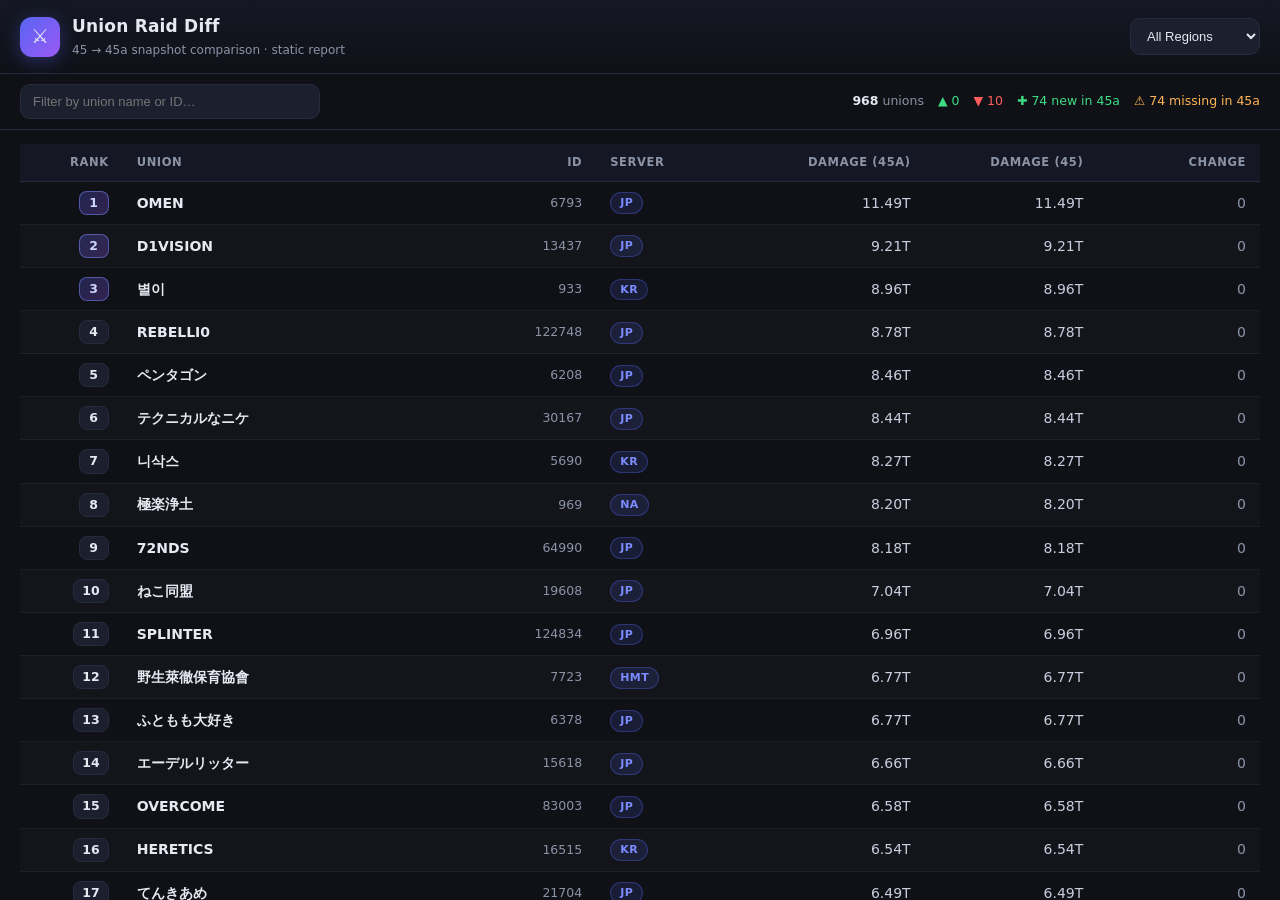
==== index.html @ 0aebbbdd "Add files via upload" ====
<!DOCTYPE html>
<html lang="en">
<head>
<meta charset="UTF-8" />
<title>Union Raid Diff — 45 → 45a</title>
<style>
:root {
  --bg: #0f1117;
  --bg-2: #151824;
  --bg-3: #1b1f2e;
  --border: #262b3d;
  --text: #e6e9f2;
  --muted: #8b93a7;
  --accent: #5865f2;
  --accent-2: #7c8cff;
  --green: #3ddc84;
  --red: #ff5d5d;
  --amber: #ffb454;
}

* { box-sizing: border-box; margin: 0; padding: 0; }

body {
  background: var(--bg);
  color: var(--text);
  font: 14px/1.45 "Segoe UI", system-ui, sans-serif;
  height: 100vh;
  display: flex;
  flex-direction: column;
  overflow: hidden;
}

/* ---------- top bar ---------- */
.topbar {
  display: flex;
  align-items: center;
  justify-content: space-between;
  gap: 16px;
  padding: 14px 20px;
  background: linear-gradient(180deg, var(--bg-2), var(--bg));
  border-bottom: 1px solid var(--border);
  flex-wrap: wrap;
}
.brand { display: flex; align-items: center; gap: 12px; }
.logo {
  width: 40px; height: 40px;
  display: grid; place-items: center;
  font-size: 20px;
  border-radius: 12px;
  background: linear-gradient(135deg, var(--accent), #9b59f6);
  box-shadow: 0 4px 18px rgba(88, 101, 242, 0.35);
}
.brand h1 { font-size: 17px; font-weight: 650; letter-spacing: 0.2px; }
.brand .sub { font-size: 12px; color: var(--muted); }

.controls { display: flex; align-items: center; gap: 10px; flex-wrap: wrap; }

select, input[type="search"] {
  background: var(--bg-3);
  border: 1px solid var(--border);
  color: var(--text);
  border-radius: 10px;
  padding: 9px 12px;
  font-size: 13px;
  outline: none;
  transition: border-color 0.15s, box-shadow 0.15s;
}
select:focus, input:focus {
  border-color: var(--accent);
  box-shadow: 0 0 0 3px rgba(88, 101, 242, 0.18);
}
select { min-width: 130px; cursor: pointer; }

/* ---------- toolbar ---------- */
.toolbar {
  display: flex;
  align-items: center;
  justify-content: space-between;
  gap: 16px;
  padding: 10px 20px;
  border-bottom: 1px solid var(--border);
  background: var(--bg);
}
#searchBox { width: 300px; }
.stats { color: var(--muted); font-size: 12.5px; display: flex; gap: 14px; }
.stats b { color: var(--text); font-weight: 600; }
.stats .up { color: var(--green); }
.stats .down { color: var(--red); }
.stats .miss { color: var(--amber); }
.stats .new { color: var(--green); }

/* ---------- table ---------- */
.table-wrap { flex: 1; overflow: auto; padding: 0 20px 20px; }

table {
  width: 100%;
  border-collapse: separate;
  border-spacing: 0;
  margin-top: 14px;
}
thead th {
  position: sticky;
  top: 0;
  z-index: 2;
  background: var(--bg-2);
  color: var(--muted);
  font-size: 11.5px;
  font-weight: 600;
  text-transform: uppercase;
  letter-spacing: 0.6px;
  text-align: left;
  padding: 10px 14px;
  border-bottom: 1px solid var(--border);
  cursor: pointer;
  user-select: none;
}
thead th.num { text-align: right; }
thead th:hover { color: var(--text); }
thead th.sorted-asc::after { content: " ▲"; color: var(--accent-2); }
thead th.sorted-desc::after { content: " ▼"; color: var(--accent-2); }

tbody td {
  padding: 9px 14px;
  border-bottom: 1px solid rgba(38, 43, 61, 0.55);
  font-variant-numeric: tabular-nums;
}
tbody td.num { text-align: right; }
tbody tr { transition: background 0.1s; }
tbody tr:hover { background: rgba(88, 101, 242, 0.07); }
tbody tr:nth-child(even) { background: rgba(255, 255, 255, 0.015); }
tbody tr:nth-child(even):hover { background: rgba(88, 101, 242, 0.07); }

.rank-cell {
  display: inline-grid;
  place-items: center;
  min-width: 30px;
  padding: 2px 8px;
  border-radius: 8px;
  background: var(--bg-3);
  border: 1px solid var(--border);
  font-weight: 600;
  font-size: 12.5px;
}
tr:nth-child(-n+3) .rank-cell {
  background: linear-gradient(135deg, rgba(88,101,242,0.25), rgba(155,89,246,0.25));
  border-color: rgba(124, 140, 255, 0.5);
  color: #cdd4ff;
}

.union-cell { font-weight: 600; }
.id-cell { color: var(--muted); font-size: 12.5px; }

.server-tag {
  display: inline-block;
  padding: 2px 9px;
  border-radius: 999px;
  font-size: 11px;
  font-weight: 700;
  letter-spacing: 0.5px;
  background: rgba(88, 101, 242, 0.14);
  border: 1px solid rgba(88, 101, 242, 0.35);
  color: var(--accent-2);
}

.dmg { color: #c8cede; }
.dmg-null { color: #4a5065; }

.change-up { color: var(--green); font-weight: 600; }
.change-down { color: var(--red); font-weight: 600; }
.change-zero { color: var(--muted); }
.change-null { color: #4a5065; }

tr.row-added td { background: rgba(255, 180, 84, 0.06); }
tr.row-added .union-cell::after {
  content: "MISSING IN 45a";
  margin-left: 8px;
  padding: 2px 7px;
  border-radius: 6px;
  font-size: 10px;
  font-weight: 700;
  letter-spacing: 0.5px;
  color: #1a1408;
  background: var(--amber);
  vertical-align: middle;
}

tr.row-new .union-cell::after {
  content: "NEW IN 45a";
  margin-left: 8px;
  padding: 2px 7px;
  border-radius: 6px;
  font-size: 10px;
  font-weight: 700;
  letter-spacing: 0.5px;
  color: #06180d;
  background: var(--green);
  vertical-align: middle;
}

.empty {
  text-align: center;
  color: var(--muted);
  padding: 60px 0;
}

/* scrollbars */
::-webkit-scrollbar { width: 10px; height: 10px; }
::-webkit-scrollbar-thumb { background: #2b3147; border-radius: 6px; }
::-webkit-scrollbar-thumb:hover { background: #39415e; }
::-webkit-scrollbar-track { background: transparent; }
</style>
</head>
<body>
  <header class="topbar">
    <div class="brand">
      <div class="logo">⚔</div>
      <div>
        <h1>Union Raid Diff</h1>
        <span class="sub">45 → 45a snapshot comparison · static report</span>
      </div>
    </div>
    <div class="controls">
      <select id="regionSelect" title="Server selector"></select>
    </div>
  </header>

  <div class="toolbar">
    <input id="searchBox" type="search" placeholder="Filter by union name or ID…" />
    <div class="stats" id="stats"></div>
  </div>

  <main class="table-wrap">
    <table id="dataTable">
      <thead>
        <tr>
          <th data-key="rank" class="num">Rank</th>
          <th data-key="name">Union</th>
          <th data-key="id" class="num">ID</th>
          <th data-key="server">Server</th>
          <th data-key="dn" class="num">Damage (45a)</th>
          <th data-key="dof" class="num">Damage (45)</th>
          <th data-key="change" class="num">Change</th>
        </tr>
      </thead>
      <tbody id="tbody"></tbody>
    </table>
    <div id="emptyState" class="empty" hidden>No rows to show.</div>
  </main>

<script>
const DATA = [{"name":"GRIEF","id":908,"server":"GLOBAL","dn":5573696763881,"dof":5573696763881,"change":0,"isNew":false,"added":false,"rank":1,"grank":31},{"name":"SOLACE","id":31043,"server":"GLOBAL","dn":4968132917256,"dof":4968132917256,"change":0,"isNew":false,"added":false,"rank":2,"grank":53},{"name":"NIKKUNNY","id":13395,"server":"GLOBAL","dn":4841473524419,"dof":4994113783720,"change":-152640259301,"isNew":false,"added":false,"rank":3,"grank":66},{"name":"CRESCENT","id":218,"server":"GLOBAL","dn":4569232216785,"dof":4569232216785,"change":0,"isNew":false,"added":false,"rank":4,"grank":81},{"name":"帝國華撃団","id":18742,"server":"GLOBAL","dn":4517292512490,"dof":4517292512490,"change":0,"isNew":false,"added":false,"rank":5,"grank":86},{"name":"ICEFALL","id":19496,"server":"GLOBAL","dn":4007288158206,"dof":4339099070125,"change":-331810911919,"isNew":false,"added":false,"rank":6,"grank":127},{"name":"SUMIRE","id":12181,"server":"GLOBAL","dn":3735397488758,"dof":3735397488758,"change":0,"isNew":false,"added":false,"rank":7,"grank":160},{"name":"SOFTIES","id":4737,"server":"GLOBAL","dn":3694923986247,"dof":3694923986247,"change":0,"isNew":false,"added":false,"rank":8,"grank":168},{"name":"孤独な巡礼","id":575,"server":"GLOBAL","dn":3576649935031,"dof":3576649935031,"change":0,"isNew":false,"added":false,"rank":9,"grank":185},{"name":"DEVOTEES","id":3562,"server":"GLOBAL","dn":3565355182790,"dof":3565355182790,"change":0,"isNew":false,"added":false,"rank":10,"grank":187},{"name":"RACCOON","id":5577,"server":"GLOBAL","dn":3532982869317,"dof":3532982869317,"change":0,"isNew":false,"added":false,"rank":11,"grank":189},{"name":"SHARAKU","id":15446,"server":"GLOBAL","dn":3503659948826,"dof":3503659948826,"change":0,"isNew":false,"added":false,"rank":12,"grank":193},{"name":"NEMO","id":11655,"server":"GLOBAL","dn":3478916877071,"dof":3478916877071,"change":0,"isNew":false,"added":false,"rank":13,"grank":196},{"name":"ぐれん","id":11521,"server":"GLOBAL","dn":3436165956548,"dof":3436165956548,"change":0,"isNew":false,"added":false,"rank":14,"grank":206},{"name":"BDRAGON","id":5775,"server":"GLOBAL","dn":3414582024550,"dof":3414582024550,"change":0,"isNew":false,"added":false,"rank":15,"grank":209},{"name":"FATE","id":155,"server":"GLOBAL","dn":3390935204220,"dof":3390935204220,"change":0,"isNew":false,"added":false,"rank":16,"grank":211},{"name":"FOXDEN","id":4971,"server":"GLOBAL","dn":3387231318688,"dof":3387231318688,"change":0,"isNew":false,"added":false,"rank":17,"grank":213},{"name":"胜利女神","id":228,"server":"GLOBAL","dn":3325715234972,"dof":3325715234972,"change":0,"isNew":false,"added":false,"rank":18,"grank":220},{"name":"OVERALMA","id":37937,"server":"GLOBAL","dn":3244574762768,"dof":3244574762768,"change":0,"isNew":false,"added":false,"rank":19,"grank":235},{"name":"ムETERNUS","id":127,"server":"GLOBAL","dn":3227066624677,"dof":3313462863495,"change":-86396238818,"isNew":false,"added":false,"rank":20,"grank":239},{"name":"AVARICE","id":3845,"server":"GLOBAL","dn":3210972433600,"dof":3210972433600,"change":0,"isNew":false,"added":false,"rank":21,"grank":242},{"name":"노아의방주","id":739,"server":"GLOBAL","dn":3099197595515,"dof":3099197595515,"change":0,"isNew":false,"added":false,"rank":22,"grank":265},{"name":"播種叔叔","id":5856,"server":"GLOBAL","dn":3080362156164,"dof":3080362156164,"change":0,"isNew":false,"added":false,"rank":23,"grank":270},{"name":"TRIUM","id":1879,"server":"GLOBAL","dn":3065815866190,"dof":3065815866190,"change":0,"isNew":false,"added":false,"rank":24,"grank":278},{"name":"指揮官好社","id":2800,"server":"GLOBAL","dn":3008235046003,"dof":3008235046003,"change":0,"isNew":false,"added":false,"rank":25,"grank":300},{"name":"CROSS7TH","id":9194,"server":"GLOBAL","dn":3001925952336,"dof":3001925952336,"change":0,"isNew":false,"added":false,"rank":26,"grank":305},{"name":"PANTSUUU","id":21859,"server":"GLOBAL","dn":3000027645595,"dof":3000027645595,"change":0,"isNew":false,"added":false,"rank":27,"grank":307},{"name":"水雷火叛军","id":42605,"server":"GLOBAL","dn":2971541670197,"dof":2971541670197,"change":0,"isNew":false,"added":false,"rank":28,"grank":315},{"name":"FTGUILD","id":17505,"server":"GLOBAL","dn":2963733610820,"dof":2963733610820,"change":0,"isNew":false,"added":false,"rank":29,"grank":317},{"name":"ARCALIVE","id":69,"server":"GLOBAL","dn":2950052088435,"dof":2950052088435,"change":0,"isNew":false,"added":false,"rank":30,"grank":319},{"name":"NIKG","id":4893,"server":"GLOBAL","dn":2904990674895,"dof":2904990674895,"change":0,"isNew":false,"added":false,"rank":31,"grank":334},{"name":"밀크티","id":6052,"server":"GLOBAL","dn":2900326282828,"dof":2900326282828,"change":0,"isNew":false,"added":false,"rank":32,"grank":335},{"name":"VOIDNESS","id":2871,"server":"GLOBAL","dn":2861645803880,"dof":2861645803880,"change":0,"isNew":false,"added":false,"rank":33,"grank":340},{"name":"菲比啾比","id":9089,"server":"GLOBAL","dn":2858129586404,"dof":3090233637319,"change":-232104050915,"isNew":false,"added":false,"rank":34,"grank":341},{"name":"SALVARC","id":1431,"server":"GLOBAL","dn":2820658957705,"dof":2820658957705,"change":0,"isNew":false,"added":false,"rank":35,"grank":354},{"name":"WAIFLAIF","id":9838,"server":"GLOBAL","dn":2790992811017,"dof":2790992811017,"change":0,"isNew":false,"added":false,"rank":36,"grank":362},{"name":"PINGED","id":49881,"server":"GLOBAL","dn":2784094274767,"dof":2784094274767,"change":0,"isNew":false,"added":false,"rank":37,"grank":366},{"name":"YUKIKAZE","id":13433,"server":"GLOBAL","dn":2781170255048,"dof":2781170255048,"change":0,"isNew":false,"added":false,"rank":38,"grank":368},{"name":"MALIWAN","id":17520,"server":"GLOBAL","dn":2776116671095,"dof":2776116671095,"change":0,"isNew":false,"added":false,"rank":39,"grank":371},{"name":"아카라이브","id":11903,"server":"GLOBAL","dn":2767804466734,"dof":2767804466734,"change":0,"isNew":false,"added":false,"rank":40,"grank":375},{"name":"KUNNYHUB","id":29940,"server":"GLOBAL","dn":2662467829578,"dof":2662467829578,"change":0,"isNew":false,"added":false,"rank":41,"grank":394},{"name":"BOOTYMEN","id":6509,"server":"GLOBAL","dn":2654826876449,"dof":2654826876449,"change":0,"isNew":false,"added":false,"rank":42,"grank":395},{"name":"B1NIKKE","id":5198,"server":"GLOBAL","dn":2592340899860,"dof":2592340899860,"change":0,"isNew":false,"added":false,"rank":43,"grank":403},{"name":"無名","id":8827,"server":"GLOBAL","dn":2544581599938,"dof":2544581599938,"change":0,"isNew":false,"added":false,"rank":44,"grank":408},{"name":"涩涩冲锋队","id":11019,"server":"GLOBAL","dn":2543977939312,"dof":2543977939312,"change":0,"isNew":false,"added":false,"rank":45,"grank":409},{"name":"SYUKACHU","id":29302,"server":"GLOBAL","dn":2513118718672,"dof":2513118718672,"change":0,"isNew":false,"added":false,"rank":46,"grank":413},{"name":"CULTISTS","id":6145,"server":"GLOBAL","dn":2501498258221,"dof":2501498258221,"change":0,"isNew":false,"added":false,"rank":47,"grank":415},{"name":"BERSERKV","id":21039,"server":"GLOBAL","dn":2468028135274,"dof":2468028135274,"change":0,"isNew":false,"added":false,"rank":48,"grank":419},{"name":"RIONA","id":7204,"server":"GLOBAL","dn":2467241797382,"dof":2467241797382,"change":0,"isNew":false,"added":false,"rank":49,"grank":420},{"name":"反击小队","id":32037,"server":"GLOBAL","dn":2452231457740,"dof":2452231457740,"change":0,"isNew":false,"added":false,"rank":50,"grank":425},{"name":"맘마통","id":27915,"server":"GLOBAL","dn":2450148120147,"dof":2450148120147,"change":0,"isNew":false,"added":false,"rank":51,"grank":426},{"name":"GENEVIS","id":15554,"server":"GLOBAL","dn":2447880391603,"dof":2447880391603,"change":0,"isNew":false,"added":false,"rank":52,"grank":427},{"name":"NYTCORE","id":39995,"server":"GLOBAL","dn":2436754216321,"dof":2436754216321,"change":0,"isNew":false,"added":false,"rank":53,"grank":428},{"name":"INAZUMA","id":2480,"server":"GLOBAL","dn":2436566079371,"dof":2436566079371,"change":0,"isNew":false,"added":false,"rank":54,"grank":429},{"name":"TEMPEST","id":1,"server":"GLOBAL","dn":2435432184931,"dof":2435432184931,"change":0,"isNew":false,"added":false,"rank":55,"grank":430},{"name":"继承者部队","id":26287,"server":"GLOBAL","dn":2434787511438,"dof":2434787511438,"change":0,"isNew":false,"added":false,"rank":56,"grank":431},{"name":"MYRTENAS","id":18438,"server":"GLOBAL","dn":2427116299595,"dof":2427116299595,"change":0,"isNew":false,"added":false,"rank":57,"grank":435},{"name":"冈板鸣泣之时","id":182,"server":"GLOBAL","dn":2416743817015,"dof":2416743817015,"change":0,"isNew":false,"added":false,"rank":58,"grank":436},{"name":"ATLA5","id":41970,"server":"GLOBAL","dn":2399399651767,"dof":2399399651767,"change":0,"isNew":false,"added":false,"rank":59,"grank":441},{"name":"CALIG","id":1271,"server":"GLOBAL","dn":2379280766842,"dof":2379280766842,"change":0,"isNew":false,"added":false,"rank":60,"grank":444},{"name":"DESIRED","id":4770,"server":"GLOBAL","dn":2376906270683,"dof":2376906270683,"change":0,"isNew":false,"added":false,"rank":61,"grank":445},{"name":"MOEGIRI","id":37746,"server":"GLOBAL","dn":2347778730986,"dof":2347778730986,"change":0,"isNew":false,"added":false,"rank":62,"grank":453},{"name":"D4YBREAK","id":56479,"server":"GLOBAL","dn":2321443665185,"dof":2321443665185,"change":0,"isNew":false,"added":false,"rank":63,"grank":454},{"name":"FENIXIUS","id":43455,"server":"GLOBAL","dn":2268108975679,"dof":2268108975679,"change":0,"isNew":false,"added":false,"rank":64,"grank":467},{"name":"SELENA","id":12640,"server":"GLOBAL","dn":2240444791807,"dof":2240444791807,"change":0,"isNew":false,"added":false,"rank":65,"grank":472},{"name":"HELL","id":535,"server":"GLOBAL","dn":2224183500765,"dof":2224183500765,"change":0,"isNew":false,"added":false,"rank":66,"grank":477},{"name":"轻风联盟","id":34576,"server":"GLOBAL","dn":2193012452404,"dof":2193012452404,"change":0,"isNew":false,"added":false,"rank":67,"grank":482},{"name":"休伯利安","id":958,"server":"GLOBAL","dn":2179092261816,"dof":2179092261816,"change":0,"isNew":false,"added":false,"rank":68,"grank":488},{"name":"BULLETS","id":9038,"server":"GLOBAL","dn":2178426674214,"dof":2178426674214,"change":0,"isNew":false,"added":false,"rank":69,"grank":489},{"name":"ARCHADIA","id":54227,"server":"GLOBAL","dn":2165786637238,"dof":2165786637238,"change":0,"isNew":false,"added":false,"rank":70,"grank":491},{"name":"불반도헬조선","id":1575,"server":"GLOBAL","dn":2137100228897,"dof":2137100228897,"change":0,"isNew":false,"added":false,"rank":71,"grank":500},{"name":"勾栏听曲","id":55243,"server":"GLOBAL","dn":2117090492375,"dof":2117090492375,"change":0,"isNew":false,"added":false,"rank":72,"grank":503},{"name":"SHIKICUM","id":11330,"server":"GLOBAL","dn":2111559131980,"dof":2111559131980,"change":0,"isNew":false,"added":false,"rank":73,"grank":505},{"name":"早上起不来","id":1068,"server":"GLOBAL","dn":2105141525790,"dof":2105141525790,"change":0,"isNew":false,"added":false,"rank":74,"grank":507},{"name":"RABBIT","id":11863,"server":"GLOBAL","dn":2088581945900,"dof":2088581945900,"change":0,"isNew":false,"added":false,"rank":75,"grank":508},{"name":"ACEABYSS","id":2926,"server":"GLOBAL","dn":2079893046411,"dof":2079893046411,"change":0,"isNew":false,"added":false,"rank":76,"grank":510},{"name":"极彩社","id":6193,"server":"GLOBAL","dn":2078673929468,"dof":2078673929468,"change":0,"isNew":false,"added":false,"rank":77,"grank":511},{"name":"艾泽拉斯国家地理","id":3764,"server":"GLOBAL","dn":2059017405455,"dof":2059017405455,"change":0,"isNew":false,"added":false,"rank":78,"grank":514},{"name":"PANTSUU","id":49,"server":"GLOBAL","dn":2054574158439,"dof":2054574158439,"change":0,"isNew":false,"added":false,"rank":79,"grank":515},{"name":"女神日記","id":3443,"server":"GLOBAL","dn":2035627226873,"dof":2035627226873,"change":0,"isNew":false,"added":false,"rank":80,"grank":520},{"name":"GO0NERS","id":55653,"server":"GLOBAL","dn":1977235154972,"dof":1977235154972,"change":0,"isNew":false,"added":false,"rank":81,"grank":529},{"name":"한국","id":345,"server":"GLOBAL","dn":1960391467694,"dof":1960391467694,"change":0,"isNew":false,"added":false,"rank":82,"grank":531},{"name":"TKO","id":12562,"server":"GLOBAL","dn":1957362462094,"dof":1957362462094,"change":0,"isNew":false,"added":false,"rank":83,"grank":532},{"name":"MASAMUNE","id":27107,"server":"GLOBAL","dn":1939175948944,"dof":1939175948944,"change":0,"isNew":false,"added":false,"rank":84,"grank":537},{"name":"SYNERGY","id":2421,"server":"GLOBAL","dn":1908419799410,"dof":1908419799410,"change":0,"isNew":false,"added":false,"rank":85,"grank":543},{"name":"FATEZERO","id":22683,"server":"GLOBAL","dn":1902742038162,"dof":1902742038162,"change":0,"isNew":false,"added":false,"rank":86,"grank":548},{"name":"ASSETMEN","id":17711,"server":"GLOBAL","dn":1890875795252,"dof":1890875795252,"change":0,"isNew":false,"added":false,"rank":87,"grank":551},{"name":"VNGUNNER","id":13941,"server":"GLOBAL","dn":1876789276979,"dof":1876789276979,"change":0,"isNew":false,"added":false,"rank":88,"grank":555},{"name":"妮姬护理学会","id":16157,"server":"GLOBAL","dn":1862752426070,"dof":1862752426070,"change":0,"isNew":false,"added":false,"rank":89,"grank":559},{"name":"KIHETAI","id":26782,"server":"GLOBAL","dn":1856571746835,"dof":1856571746835,"change":0,"isNew":false,"added":false,"rank":90,"grank":562},{"name":"OASIS","id":353,"server":"GLOBAL","dn":1856220084079,"dof":1856220084079,"change":0,"isNew":false,"added":false,"rank":91,"grank":563},{"name":"ERASED","id":2516,"server":"GLOBAL","dn":1846033442240,"dof":1846033442240,"change":0,"isNew":false,"added":false,"rank":92,"grank":565},{"name":"STARTEND","id":1106,"server":"GLOBAL","dn":1837095372815,"dof":1837095372815,"change":0,"isNew":false,"added":false,"rank":93,"grank":567},{"name":"승리의여신","id":8513,"server":"GLOBAL","dn":1806126870683,"dof":1806126870683,"change":0,"isNew":false,"added":false,"rank":94,"grank":578},{"name":"FOXHOLE","id":6636,"server":"GLOBAL","dn":1802669091401,"dof":1802669091401,"change":0,"isNew":false,"added":false,"rank":95,"grank":579},{"name":"BLENDER","id":1264,"server":"GLOBAL","dn":1789246007140,"dof":1789246007140,"change":0,"isNew":false,"added":false,"rank":96,"grank":583},{"name":"BIOLEEK","id":35010,"server":"GLOBAL","dn":1741673422211,"dof":1741673422211,"change":0,"isNew":false,"added":false,"rank":97,"grank":592},{"name":"한국지부","id":16675,"server":"GLOBAL","dn":1733831178367,"dof":1733831178367,"change":0,"isNew":false,"added":false,"rank":98,"grank":595},{"name":"ANIKKE","id":18073,"server":"GLOBAL","dn":1718430679063,"dof":1718430679063,"change":0,"isNew":false,"added":false,"rank":99,"grank":597},{"name":"粉红小鸟转转联盟","id":7472,"server":"GLOBAL","dn":1690572087247,"dof":1690572087247,"change":0,"isNew":false,"added":false,"rank":100,"grank":601},{"name":"OUTZONE","id":4898,"server":"GLOBAL","dn":1669805981242,"dof":1669805981242,"change":0,"isNew":false,"added":false,"rank":101,"grank":607},{"name":"AWC0RP","id":120,"server":"GLOBAL","dn":1645712107579,"dof":1645712107579,"change":0,"isNew":false,"added":false,"rank":102,"grank":608},{"name":"SERENITY","id":23,"server":"GLOBAL","dn":1613243359207,"dof":1613243359207,"change":0,"isNew":false,"added":false,"rank":103,"grank":619},{"name":"DORORATS","id":39711,"server":"GLOBAL","dn":1531765273092,"dof":1531765273092,"change":0,"isNew":false,"added":false,"rank":104,"grank":631},{"name":"TANUUKI","id":47554,"server":"GLOBAL","dn":1523297896164,"dof":1523297896164,"change":0,"isNew":false,"added":false,"rank":105,"grank":633},{"name":"INFYFRI","id":8587,"server":"GLOBAL","dn":1522649646365,"dof":1522649646365,"change":0,"isNew":false,"added":false,"rank":106,"grank":635},{"name":"アバンギャルド","id":7634,"server":"GLOBAL","dn":1486831289830,"dof":1486831289830,"change":0,"isNew":false,"added":false,"rank":107,"grank":643},{"name":"EXOTIC","id":6308,"server":"GLOBAL","dn":1472490369530,"dof":1472490369530,"change":0,"isNew":false,"added":false,"rank":108,"grank":648},{"name":"原神","id":213,"server":"GLOBAL","dn":1446241493860,"dof":1446241493860,"change":0,"isNew":false,"added":false,"rank":109,"grank":655},{"name":"CLUB777","id":34169,"server":"GLOBAL","dn":1435782477168,"dof":1435782477168,"change":0,"isNew":false,"added":false,"rank":110,"grank":657},{"name":"仲夏夜淫夢","id":3401,"server":"GLOBAL","dn":1428204731182,"dof":1428204731182,"change":0,"isNew":false,"added":false,"rank":111,"grank":659},{"name":"チャガーマ","id":14345,"server":"GLOBAL","dn":1427449025556,"dof":1427449025556,"change":0,"isNew":false,"added":false,"rank":112,"grank":660},{"name":"NOOBBR","id":35038,"server":"GLOBAL","dn":1426941455120,"dof":1426941455120,"change":0,"isNew":false,"added":false,"rank":113,"grank":661},{"name":"小米雷军","id":4416,"server":"GLOBAL","dn":1426240029956,"dof":1426240029956,"change":0,"isNew":false,"added":false,"rank":114,"grank":662},{"name":"대한","id":3157,"server":"GLOBAL","dn":1421627603138,"dof":1421627603138,"change":0,"isNew":false,"added":false,"rank":115,"grank":664},{"name":"不存在的战区86","id":1071,"server":"GLOBAL","dn":1416025532777,"dof":1416025532777,"change":0,"isNew":false,"added":false,"rank":116,"grank":667},{"name":"PREFECT","id":6554,"server":"GLOBAL","dn":1388333409802,"dof":1388333409802,"change":0,"isNew":false,"added":false,"rank":117,"grank":677},{"name":"天台上的貓月","id":1818,"server":"GLOBAL","dn":1387882841290,"dof":1387882841290,"change":0,"isNew":false,"added":false,"rank":118,"grank":678},{"name":"SOLARIS","id":1786,"server":"GLOBAL","dn":1387679717884,"dof":1387679717884,"change":0,"isNew":false,"added":false,"rank":119,"grank":679},{"name":"格里芬安全承包商","id":1614,"server":"GLOBAL","dn":1387250856312,"dof":1387250856312,"change":0,"isNew":false,"added":false,"rank":120,"grank":680},{"name":"DEVOTITS","id":43148,"server":"GLOBAL","dn":1382197666586,"dof":1382197666586,"change":0,"isNew":false,"added":false,"rank":121,"grank":681},{"name":"VGNIKKE3","id":9547,"server":"GLOBAL","dn":1380026200446,"dof":1380026200446,"change":0,"isNew":false,"added":false,"rank":122,"grank":682},{"name":"手作り親子丼","id":8444,"server":"GLOBAL","dn":1374240690545,"dof":1374240690545,"change":0,"isNew":false,"added":false,"rank":123,"grank":684},{"name":"秦楼楚馆","id":57216,"server":"GLOBAL","dn":1372322314336,"dof":1372322314336,"change":0,"isNew":false,"added":false,"rank":124,"grank":685},{"name":"DAHL","id":33221,"server":"GLOBAL","dn":1358602231846,"dof":1358602231846,"change":0,"isNew":false,"added":false,"rank":125,"grank":687},{"name":"OPPAIDES","id":7211,"server":"GLOBAL","dn":1357227092367,"dof":1357227092367,"change":0,"isNew":false,"added":false,"rank":126,"grank":688},{"name":"SYZYGY","id":53550,"server":"GLOBAL","dn":1354911051524,"dof":1354911051524,"change":0,"isNew":false,"added":false,"rank":127,"grank":689},{"name":"DEADLIFT","id":7583,"server":"GLOBAL","dn":1339486098646,"dof":1339486098646,"change":0,"isNew":false,"added":false,"rank":128,"grank":697},{"name":"ONE","id":638,"server":"GLOBAL","dn":1336736348024,"dof":1336736348024,"change":0,"isNew":false,"added":false,"rank":129,"grank":699},{"name":"灌注永雏塔菲喵","id":5342,"server":"GLOBAL","dn":1333373625483,"dof":null,"change":null,"isNew":true,"added":false,"rank":130,"grank":702},{"name":"伽蓝之洞","id":6647,"server":"GLOBAL","dn":1332175030849,"dof":null,"change":null,"isNew":true,"added":false,"rank":131,"grank":703},{"name":"RUIMPS","id":2483,"server":"GLOBAL","dn":1321764608526,"dof":null,"change":null,"isNew":true,"added":false,"rank":132,"grank":704},{"name":"ENTHRALL","id":10411,"server":"GLOBAL","dn":1311590996665,"dof":null,"change":null,"isNew":true,"added":false,"rank":133,"grank":707},{"name":"奶子联盟","id":4919,"server":"GLOBAL","dn":1302105033586,"dof":null,"change":null,"isNew":true,"added":false,"rank":134,"grank":711},{"name":"EROLIVE","id":13426,"server":"GLOBAL","dn":1298703514560,"dof":null,"change":null,"isNew":true,"added":false,"rank":135,"grank":712},{"name":"FMJAPAN","id":12304,"server":"GLOBAL","dn":1292028796239,"dof":null,"change":null,"isNew":true,"added":false,"rank":136,"grank":714},{"name":"樱花庄","id":6013,"server":"GLOBAL","dn":1289178655938,"dof":null,"change":null,"isNew":true,"added":false,"rank":137,"grank":716},{"name":"DORONS","id":2391,"server":"GLOBAL","dn":1258957097902,"dof":null,"change":null,"isNew":true,"added":false,"rank":138,"grank":722},{"name":"ONSIGHT","id":16273,"server":"GLOBAL","dn":1243106856461,"dof":null,"change":null,"isNew":true,"added":false,"rank":139,"grank":725},{"name":"AQUATIC","id":2414,"server":"GLOBAL","dn":1242718340134,"dof":null,"change":null,"isNew":true,"added":false,"rank":140,"grank":727},{"name":"KANCOLLE","id":4547,"server":"GLOBAL","dn":1238667596895,"dof":null,"change":null,"isNew":true,"added":false,"rank":141,"grank":728},{"name":"된장통","id":47567,"server":"GLOBAL","dn":1233976573391,"dof":null,"change":null,"isNew":true,"added":false,"rank":142,"grank":730},{"name":"月村手毬后援会","id":36808,"server":"GLOBAL","dn":1227216321937,"dof":null,"change":null,"isNew":true,"added":false,"rank":143,"grank":731},{"name":"LUST","id":2712,"server":"GLOBAL","dn":1203744450913,"dof":null,"change":null,"isNew":true,"added":false,"rank":144,"grank":737},{"name":"紫耀之都教会","id":32131,"server":"GLOBAL","dn":1199418091515,"dof":null,"change":null,"isNew":true,"added":false,"rank":145,"grank":738},{"name":"JETLAG","id":22502,"server":"GLOBAL","dn":1194873407840,"dof":null,"change":null,"isNew":true,"added":false,"rank":146,"grank":740},{"name":"WANGERS","id":33386,"server":"GLOBAL","dn":1194568916853,"dof":null,"change":null,"isNew":true,"added":false,"rank":147,"grank":742},{"name":"SRAKEN","id":1141,"server":"GLOBAL","dn":1191337949220,"dof":null,"change":null,"isNew":true,"added":false,"rank":148,"grank":744},{"name":"SOMNOIRE","id":31651,"server":"GLOBAL","dn":1168333580218,"dof":null,"change":null,"isNew":true,"added":false,"rank":149,"grank":751},{"name":"MIDNIGHT","id":1663,"server":"GLOBAL","dn":null,"dof":6557195745328,"change":null,"isNew":false,"added":true,"grank":null},{"name":"WARCRAFT","id":11158,"server":"GLOBAL","dn":null,"dof":5979458992288,"change":null,"isNew":false,"added":true,"grank":null},{"name":"VOID","id":178,"server":"GLOBAL","dn":null,"dof":5169805936504,"change":null,"isNew":false,"added":true,"grank":null},{"name":"格里芬","id":931,"server":"GLOBAL","dn":null,"dof":4929116670821,"change":null,"isNew":false,"added":true,"grank":null},{"name":"噩梦之巅","id":477,"server":"GLOBAL","dn":null,"dof":4550918064669,"change":null,"isNew":false,"added":true,"grank":null},{"name":"AVOID","id":25471,"server":"GLOBAL","dn":null,"dof":3946613584022,"change":null,"isNew":false,"added":true,"grank":null},{"name":"绒布球工厂","id":28730,"server":"GLOBAL","dn":null,"dof":3646262863587,"change":null,"isNew":false,"added":true,"grank":null},{"name":"86妮姬夺还部队","id":289,"server":"GLOBAL","dn":null,"dof":3529784765203,"change":null,"isNew":false,"added":true,"grank":null},{"name":"蓝发女主太多啦","id":85,"server":"GLOBAL","dn":null,"dof":3501649676271,"change":null,"isNew":false,"added":true,"grank":null},{"name":"清晰的边界","id":23439,"server":"GLOBAL","dn":null,"dof":3466223350147,"change":null,"isNew":false,"added":true,"grank":null},{"name":"GO0BERS","id":3681,"server":"GLOBAL","dn":null,"dof":3429772270565,"change":null,"isNew":false,"added":true,"grank":null},{"name":"DYNASTY","id":4241,"server":"GLOBAL","dn":null,"dof":3387022477520,"change":null,"isNew":false,"added":true,"grank":null},{"name":"灰姑娘的后宫团","id":7110,"server":"GLOBAL","dn":null,"dof":3030759398879,"change":null,"isNew":false,"added":true,"grank":null},{"name":"SEGGSLES","id":4140,"server":"GLOBAL","dn":null,"dof":3012336270751,"change":null,"isNew":false,"added":true,"grank":null},{"name":"幻想乡の红魔馆","id":48740,"server":"GLOBAL","dn":null,"dof":2930406075576,"change":null,"isNew":false,"added":true,"grank":null},{"name":"东方红魔馆","id":785,"server":"GLOBAL","dn":null,"dof":2920162623397,"change":null,"isNew":false,"added":true,"grank":null},{"name":"玛丽安的指挥官们","id":2749,"server":"GLOBAL","dn":null,"dof":2909466033164,"change":null,"isNew":false,"added":true,"grank":null},{"name":"方舟第11步兵师","id":1513,"server":"GLOBAL","dn":null,"dof":2873061980220,"change":null,"isNew":false,"added":true,"grank":null},{"name":"花無十日紅","id":35051,"server":"GLOBAL","dn":null,"dof":2798488934357,"change":null,"isNew":false,"added":true,"grank":null},{"name":"万里起云烟","id":98,"server":"GLOBAL","dn":null,"dof":2692185698339,"change":null,"isNew":false,"added":true,"grank":null},{"name":"野生萊徹保育協會","id":7723,"server":"HMT","dn":6774510885740,"dof":6774510885740,"change":0,"isNew":false,"added":false,"rank":1,"grank":12},{"name":"貓窩","id":11,"server":"HMT","dn":4879437198528,"dof":5308266569831,"change":-428829371303,"isNew":false,"added":false,"rank":2,"grank":60},{"name":"LECO兔","id":1558,"server":"HMT","dn":4845895736133,"dof":4845895736133,"change":0,"isNew":false,"added":false,"rank":3,"grank":65},{"name":"搾精病棟","id":4473,"server":"HMT","dn":4562436456031,"dof":4562436456031,"change":0,"isNew":false,"added":false,"rank":4,"grank":82},{"name":"重課之下沒有憐憫","id":854,"server":"HMT","dn":4543653994573,"dof":4543653994573,"change":0,"isNew":false,"added":false,"rank":5,"grank":84},{"name":"天星","id":35,"server":"HMT","dn":4313438220004,"dof":4313438220004,"change":0,"isNew":false,"added":false,"rank":6,"grank":99},{"name":"地面首家伊甸賭場","id":2224,"server":"HMT","dn":4054566203041,"dof":4054566203041,"change":0,"isNew":false,"added":false,"rank":7,"grank":124},{"name":"花鳥風月","id":6783,"server":"HMT","dn":4036687562622,"dof":4220071846487,"change":-183384283865,"isNew":false,"added":false,"rank":8,"grank":126},{"name":"巭孬嫑夯尻","id":2236,"server":"HMT","dn":3916173794896,"dof":3916173794896,"change":0,"isNew":false,"added":false,"rank":9,"grank":140},{"name":"区块链投资中心","id":6408,"server":"HMT","dn":3874721813835,"dof":3874721813835,"change":0,"isNew":false,"added":false,"rank":10,"grank":143},{"name":"星詠亭・月下櫻","id":3097,"server":"HMT","dn":3788367051180,"dof":3788367051180,"change":0,"isNew":false,"added":false,"rank":11,"grank":154},{"name":"脫非入歐辦事處","id":3932,"server":"HMT","dn":3693654137249,"dof":3693654137249,"change":0,"isNew":false,"added":false,"rank":12,"grank":169},{"name":"鯊鯊同好會","id":932,"server":"HMT","dn":3574334937863,"dof":3574334937863,"change":0,"isNew":false,"added":false,"rank":13,"grank":186},{"name":"LECOLICO","id":2492,"server":"HMT","dn":3423056765404,"dof":3423056765404,"change":0,"isNew":false,"added":false,"rank":14,"grank":207},{"name":"美臀集團","id":1499,"server":"HMT","dn":3416516491292,"dof":3416516491292,"change":0,"isNew":false,"added":false,"rank":15,"grank":208},{"name":"要愛愛聯盟","id":1681,"server":"HMT","dn":3354425769706,"dof":3354425769706,"change":0,"isNew":false,"added":false,"rank":16,"grank":217},{"name":"睡覺就會變強","id":5191,"server":"HMT","dn":3285912431045,"dof":3285912431045,"change":0,"isNew":false,"added":false,"rank":17,"grank":228},{"name":"清波寨・翠茗神社","id":3266,"server":"HMT","dn":3176290287373,"dof":3176290287373,"change":0,"isNew":false,"added":false,"rank":18,"grank":248},{"name":"閒魚聯盟","id":148,"server":"HMT","dn":3113995641448,"dof":3113995641448,"change":0,"isNew":false,"added":false,"rank":19,"grank":260},{"name":"COA","id":5631,"server":"HMT","dn":3105124699588,"dof":3105124699588,"change":0,"isNew":false,"added":false,"rank":20,"grank":262},{"name":"貓花雪月","id":1654,"server":"HMT","dn":3096904054241,"dof":3096904054241,"change":0,"isNew":false,"added":false,"rank":21,"grank":267},{"name":"魅魔之契","id":5235,"server":"HMT","dn":3096380917472,"dof":3096380917472,"change":0,"isNew":false,"added":false,"rank":22,"grank":268},{"name":"星空馆","id":239,"server":"HMT","dn":3069941678749,"dof":3069941678749,"change":0,"isNew":false,"added":false,"rank":23,"grank":273},{"name":"人類補完計劃","id":669,"server":"HMT","dn":3048618056170,"dof":3048618056170,"change":0,"isNew":false,"added":false,"rank":24,"grank":284},{"name":"旋律","id":1733,"server":"HMT","dn":3041063136354,"dof":3041063136354,"change":0,"isNew":false,"added":false,"rank":25,"grank":286},{"name":"電光幻影","id":9469,"server":"HMT","dn":3024229438430,"dof":3024229438430,"change":0,"isNew":false,"added":false,"rank":26,"grank":293},{"name":"妮是V專屬姬騎士","id":5500,"server":"HMT","dn":3018173551152,"dof":3018173551152,"change":0,"isNew":false,"added":false,"rank":27,"grank":295},{"name":"美麗屁屁","id":2332,"server":"HMT","dn":2975875612222,"dof":2975875612222,"change":0,"isNew":false,"added":false,"rank":28,"grank":314},{"name":"柯苡柔道社嗎","id":2618,"server":"HMT","dn":2953453879394,"dof":2953453879394,"change":0,"isNew":false,"added":false,"rank":29,"grank":318},{"name":"雪月花","id":609,"server":"HMT","dn":2905102543294,"dof":2905102543294,"change":0,"isNew":false,"added":false,"rank":30,"grank":333},{"name":"再努力就行","id":1480,"server":"HMT","dn":2884458174450,"dof":2884458174450,"change":0,"isNew":false,"added":false,"rank":31,"grank":336},{"name":"風花雪月","id":381,"server":"HMT","dn":2848187057400,"dof":2848187057400,"change":0,"isNew":false,"added":false,"rank":32,"grank":345},{"name":"ALBEMUTH","id":8758,"server":"HMT","dn":2816722247459,"dof":2816722247459,"change":0,"isNew":false,"added":false,"rank":33,"grank":355},{"name":"不存在的異聞帶","id":3389,"server":"HMT","dn":2797017902695,"dof":2797017902695,"change":0,"isNew":false,"added":false,"rank":34,"grank":359},{"name":"胸平天下乳巨人心","id":1642,"server":"HMT","dn":2792321473100,"dof":2792321473100,"change":0,"isNew":false,"added":false,"rank":35,"grank":361},{"name":"LIHKG","id":243,"server":"HMT","dn":2778500296074,"dof":2778500296074,"change":0,"isNew":false,"added":false,"rank":36,"grank":369},{"name":"PILGRIM","id":1565,"server":"HMT","dn":2738606080802,"dof":2738606080802,"change":0,"isNew":false,"added":false,"rank":37,"grank":381},{"name":"星詠み觀星所","id":5010,"server":"HMT","dn":2738213042790,"dof":2738213042790,"change":0,"isNew":false,"added":false,"rank":38,"grank":382},{"name":"桃子研究射","id":236,"server":"HMT","dn":2721307635631,"dof":2721307635631,"change":0,"isNew":false,"added":false,"rank":39,"grank":386},{"name":"方舟油呷","id":1960,"server":"HMT","dn":2702663633767,"dof":2702663633767,"change":0,"isNew":false,"added":false,"rank":40,"grank":389},{"name":"ZOOZOO","id":2732,"server":"HMT","dn":2686265429261,"dof":2686265429261,"change":0,"isNew":false,"added":false,"rank":41,"grank":390},{"name":"东云早茶铺","id":8888,"server":"HMT","dn":2610131138358,"dof":2610131138358,"change":0,"isNew":false,"added":false,"rank":42,"grank":401},{"name":"鐵心滅絕者","id":1515,"server":"HMT","dn":2597065475794,"dof":2597065475794,"change":0,"isNew":false,"added":false,"rank":43,"grank":402},{"name":"貓の窩","id":99,"server":"HMT","dn":2545866754959,"dof":2545866754959,"change":0,"isNew":false,"added":false,"rank":44,"grank":407},{"name":"紫花闇月","id":154,"server":"HMT","dn":2510242693935,"dof":2510242693935,"change":0,"isNew":false,"added":false,"rank":45,"grank":414},{"name":"社畜聚集地","id":1887,"server":"HMT","dn":2483154840207,"dof":2483154840207,"change":0,"isNew":false,"added":false,"rank":46,"grank":417},{"name":"COCACOLA","id":309,"server":"HMT","dn":2399939703349,"dof":2399939703349,"change":0,"isNew":false,"added":false,"rank":47,"grank":440},{"name":"貓窩三代","id":1054,"server":"HMT","dn":2296090477316,"dof":2296090477316,"change":0,"isNew":false,"added":false,"rank":48,"grank":457},{"name":"榮耀","id":795,"server":"HMT","dn":2295026220727,"dof":2295026220727,"change":0,"isNew":false,"added":false,"rank":49,"grank":458},{"name":"愛臀者聯盟","id":612,"server":"HMT","dn":2290890450665,"dof":2290890450665,"change":0,"isNew":false,"added":false,"rank":50,"grank":461},{"name":"LECO3RD","id":9998,"server":"HMT","dn":2263652695129,"dof":2263652695129,"change":0,"isNew":false,"added":false,"rank":51,"grank":468},{"name":"QMO","id":1277,"server":"HMT","dn":2231692751561,"dof":2231692751561,"change":0,"isNew":false,"added":false,"rank":52,"grank":474},{"name":"僕の女神様","id":1288,"server":"HMT","dn":2209538707565,"dof":2209538707565,"change":0,"isNew":false,"added":false,"rank":53,"grank":478},{"name":"夜戰指揮部","id":4762,"server":"HMT","dn":2183772343781,"dof":2183772343781,"change":0,"isNew":false,"added":false,"rank":54,"grank":486},{"name":"小小甜心","id":6432,"server":"HMT","dn":2140125619403,"dof":2140125619403,"change":0,"isNew":false,"added":false,"rank":55,"grank":497},{"name":"夜幕","id":5604,"server":"HMT","dn":2135187204601,"dof":2135187204601,"change":0,"isNew":false,"added":false,"rank":56,"grank":501},{"name":"逆光序列","id":256,"server":"HMT","dn":2115981729878,"dof":2115981729878,"change":0,"isNew":false,"added":false,"rank":57,"grank":504},{"name":"武裝國度","id":360,"server":"HMT","dn":2060855638514,"dof":2060855638514,"change":0,"isNew":false,"added":false,"rank":58,"grank":513},{"name":"蜜桃俱樂部","id":3344,"server":"HMT","dn":2052552783155,"dof":2052552783155,"change":0,"isNew":false,"added":false,"rank":59,"grank":516},{"name":"RCVKMYL","id":978,"server":"HMT","dn":2047687744298,"dof":2047687744298,"change":0,"isNew":false,"added":false,"rank":60,"grank":517},{"name":"火力的本身","id":4896,"server":"HMT","dn":1991870232103,"dof":1991870232103,"change":0,"isNew":false,"added":false,"rank":61,"grank":523},{"name":"妮姬聯盟計畫","id":1183,"server":"HMT","dn":1987786799405,"dof":1987786799405,"change":0,"isNew":false,"added":false,"rank":62,"grank":525},{"name":"PANDA樂園","id":1475,"server":"HMT","dn":1978314321796,"dof":1978314321796,"change":0,"isNew":false,"added":false,"rank":63,"grank":528},{"name":"屁屁與鬱悶的你","id":5381,"server":"HMT","dn":1904504233637,"dof":1904504233637,"change":0,"isNew":false,"added":false,"rank":64,"grank":545},{"name":"拔作島","id":13673,"server":"HMT","dn":1902892265985,"dof":1902892265985,"change":0,"isNew":false,"added":false,"rank":65,"grank":547},{"name":"SPACE","id":53,"server":"HMT","dn":1884766069837,"dof":1884766069837,"change":0,"isNew":false,"added":false,"rank":66,"grank":552},{"name":"尻の偵探社","id":5484,"server":"HMT","dn":1877369597210,"dof":1877369597210,"change":0,"isNew":false,"added":false,"rank":67,"grank":554},{"name":"妮遊社","id":8574,"server":"HMT","dn":1875678275690,"dof":1875678275690,"change":0,"isNew":false,"added":false,"rank":68,"grank":556},{"name":"蒼藍星","id":5,"server":"HMT","dn":1856896343157,"dof":1856896343157,"change":0,"isNew":false,"added":false,"rank":69,"grank":561},{"name":"和平休閒聯盟","id":65,"server":"HMT","dn":1825264118109,"dof":1825264118109,"change":0,"isNew":false,"added":false,"rank":70,"grank":570},{"name":"KICKBACK","id":2728,"server":"HMT","dn":1822582829111,"dof":1822582829111,"change":0,"isNew":false,"added":false,"rank":71,"grank":573},{"name":"貓鈴聯盟","id":1109,"server":"HMT","dn":1809014378521,"dof":1809014378521,"change":0,"isNew":false,"added":false,"rank":72,"grank":575},{"name":"命運之子","id":288,"server":"HMT","dn":1801249062727,"dof":1801249062727,"change":0,"isNew":false,"added":false,"rank":73,"grank":580},{"name":"起司幫","id":100,"server":"HMT","dn":1784767853416,"dof":1784767853416,"change":0,"isNew":false,"added":false,"rank":74,"grank":585},{"name":"U丶TUSKU曦","id":4431,"server":"HMT","dn":1740066079695,"dof":1740066079695,"change":0,"isNew":false,"added":false,"rank":75,"grank":593},{"name":"HORIZONT","id":1718,"server":"HMT","dn":1696773553411,"dof":1696773553411,"change":0,"isNew":false,"added":false,"rank":76,"grank":599},{"name":"伴奏","id":1117,"server":"HMT","dn":1694404250205,"dof":1694404250205,"change":0,"isNew":false,"added":false,"rank":77,"grank":600},{"name":"彩虹朋友","id":2089,"server":"HMT","dn":1687246138671,"dof":1687246138671,"change":0,"isNew":false,"added":false,"rank":78,"grank":603},{"name":"好車大聯盟","id":1508,"server":"HMT","dn":1644503884576,"dof":1644503884576,"change":0,"isNew":false,"added":false,"rank":79,"grank":610},{"name":"兔田建設重工","id":1929,"server":"HMT","dn":1632155946273,"dof":1632155946273,"change":0,"isNew":false,"added":false,"rank":80,"grank":613},{"name":"怪人協會","id":198,"server":"HMT","dn":1626220218567,"dof":1626220218567,"change":0,"isNew":false,"added":false,"rank":81,"grank":614},{"name":"神淚","id":9012,"server":"HMT","dn":1625515382968,"dof":1625515382968,"change":0,"isNew":false,"added":false,"rank":82,"grank":615},{"name":"放進去一下下就好","id":2156,"server":"HMT","dn":1615503922241,"dof":1615503922241,"change":0,"isNew":false,"added":false,"rank":83,"grank":618},{"name":"银杏叶","id":14497,"server":"HMT","dn":1564360468611,"dof":1564360468611,"change":0,"isNew":false,"added":false,"rank":84,"grank":623},{"name":"樹獺叫的聲音","id":762,"server":"HMT","dn":1561031608214,"dof":1561031608214,"change":0,"isNew":false,"added":false,"rank":85,"grank":624},{"name":"瑪爾濟斯","id":3911,"server":"HMT","dn":1538197951198,"dof":1538197951198,"change":0,"isNew":false,"added":false,"rank":86,"grank":627},{"name":"望月樓","id":2967,"server":"HMT","dn":1534940125095,"dof":1534940125095,"change":0,"isNew":false,"added":false,"rank":87,"grank":629},{"name":"唯她所愛","id":1946,"server":"HMT","dn":1533615143206,"dof":1533615143206,"change":0,"isNew":false,"added":false,"rank":88,"grank":630},{"name":"魅影","id":2121,"server":"HMT","dn":1518854121351,"dof":1518854121351,"change":0,"isNew":false,"added":false,"rank":89,"grank":636},{"name":"天使微笑","id":859,"server":"HMT","dn":1516292566677,"dof":1516292566677,"change":0,"isNew":false,"added":false,"rank":90,"grank":638},{"name":"角卷烤肉店","id":3011,"server":"HMT","dn":1484166216629,"dof":1484166216629,"change":0,"isNew":false,"added":false,"rank":91,"grank":645},{"name":"银翼之徽","id":2906,"server":"HMT","dn":1468316499165,"dof":1468316499165,"change":0,"isNew":false,"added":false,"rank":92,"grank":649},{"name":"強度不重性癖才重","id":4874,"server":"HMT","dn":1422833990128,"dof":1422833990128,"change":0,"isNew":false,"added":false,"rank":93,"grank":663},{"name":"好喝咩噗茶","id":599,"server":"HMT","dn":1421457544472,"dof":1421457544472,"change":0,"isNew":false,"added":false,"rank":94,"grank":665},{"name":"魅影樂園","id":3093,"server":"HMT","dn":1391503227124,"dof":1391503227124,"change":0,"isNew":false,"added":false,"rank":95,"grank":675},{"name":"朝聖者他們的產地","id":1205,"server":"HMT","dn":1344882104093,"dof":1344882104093,"change":0,"isNew":false,"added":false,"rank":96,"grank":693},{"name":"亞特蘭提斯","id":4892,"server":"HMT","dn":1341120029876,"dof":1341120029876,"change":0,"isNew":false,"added":false,"rank":97,"grank":696},{"name":"你老婆真好用協會","id":6149,"server":"HMT","dn":1336365843547,"dof":1336365843547,"change":0,"isNew":false,"added":false,"rank":98,"grank":700},{"name":"咖啡喝到心悸","id":3581,"server":"HMT","dn":1291003660562,"dof":1291003660562,"change":0,"isNew":false,"added":false,"rank":99,"grank":715},{"name":"日落西沉","id":4474,"server":"HMT","dn":1284713964637,"dof":1284713964637,"change":0,"isNew":false,"added":false,"rank":100,"grank":718},{"name":"異塵餘生","id":1162,"server":"HMT","dn":1253539667841,"dof":1253539667841,"change":0,"isNew":false,"added":false,"rank":101,"grank":723},{"name":"闇影庭園","id":34,"server":"HMT","dn":1251954394511,"dof":1251954394511,"change":0,"isNew":false,"added":false,"rank":102,"grank":724},{"name":"暗影庭院","id":3368,"server":"HMT","dn":1220646677125,"dof":1220646677125,"change":0,"isNew":false,"added":false,"rank":103,"grank":733},{"name":"花弄玄月","id":96,"server":"HMT","dn":1214835297234,"dof":1214835297234,"change":0,"isNew":false,"added":false,"rank":104,"grank":734},{"name":"臀部鑑賞家俱樂部","id":769,"server":"HMT","dn":1208270284347,"dof":1208270284347,"change":0,"isNew":false,"added":false,"rank":105,"grank":735},{"name":"失憶指揮官互助會","id":295,"server":"HMT","dn":1207622103352,"dof":1207622103352,"change":0,"isNew":false,"added":false,"rank":106,"grank":736},{"name":"一起吃光合香香雞","id":4112,"server":"HMT","dn":1190772473455,"dof":1190772473455,"change":0,"isNew":false,"added":false,"rank":107,"grank":747},{"name":"世界解放戰線","id":4057,"server":"HMT","dn":1188100786411,"dof":1188100786411,"change":0,"isNew":false,"added":false,"rank":108,"grank":748},{"name":"END","id":157,"server":"HMT","dn":1155774264830,"dof":1155774264830,"change":0,"isNew":false,"added":false,"rank":109,"grank":754},{"name":"貓咪聯盟","id":3561,"server":"HMT","dn":1153311976501,"dof":1153311976501,"change":0,"isNew":false,"added":false,"rank":110,"grank":755},{"name":"NMOP","id":3095,"server":"HMT","dn":1151375279491,"dof":1151375279491,"change":0,"isNew":false,"added":false,"rank":111,"grank":757},{"name":"在泥濘中綻放","id":3782,"server":"HMT","dn":1144884195906,"dof":1144884195906,"change":0,"isNew":false,"added":false,"rank":112,"grank":759},{"name":"自由玩","id":7493,"server":"HMT","dn":1139145519047,"dof":1139145519047,"change":0,"isNew":false,"added":false,"rank":113,"grank":760},{"name":"集會","id":4943,"server":"HMT","dn":1137585815301,"dof":1137585815301,"change":0,"isNew":false,"added":false,"rank":114,"grank":761},{"name":"丐幫","id":2835,"server":"HMT","dn":1137028110081,"dof":1137028110081,"change":0,"isNew":false,"added":false,"rank":115,"grank":762},{"name":"幸運女神泰姬","id":1020,"server":"HMT","dn":1129689365753,"dof":1129689365753,"change":0,"isNew":false,"added":false,"rank":116,"grank":764},{"name":"神椿重工","id":1413,"server":"HMT","dn":1115481076532,"dof":1115481076532,"change":0,"isNew":false,"added":false,"rank":117,"grank":768},{"name":"無為止水","id":2305,"server":"HMT","dn":1108815767967,"dof":1108815767967,"change":0,"isNew":false,"added":false,"rank":118,"grank":770},{"name":"地球超人","id":429,"server":"HMT","dn":1105133257708,"dof":1105133257708,"change":0,"isNew":false,"added":false,"rank":119,"grank":771},{"name":"屁屁我的超人","id":544,"server":"HMT","dn":1103167534109,"dof":1103167534109,"change":0,"isNew":false,"added":false,"rank":120,"grank":772},{"name":"HEAVEN","id":41,"server":"HMT","dn":1088987836986,"dof":1088987836986,"change":0,"isNew":false,"added":false,"rank":121,"grank":776},{"name":"妮姬聯盟集團","id":4752,"server":"HMT","dn":1086681529544,"dof":1086681529544,"change":0,"isNew":false,"added":false,"rank":122,"grank":777},{"name":"貓咪旅團","id":3939,"server":"HMT","dn":1085560441693,"dof":1085560441693,"change":0,"isNew":false,"added":false,"rank":123,"grank":779},{"name":"垃圾劇情關注組","id":12346,"server":"HMT","dn":1082643087304,"dof":1082643087304,"change":0,"isNew":false,"added":false,"rank":124,"grank":781},{"name":"夜貓","id":3797,"server":"HMT","dn":1080620248655,"dof":1080620248655,"change":0,"isNew":false,"added":false,"rank":125,"grank":783},{"name":"黑貓煉金房","id":2025,"server":"HMT","dn":1067081152969,"dof":1067081152969,"change":0,"isNew":false,"added":false,"rank":126,"grank":785},{"name":"皇家御貓園","id":1736,"server":"HMT","dn":1065258753243,"dof":1065258753243,"change":0,"isNew":false,"added":false,"rank":127,"grank":786},{"name":"冬瓜檸盟","id":3342,"server":"HMT","dn":1064152359176,"dof":1064152359176,"change":0,"isNew":false,"added":false,"rank":128,"grank":787},{"name":"勝利男神阿尼基","id":5418,"server":"HMT","dn":1060126601369,"dof":1060126601369,"change":0,"isNew":false,"added":false,"rank":129,"grank":788},{"name":"蘭嶼教","id":555,"server":"HMT","dn":1053700419250,"dof":1053700419250,"change":0,"isNew":false,"added":false,"rank":130,"grank":792},{"name":"妮姬の一千零一夜","id":513,"server":"HMT","dn":1051886187257,"dof":1051886187257,"change":0,"isNew":false,"added":false,"rank":131,"grank":793},{"name":"妮姬瑟瑟同好會","id":1281,"server":"HMT","dn":1045064321978,"dof":1045064321978,"change":0,"isNew":false,"added":false,"rank":132,"grank":797},{"name":"水天一色","id":2245,"server":"HMT","dn":1044451788958,"dof":1044451788958,"change":0,"isNew":false,"added":false,"rank":133,"grank":798},{"name":"RNT","id":5255,"server":"HMT","dn":1026661031870,"dof":1026661031870,"change":0,"isNew":false,"added":false,"rank":134,"grank":804},{"name":"一起行光合作用吧","id":11726,"server":"HMT","dn":1022570355634,"dof":1022570355634,"change":0,"isNew":false,"added":false,"rank":135,"grank":805},{"name":"開局老婆就減一","id":865,"server":"HMT","dn":1018794377484,"dof":1018794377484,"change":0,"isNew":false,"added":false,"rank":136,"grank":806},{"name":"長夜余火","id":1811,"server":"HMT","dn":1011505058631,"dof":1011505058631,"change":0,"isNew":false,"added":false,"rank":137,"grank":810},{"name":"新世紀","id":11004,"server":"HMT","dn":990224252797,"dof":990224252797,"change":0,"isNew":false,"added":false,"rank":138,"grank":816},{"name":"兔兔之家","id":421,"server":"HMT","dn":989856539683,"dof":989856539683,"change":0,"isNew":false,"added":false,"rank":139,"grank":817},{"name":"無慈悲的太陽","id":709,"server":"HMT","dn":970534642686,"dof":970534642686,"change":0,"isNew":false,"added":false,"rank":140,"grank":823},{"name":"妮姬人權發展組織","id":885,"server":"HMT","dn":968101929352,"dof":968101929352,"change":0,"isNew":false,"added":false,"rank":141,"grank":824},{"name":"組一輩子的聯盟","id":10729,"server":"HMT","dn":967219801948,"dof":null,"change":null,"isNew":true,"added":false,"rank":142,"grank":825},{"name":"放蕩者の茶會","id":8443,"server":"HMT","dn":966545867412,"dof":null,"change":null,"isNew":true,"added":false,"rank":143,"grank":826},{"name":"毛球開始滾動","id":1351,"server":"HMT","dn":938987412468,"dof":null,"change":null,"isNew":true,"added":false,"rank":144,"grank":828},{"name":"JENOSU","id":91,"server":"HMT","dn":933360502854,"dof":null,"change":null,"isNew":true,"added":false,"rank":145,"grank":829},{"name":"HANBAO","id":8212,"server":"HMT","dn":929990657425,"dof":null,"change":null,"isNew":true,"added":false,"rank":146,"grank":832},{"name":"中二現象研究所","id":361,"server":"HMT","dn":929175320720,"dof":null,"change":null,"isNew":true,"added":false,"rank":147,"grank":833},{"name":"勝利之約","id":70,"server":"HMT","dn":927350698173,"dof":null,"change":null,"isNew":true,"added":false,"rank":148,"grank":834},{"name":"狂人之家","id":3048,"server":"HMT","dn":916882638123,"dof":null,"change":null,"isNew":true,"added":false,"rank":149,"grank":836},{"name":"花妻滿月","id":3189,"server":"HMT","dn":null,"dof":5615451067904,"change":null,"isNew":false,"added":true,"grank":null},{"name":"奇幻仙境","id":6820,"server":"HMT","dn":null,"dof":5019538789668,"change":null,"isNew":false,"added":true,"grank":null},{"name":"摘星閣","id":2518,"server":"HMT","dn":null,"dof":4975406933740,"change":null,"isNew":false,"added":true,"grank":null},{"name":"东云研究所","id":739,"server":"HMT","dn":null,"dof":4490919599633,"change":null,"isNew":false,"added":true,"grank":null},{"name":"星夢","id":1672,"server":"HMT","dn":null,"dof":4228784360451,"change":null,"isNew":false,"added":true,"grank":null},{"name":"MUJICA","id":9895,"server":"HMT","dn":null,"dof":4056962768726,"change":null,"isNew":false,"added":true,"grank":null},{"name":"星河月曦","id":13277,"server":"HMT","dn":null,"dof":3297068576076,"change":null,"isNew":false,"added":true,"grank":null},{"name":"羅德島泰拉分部","id":589,"server":"HMT","dn":null,"dof":2312634445130,"change":null,"isNew":false,"added":true,"grank":null},{"name":"OMEN","id":6793,"server":"JP","dn":11492597857925,"dof":11492597857925,"change":0,"isNew":false,"added":false,"rank":1,"grank":1},{"name":"D1VISION","id":13437,"server":"JP","dn":9213779855650,"dof":9213779855650,"change":0,"isNew":false,"added":false,"rank":2,"grank":2},{"name":"REBELLI0","id":122748,"server":"JP","dn":8782248062764,"dof":8782248062764,"change":0,"isNew":false,"added":false,"rank":3,"grank":4},{"name":"ペンタゴン","id":6208,"server":"JP","dn":8461020362847,"dof":8461020362847,"change":0,"isNew":false,"added":false,"rank":4,"grank":5},{"name":"テクニカルなニケ","id":30167,"server":"JP","dn":8440970326493,"dof":8440970326493,"change":0,"isNew":false,"added":false,"rank":5,"grank":6},{"name":"72NDS","id":64990,"server":"JP","dn":8181900311001,"dof":8181900311001,"change":0,"isNew":false,"added":false,"rank":6,"grank":9},{"name":"ねこ同盟","id":19608,"server":"JP","dn":7040909150189,"dof":7040909150189,"change":0,"isNew":false,"added":false,"rank":7,"grank":10},{"name":"SPLINTER","id":124834,"server":"JP","dn":6957865619472,"dof":6957865619472,"change":0,"isNew":false,"added":false,"rank":8,"grank":11},{"name":"ふともも大好き","id":6378,"server":"JP","dn":6773516723810,"dof":6773516723810,"change":0,"isNew":false,"added":false,"rank":9,"grank":13},{"name":"エーデルリッター","id":15618,"server":"JP","dn":6655820335015,"dof":6655820335015,"change":0,"isNew":false,"added":false,"rank":10,"grank":14},{"name":"OVERCOME","id":83003,"server":"JP","dn":6582041816735,"dof":6582041816735,"change":0,"isNew":false,"added":false,"rank":11,"grank":15},{"name":"てんきあめ","id":21704,"server":"JP","dn":6488362804498,"dof":6488362804498,"change":0,"isNew":false,"added":false,"rank":12,"grank":17},{"name":"スレギルド極","id":12089,"server":"JP","dn":6173737907613,"dof":6173737907613,"change":0,"isNew":false,"added":false,"rank":13,"grank":25},{"name":"ペンギン村","id":453,"server":"JP","dn":5959344294889,"dof":5959344294889,"change":0,"isNew":false,"added":false,"rank":14,"grank":27},{"name":"カフェ準備中","id":92246,"server":"JP","dn":5835143766218,"dof":5835143766218,"change":0,"isNew":false,"added":false,"rank":15,"grank":28},{"name":"白丝星怒道馆","id":133964,"server":"JP","dn":5720565256327,"dof":5720565256327,"change":0,"isNew":false,"added":false,"rank":16,"grank":29},{"name":"酔狂","id":24233,"server":"JP","dn":5662253188934,"dof":5662253188934,"change":0,"isNew":false,"added":false,"rank":17,"grank":30},{"name":"らびりんす","id":41473,"server":"JP","dn":5527500626030,"dof":5527500626030,"change":0,"isNew":false,"added":false,"rank":18,"grank":32},{"name":"NIKKE5CH","id":40872,"server":"JP","dn":5526058811748,"dof":5526058811748,"change":0,"isNew":false,"added":false,"rank":19,"grank":33},{"name":"室町幕府","id":75142,"server":"JP","dn":5486272300639,"dof":5486272300639,"change":0,"isNew":false,"added":false,"rank":20,"grank":34},{"name":"ワン・ファミリア","id":33569,"server":"JP","dn":5475645899740,"dof":5475645899740,"change":0,"isNew":false,"added":false,"rank":21,"grank":35},{"name":"カナード","id":2418,"server":"JP","dn":5222801392899,"dof":5222801392899,"change":0,"isNew":false,"added":false,"rank":22,"grank":37},{"name":"イゼルローン要塞","id":16002,"server":"JP","dn":5211779508896,"dof":5211779508896,"change":0,"isNew":false,"added":false,"rank":23,"grank":38},{"name":"進撃の楽園","id":77203,"server":"JP","dn":5098243493194,"dof":5098243493194,"change":0,"isNew":false,"added":false,"rank":24,"grank":40},{"name":"日曜日の夜","id":2238,"server":"JP","dn":5070649950525,"dof":5070649950525,"change":0,"isNew":false,"added":false,"rank":25,"grank":41},{"name":"沈黙の魔女","id":20409,"server":"JP","dn":5054266935260,"dof":5213650456737,"change":-159383521477,"isNew":false,"added":false,"rank":26,"grank":44},{"name":"メイドインナナチ","id":93954,"server":"JP","dn":5020935251866,"dof":5020935251866,"change":0,"isNew":false,"added":false,"rank":27,"grank":47},{"name":"イシノデハイリ","id":74219,"server":"JP","dn":5015582684372,"dof":5015582684372,"change":0,"isNew":false,"added":false,"rank":28,"grank":48},{"name":"ASTORIA","id":62458,"server":"JP","dn":4992520412399,"dof":4992520412399,"change":0,"isNew":false,"added":false,"rank":29,"grank":49},{"name":"フリーソフト","id":127554,"server":"JP","dn":4976232381574,"dof":4976232381574,"change":0,"isNew":false,"added":false,"rank":30,"grank":51},{"name":"ここです","id":1722,"server":"JP","dn":4973690101074,"dof":4973690101074,"change":0,"isNew":false,"added":false,"rank":31,"grank":52},{"name":"フォルテシモ","id":90607,"server":"JP","dn":4959118175588,"dof":4959118175588,"change":0,"isNew":false,"added":false,"rank":32,"grank":54},{"name":"ムラサキ四季部","id":54108,"server":"JP","dn":4957349375356,"dof":4957349375356,"change":0,"isNew":false,"added":false,"rank":33,"grank":55},{"name":"ZEPPELIN","id":141745,"server":"JP","dn":4947033038401,"dof":4947033038401,"change":0,"isNew":false,"added":false,"rank":34,"grank":56},{"name":"東部前哨基地","id":26105,"server":"JP","dn":4869241974883,"dof":4869241974883,"change":0,"isNew":false,"added":false,"rank":35,"grank":61},{"name":"DESTINY","id":133,"server":"JP","dn":4854448295609,"dof":4854448295609,"change":0,"isNew":false,"added":false,"rank":36,"grank":62},{"name":"ATOMIC","id":3846,"server":"JP","dn":4847406962374,"dof":4847406962374,"change":0,"isNew":false,"added":false,"rank":37,"grank":64},{"name":"OSR倶楽部","id":15271,"server":"JP","dn":4839786916071,"dof":4839786916071,"change":0,"isNew":false,"added":false,"rank":38,"grank":67},{"name":"STARZZ","id":9132,"server":"JP","dn":4797266196964,"dof":4797266196964,"change":0,"isNew":false,"added":false,"rank":39,"grank":68},{"name":"硝煙とハーブティ","id":222,"server":"JP","dn":4777404666678,"dof":4777404666678,"change":0,"isNew":false,"added":false,"rank":40,"grank":69},{"name":"三回ですよん","id":71439,"server":"JP","dn":4766152470926,"dof":4766152470926,"change":0,"isNew":false,"added":false,"rank":41,"grank":71},{"name":"お尻探偵事務所","id":47951,"server":"JP","dn":4761076816976,"dof":4761076816976,"change":0,"isNew":false,"added":false,"rank":42,"grank":72},{"name":"皇鉄","id":20436,"server":"JP","dn":4731468076197,"dof":4731468076197,"change":0,"isNew":false,"added":false,"rank":43,"grank":74},{"name":"美尻UTOPIA","id":15843,"server":"JP","dn":4730270011359,"dof":4730270011359,"change":0,"isNew":false,"added":false,"rank":44,"grank":75},{"name":"みんごめ","id":11001,"server":"JP","dn":4718585656297,"dof":4718585656297,"change":0,"isNew":false,"added":false,"rank":45,"grank":76},{"name":"三回三回三回三回","id":77526,"server":"JP","dn":4707860989993,"dof":4707860989993,"change":0,"isNew":false,"added":false,"rank":46,"grank":77},{"name":"FLAFURI","id":162358,"server":"JP","dn":4664818342519,"dof":4664818342519,"change":0,"isNew":false,"added":false,"rank":47,"grank":78},{"name":"桃花","id":7399,"server":"JP","dn":4662105801632,"dof":4662105801632,"change":0,"isNew":false,"added":false,"rank":48,"grank":80},{"name":"サクラノ刻","id":897,"server":"JP","dn":4545246204955,"dof":4545246204955,"change":0,"isNew":false,"added":false,"rank":49,"grank":83},{"name":"NEXUS21","id":66004,"server":"JP","dn":4445041822424,"dof":4445041822424,"change":0,"isNew":false,"added":false,"rank":50,"grank":87},{"name":"ハッピー星","id":368,"server":"JP","dn":4433726977581,"dof":4433726977581,"change":0,"isNew":false,"added":false,"rank":51,"grank":88},{"name":"猫の夜会","id":29552,"server":"JP","dn":4424194443725,"dof":4424194443725,"change":0,"isNew":false,"added":false,"rank":52,"grank":89},{"name":"저능아","id":1881,"server":"JP","dn":4422267633317,"dof":4422267633317,"change":0,"isNew":false,"added":false,"rank":53,"grank":90},{"name":"CELESTIA","id":47689,"server":"JP","dn":4394789796075,"dof":4394789796075,"change":0,"isNew":false,"added":false,"rank":54,"grank":91},{"name":"刃馬一体","id":88574,"server":"JP","dn":4363824399255,"dof":4363824399255,"change":0,"isNew":false,"added":false,"rank":55,"grank":92},{"name":"猫背組","id":65519,"server":"JP","dn":4353672943259,"dof":4353672943259,"change":0,"isNew":false,"added":false,"rank":56,"grank":96},{"name":"3回殴るにおん","id":71430,"server":"JP","dn":4349790482608,"dof":4349790482608,"change":0,"isNew":false,"added":false,"rank":57,"grank":97},{"name":"アンブロシア","id":53833,"server":"JP","dn":4335163669032,"dof":4335163669032,"change":0,"isNew":false,"added":false,"rank":58,"grank":98},{"name":"完璧ソリンちゃん","id":77099,"server":"JP","dn":4294424060766,"dof":4294424060766,"change":0,"isNew":false,"added":false,"rank":59,"grank":101},{"name":"N0TF0UND","id":30555,"server":"JP","dn":4293071146899,"dof":4293071146899,"change":0,"isNew":false,"added":false,"rank":60,"grank":102},{"name":"Lポテト","id":32920,"server":"JP","dn":4292810570679,"dof":4292810570679,"change":0,"isNew":false,"added":false,"rank":61,"grank":103},{"name":"EULOGIA","id":22603,"server":"JP","dn":4270547454552,"dof":4270547454552,"change":0,"isNew":false,"added":false,"rank":62,"grank":106},{"name":"懸糸傀儡","id":97190,"server":"JP","dn":4241171009610,"dof":4241171009610,"change":0,"isNew":false,"added":false,"rank":63,"grank":108},{"name":"APRICOT","id":22990,"server":"JP","dn":4230918854810,"dof":4230918854810,"change":0,"isNew":false,"added":false,"rank":64,"grank":109},{"name":"肉球プレイス","id":120242,"server":"JP","dn":4196229133506,"dof":4196229133506,"change":0,"isNew":false,"added":false,"rank":65,"grank":110},{"name":"3回しろにおん","id":2482,"server":"JP","dn":4158950308780,"dof":4158950308780,"change":0,"isNew":false,"added":false,"rank":66,"grank":112},{"name":"円卓の騎士","id":9156,"server":"JP","dn":4136842428486,"dof":4136842428486,"change":0,"isNew":false,"added":false,"rank":67,"grank":113},{"name":"让我康康你的屁股","id":5974,"server":"JP","dn":4134877439456,"dof":4134877439456,"change":0,"isNew":false,"added":false,"rank":68,"grank":114},{"name":"进击的帕鲁","id":33723,"server":"JP","dn":4131730803060,"dof":4131730803060,"change":0,"isNew":false,"added":false,"rank":69,"grank":115},{"name":"グンマー帝國","id":68076,"server":"JP","dn":4113224474655,"dof":4113224474655,"change":0,"isNew":false,"added":false,"rank":70,"grank":117},{"name":"NFC","id":4329,"server":"JP","dn":4112057461473,"dof":4112057461473,"change":0,"isNew":false,"added":false,"rank":71,"grank":118},{"name":"SUMATA","id":14503,"server":"JP","dn":4104889419639,"dof":4104889419639,"change":0,"isNew":false,"added":false,"rank":72,"grank":120},{"name":"白色極地","id":33,"server":"JP","dn":4064770213188,"dof":4064770213188,"change":0,"isNew":false,"added":false,"rank":73,"grank":122},{"name":"アソシエイト","id":8571,"server":"JP","dn":3983030839304,"dof":3983030839304,"change":0,"isNew":false,"added":false,"rank":74,"grank":129},{"name":"TRIPLE5","id":71468,"server":"JP","dn":3960146602468,"dof":3960146602468,"change":0,"isNew":false,"added":false,"rank":75,"grank":131},{"name":"EOS","id":7253,"server":"JP","dn":3957602868715,"dof":3957602868715,"change":0,"isNew":false,"added":false,"rank":76,"grank":132},{"name":"天空海濶","id":71460,"server":"JP","dn":3950258856964,"dof":3950258856964,"change":0,"isNew":false,"added":false,"rank":77,"grank":133},{"name":"LACHRYMA","id":46035,"server":"JP","dn":3942891628025,"dof":3942891628025,"change":0,"isNew":false,"added":false,"rank":78,"grank":134},{"name":"REDROBIN","id":145652,"server":"JP","dn":3940746441708,"dof":3940746441708,"change":0,"isNew":false,"added":false,"rank":79,"grank":135},{"name":"莱莎的炼铜工坊","id":36,"server":"JP","dn":3928778782336,"dof":3928778782336,"change":0,"isNew":false,"added":false,"rank":80,"grank":136},{"name":"我有抑郁症","id":154518,"server":"JP","dn":3871432610889,"dof":3871432610889,"change":0,"isNew":false,"added":false,"rank":81,"grank":144},{"name":"KAWAII","id":9829,"server":"JP","dn":3861244343204,"dof":3861244343204,"change":0,"isNew":false,"added":false,"rank":82,"grank":146},{"name":"染尽繁星","id":8677,"server":"JP","dn":3850411472634,"dof":3850411472634,"change":0,"isNew":false,"added":false,"rank":83,"grank":147},{"name":"空即是色","id":40579,"server":"JP","dn":3842359309988,"dof":3842359309988,"change":0,"isNew":false,"added":false,"rank":84,"grank":148},{"name":"SDMD","id":4743,"server":"JP","dn":3813059810549,"dof":3813059810549,"change":0,"isNew":false,"added":false,"rank":85,"grank":150},{"name":"米裕超市","id":3312,"server":"JP","dn":3766789131625,"dof":3766789131625,"change":0,"isNew":false,"added":false,"rank":86,"grank":156},{"name":"UNION5","id":66542,"server":"JP","dn":3758720881781,"dof":3758720881781,"change":0,"isNew":false,"added":false,"rank":87,"grank":158},{"name":"SOLINTY","id":78193,"server":"JP","dn":3733033990566,"dof":3733033990566,"change":0,"isNew":false,"added":false,"rank":88,"grank":162},{"name":"鮎の養殖場","id":20032,"server":"JP","dn":3686140572039,"dof":3686140572039,"change":0,"isNew":false,"added":false,"rank":89,"grank":170},{"name":"謎のユニオンX","id":78974,"server":"JP","dn":3644270832652,"dof":3644270832652,"change":0,"isNew":false,"added":false,"rank":90,"grank":173},{"name":"スクエアガーデン","id":16908,"server":"JP","dn":3617584275843,"dof":3617584275843,"change":0,"isNew":false,"added":false,"rank":91,"grank":177},{"name":"嗔的万事屋","id":88888,"server":"JP","dn":3609430825776,"dof":3609430825776,"change":0,"isNew":false,"added":false,"rank":92,"grank":179},{"name":"BLKFATE","id":34397,"server":"JP","dn":3589833956812,"dof":3589833956812,"change":0,"isNew":false,"added":false,"rank":93,"grank":182},{"name":"圣女伊甸园","id":131,"server":"JP","dn":3588101760436,"dof":3588101760436,"change":0,"isNew":false,"added":false,"rank":94,"grank":183},{"name":"万里一空","id":11136,"server":"JP","dn":3537760159562,"dof":3537760159562,"change":0,"isNew":false,"added":false,"rank":95,"grank":188},{"name":"無言出入自由三回","id":87568,"server":"JP","dn":3502394556217,"dof":3502394556217,"change":0,"isNew":false,"added":false,"rank":96,"grank":194},{"name":"WANDERER","id":25915,"server":"JP","dn":3463104914580,"dof":3463104914580,"change":0,"isNew":false,"added":false,"rank":97,"grank":197},{"name":"RECOIL","id":16250,"server":"JP","dn":3461441886361,"dof":3461441886361,"change":0,"isNew":false,"added":false,"rank":98,"grank":198},{"name":"ブレーメン","id":92,"server":"JP","dn":3454886099090,"dof":3454886099090,"change":0,"isNew":false,"added":false,"rank":99,"grank":199},{"name":"真实","id":6174,"server":"JP","dn":3388840656435,"dof":3388840656435,"change":0,"isNew":false,"added":false,"rank":100,"grank":212},{"name":"紫罗兰永恆花园","id":21221,"server":"JP","dn":3380843771525,"dof":3380843771525,"change":0,"isNew":false,"added":false,"rank":101,"grank":215},{"name":"イレイナのKFC","id":27193,"server":"JP","dn":3359046931976,"dof":3359046931976,"change":0,"isNew":false,"added":false,"rank":102,"grank":216},{"name":"静かなお茶会","id":67718,"server":"JP","dn":3344713201334,"dof":3344713201334,"change":0,"isNew":false,"added":false,"rank":103,"grank":218},{"name":"ももの天然水","id":165185,"server":"JP","dn":3333584645299,"dof":3333584645299,"change":0,"isNew":false,"added":false,"rank":104,"grank":219},{"name":"推しりをすこれ部","id":135499,"server":"JP","dn":3309866753477,"dof":3309866753477,"change":0,"isNew":false,"added":false,"rank":105,"grank":224},{"name":"双丘のオシリス","id":53580,"server":"JP","dn":3304229389521,"dof":3304229389521,"change":0,"isNew":false,"added":false,"rank":106,"grank":226},{"name":"イエロウテイル","id":727,"server":"JP","dn":3268706968131,"dof":3268706968131,"change":0,"isNew":false,"added":false,"rank":107,"grank":230},{"name":"菲比啾比咕咕嘎嘎","id":6513,"server":"JP","dn":3266295367923,"dof":3266295367923,"change":0,"isNew":false,"added":false,"rank":108,"grank":232},{"name":"FLAUMIG","id":139487,"server":"JP","dn":3209771014564,"dof":3209771014564,"change":0,"isNew":false,"added":false,"rank":109,"grank":243},{"name":"REUNION9","id":43401,"server":"JP","dn":3189119327807,"dof":3189119327807,"change":0,"isNew":false,"added":false,"rank":110,"grank":246},{"name":"ギンガ団","id":1624,"server":"JP","dn":3150048317904,"dof":3150048317904,"change":0,"isNew":false,"added":false,"rank":111,"grank":253},{"name":"戦国乙女","id":15040,"server":"JP","dn":3069020153736,"dof":3069020153736,"change":0,"isNew":false,"added":false,"rank":112,"grank":275},{"name":"Z00","id":121305,"server":"JP","dn":3068173874727,"dof":3068173874727,"change":0,"isNew":false,"added":false,"rank":113,"grank":276},{"name":"AZIXI","id":47668,"server":"JP","dn":3055269040793,"dof":3055269040793,"change":0,"isNew":false,"added":false,"rank":114,"grank":282},{"name":"LINKS","id":16268,"server":"JP","dn":3037928327234,"dof":3037928327234,"change":0,"isNew":false,"added":false,"rank":115,"grank":289},{"name":"きのこいぬ","id":38079,"server":"JP","dn":3016831431366,"dof":3016831431366,"change":0,"isNew":false,"added":false,"rank":116,"grank":296},{"name":"CRYWOLF","id":153580,"server":"JP","dn":3015186197981,"dof":3015186197981,"change":0,"isNew":false,"added":false,"rank":117,"grank":297},{"name":"胜利","id":1571,"server":"JP","dn":3005553684615,"dof":3005553684615,"change":0,"isNew":false,"added":false,"rank":118,"grank":303},{"name":"カフェテラス","id":7733,"server":"JP","dn":3004864243541,"dof":3004864243541,"change":0,"isNew":false,"added":false,"rank":119,"grank":304},{"name":"臭鼬之家III","id":1362,"server":"JP","dn":2991901872830,"dof":2991901872830,"change":0,"isNew":false,"added":false,"rank":120,"grank":311},{"name":"星の尻","id":1273,"server":"JP","dn":2976723375643,"dof":2976723375643,"change":0,"isNew":false,"added":false,"rank":121,"grank":313},{"name":"子猫カフェ","id":11510,"server":"JP","dn":2947344849893,"dof":2947344849893,"change":0,"isNew":false,"added":false,"rank":122,"grank":320},{"name":"春日惜樱","id":29843,"server":"JP","dn":2937464471393,"dof":2937464471393,"change":0,"isNew":false,"added":false,"rank":123,"grank":324},{"name":"屑鉄魂","id":33565,"server":"JP","dn":2924017978071,"dof":2924017978071,"change":0,"isNew":false,"added":false,"rank":124,"grank":326},{"name":"にじさんじゲマズ","id":92792,"server":"JP","dn":2921624516013,"dof":2921624516013,"change":0,"isNew":false,"added":false,"rank":125,"grank":327},{"name":"ハムエッグ","id":145646,"server":"JP","dn":2914334176037,"dof":2914334176037,"change":0,"isNew":false,"added":false,"rank":126,"grank":328},{"name":"ニケに忑","id":27827,"server":"JP","dn":2906940472409,"dof":2906940472409,"change":0,"isNew":false,"added":false,"rank":127,"grank":332},{"name":"女神の祝福","id":10342,"server":"JP","dn":2864277326667,"dof":2864277326667,"change":0,"isNew":false,"added":false,"rank":128,"grank":339},{"name":"PAMARO","id":1267,"server":"JP","dn":2854960051066,"dof":2854960051066,"change":0,"isNew":false,"added":false,"rank":129,"grank":343},{"name":"皇冠","id":233,"server":"JP","dn":2848238987402,"dof":2848238987402,"change":0,"isNew":false,"added":false,"rank":130,"grank":344},{"name":"ねこのおしごと","id":23037,"server":"JP","dn":2845209664460,"dof":2845209664460,"change":0,"isNew":false,"added":false,"rank":131,"grank":346},{"name":"よるのいち","id":75255,"server":"JP","dn":2834987758784,"dof":2834987758784,"change":0,"isNew":false,"added":false,"rank":132,"grank":348},{"name":"アリーナクラブ","id":41987,"server":"JP","dn":2832079236572,"dof":2832079236572,"change":0,"isNew":false,"added":false,"rank":133,"grank":349},{"name":"エンカウンター","id":1378,"server":"JP","dn":2831169458187,"dof":2831169458187,"change":0,"isNew":false,"added":false,"rank":134,"grank":350},{"name":"姫屋","id":4731,"server":"JP","dn":2825598658189,"dof":2825598658189,"change":0,"isNew":false,"added":false,"rank":135,"grank":351},{"name":"VERDICT","id":14633,"server":"JP","dn":2823876841246,"dof":2823876841246,"change":0,"isNew":false,"added":false,"rank":136,"grank":352},{"name":"紅蓮家","id":31629,"server":"JP","dn":2823097609735,"dof":2823097609735,"change":0,"isNew":false,"added":false,"rank":137,"grank":353},{"name":"DOLLS","id":5561,"server":"JP","dn":2807970954338,"dof":2807970954338,"change":0,"isNew":false,"added":false,"rank":138,"grank":357},{"name":"LENA","id":15059,"server":"JP","dn":2806274361395,"dof":2806274361395,"change":0,"isNew":false,"added":false,"rank":139,"grank":358},{"name":"狂吸妮姬性感後臀","id":12476,"server":"JP","dn":2790037596524,"dof":2790037596524,"change":0,"isNew":false,"added":false,"rank":140,"grank":363},{"name":"SLAN","id":147717,"server":"JP","dn":2784343253668,"dof":2784343253668,"change":0,"isNew":false,"added":false,"rank":141,"grank":365},{"name":"桜花幻影","id":71505,"server":"JP","dn":2783677180498,"dof":2783677180498,"change":0,"isNew":false,"added":false,"rank":142,"grank":367},{"name":"シリアス","id":2061,"server":"JP","dn":2775363093833,"dof":2775363093833,"change":0,"isNew":false,"added":false,"rank":143,"grank":372},{"name":"赤黑新章","id":14474,"server":"JP","dn":2774367357338,"dof":2774367357338,"change":0,"isNew":false,"added":false,"rank":144,"grank":373},{"name":"ごはんのおとも","id":132416,"server":"JP","dn":2774215918478,"dof":null,"change":null,"isNew":true,"added":false,"rank":145,"grank":374},{"name":"ネオ・ジオン","id":3305,"server":"JP","dn":2756129562283,"dof":null,"change":null,"isNew":true,"added":false,"rank":146,"grank":377},{"name":"WILDFIRE","id":122582,"server":"JP","dn":2750492689475,"dof":null,"change":null,"isNew":true,"added":false,"rank":147,"grank":378},{"name":"GGGG","id":3014,"server":"JP","dn":2746828704759,"dof":null,"change":null,"isNew":true,"added":false,"rank":148,"grank":379},{"name":"社畜達の休憩所","id":31027,"server":"JP","dn":2743933048717,"dof":null,"change":null,"isNew":true,"added":false,"rank":149,"grank":380},{"name":"伊蕾娜的茶会","id":52010,"server":"JP","dn":null,"dof":7054221579367,"change":null,"isNew":false,"added":true,"grank":null},{"name":"尻の女神","id":3489,"server":"JP","dn":null,"dof":6978688242303,"change":null,"isNew":false,"added":true,"grank":null},{"name":"吉伊卡哇","id":120,"server":"JP","dn":null,"dof":6459196463597,"change":null,"isNew":false,"added":true,"grank":null},{"name":"揽雪銜光","id":89590,"server":"JP","dn":null,"dof":5219921693826,"change":null,"isNew":false,"added":true,"grank":null},{"name":"伊蕾娜的小钱钱","id":2403,"server":"JP","dn":null,"dof":4356867914738,"change":null,"isNew":false,"added":true,"grank":null},{"name":"별이","id":933,"server":"KR","dn":8956884517331,"dof":8956884517331,"change":0,"isNew":false,"added":false,"rank":1,"grank":3},{"name":"니삭스","id":5690,"server":"KR","dn":8270220562759,"dof":8270220562759,"change":0,"isNew":false,"added":false,"rank":2,"grank":7},{"name":"HERETICS","id":16515,"server":"KR","dn":6537663884509,"dof":6537663884509,"change":0,"isNew":false,"added":false,"rank":3,"grank":16},{"name":"오나홀","id":8254,"server":"KR","dn":6439069716525,"dof":6439069716525,"change":0,"isNew":false,"added":false,"rank":4,"grank":19},{"name":"777C","id":2348,"server":"KR","dn":6433747449357,"dof":6433747449357,"change":0,"isNew":false,"added":false,"rank":5,"grank":20},{"name":"전국꿍디협회","id":4253,"server":"KR","dn":6257998623454,"dof":6257998623454,"change":0,"isNew":false,"added":false,"rank":6,"grank":21},{"name":"오리둥절","id":1318,"server":"KR","dn":6195761542531,"dof":6195761542531,"change":0,"isNew":false,"added":false,"rank":7,"grank":23},{"name":"몰루","id":4262,"server":"KR","dn":5359424804157,"dof":5359424804157,"change":0,"isNew":false,"added":false,"rank":8,"grank":36},{"name":"윾돌이","id":2291,"server":"KR","dn":5202483011661,"dof":5202483011661,"change":0,"isNew":false,"added":false,"rank":9,"grank":39},{"name":"달님반","id":145,"server":"KR","dn":5063369356439,"dof":5063369356439,"change":0,"isNew":false,"added":false,"rank":10,"grank":42},{"name":"커D단","id":22501,"server":"KR","dn":5058143030126,"dof":5058143030126,"change":0,"isNew":false,"added":false,"rank":11,"grank":43},{"name":"스페란도TV","id":1916,"server":"KR","dn":5031988244945,"dof":5031988244945,"change":0,"isNew":false,"added":false,"rank":12,"grank":46},{"name":"FIN","id":104,"server":"KR","dn":4988025279281,"dof":4988025279281,"change":0,"isNew":false,"added":false,"rank":13,"grank":50},{"name":"달이","id":11213,"server":"KR","dn":4916672318281,"dof":4916672318281,"change":0,"isNew":false,"added":false,"rank":14,"grank":58},{"name":"전초기지","id":172,"server":"KR","dn":4887455238255,"dof":4887455238255,"change":0,"isNew":false,"added":false,"rank":15,"grank":59},{"name":"도로시","id":12098,"server":"KR","dn":4849954179136,"dof":4849954179136,"change":0,"isNew":false,"added":false,"rank":16,"grank":63},{"name":"TYRANT","id":18514,"server":"KR","dn":4775173015731,"dof":4775173015731,"change":0,"isNew":false,"added":false,"rank":17,"grank":70},{"name":"여우별","id":7582,"server":"KR","dn":4758040281360,"dof":4758040281360,"change":0,"isNew":false,"added":false,"rank":18,"grank":73},{"name":"인카운터","id":192,"server":"KR","dn":4519344252212,"dof":4519344252212,"change":0,"isNew":false,"added":false,"rank":19,"grank":85},{"name":"흑우단","id":102,"server":"KR","dn":4361733621249,"dof":4361733621249,"change":0,"isNew":false,"added":false,"rank":20,"grank":93},{"name":"D・E・E・P","id":5696,"server":"KR","dn":4354874493528,"dof":4354874493528,"change":0,"isNew":false,"added":false,"rank":21,"grank":95},{"name":"PACIFIC","id":3197,"server":"KR","dn":4301123207258,"dof":4301123207258,"change":0,"isNew":false,"added":false,"rank":22,"grank":100},{"name":"샤이릴리","id":1817,"server":"KR","dn":4283480704003,"dof":4283480704003,"change":0,"isNew":false,"added":false,"rank":23,"grank":104},{"name":"나증단","id":575,"server":"KR","dn":4277731017924,"dof":4277731017924,"change":0,"isNew":false,"added":false,"rank":24,"grank":105},{"name":"어둠신","id":16578,"server":"KR","dn":4261872117356,"dof":4261872117356,"change":0,"isNew":false,"added":false,"rank":25,"grank":107},{"name":"시그마","id":3766,"server":"KR","dn":4187973049881,"dof":4187973049881,"change":0,"isNew":false,"added":false,"rank":26,"grank":111},{"name":"타겟","id":6455,"server":"KR","dn":4111714816979,"dof":4111714816979,"change":0,"isNew":false,"added":false,"rank":27,"grank":119},{"name":"ENTITY","id":8044,"server":"KR","dn":4085756009342,"dof":4085756009342,"change":0,"isNew":false,"added":false,"rank":28,"grank":121},{"name":"보만다지진","id":2256,"server":"KR","dn":4051596748100,"dof":4051596748100,"change":0,"isNew":false,"added":false,"rank":29,"grank":125},{"name":"엘리시아","id":3516,"server":"KR","dn":3990374853954,"dof":3990374853954,"change":0,"isNew":false,"added":false,"rank":30,"grank":128},{"name":"니케금속노동조합","id":5134,"server":"KR","dn":3977607168689,"dof":3977607168689,"change":0,"isNew":false,"added":false,"rank":31,"grank":130},{"name":"도로롱","id":9007,"server":"KR","dn":3917566062411,"dof":3917566062411,"change":0,"isNew":false,"added":false,"rank":32,"grank":138},{"name":"REGAIN","id":2689,"server":"KR","dn":3903544663146,"dof":3903544663146,"change":0,"isNew":false,"added":false,"rank":33,"grank":141},{"name":"그림자","id":2341,"server":"KR","dn":3878415238216,"dof":3878415238216,"change":0,"isNew":false,"added":false,"rank":34,"grank":142},{"name":"시퍼랭이","id":4309,"server":"KR","dn":3867585810779,"dof":3867585810779,"change":0,"isNew":false,"added":false,"rank":35,"grank":145},{"name":"캐슬","id":3783,"server":"KR","dn":3832305740219,"dof":3832305740219,"change":0,"isNew":false,"added":false,"rank":36,"grank":149},{"name":"나빈단","id":891,"server":"KR","dn":3795924293890,"dof":3795924293890,"change":0,"isNew":false,"added":false,"rank":37,"grank":152},{"name":"시프트업","id":276,"server":"KR","dn":3795155749018,"dof":3795155749018,"change":0,"isNew":false,"added":false,"rank":38,"grank":153},{"name":"아카라이브","id":164,"server":"KR","dn":3775175143843,"dof":3775175143843,"change":0,"isNew":false,"added":false,"rank":39,"grank":155},{"name":"레테","id":23048,"server":"KR","dn":3759426695752,"dof":3759426695752,"change":0,"isNew":false,"added":false,"rank":40,"grank":157},{"name":"시프티삐죽보지털","id":38,"server":"KR","dn":3757797789864,"dof":3757797789864,"change":0,"isNew":false,"added":false,"rank":41,"grank":159},{"name":"은하수","id":477,"server":"KR","dn":3734791435899,"dof":3734791435899,"change":0,"isNew":false,"added":false,"rank":42,"grank":161},{"name":"이비","id":6394,"server":"KR","dn":3722293633807,"dof":3722293633807,"change":0,"isNew":false,"added":false,"rank":43,"grank":164},{"name":"화무화무","id":1306,"server":"KR","dn":3703659967342,"dof":3703659967342,"change":0,"isNew":false,"added":false,"rank":44,"grank":167},{"name":"셀레스토리","id":29187,"server":"KR","dn":3634205542534,"dof":3634205542534,"change":0,"isNew":false,"added":false,"rank":45,"grank":174},{"name":"커두단","id":21737,"server":"KR","dn":3622660502484,"dof":3622660502484,"change":0,"isNew":false,"added":false,"rank":46,"grank":175},{"name":"PROJECT","id":6206,"server":"KR","dn":3611470434099,"dof":3611470434099,"change":0,"isNew":false,"added":false,"rank":47,"grank":178},{"name":"MILK","id":8221,"server":"KR","dn":3609270770910,"dof":3609270770910,"change":0,"isNew":false,"added":false,"rank":48,"grank":180},{"name":"에피넬","id":20666,"server":"KR","dn":3595918638641,"dof":3595918638641,"change":0,"isNew":false,"added":false,"rank":49,"grank":181},{"name":"가자꾸나","id":12706,"server":"KR","dn":3578663054928,"dof":3578663054928,"change":0,"isNew":false,"added":false,"rank":50,"grank":184},{"name":"레드후드","id":7594,"server":"KR","dn":3523290310449,"dof":3523290310449,"change":0,"isNew":false,"added":false,"rank":51,"grank":190},{"name":"레이븐즈네스트","id":9004,"server":"KR","dn":3522948253935,"dof":3522948253935,"change":0,"isNew":false,"added":false,"rank":52,"grank":191},{"name":"혈랑","id":9088,"server":"KR","dn":3519428133481,"dof":3519428133481,"change":0,"isNew":false,"added":false,"rank":53,"grank":192},{"name":"슈돌이와도로롱","id":926,"server":"KR","dn":3485673129315,"dof":3485673129315,"change":0,"isNew":false,"added":false,"rank":54,"grank":195},{"name":"모피어스","id":11881,"server":"KR","dn":3453730338653,"dof":3453730338653,"change":0,"isNew":false,"added":false,"rank":55,"grank":200},{"name":"공백","id":85,"server":"KR","dn":3449698310942,"dof":3449698310942,"change":0,"isNew":false,"added":false,"rank":56,"grank":201},{"name":"전국빵디협회","id":31924,"server":"KR","dn":3444966043078,"dof":3444966043078,"change":0,"isNew":false,"added":false,"rank":57,"grank":202},{"name":"리로드","id":2313,"server":"KR","dn":3441325813544,"dof":3441325813544,"change":0,"isNew":false,"added":false,"rank":58,"grank":203},{"name":"애니","id":1791,"server":"KR","dn":3439237926517,"dof":3439237926517,"change":0,"isNew":false,"added":false,"rank":59,"grank":204},{"name":"정실은아니스","id":6933,"server":"KR","dn":3436513479544,"dof":3436513479544,"change":0,"isNew":false,"added":false,"rank":60,"grank":205},{"name":"슈엔단","id":20542,"server":"KR","dn":3399676800555,"dof":3399676800555,"change":0,"isNew":false,"added":false,"rank":61,"grank":210},{"name":"해솜귤주먹단","id":13328,"server":"KR","dn":3385161506696,"dof":3385161506696,"change":0,"isNew":false,"added":false,"rank":62,"grank":214},{"name":"리나요양원","id":27338,"server":"KR","dn":3319084606062,"dof":3319084606062,"change":0,"isNew":false,"added":false,"rank":63,"grank":221},{"name":"취향주의","id":40184,"server":"KR","dn":3310332976368,"dof":3310332976368,"change":0,"isNew":false,"added":false,"rank":64,"grank":223},{"name":"율하","id":8473,"server":"KR","dn":3306128486448,"dof":3306128486448,"change":0,"isNew":false,"added":false,"rank":65,"grank":225},{"name":"따효니놀이터","id":2994,"server":"KR","dn":3285663017901,"dof":3285663017901,"change":0,"isNew":false,"added":false,"rank":66,"grank":229},{"name":"゚暁","id":4111,"server":"KR","dn":3266762869905,"dof":3266762869905,"change":0,"isNew":false,"added":false,"rank":67,"grank":231},{"name":"꽃신","id":29915,"server":"KR","dn":3247080121085,"dof":3247080121085,"change":0,"isNew":false,"added":false,"rank":68,"grank":234},{"name":"니케갤러리","id":3335,"server":"KR","dn":3242346998388,"dof":3242346998388,"change":0,"isNew":false,"added":false,"rank":69,"grank":236},{"name":"메리골드","id":25483,"server":"KR","dn":3236886299865,"dof":3236886299865,"change":0,"isNew":false,"added":false,"rank":70,"grank":237},{"name":"废墟车队","id":733,"server":"KR","dn":3230898704163,"dof":3230898704163,"change":0,"isNew":false,"added":false,"rank":71,"grank":238},{"name":"ROYAL俱乐部","id":8309,"server":"KR","dn":3216576206210,"dof":3216576206210,"change":0,"isNew":false,"added":false,"rank":72,"grank":240},{"name":"길로틴","id":11129,"server":"KR","dn":3211690030102,"dof":3211690030102,"change":0,"isNew":false,"added":false,"rank":73,"grank":241},{"name":"슈엔","id":21705,"server":"KR","dn":3205570398797,"dof":3205570398797,"change":0,"isNew":false,"added":false,"rank":74,"grank":244},{"name":"초코비스킷","id":26131,"server":"KR","dn":3194650522041,"dof":3194650522041,"change":0,"isNew":false,"added":false,"rank":75,"grank":245},{"name":"여우마을","id":2295,"server":"KR","dn":3177588348611,"dof":3177588348611,"change":0,"isNew":false,"added":false,"rank":76,"grank":247},{"name":"승여니","id":4532,"server":"KR","dn":3167101151159,"dof":3167101151159,"change":0,"isNew":false,"added":false,"rank":77,"grank":250},{"name":"꽃담","id":22707,"server":"KR","dn":3161673261230,"dof":3161673261230,"change":0,"isNew":false,"added":false,"rank":78,"grank":251},{"name":"니케갤","id":2608,"server":"KR","dn":3144253047761,"dof":3144253047761,"change":0,"isNew":false,"added":false,"rank":79,"grank":255},{"name":"SYLVIA","id":4382,"server":"KR","dn":3142344912269,"dof":3142344912269,"change":0,"isNew":false,"added":false,"rank":80,"grank":256},{"name":"REDASH","id":22515,"server":"KR","dn":3140472468644,"dof":3140472468644,"change":0,"isNew":false,"added":false,"rank":81,"grank":257},{"name":"루미아섬","id":30609,"server":"KR","dn":3134176881550,"dof":3134176881550,"change":0,"isNew":false,"added":false,"rank":82,"grank":259},{"name":"인벤토리","id":671,"server":"KR","dn":3111661179220,"dof":3111661179220,"change":0,"isNew":false,"added":false,"rank":83,"grank":261},{"name":"캬루단","id":238,"server":"KR","dn":3102348701440,"dof":3102348701440,"change":0,"isNew":false,"added":false,"rank":84,"grank":263},{"name":"악당","id":406,"server":"KR","dn":3090982934679,"dof":3090982934679,"change":0,"isNew":false,"added":false,"rank":85,"grank":269},{"name":"편히하자","id":13133,"server":"KR","dn":3069840843369,"dof":3069840843369,"change":0,"isNew":false,"added":false,"rank":86,"grank":274},{"name":"셀평단","id":6691,"server":"KR","dn":3068116715475,"dof":3068116715475,"change":0,"isNew":false,"added":false,"rank":87,"grank":277},{"name":"푸근","id":905,"server":"KR","dn":3064956143406,"dof":3064956143406,"change":0,"isNew":false,"added":false,"rank":88,"grank":279},{"name":"下鴨幽水莊","id":1141,"server":"KR","dn":3062965711832,"dof":3062965711832,"change":0,"isNew":false,"added":false,"rank":89,"grank":280},{"name":"00000001","id":12388,"server":"KR","dn":3056626401443,"dof":3056626401443,"change":0,"isNew":false,"added":false,"rank":90,"grank":281},{"name":"몽환의숲","id":4246,"server":"KR","dn":3040244614298,"dof":3040244614298,"change":0,"isNew":false,"added":false,"rank":91,"grank":287},{"name":"말랑몰캉","id":21171,"server":"KR","dn":3038578234926,"dof":3038578234926,"change":0,"isNew":false,"added":false,"rank":92,"grank":288},{"name":"UNTITLED","id":7859,"server":"KR","dn":3025204495884,"dof":3025204495884,"change":0,"isNew":false,"added":false,"rank":93,"grank":292},{"name":"格里芬S09分部","id":8013,"server":"KR","dn":3018578801275,"dof":3018578801275,"change":0,"isNew":false,"added":false,"rank":94,"grank":294},{"name":"돌고래","id":4114,"server":"KR","dn":3010608154303,"dof":3010608154303,"change":0,"isNew":false,"added":false,"rank":95,"grank":298},{"name":"하앍","id":26697,"server":"KR","dn":2997700995275,"dof":2997700995275,"change":0,"isNew":false,"added":false,"rank":96,"grank":309},{"name":"가슴엉덩이게임","id":2101,"server":"KR","dn":2996090616829,"dof":2996090616829,"change":0,"isNew":false,"added":false,"rank":97,"grank":310},{"name":"千年血戰","id":390,"server":"KR","dn":2984386055262,"dof":2984386055262,"change":0,"isNew":false,"added":false,"rank":98,"grank":312},{"name":"루틴","id":4061,"server":"KR","dn":2968938723110,"dof":2968938723110,"change":0,"isNew":false,"added":false,"rank":99,"grank":316},{"name":"가정집","id":21081,"server":"KR","dn":2880943957049,"dof":2880943957049,"change":0,"isNew":false,"added":false,"rank":100,"grank":337},{"name":"김나성","id":235,"server":"KR","dn":2857537872764,"dof":2857537872764,"change":0,"isNew":false,"added":false,"rank":101,"grank":342},{"name":"사탕","id":3899,"server":"KR","dn":2840623273121,"dof":2840623273121,"change":0,"isNew":false,"added":false,"rank":102,"grank":347},{"name":"일상생활","id":12615,"server":"KR","dn":2787722313962,"dof":2787722313962,"change":0,"isNew":false,"added":false,"rank":103,"grank":364},{"name":"KOR","id":603,"server":"KR","dn":2722641512766,"dof":2722641512766,"change":0,"isNew":false,"added":false,"rank":104,"grank":385},{"name":"스페란도TV2기","id":13936,"server":"KR","dn":2714504239171,"dof":2714504239171,"change":0,"isNew":false,"added":false,"rank":105,"grank":388},{"name":"노예육성소","id":1811,"server":"KR","dn":2675467975507,"dof":2675467975507,"change":0,"isNew":false,"added":false,"rank":106,"grank":391},{"name":"금서고","id":39922,"server":"KR","dn":2664313335426,"dof":2664313335426,"change":0,"isNew":false,"added":false,"rank":107,"grank":393},{"name":"자유로운정보공유","id":1998,"server":"KR","dn":2653300833484,"dof":2653300833484,"change":0,"isNew":false,"added":false,"rank":108,"grank":396},{"name":"화이트로즈","id":13700,"server":"KR","dn":2634113802046,"dof":2634113802046,"change":0,"isNew":false,"added":false,"rank":109,"grank":398},{"name":"MINI","id":6927,"server":"KR","dn":2611870517297,"dof":2611870517297,"change":0,"isNew":false,"added":false,"rank":110,"grank":400},{"name":"슈엔가임불가펀치","id":15653,"server":"KR","dn":2588370017706,"dof":2588370017706,"change":0,"isNew":false,"added":false,"rank":111,"grank":404},{"name":"프리바티맘마통","id":24851,"server":"KR","dn":2579100071038,"dof":2579100071038,"change":0,"isNew":false,"added":false,"rank":112,"grank":405},{"name":"7D","id":685,"server":"KR","dn":2548784803512,"dof":2548784803512,"change":0,"isNew":false,"added":false,"rank":113,"grank":406},{"name":"세라핌","id":31,"server":"KR","dn":2533752827258,"dof":2533752827258,"change":0,"isNew":false,"added":false,"rank":114,"grank":411},{"name":"장화신은고양이","id":39885,"server":"KR","dn":2521236388255,"dof":2521236388255,"change":0,"isNew":false,"added":false,"rank":115,"grank":412},{"name":"중앙정부수목원","id":30141,"server":"KR","dn":2493409439962,"dof":2493409439962,"change":0,"isNew":false,"added":false,"rank":116,"grank":416},{"name":"응딩이","id":5018,"server":"KR","dn":2474784166902,"dof":2474784166902,"change":0,"isNew":false,"added":false,"rank":117,"grank":418},{"name":"여신새벽반","id":7391,"server":"KR","dn":2433502962235,"dof":2433502962235,"change":0,"isNew":false,"added":false,"rank":118,"grank":432},{"name":"비질란테","id":5506,"server":"KR","dn":2432570255544,"dof":2432570255544,"change":0,"isNew":false,"added":false,"rank":119,"grank":433},{"name":"에고","id":11578,"server":"KR","dn":2427964122098,"dof":2427964122098,"change":0,"isNew":false,"added":false,"rank":120,"grank":434},{"name":"수류탄","id":6253,"server":"KR","dn":2407592240964,"dof":2407592240964,"change":0,"isNew":false,"added":false,"rank":121,"grank":438},{"name":"전국애긔꿍디협회","id":26246,"server":"KR","dn":2395047715565,"dof":2395047715565,"change":0,"isNew":false,"added":false,"rank":122,"grank":443},{"name":"캐시","id":887,"server":"KR","dn":2375472294116,"dof":2375472294116,"change":0,"isNew":false,"added":false,"rank":123,"grank":446},{"name":"VORTEX","id":943,"server":"KR","dn":2373853096767,"dof":2373853096767,"change":0,"isNew":false,"added":false,"rank":124,"grank":447},{"name":"한잔","id":18114,"server":"KR","dn":2363168612199,"dof":2363168612199,"change":0,"isNew":false,"added":false,"rank":125,"grank":448},{"name":"다랑단","id":8797,"server":"KR","dn":2362678636764,"dof":2362678636764,"change":0,"isNew":false,"added":false,"rank":126,"grank":449},{"name":"다온","id":6087,"server":"KR","dn":2361641818075,"dof":2361641818075,"change":0,"isNew":false,"added":false,"rank":127,"grank":451},{"name":"모란회","id":562,"server":"KR","dn":2316064123204,"dof":2316064123204,"change":0,"isNew":false,"added":false,"rank":128,"grank":455},{"name":"RETURN","id":23049,"server":"KR","dn":2300628495663,"dof":2300628495663,"change":0,"isNew":false,"added":false,"rank":129,"grank":456},{"name":"KILLALL","id":2418,"server":"KR","dn":2291326106493,"dof":2291326106493,"change":0,"isNew":false,"added":false,"rank":130,"grank":459},{"name":"다솜누리","id":3937,"server":"KR","dn":2290932189905,"dof":2290932189905,"change":0,"isNew":false,"added":false,"rank":131,"grank":460},{"name":"스파이패밀리","id":1930,"server":"KR","dn":2290485331232,"dof":2290485331232,"change":0,"isNew":false,"added":false,"rank":132,"grank":462},{"name":"군필여고생","id":1185,"server":"KR","dn":2289991044756,"dof":2289991044756,"change":0,"isNew":false,"added":false,"rank":133,"grank":463},{"name":"비상계엄군","id":5248,"server":"KR","dn":2285493658525,"dof":2285493658525,"change":0,"isNew":false,"added":false,"rank":134,"grank":464},{"name":"소장붕R15단계","id":5549,"server":"KR","dn":2283993630945,"dof":2283993630945,"change":0,"isNew":false,"added":false,"rank":135,"grank":465},{"name":"잉그리드","id":7374,"server":"KR","dn":2274720944547,"dof":2274720944547,"change":0,"isNew":false,"added":false,"rank":136,"grank":466},{"name":"거울","id":5012,"server":"KR","dn":2262184995165,"dof":2262184995165,"change":0,"isNew":false,"added":false,"rank":137,"grank":469},{"name":"FSP","id":536,"server":"KR","dn":2248055657067,"dof":2248055657067,"change":0,"isNew":false,"added":false,"rank":138,"grank":470},{"name":"喀耳刻の魔女","id":28521,"server":"KR","dn":2231231477004,"dof":2231231477004,"change":0,"isNew":false,"added":false,"rank":139,"grank":475},{"name":"DCINSIDE","id":1419,"server":"KR","dn":2227956513158,"dof":2227956513158,"change":0,"isNew":false,"added":false,"rank":140,"grank":476},{"name":"메렁","id":9943,"server":"KR","dn":2209038970224,"dof":2209038970224,"change":0,"isNew":false,"added":false,"rank":141,"grank":479},{"name":"글라스","id":25904,"server":"KR","dn":2203707811554,"dof":2203707811554,"change":0,"isNew":false,"added":false,"rank":142,"grank":480},{"name":"공개처형","id":1981,"server":"KR","dn":2192391868262,"dof":2192391868262,"change":0,"isNew":false,"added":false,"rank":143,"grank":483},{"name":"아티스트","id":30219,"server":"KR","dn":2187160830790,"dof":null,"change":null,"isNew":true,"added":false,"rank":144,"grank":485},{"name":"타헤르","id":28667,"server":"KR","dn":2151207867982,"dof":null,"change":null,"isNew":true,"added":false,"rank":145,"grank":493},{"name":"유형석","id":21491,"server":"KR","dn":2145257416026,"dof":null,"change":null,"isNew":true,"added":false,"rank":146,"grank":494},{"name":"요정","id":21177,"server":"KR","dn":2143343795647,"dof":null,"change":null,"isNew":true,"added":false,"rank":147,"grank":495},{"name":"ARMY","id":3578,"server":"KR","dn":2141168460106,"dof":null,"change":null,"isNew":true,"added":false,"rank":148,"grank":496},{"name":"아니스된장통","id":7640,"server":"KR","dn":2137320296553,"dof":null,"change":null,"isNew":true,"added":false,"rank":149,"grank":499},{"name":"릴리스","id":6343,"server":"KR","dn":null,"dof":7803476763446,"change":null,"isNew":false,"added":true,"grank":null},{"name":"猫爬架","id":8477,"server":"KR","dn":null,"dof":5889101870650,"change":null,"isNew":false,"added":true,"grank":null},{"name":"皇家霍洛威学院","id":3646,"server":"KR","dn":null,"dof":4526233335466,"change":null,"isNew":false,"added":true,"grank":null},{"name":"ABC","id":2536,"server":"KR","dn":null,"dof":4435880095612,"change":null,"isNew":false,"added":true,"grank":null},{"name":"토끼천국","id":23,"server":"KR","dn":null,"dof":4300485061463,"change":null,"isNew":false,"added":true,"grank":null},{"name":"創聖の綺羅星","id":2724,"server":"KR","dn":null,"dof":3931121496155,"change":null,"isNew":false,"added":true,"grank":null},{"name":"極楽浄土","id":969,"server":"NA","dn":8197986260946,"dof":8197986260946,"change":0,"isNew":false,"added":false,"rank":1,"grank":8},{"name":"SKYFALL","id":7,"server":"NA","dn":6458070935067,"dof":6458070935067,"change":0,"isNew":false,"added":false,"rank":2,"grank":18},{"name":"PIZZAPIE","id":10208,"server":"NA","dn":6249254908979,"dof":6249254908979,"change":0,"isNew":false,"added":false,"rank":3,"grank":22},{"name":"AZURESKY","id":163,"server":"NA","dn":6192978288015,"dof":6192978288015,"change":0,"isNew":false,"added":false,"rank":4,"grank":24},{"name":"SIN","id":3,"server":"NA","dn":6028909534466,"dof":6028909534466,"change":0,"isNew":false,"added":false,"rank":5,"grank":26},{"name":"ーASHー","id":445,"server":"NA","dn":5044445565483,"dof":5044445565483,"change":0,"isNew":false,"added":false,"rank":6,"grank":45},{"name":"MILKERS","id":1,"server":"NA","dn":4920733841837,"dof":4920733841837,"change":0,"isNew":false,"added":false,"rank":7,"grank":57},{"name":"POLICE","id":1358,"server":"NA","dn":4664458856585,"dof":4664458856585,"change":0,"isNew":false,"added":false,"rank":8,"grank":79},{"name":"WRATH","id":243,"server":"NA","dn":4360079304612,"dof":4360079304612,"change":0,"isNew":false,"added":false,"rank":9,"grank":94},{"name":"AZURESOL","id":11659,"server":"NA","dn":4123999466092,"dof":4123999466092,"change":0,"isNew":false,"added":false,"rank":10,"grank":116},{"name":"CUTIEPIE","id":6869,"server":"NA","dn":4055378121500,"dof":4055378121500,"change":0,"isNew":false,"added":false,"rank":11,"grank":123},{"name":"ZOYA","id":1212,"server":"NA","dn":3802869065420,"dof":3802869065420,"change":0,"isNew":false,"added":false,"rank":12,"grank":151},{"name":"JAILBIRD","id":8624,"server":"NA","dn":3732764899157,"dof":3732764899157,"change":0,"isNew":false,"added":false,"rank":13,"grank":163},{"name":"BACKDOOR","id":1210,"server":"NA","dn":3721384511132,"dof":3721384511132,"change":0,"isNew":false,"added":false,"rank":14,"grank":165},{"name":"AZUREGO","id":49,"server":"NA","dn":3315891090793,"dof":3315891090793,"change":0,"isNew":false,"added":false,"rank":15,"grank":222},{"name":"GREMORY族","id":8967,"server":"NA","dn":3299916434021,"dof":3299916434021,"change":0,"isNew":false,"added":false,"rank":16,"grank":227},{"name":"TRUOTAKU","id":1279,"server":"NA","dn":3262993667668,"dof":3262993667668,"change":0,"isNew":false,"added":false,"rank":17,"grank":233},{"name":"COINRUSH","id":6080,"server":"NA","dn":3170747157011,"dof":3170747157011,"change":0,"isNew":false,"added":false,"rank":18,"grank":249},{"name":"UMISEA","id":651,"server":"NA","dn":3158563682141,"dof":3158563682141,"change":0,"isNew":false,"added":false,"rank":19,"grank":252},{"name":"HEROINE","id":3706,"server":"NA","dn":3144890645708,"dof":3144890645708,"change":0,"isNew":false,"added":false,"rank":20,"grank":254},{"name":"PANTSUU","id":2889,"server":"NA","dn":3101926759042,"dof":3101926759042,"change":0,"isNew":false,"added":false,"rank":21,"grank":264},{"name":"THIQUE","id":6450,"server":"NA","dn":3098685039676,"dof":3098685039676,"change":0,"isNew":false,"added":false,"rank":22,"grank":266},{"name":"AZUREKON","id":1048,"server":"NA","dn":3080154547886,"dof":3080154547886,"change":0,"isNew":false,"added":false,"rank":23,"grank":271},{"name":"OTONOZEI","id":10949,"server":"NA","dn":3073410090271,"dof":3073410090271,"change":0,"isNew":false,"added":false,"rank":24,"grank":272},{"name":"HERA","id":5329,"server":"NA","dn":3045911179810,"dof":3045911179810,"change":0,"isNew":false,"added":false,"rank":25,"grank":285},{"name":"勇敢牛牛冲冲冲","id":622,"server":"NA","dn":3032502518251,"dof":3032502518251,"change":0,"isNew":false,"added":false,"rank":26,"grank":290},{"name":"SKYRISE","id":922,"server":"NA","dn":3009428206638,"dof":3009428206638,"change":0,"isNew":false,"added":false,"rank":27,"grank":299},{"name":"PEACHPIE","id":17671,"server":"NA","dn":3006712242159,"dof":3006712242159,"change":0,"isNew":false,"added":false,"rank":28,"grank":302},{"name":"来来屁股好耶","id":3339,"server":"NA","dn":3001752650092,"dof":3001752650092,"change":0,"isNew":false,"added":false,"rank":29,"grank":306},{"name":"AZUREARK","id":2490,"server":"NA","dn":2997945972971,"dof":2997945972971,"change":0,"isNew":false,"added":false,"rank":30,"grank":308},{"name":"NAKADASI","id":946,"server":"NA","dn":2940404778066,"dof":2940404778066,"change":0,"isNew":false,"added":false,"rank":31,"grank":322},{"name":"WAIFULV","id":5311,"server":"NA","dn":2927200906056,"dof":2927200906056,"change":0,"isNew":false,"added":false,"rank":32,"grank":325},{"name":"NYTLEE","id":18696,"server":"NA","dn":2911748210599,"dof":2911748210599,"change":0,"isNew":false,"added":false,"rank":33,"grank":329},{"name":"COZY","id":1489,"server":"NA","dn":2909621461129,"dof":2909621461129,"change":0,"isNew":false,"added":false,"rank":34,"grank":330},{"name":"AZUREREI","id":3113,"server":"NA","dn":2909153854982,"dof":2909153854982,"change":0,"isNew":false,"added":false,"rank":35,"grank":331},{"name":"F2PBTW","id":1647,"server":"NA","dn":2866321978876,"dof":2866321978876,"change":0,"isNew":false,"added":false,"rank":36,"grank":338},{"name":"SKYDAWN","id":6335,"server":"NA","dn":2811247590719,"dof":2811247590719,"change":0,"isNew":false,"added":false,"rank":37,"grank":356},{"name":"FERTILE","id":4399,"server":"NA","dn":2794494133065,"dof":2794494133065,"change":0,"isNew":false,"added":false,"rank":38,"grank":360},{"name":"XILIADOS","id":54,"server":"NA","dn":2767450319465,"dof":2767450319465,"change":0,"isNew":false,"added":false,"rank":39,"grank":376},{"name":"SYSCRASH","id":19369,"server":"NA","dn":2735567786847,"dof":2735567786847,"change":0,"isNew":false,"added":false,"rank":40,"grank":383},{"name":"CARNAGE","id":3802,"server":"NA","dn":2723556103214,"dof":2723556103214,"change":0,"isNew":false,"added":false,"rank":41,"grank":384},{"name":"SWOLI","id":924,"server":"NA","dn":2650372401644,"dof":2650372401644,"change":0,"isNew":false,"added":false,"rank":42,"grank":397},{"name":"极乐净土","id":8009,"server":"NA","dn":2630379046729,"dof":2630379046729,"change":0,"isNew":false,"added":false,"rank":43,"grank":399},{"name":"MBAD","id":3130,"server":"NA","dn":2462085168473,"dof":2462085168473,"change":0,"isNew":false,"added":false,"rank":44,"grank":421},{"name":"ELUSIVE","id":1720,"server":"NA","dn":2456092433640,"dof":2456092433640,"change":0,"isNew":false,"added":false,"rank":45,"grank":422},{"name":"AZUREICE","id":1215,"server":"NA","dn":2455470338553,"dof":2455470338553,"change":0,"isNew":false,"added":false,"rank":46,"grank":423},{"name":"BBGUN","id":1934,"server":"NA","dn":2409832674615,"dof":2409832674615,"change":0,"isNew":false,"added":false,"rank":47,"grank":437},{"name":"BOOLETS","id":17879,"server":"NA","dn":2405133709926,"dof":2405133709926,"change":0,"isNew":false,"added":false,"rank":48,"grank":439},{"name":"LUCKYSIX","id":12177,"server":"NA","dn":2242616644809,"dof":2242616644809,"change":0,"isNew":false,"added":false,"rank":49,"grank":471},{"name":"POCKULT","id":1739,"server":"NA","dn":2193673382590,"dof":2193673382590,"change":0,"isNew":false,"added":false,"rank":50,"grank":481},{"name":"AZUREZOO","id":6128,"server":"NA","dn":2181465407786,"dof":2181465407786,"change":0,"isNew":false,"added":false,"rank":51,"grank":487},{"name":"DESIRED","id":9986,"server":"NA","dn":2169071614235,"dof":2169071614235,"change":0,"isNew":false,"added":false,"rank":52,"grank":490},{"name":"AZUREBAY","id":633,"server":"NA","dn":2159187599147,"dof":2159187599147,"change":0,"isNew":false,"added":false,"rank":53,"grank":492},{"name":"HIGHRISE","id":21035,"server":"NA","dn":2138354930617,"dof":2138354930617,"change":0,"isNew":false,"added":false,"rank":54,"grank":498},{"name":"EGG","id":166,"server":"NA","dn":2134740529524,"dof":2134740529524,"change":0,"isNew":false,"added":false,"rank":55,"grank":502},{"name":"CATFLEET","id":2644,"server":"NA","dn":2109370561275,"dof":2109370561275,"change":0,"isNew":false,"added":false,"rank":56,"grank":506},{"name":"JUSTDOIT","id":4679,"server":"NA","dn":2084140994257,"dof":2084140994257,"change":0,"isNew":false,"added":false,"rank":57,"grank":509},{"name":"REVIVAL","id":8846,"server":"NA","dn":2045124374488,"dof":2045124374488,"change":0,"isNew":false,"added":false,"rank":58,"grank":518},{"name":"MERINGUE","id":82,"server":"NA","dn":2043568404648,"dof":2043568404648,"change":0,"isNew":false,"added":false,"rank":59,"grank":519},{"name":"IBTC","id":2722,"server":"NA","dn":2019398122747,"dof":2019398122747,"change":0,"isNew":false,"added":false,"rank":60,"grank":521},{"name":"MELLOW","id":2921,"server":"NA","dn":2001470647248,"dof":2001470647248,"change":0,"isNew":false,"added":false,"rank":61,"grank":522},{"name":"SUBSONIC","id":27066,"server":"NA","dn":1989628624529,"dof":1989628624529,"change":0,"isNew":false,"added":false,"rank":62,"grank":524},{"name":"AQUILA","id":3376,"server":"NA","dn":1981529525811,"dof":1981529525811,"change":0,"isNew":false,"added":false,"rank":63,"grank":527},{"name":"BUNIMILK","id":12140,"server":"NA","dn":1956300128718,"dof":1956300128718,"change":0,"isNew":false,"added":false,"rank":64,"grank":533},{"name":"NOX","id":35456,"server":"NA","dn":1950255433858,"dof":1950255433858,"change":0,"isNew":false,"added":false,"rank":65,"grank":534},{"name":"ASSJIGG","id":8854,"server":"NA","dn":1949666858449,"dof":1949666858449,"change":0,"isNew":false,"added":false,"rank":66,"grank":535},{"name":"A29582A","id":1170,"server":"NA","dn":1937353719896,"dof":1937353719896,"change":0,"isNew":false,"added":false,"rank":67,"grank":538},{"name":"北米乳香群","id":627,"server":"NA","dn":1932644829449,"dof":1932644829449,"change":0,"isNew":false,"added":false,"rank":68,"grank":539},{"name":"DUNGEON","id":3062,"server":"NA","dn":1903901166674,"dof":1903901166674,"change":0,"isNew":false,"added":false,"rank":69,"grank":546},{"name":"SKYDUSK","id":2185,"server":"NA","dn":1882665105600,"dof":1882665105600,"change":0,"isNew":false,"added":false,"rank":70,"grank":553},{"name":"OTAKUSU","id":1751,"server":"NA","dn":1873834068780,"dof":1873834068780,"change":0,"isNew":false,"added":false,"rank":71,"grank":557},{"name":"NIKG","id":6459,"server":"NA","dn":1871419926622,"dof":1871419926622,"change":0,"isNew":false,"added":false,"rank":72,"grank":558},{"name":"MAPLTREE","id":2902,"server":"NA","dn":1862153797761,"dof":1862153797761,"change":0,"isNew":false,"added":false,"rank":73,"grank":560},{"name":"PIXIV","id":3322,"server":"NA","dn":1850741951609,"dof":1850741951609,"change":0,"isNew":false,"added":false,"rank":74,"grank":564},{"name":"CARBON","id":1263,"server":"NA","dn":1843149232421,"dof":1843149232421,"change":0,"isNew":false,"added":false,"rank":75,"grank":566},{"name":"SEAMEN","id":8019,"server":"NA","dn":1825941568748,"dof":1825941568748,"change":0,"isNew":false,"added":false,"rank":76,"grank":569},{"name":"NTW","id":407,"server":"NA","dn":1824164714361,"dof":1824164714361,"change":0,"isNew":false,"added":false,"rank":77,"grank":571},{"name":"POLIPUPS","id":23859,"server":"NA","dn":1823091083793,"dof":1823091083793,"change":0,"isNew":false,"added":false,"rank":78,"grank":572},{"name":"SYRUP","id":8786,"server":"NA","dn":1808224706453,"dof":1808224706453,"change":0,"isNew":false,"added":false,"rank":79,"grank":576},{"name":"VOLTAIRE","id":26347,"server":"NA","dn":1807478603826,"dof":1807478603826,"change":0,"isNew":false,"added":false,"rank":80,"grank":577},{"name":"VILLAINY","id":31553,"server":"NA","dn":1799386585066,"dof":1799386585066,"change":0,"isNew":false,"added":false,"rank":81,"grank":581},{"name":"極楽净土","id":568,"server":"NA","dn":1789638883400,"dof":1789638883400,"change":0,"isNew":false,"added":false,"rank":82,"grank":582},{"name":"極乐浄土","id":2279,"server":"NA","dn":1768608088824,"dof":1768608088824,"change":0,"isNew":false,"added":false,"rank":83,"grank":587},{"name":"DARKNESS","id":313,"server":"NA","dn":1755579049423,"dof":1755579049423,"change":0,"isNew":false,"added":false,"rank":84,"grank":589},{"name":"でっかいお尻","id":2375,"server":"NA","dn":1744362218130,"dof":1744362218130,"change":0,"isNew":false,"added":false,"rank":85,"grank":590},{"name":"SKYFARER","id":980,"server":"NA","dn":1742879136967,"dof":1742879136967,"change":0,"isNew":false,"added":false,"rank":86,"grank":591},{"name":"DORORATS","id":22619,"server":"NA","dn":1721716217529,"dof":1721716217529,"change":0,"isNew":false,"added":false,"rank":87,"grank":596},{"name":"MESUGAK1","id":4414,"server":"NA","dn":1690554084090,"dof":1690554084090,"change":0,"isNew":false,"added":false,"rank":88,"grank":602},{"name":"HEAVENLY","id":469,"server":"NA","dn":1683339865448,"dof":1683339865448,"change":0,"isNew":false,"added":false,"rank":89,"grank":604},{"name":"DEVILDOG","id":1666,"server":"NA","dn":1673491036256,"dof":1673491036256,"change":0,"isNew":false,"added":false,"rank":90,"grank":606},{"name":"RECITAL","id":5743,"server":"NA","dn":1645632731517,"dof":1645632731517,"change":0,"isNew":false,"added":false,"rank":91,"grank":609},{"name":"射爆联盟","id":476,"server":"NA","dn":1642204757509,"dof":1642204757509,"change":0,"isNew":false,"added":false,"rank":92,"grank":611},{"name":"CREAMY","id":17052,"server":"NA","dn":1632857531261,"dof":1632857531261,"change":0,"isNew":false,"added":false,"rank":93,"grank":612},{"name":"MOONFALL","id":518,"server":"NA","dn":1585756898991,"dof":1585756898991,"change":0,"isNew":false,"added":false,"rank":94,"grank":622},{"name":"DORODASH","id":7975,"server":"NA","dn":1560380207045,"dof":1560380207045,"change":0,"isNew":false,"added":false,"rank":95,"grank":625},{"name":"來生酒吧","id":4638,"server":"NA","dn":1554990890046,"dof":1554990890046,"change":0,"isNew":false,"added":false,"rank":96,"grank":626},{"name":"MIYU","id":6151,"server":"NA","dn":1518514217047,"dof":1518514217047,"change":0,"isNew":false,"added":false,"rank":97,"grank":637},{"name":"NEKOKKI","id":421,"server":"NA","dn":1509906285064,"dof":1509906285064,"change":0,"isNew":false,"added":false,"rank":98,"grank":639},{"name":"極樂淨土","id":3133,"server":"NA","dn":1498242158633,"dof":1498242158633,"change":0,"isNew":false,"added":false,"rank":99,"grank":640},{"name":"MAMAMILK","id":7107,"server":"NA","dn":1491923959141,"dof":1491923959141,"change":0,"isNew":false,"added":false,"rank":100,"grank":641},{"name":"AZUREONI","id":3712,"server":"NA","dn":1490303546326,"dof":1490303546326,"change":0,"isNew":false,"added":false,"rank":101,"grank":642},{"name":"MHUNTERS","id":12469,"server":"NA","dn":1466698203716,"dof":1466698203716,"change":0,"isNew":false,"added":false,"rank":102,"grank":650},{"name":"极楽浄土","id":31,"server":"NA","dn":1450965994564,"dof":1450965994564,"change":0,"isNew":false,"added":false,"rank":103,"grank":653},{"name":"ARGUS","id":34098,"server":"NA","dn":1450246940003,"dof":1450246940003,"change":0,"isNew":false,"added":false,"rank":104,"grank":654},{"name":"WHO","id":95,"server":"NA","dn":1420237291166,"dof":1420237291166,"change":0,"isNew":false,"added":false,"rank":105,"grank":666},{"name":"ERIS","id":12509,"server":"NA","dn":1408652899271,"dof":1408652899271,"change":0,"isNew":false,"added":false,"rank":106,"grank":669},{"name":"TIDDIES","id":201,"server":"NA","dn":1376543574358,"dof":1376543574358,"change":0,"isNew":false,"added":false,"rank":107,"grank":683},{"name":"N1KKAS","id":1888,"server":"NA","dn":1366114391659,"dof":1366114391659,"change":0,"isNew":false,"added":false,"rank":108,"grank":686},{"name":"CINDYHOT","id":111,"server":"NA","dn":1348913399081,"dof":1348913399081,"change":0,"isNew":false,"added":false,"rank":109,"grank":690},{"name":"NOPAN","id":1216,"server":"NA","dn":1345188567059,"dof":1345188567059,"change":0,"isNew":false,"added":false,"rank":110,"grank":692},{"name":"CHASERS","id":11908,"server":"NA","dn":1335970990046,"dof":1335970990046,"change":0,"isNew":false,"added":false,"rank":111,"grank":701},{"name":"XANADU","id":35520,"server":"NA","dn":1320047007033,"dof":1320047007033,"change":0,"isNew":false,"added":false,"rank":112,"grank":705},{"name":"WAIFORCE","id":3662,"server":"NA","dn":1304683641645,"dof":1304683641645,"change":0,"isNew":false,"added":false,"rank":113,"grank":709},{"name":"LAILAI","id":600,"server":"NA","dn":1303997907686,"dof":1303997907686,"change":0,"isNew":false,"added":false,"rank":114,"grank":710},{"name":"P愛ZURI","id":4983,"server":"NA","dn":1284939927170,"dof":1284939927170,"change":0,"isNew":false,"added":false,"rank":115,"grank":717},{"name":"ONEESANS","id":11891,"server":"NA","dn":1265217676200,"dof":1265217676200,"change":0,"isNew":false,"added":false,"rank":116,"grank":720},{"name":"UOOOH","id":13720,"server":"NA","dn":1234274922419,"dof":1234274922419,"change":0,"isNew":false,"added":false,"rank":117,"grank":729},{"name":"RIKKERZ","id":25835,"server":"NA","dn":1222792228583,"dof":1222792228583,"change":0,"isNew":false,"added":false,"rank":118,"grank":732},{"name":"SKYVOID","id":15694,"server":"NA","dn":1197862449786,"dof":1197862449786,"change":0,"isNew":false,"added":false,"rank":119,"grank":739},{"name":"TRAPDOOR","id":13623,"server":"NA","dn":1192875349992,"dof":1192875349992,"change":0,"isNew":false,"added":false,"rank":120,"grank":743},{"name":"CREMEPIE","id":19152,"server":"NA","dn":1168623823029,"dof":1168623823029,"change":0,"isNew":false,"added":false,"rank":121,"grank":750},{"name":"REVIVE","id":2014,"server":"NA","dn":1158798926491,"dof":1158798926491,"change":0,"isNew":false,"added":false,"rank":122,"grank":752},{"name":"CITRUS","id":1389,"server":"NA","dn":1156973598168,"dof":1156973598168,"change":0,"isNew":false,"added":false,"rank":123,"grank":753},{"name":"AWOOGA","id":6178,"server":"NA","dn":1151682034528,"dof":1151682034528,"change":0,"isNew":false,"added":false,"rank":124,"grank":756},{"name":"QUEENS","id":508,"server":"NA","dn":1146623183154,"dof":1146623183154,"change":0,"isNew":false,"added":false,"rank":125,"grank":758},{"name":"POLIPALS","id":34432,"server":"NA","dn":1123254008178,"dof":1123254008178,"change":0,"isNew":false,"added":false,"rank":126,"grank":765},{"name":"DELUPON","id":7166,"server":"NA","dn":1119155141843,"dof":1119155141843,"change":0,"isNew":false,"added":false,"rank":127,"grank":766},{"name":"EMBERS","id":5109,"server":"NA","dn":1116869946158,"dof":1116869946158,"change":0,"isNew":false,"added":false,"rank":128,"grank":767},{"name":"MUSLOSSR","id":11,"server":"NA","dn":1113441035216,"dof":1113441035216,"change":0,"isNew":false,"added":false,"rank":129,"grank":769},{"name":"KEYLIME","id":6019,"server":"NA","dn":1092115391905,"dof":1092115391905,"change":0,"isNew":false,"added":false,"rank":130,"grank":774},{"name":"DIXCORD","id":1763,"server":"NA","dn":1090608750312,"dof":1090608750312,"change":0,"isNew":false,"added":false,"rank":131,"grank":775},{"name":"POLIPETS","id":18170,"server":"NA","dn":1084914649461,"dof":1084914649461,"change":0,"isNew":false,"added":false,"rank":132,"grank":780},{"name":"THIGHJOB","id":14054,"server":"NA","dn":1073783007333,"dof":1073783007333,"change":0,"isNew":false,"added":false,"rank":133,"grank":784},{"name":"NB","id":1185,"server":"NA","dn":1054497185165,"dof":1054497185165,"change":0,"isNew":false,"added":false,"rank":134,"grank":791},{"name":"ASAHI","id":16855,"server":"NA","dn":1046773866345,"dof":1046773866345,"change":0,"isNew":false,"added":false,"rank":135,"grank":795},{"name":"FIREWORK","id":688,"server":"NA","dn":1046322591062,"dof":1046322591062,"change":0,"isNew":false,"added":false,"rank":136,"grank":796},{"name":"ANGELS","id":1430,"server":"NA","dn":1043832206029,"dof":1043832206029,"change":0,"isNew":false,"added":false,"rank":137,"grank":799},{"name":"BELIEVER","id":1760,"server":"NA","dn":1042580850919,"dof":null,"change":null,"isNew":true,"added":false,"rank":138,"grank":800},{"name":"AVERSE","id":1583,"server":"NA","dn":1038921099625,"dof":null,"change":null,"isNew":true,"added":false,"rank":139,"grank":801},{"name":"COCOGOAT","id":1819,"server":"NA","dn":1032932042131,"dof":null,"change":null,"isNew":true,"added":false,"rank":140,"grank":802},{"name":"GOONS","id":1283,"server":"NA","dn":1018623555564,"dof":null,"change":null,"isNew":true,"added":false,"rank":141,"grank":807},{"name":"MCPOLI","id":32557,"server":"NA","dn":1018038181698,"dof":null,"change":null,"isNew":true,"added":false,"rank":142,"grank":808},{"name":"ERAGON","id":1050,"server":"NA","dn":1015373042519,"dof":null,"change":null,"isNew":true,"added":false,"rank":143,"grank":809},{"name":"SCS","id":2993,"server":"NA","dn":1007945390925,"dof":null,"change":null,"isNew":true,"added":false,"rank":144,"grank":811},{"name":"PROMISE","id":5202,"server":"NA","dn":997740560541,"dof":null,"change":null,"isNew":true,"added":false,"rank":145,"grank":813},{"name":"SCARLETS","id":1303,"server":"NA","dn":989624433253,"dof":null,"change":null,"isNew":true,"added":false,"rank":146,"grank":818},{"name":"DARKVOID","id":6339,"server":"NA","dn":982009877669,"dof":null,"change":null,"isNew":true,"added":false,"rank":147,"grank":819},{"name":"ZANKER","id":29157,"server":"NA","dn":980997207741,"dof":null,"change":null,"isNew":true,"added":false,"rank":148,"grank":820},{"name":"EMINENT","id":3928,"server":"NA","dn":980788979971,"dof":null,"change":null,"isNew":true,"added":false,"rank":149,"grank":821},{"name":"SCARLET","id":4,"server":"NA","dn":null,"dof":8650832838426,"change":null,"isNew":false,"added":true,"grank":null},{"name":"SNOWHITE","id":6590,"server":"NA","dn":null,"dof":5832620142982,"change":null,"isNew":false,"added":true,"grank":null},{"name":"ARCFLASH","id":6073,"server":"NA","dn":null,"dof":4435793197145,"change":null,"isNew":false,"added":true,"grank":null},{"name":"極乐净土","id":307,"server":"NA","dn":null,"dof":4328551171717,"change":null,"isNew":false,"added":true,"grank":null},{"name":"POLIDOGS","id":4009,"server":"NA","dn":null,"dof":3051563075982,"change":null,"isNew":false,"added":true,"grank":null},{"name":"CORELUST","id":26017,"server":"NA","dn":null,"dof":3033202026864,"change":null,"isNew":false,"added":true,"grank":null},{"name":"极乐浄土","id":261,"server":"NA","dn":null,"dof":2818918914308,"change":null,"isNew":false,"added":true,"grank":null},{"name":"CHOCOPIE","id":140,"server":"NA","dn":null,"dof":2780485793935,"change":null,"isNew":false,"added":true,"grank":null},{"name":"DESTINYC","id":1524,"server":"NA","dn":null,"dof":2590535509012,"change":null,"isNew":false,"added":true,"grank":null},{"name":"极楽净土","id":905,"server":"NA","dn":null,"dof":2580229810403,"change":null,"isNew":false,"added":true,"grank":null},{"name":"VIOLET","id":2928,"server":"NA","dn":null,"dof":2571534793709,"change":null,"isNew":false,"added":true,"grank":null},{"name":"DORONUT","id":18944,"server":"NA","dn":null,"dof":2282497108302,"change":null,"isNew":false,"added":true,"grank":null},{"name":"KSPD","id":3643,"server":"SEA","dn":3923979128866,"dof":3923979128866,"change":0,"isNew":false,"added":false,"rank":1,"grank":137},{"name":"ブルーワッフル","id":11988,"server":"SEA","dn":3916439440217,"dof":3916439440217,"change":0,"isNew":false,"added":false,"rank":2,"grank":139},{"name":"WALKURE","id":7438,"server":"SEA","dn":3718116686315,"dof":4229681899385,"change":-511565213070,"isNew":false,"added":false,"rank":3,"grank":166},{"name":"SECTION","id":6479,"server":"SEA","dn":3675401031557,"dof":3675401031557,"change":0,"isNew":false,"added":false,"rank":4,"grank":171},{"name":"EDELWEIS","id":2190,"server":"SEA","dn":3672116697063,"dof":3672116697063,"change":0,"isNew":false,"added":false,"rank":5,"grank":172},{"name":"花天月地","id":92,"server":"SEA","dn":3619475950150,"dof":3619475950150,"change":0,"isNew":false,"added":false,"rank":6,"grank":176},{"name":"TYR2NNY","id":14482,"server":"SEA","dn":3139340649558,"dof":3139340649558,"change":0,"isNew":false,"added":false,"rank":7,"grank":258},{"name":"KAGEID","id":2786,"server":"SEA","dn":3051180418220,"dof":3742035158455,"change":-690854740235,"isNew":false,"added":false,"rank":8,"grank":283},{"name":"VANILLAA","id":6341,"server":"SEA","dn":3027884831798,"dof":3027884831798,"change":0,"isNew":false,"added":false,"rank":9,"grank":291},{"name":"PEPEGA","id":2685,"server":"SEA","dn":3007839224231,"dof":3007839224231,"change":0,"isNew":false,"added":false,"rank":10,"grank":301},{"name":"CVG","id":3204,"server":"SEA","dn":2945901253168,"dof":2945901253168,"change":0,"isNew":false,"added":false,"rank":11,"grank":321},{"name":"KAMI","id":4101,"server":"SEA","dn":2938564888298,"dof":2938564888298,"change":0,"isNew":false,"added":false,"rank":12,"grank":323},{"name":"SEGTHICC","id":2867,"server":"SEA","dn":2778246310305,"dof":2778246310305,"change":0,"isNew":false,"added":false,"rank":13,"grank":370},{"name":"VETERANX","id":21565,"server":"SEA","dn":2719072959683,"dof":2719072959683,"change":0,"isNew":false,"added":false,"rank":14,"grank":387},{"name":"SAVIOUR","id":1268,"server":"SEA","dn":2665012530469,"dof":2665012530469,"change":0,"isNew":false,"added":false,"rank":15,"grank":392},{"name":"BAGUETTE","id":80,"server":"SEA","dn":2534281317816,"dof":2534281317816,"change":0,"isNew":false,"added":false,"rank":16,"grank":410},{"name":"ANCIENT","id":7050,"server":"SEA","dn":2455183133183,"dof":2455183133183,"change":0,"isNew":false,"added":false,"rank":17,"grank":424},{"name":"SHIBUYA","id":2425,"server":"SEA","dn":2399041540167,"dof":2399041540167,"change":0,"isNew":false,"added":false,"rank":18,"grank":442},{"name":"致远星联络中心","id":1240,"server":"SEA","dn":2362120722614,"dof":2362120722614,"change":0,"isNew":false,"added":false,"rank":19,"grank":450},{"name":"QUASO","id":15990,"server":"SEA","dn":2350538593986,"dof":2350538593986,"change":0,"isNew":false,"added":false,"rank":20,"grank":452},{"name":"GARUDAID","id":94,"server":"SEA","dn":2234512430000,"dof":2234512430000,"change":0,"isNew":false,"added":false,"rank":21,"grank":473},{"name":"AROMASEL","id":7000,"server":"SEA","dn":2188015130177,"dof":2188015130177,"change":0,"isNew":false,"added":false,"rank":22,"grank":484},{"name":"COOLEST","id":8211,"server":"SEA","dn":2067300305409,"dof":2067300305409,"change":0,"isNew":false,"added":false,"rank":23,"grank":512},{"name":"YMD","id":1312,"server":"SEA","dn":1983150529322,"dof":1983150529322,"change":0,"isNew":false,"added":false,"rank":24,"grank":526},{"name":"MILKKER","id":1016,"server":"SEA","dn":1972246947238,"dof":1972246947238,"change":0,"isNew":false,"added":false,"rank":25,"grank":530},{"name":"DORONUT","id":2711,"server":"SEA","dn":1948183543666,"dof":1948183543666,"change":0,"isNew":false,"added":false,"rank":26,"grank":536},{"name":"MFFIHERE","id":2311,"server":"SEA","dn":1920399167644,"dof":1920399167644,"change":0,"isNew":false,"added":false,"rank":27,"grank":540},{"name":"LUVDSL92","id":7934,"server":"SEA","dn":1913597184044,"dof":1913597184044,"change":0,"isNew":false,"added":false,"rank":28,"grank":541},{"name":"1PUNCH","id":9259,"server":"SEA","dn":1913103308130,"dof":1913103308130,"change":0,"isNew":false,"added":false,"rank":29,"grank":542},{"name":"BURST","id":1295,"server":"SEA","dn":1906633382301,"dof":1906633382301,"change":0,"isNew":false,"added":false,"rank":30,"grank":544},{"name":"HEXE","id":19236,"server":"SEA","dn":1902234071551,"dof":1902234071551,"change":0,"isNew":false,"added":false,"rank":31,"grank":549},{"name":"INSANE","id":1293,"server":"SEA","dn":1898910037693,"dof":1898910037693,"change":0,"isNew":false,"added":false,"rank":32,"grank":550},{"name":"FISHPOND","id":8985,"server":"SEA","dn":1830430223472,"dof":1830430223472,"change":0,"isNew":false,"added":false,"rank":33,"grank":568},{"name":"晚上色色俱樂部","id":12083,"server":"SEA","dn":1821517351847,"dof":1821517351847,"change":0,"isNew":false,"added":false,"rank":34,"grank":574},{"name":"VERDANCE","id":10051,"server":"SEA","dn":1789204812965,"dof":1789204812965,"change":0,"isNew":false,"added":false,"rank":35,"grank":584},{"name":"SSRNIKKE","id":631,"server":"SEA","dn":1778250851626,"dof":1778250851626,"change":0,"isNew":false,"added":false,"rank":36,"grank":586},{"name":"4NARCHY","id":1684,"server":"SEA","dn":1760301123981,"dof":1823622034825,"change":-63320910844,"isNew":false,"added":false,"rank":37,"grank":588},{"name":"DESO","id":20270,"server":"SEA","dn":1739956998463,"dof":1739956998463,"change":0,"isNew":false,"added":false,"rank":38,"grank":594},{"name":"NIKKE一HC","id":1888,"server":"SEA","dn":1711573420490,"dof":1711573420490,"change":0,"isNew":false,"added":false,"rank":39,"grank":598},{"name":"浮光掠影","id":802,"server":"SEA","dn":1682446548926,"dof":1682446548926,"change":0,"isNew":false,"added":false,"rank":40,"grank":605},{"name":"MKULTRA","id":5404,"server":"SEA","dn":1620007997135,"dof":1620007997135,"change":0,"isNew":false,"added":false,"rank":41,"grank":616},{"name":"ELYSIANS","id":2598,"server":"SEA","dn":1618935603165,"dof":1618935603165,"change":0,"isNew":false,"added":false,"rank":42,"grank":617},{"name":"LUCAVI","id":68,"server":"SEA","dn":1607928539874,"dof":1607928539874,"change":0,"isNew":false,"added":false,"rank":43,"grank":620},{"name":"HOLY","id":1047,"server":"SEA","dn":1605022619714,"dof":1605022619714,"change":0,"isNew":false,"added":false,"rank":44,"grank":621},{"name":"ASSKINGS","id":3498,"server":"SEA","dn":1536223698597,"dof":1536223698597,"change":0,"isNew":false,"added":false,"rank":45,"grank":628},{"name":"GROVESTZ","id":1602,"server":"SEA","dn":1524831162533,"dof":1524831162533,"change":0,"isNew":false,"added":false,"rank":46,"grank":632},{"name":"OUTLIER","id":5,"server":"SEA","dn":1523020738552,"dof":1523020738552,"change":0,"isNew":false,"added":false,"rank":47,"grank":634},{"name":"ITZHERE","id":2878,"server":"SEA","dn":1486609885604,"dof":1486609885604,"change":0,"isNew":false,"added":false,"rank":48,"grank":644},{"name":"VENUST","id":34,"server":"SEA","dn":1483977077280,"dof":1483977077280,"change":0,"isNew":false,"added":false,"rank":49,"grank":646},{"name":"花影月迹","id":17601,"server":"SEA","dn":1480682286957,"dof":1480682286957,"change":0,"isNew":false,"added":false,"rank":50,"grank":647},{"name":"MACAROON","id":3890,"server":"SEA","dn":1451863783406,"dof":1451863783406,"change":0,"isNew":false,"added":false,"rank":51,"grank":651},{"name":"KOKODAYO","id":6257,"server":"SEA","dn":1451807248563,"dof":1451807248563,"change":0,"isNew":false,"added":false,"rank":52,"grank":652},{"name":"RAPIPI","id":22073,"server":"SEA","dn":1445812667868,"dof":1445812667868,"change":0,"isNew":false,"added":false,"rank":53,"grank":656},{"name":"STLILITH","id":20387,"server":"SEA","dn":1431150674258,"dof":1431150674258,"change":0,"isNew":false,"added":false,"rank":54,"grank":658},{"name":"ARKNIGHT","id":141,"server":"SEA","dn":1411595791250,"dof":1411595791250,"change":0,"isNew":false,"added":false,"rank":55,"grank":668},{"name":"CODEX","id":3884,"server":"SEA","dn":1406097682321,"dof":1406097682321,"change":0,"isNew":false,"added":false,"rank":56,"grank":670},{"name":"刀工GGAさま","id":1046,"server":"SEA","dn":1405714503478,"dof":1405714503478,"change":0,"isNew":false,"added":false,"rank":57,"grank":671},{"name":"SANKAKU","id":4263,"server":"SEA","dn":1401130123463,"dof":1401130123463,"change":0,"isNew":false,"added":false,"rank":58,"grank":672},{"name":"WELOOKS","id":1235,"server":"SEA","dn":1399657691337,"dof":1399657691337,"change":0,"isNew":false,"added":false,"rank":59,"grank":673},{"name":"ENHANCER","id":12726,"server":"SEA","dn":1398082185847,"dof":1398082185847,"change":0,"isNew":false,"added":false,"rank":60,"grank":674},{"name":"REAHEET","id":5190,"server":"SEA","dn":1388903216510,"dof":1388903216510,"change":0,"isNew":false,"added":false,"rank":61,"grank":676},{"name":"REDCROWS","id":1643,"server":"SEA","dn":1348024492745,"dof":1348024492745,"change":0,"isNew":false,"added":false,"rank":62,"grank":691},{"name":"TEAPARTY","id":397,"server":"SEA","dn":1344242289254,"dof":1344242289254,"change":0,"isNew":false,"added":false,"rank":63,"grank":694},{"name":"TSUBASA","id":16896,"server":"SEA","dn":1343654362267,"dof":1343654362267,"change":0,"isNew":false,"added":false,"rank":64,"grank":695},{"name":"ASCEND","id":1957,"server":"SEA","dn":1338588971148,"dof":1338588971148,"change":0,"isNew":false,"added":false,"rank":65,"grank":698},{"name":"XX","id":2533,"server":"SEA","dn":1317343880569,"dof":1317343880569,"change":0,"isNew":false,"added":false,"rank":66,"grank":706},{"name":"MELIORA","id":6171,"server":"SEA","dn":1305262725564,"dof":1305262725564,"change":0,"isNew":false,"added":false,"rank":67,"grank":708},{"name":"TYR5NNY","id":16200,"server":"SEA","dn":1297920648038,"dof":1297920648038,"change":0,"isNew":false,"added":false,"rank":68,"grank":713},{"name":"INDOVVIP","id":1552,"server":"SEA","dn":1284292239442,"dof":1284292239442,"change":0,"isNew":false,"added":false,"rank":69,"grank":719},{"name":"DOODLES","id":763,"server":"SEA","dn":1261450766699,"dof":1261450766699,"change":0,"isNew":false,"added":false,"rank":70,"grank":721},{"name":"SSCARLET","id":12191,"server":"SEA","dn":1243073046215,"dof":1243073046215,"change":0,"isNew":false,"added":false,"rank":71,"grank":726},{"name":"YAN","id":3684,"server":"SEA","dn":1194737772548,"dof":1194737772548,"change":0,"isNew":false,"added":false,"rank":72,"grank":741},{"name":"TYR3NNY","id":3765,"server":"SEA","dn":1191277033922,"dof":1191277033922,"change":0,"isNew":false,"added":false,"rank":73,"grank":745},{"name":"NIKKEI","id":1715,"server":"SEA","dn":1191112208492,"dof":1191112208492,"change":0,"isNew":false,"added":false,"rank":74,"grank":746},{"name":"NEOUKJ","id":4225,"server":"SEA","dn":1172866928988,"dof":1172866928988,"change":0,"isNew":false,"added":false,"rank":75,"grank":749},{"name":"THESEEKR","id":2983,"server":"SEA","dn":1131436731952,"dof":1131436731952,"change":0,"isNew":false,"added":false,"rank":76,"grank":763},{"name":"MELONS","id":1221,"server":"SEA","dn":1097745947490,"dof":1097745947490,"change":0,"isNew":false,"added":false,"rank":77,"grank":773},{"name":"SOLUS","id":3560,"server":"SEA","dn":1086232125331,"dof":1086232125331,"change":0,"isNew":false,"added":false,"rank":78,"grank":778},{"name":"千本桜","id":420,"server":"SEA","dn":1081941438804,"dof":1081941438804,"change":0,"isNew":false,"added":false,"rank":79,"grank":782},{"name":"LOLIS","id":334,"server":"SEA","dn":1060065649980,"dof":1060065649980,"change":0,"isNew":false,"added":false,"rank":80,"grank":789},{"name":"MYWIFE","id":4730,"server":"SEA","dn":1056405334588,"dof":1056405334588,"change":0,"isNew":false,"added":false,"rank":81,"grank":790},{"name":"ARCHAEA","id":1935,"server":"SEA","dn":1050664649508,"dof":1050664649508,"change":0,"isNew":false,"added":false,"rank":82,"grank":794},{"name":"RR99TH","id":9113,"server":"SEA","dn":1030246213018,"dof":1030246213018,"change":0,"isNew":false,"added":false,"rank":83,"grank":803},{"name":"DSCENDER","id":8197,"server":"SEA","dn":1000349205754,"dof":1000349205754,"change":0,"isNew":false,"added":false,"rank":84,"grank":812},{"name":"ティラミス","id":15656,"server":"SEA","dn":994828912178,"dof":994828912178,"change":0,"isNew":false,"added":false,"rank":85,"grank":814},{"name":"PRILGRIM","id":4622,"server":"SEA","dn":994753674015,"dof":994753674015,"change":0,"isNew":false,"added":false,"rank":86,"grank":815},{"name":"YONKOU","id":6,"server":"SEA","dn":972032022629,"dof":972032022629,"change":0,"isNew":false,"added":false,"rank":87,"grank":822},{"name":"AVA","id":1790,"server":"SEA","dn":957283281609,"dof":957283281609,"change":0,"isNew":false,"added":false,"rank":88,"grank":827},{"name":"HELLOMG","id":10611,"server":"SEA","dn":931759795986,"dof":931759795986,"change":0,"isNew":false,"added":false,"rank":89,"grank":830},{"name":"STWISDOM","id":3010,"server":"SEA","dn":931542532733,"dof":931542532733,"change":0,"isNew":false,"added":false,"rank":90,"grank":831},{"name":"MILAGRO","id":12197,"server":"SEA","dn":919476519990,"dof":919476519990,"change":0,"isNew":false,"added":false,"rank":91,"grank":835},{"name":"MIRACL","id":2746,"server":"SEA","dn":912232932483,"dof":912232932483,"change":0,"isNew":false,"added":false,"rank":92,"grank":837},{"name":"STARFALL","id":2806,"server":"SEA","dn":907402992780,"dof":907402992780,"change":0,"isNew":false,"added":false,"rank":93,"grank":838},{"name":"胜利BOOTY","id":1579,"server":"SEA","dn":904013909807,"dof":904013909807,"change":0,"isNew":false,"added":false,"rank":94,"grank":839},{"name":"METEORS","id":546,"server":"SEA","dn":895370887219,"dof":895370887219,"change":0,"isNew":false,"added":false,"rank":95,"grank":840},{"name":"ARCANA","id":112,"server":"SEA","dn":877538132884,"dof":877538132884,"change":0,"isNew":false,"added":false,"rank":96,"grank":841},{"name":"PASTURE","id":10514,"server":"SEA","dn":874780140891,"dof":874780140891,"change":0,"isNew":false,"added":false,"rank":97,"grank":842},{"name":"ABYSSOS","id":3908,"server":"SEA","dn":872381238827,"dof":872381238827,"change":0,"isNew":false,"added":false,"rank":98,"grank":843},{"name":"WAIFUKU","id":5655,"server":"SEA","dn":847630830210,"dof":847630830210,"change":0,"isNew":false,"added":false,"rank":99,"grank":844},{"name":"STARGAZE","id":2347,"server":"SEA","dn":845007872700,"dof":845007872700,"change":0,"isNew":false,"added":false,"rank":100,"grank":845},{"name":"LOKI","id":1538,"server":"SEA","dn":822699609404,"dof":822699609404,"change":0,"isNew":false,"added":false,"rank":101,"grank":846},{"name":"シGARUDA","id":7936,"server":"SEA","dn":813981555936,"dof":813981555936,"change":0,"isNew":false,"added":false,"rank":102,"grank":847},{"name":"MEGANEKO","id":12666,"server":"SEA","dn":800109219735,"dof":800109219735,"change":0,"isNew":false,"added":false,"rank":103,"grank":848},{"name":"少女前線","id":1350,"server":"SEA","dn":793457648193,"dof":793457648193,"change":0,"isNew":false,"added":false,"rank":104,"grank":849},{"name":"OBLIVION","id":3186,"server":"SEA","dn":788876789568,"dof":788876789568,"change":0,"isNew":false,"added":false,"rank":105,"grank":850},{"name":"GYUNERS","id":2054,"server":"SEA","dn":783401467455,"dof":783401467455,"change":0,"isNew":false,"added":false,"rank":106,"grank":851},{"name":"INSTINCT","id":11190,"server":"SEA","dn":781409705548,"dof":781409705548,"change":0,"isNew":false,"added":false,"rank":107,"grank":852},{"name":"MAIDCAFE","id":6480,"server":"SEA","dn":729288095554,"dof":729288095554,"change":0,"isNew":false,"added":false,"rank":108,"grank":853},{"name":"ILLYA","id":2564,"server":"SEA","dn":719278114521,"dof":719278114521,"change":0,"isNew":false,"added":false,"rank":109,"grank":854},{"name":"MEWTAKU","id":12030,"server":"SEA","dn":714824715036,"dof":714824715036,"change":0,"isNew":false,"added":false,"rank":110,"grank":855},{"name":"LOLIMLEM","id":2577,"server":"SEA","dn":705566720631,"dof":705566720631,"change":0,"isNew":false,"added":false,"rank":111,"grank":856},{"name":"ADULTCD","id":30,"server":"SEA","dn":703485828470,"dof":703485828470,"change":0,"isNew":false,"added":false,"rank":112,"grank":857},{"name":"ASSORDER","id":8390,"server":"SEA","dn":699353339197,"dof":699353339197,"change":0,"isNew":false,"added":false,"rank":113,"grank":858},{"name":"ORPHEUS","id":1685,"server":"SEA","dn":688074401926,"dof":688074401926,"change":0,"isNew":false,"added":false,"rank":114,"grank":859},{"name":"NOICESEN","id":448,"server":"SEA","dn":686736382159,"dof":686736382159,"change":0,"isNew":false,"added":false,"rank":115,"grank":860},{"name":"FAMILIAL","id":7185,"server":"SEA","dn":684010434235,"dof":684010434235,"change":0,"isNew":false,"added":false,"rank":116,"grank":861},{"name":"PILGR1MS","id":8451,"server":"SEA","dn":683212404105,"dof":683212404105,"change":0,"isNew":false,"added":false,"rank":117,"grank":862},{"name":"NIKKE","id":1,"server":"SEA","dn":682423273178,"dof":682423273178,"change":0,"isNew":false,"added":false,"rank":118,"grank":863},{"name":"EVA","id":4494,"server":"SEA","dn":682367317551,"dof":682367317551,"change":0,"isNew":false,"added":false,"rank":119,"grank":864},{"name":"PUSSHY","id":2764,"server":"SEA","dn":678557972627,"dof":678557972627,"change":0,"isNew":false,"added":false,"rank":120,"grank":865},{"name":"ERO","id":3037,"server":"SEA","dn":676906255357,"dof":676906255357,"change":0,"isNew":false,"added":false,"rank":121,"grank":866},{"name":"MUFFINS","id":2476,"server":"SEA","dn":676384002293,"dof":676384002293,"change":0,"isNew":false,"added":false,"rank":122,"grank":867},{"name":"NITECATS","id":434,"server":"SEA","dn":675074357192,"dof":675074357192,"change":0,"isNew":false,"added":false,"rank":123,"grank":868},{"name":"TERIOSTH","id":778,"server":"SEA","dn":672300968021,"dof":672300968021,"change":0,"isNew":false,"added":false,"rank":124,"grank":869},{"name":"PEACHISS","id":196,"server":"SEA","dn":671872274763,"dof":671872274763,"change":0,"isNew":false,"added":false,"rank":125,"grank":870},{"name":"CROWZERO","id":15175,"server":"SEA","dn":671432125313,"dof":671432125313,"change":0,"isNew":false,"added":false,"rank":126,"grank":871},{"name":"PREDATOR","id":2059,"server":"SEA","dn":671247110697,"dof":null,"change":null,"isNew":true,"added":false,"rank":127,"grank":872},{"name":"BLUEDAWN","id":7760,"server":"SEA","dn":662374633567,"dof":null,"change":null,"isNew":true,"added":false,"rank":128,"grank":873},{"name":"CALIBER","id":3823,"server":"SEA","dn":656569714953,"dof":null,"change":null,"isNew":true,"added":false,"rank":129,"grank":874},{"name":"TWERK","id":5241,"server":"SEA","dn":655995400173,"dof":null,"change":null,"isNew":true,"added":false,"rank":130,"grank":875},{"name":"MOETHICC","id":831,"server":"SEA","dn":653384834493,"dof":null,"change":null,"isNew":true,"added":false,"rank":131,"grank":876},{"name":"XVIDEOS","id":6587,"server":"SEA","dn":650956640048,"dof":null,"change":null,"isNew":true,"added":false,"rank":132,"grank":877},{"name":"NEVERITA","id":2096,"server":"SEA","dn":648415895750,"dof":null,"change":null,"isNew":true,"added":false,"rank":133,"grank":878},{"name":"CLUBZAP","id":4602,"server":"SEA","dn":647813066998,"dof":null,"change":null,"isNew":true,"added":false,"rank":134,"grank":879},{"name":"神户乳牛农场","id":1430,"server":"SEA","dn":636802199408,"dof":null,"change":null,"isNew":true,"added":false,"rank":135,"grank":880},{"name":"KNICKERS","id":7990,"server":"SEA","dn":636319253998,"dof":null,"change":null,"isNew":true,"added":false,"rank":136,"grank":881},{"name":"淫趴","id":596,"server":"SEA","dn":636319253998,"dof":null,"change":null,"isNew":true,"added":false,"rank":137,"grank":882},{"name":"IUVDLE","id":232,"server":"SEA","dn":636319253998,"dof":null,"change":null,"isNew":true,"added":false,"rank":138,"grank":883},{"name":"NECROPH","id":3663,"server":"SEA","dn":633921476906,"dof":null,"change":null,"isNew":true,"added":false,"rank":139,"grank":884},{"name":"NOUSAGIS","id":7844,"server":"SEA","dn":631731133293,"dof":null,"change":null,"isNew":true,"added":false,"rank":140,"grank":885},{"name":"PLABPLAB","id":7398,"server":"SEA","dn":631466872066,"dof":null,"change":null,"isNew":true,"added":false,"rank":141,"grank":886},{"name":"ASSROLER","id":696,"server":"SEA","dn":625933774589,"dof":null,"change":null,"isNew":true,"added":false,"rank":142,"grank":887},{"name":"APCR","id":850,"server":"SEA","dn":624027756908,"dof":null,"change":null,"isNew":true,"added":false,"rank":143,"grank":888},{"name":"RANCOR","id":12582,"server":"SEA","dn":620799000280,"dof":null,"change":null,"isNew":true,"added":false,"rank":144,"grank":889},{"name":"SYNAPSE","id":744,"server":"SEA","dn":619344857602,"dof":null,"change":null,"isNew":true,"added":false,"rank":145,"grank":890},{"name":"XILITASS","id":367,"server":"SEA","dn":616969531771,"dof":null,"change":null,"isNew":true,"added":false,"rank":146,"grank":891},{"name":"TAIYAKI","id":7590,"server":"SEA","dn":614547423510,"dof":null,"change":null,"isNew":true,"added":false,"rank":147,"grank":892},{"name":"AXIS","id":1207,"server":"SEA","dn":613948268039,"dof":null,"change":null,"isNew":true,"added":false,"rank":148,"grank":893},{"name":"花500改个名试","id":1450,"server":"SEA","dn":611573400932,"dof":null,"change":null,"isNew":true,"added":false,"rank":149,"grank":894},{"name":"F2P","id":4496,"server":"SEA","dn":null,"dof":6072559691170,"change":null,"isNew":false,"added":true,"grank":null},{"name":"CAMELOTT","id":6254,"server":"SEA","dn":null,"dof":5479211500066,"change":null,"isNew":false,"added":true,"grank":null},{"name":"TYRANNY","id":165,"server":"SEA","dn":null,"dof":4157900045859,"change":null,"isNew":false,"added":true,"grank":null},{"name":"AVALONN","id":13600,"server":"SEA","dn":null,"dof":4130537462817,"change":null,"isNew":false,"added":true,"grank":null},{"name":"REVIVE","id":2819,"server":"SEA","dn":null,"dof":3715629990975,"change":null,"isNew":false,"added":true,"grank":null},{"name":"LOLICON","id":22,"server":"SEA","dn":null,"dof":3465774396161,"change":null,"isNew":false,"added":true,"grank":null},{"name":"芳香","id":33,"server":"SEA","dn":null,"dof":3447501517905,"change":null,"isNew":false,"added":true,"grank":null},{"name":"KIBOU102","id":4693,"server":"SEA","dn":null,"dof":3374188488594,"change":null,"isNew":false,"added":true,"grank":null},{"name":"SHIFTHAI","id":1027,"server":"SEA","dn":null,"dof":3068064634720,"change":null,"isNew":false,"added":true,"grank":null},{"name":"ESTA","id":932,"server":"SEA","dn":null,"dof":2992487033017,"change":null,"isNew":false,"added":true,"grank":null},{"name":"TYR4NNY","id":8578,"server":"SEA","dn":null,"dof":2931889724708,"change":null,"isNew":false,"added":true,"grank":null},{"name":"默默逸鱼","id":1621,"server":"SEA","dn":null,"dof":2920687647360,"change":null,"isNew":false,"added":true,"grank":null},{"name":"IDNF2P","id":15580,"server":"SEA","dn":null,"dof":2890956946805,"change":null,"isNew":false,"added":true,"grank":null},{"name":"VORPALPH","id":1031,"server":"SEA","dn":null,"dof":2649138140125,"change":null,"isNew":false,"added":true,"grank":null},{"name":"AOGIRI","id":1460,"server":"SEA","dn":null,"dof":2639024234457,"change":null,"isNew":false,"added":true,"grank":null},{"name":"诺梦","id":182,"server":"SEA","dn":null,"dof":2539603868897,"change":null,"isNew":false,"added":true,"grank":null},{"name":"NEWPYS","id":17159,"server":"SEA","dn":null,"dof":2386124931048,"change":null,"isNew":false,"added":true,"grank":null},{"name":"AUREOLE","id":2283,"server":"SEA","dn":null,"dof":2270668403806,"change":null,"isNew":false,"added":true,"grank":null},{"name":"GAMMA","id":3329,"server":"SEA","dn":null,"dof":2260533201189,"change":null,"isNew":false,"added":true,"grank":null},{"name":"LANCELOT","id":10,"server":"SEA","dn":null,"dof":2133627677079,"change":null,"isNew":false,"added":true,"grank":null},{"name":"姬你太美","id":2330,"server":"SEA","dn":null,"dof":2093672877726,"change":null,"isNew":false,"added":true,"grank":null},{"name":"FRAISIER","id":10063,"server":"SEA","dn":null,"dof":2078521703992,"change":null,"isNew":false,"added":true,"grank":null},{"name":"ALTER","id":441,"server":"SEA","dn":null,"dof":1903348399870,"change":null,"isNew":false,"added":true,"grank":null}];
const REGIONS = ["GLOBAL", "HMT", "JP", "KR", "NA", "SEA"];

const els = {
  region: document.getElementById('regionSelect'),
  search: document.getElementById('searchBox'),
  tbody: document.getElementById('tbody'),
  stats: document.getElementById('stats'),
  empty: document.getElementById('emptyState'),
  headers: document.querySelectorAll('thead th'),
};

let rows = [];
let sortKey = 'rank';
let sortDir = 1; // 1 asc, -1 desc

const fmt = (n) => (n == null ? '—' : n.toLocaleString('en-US'));
const fmtShort = (n) => {
  if (n == null) return '—';
  const abs = Math.abs(n);
  if (abs >= 1e12) return (n / 1e12).toFixed(2) + 'T';
  if (abs >= 1e9) return (n / 1e9).toFixed(2) + 'B';
  if (abs >= 1e6) return (n / 1e6).toFixed(2) + 'M';
  return n.toLocaleString('en-US');
};

function setRegion(region) {
  if (region === 'ALL') {
    rows = DATA.map((r) => ({ ...r, rank: r.grank ?? r.rank }));
  } else {
    rows = DATA.filter((r) => r.server === region);
  }
  render();
}

function currentView() {
  const q = els.search.value.trim().toLowerCase();
  let view = rows;
  if (q) {
    view = view.filter(
      (r) =>
        (r.name || '').toLowerCase().includes(q) ||
        String(r.id ?? '').includes(q) ||
        (r.server || '').toLowerCase().includes(q),
    );
  }
  const dir = sortDir;
  return [...view].sort((a, b) => {
    // missing rows always pinned to bottom
    if (a.added !== b.added) return a.added ? 1 : -1;
    const av = a[sortKey];
    const bv = b[sortKey];
    if (av == null && bv == null) return 0;
    if (av == null) return 1;
    if (bv == null) return -1;
    if (typeof av === 'string') return av.localeCompare(bv) * dir;
    return (av - bv) * dir;
  });
}

function render() {
  const view = currentView();
  els.tbody.innerHTML = '';
  const frag = document.createDocumentFragment();

  for (const r of view) {
    const tr = document.createElement('tr');
    if (r.added) tr.className = 'row-added';
    else if (r.isNew) tr.className = 'row-new';

    const changeCell = r.added
      ? '<span class="change-null">—</span>'
      : r.change == null
        ? '<span class="change-null">—</span>'
        : r.change > 0
          ? `<span class="change-up">▲ +${fmtShort(r.change)}</span>`
          : r.change < 0
            ? `<span class="change-down">▼ ${fmtShort(r.change)}</span>`
            : '<span class="change-zero">0</span>';

    tr.innerHTML = `
      <td class="num"><span class="rank-cell">${r.rank ?? '—'}</span></td>
      <td class="union-cell">${escapeHtml(r.name ?? '?')}</td>
      <td class="num id-cell">${r.id ?? '—'}</td>
      <td><span class="server-tag">${escapeHtml(r.server)}</span></td>
      <td class="num ${r.dn == null ? 'dmg-null' : 'dmg'}" title="${fmt(r.dn)}">${fmtShort(r.dn)}</td>
      <td class="num ${r.dof == null ? 'dmg-null' : 'dmg'}" title="${fmt(r.dof)}">${fmtShort(r.dof)}</td>
      <td class="num" title="${r.change == null ? '' : fmt(r.change)}">${changeCell}</td>`;
    frag.appendChild(tr);
  }
  els.tbody.appendChild(frag);
  els.empty.hidden = view.length > 0;

  const changed = rows.filter((r) => r.change != null);
  const up = changed.filter((r) => r.change > 0).length;
  const down = changed.filter((r) => r.change < 0).length;
  const missing = rows.filter((r) => r.added).length;
  const fresh = rows.filter((r) => r.isNew).length;
  els.stats.innerHTML =
    `<span><b>${rows.length}</b> unions</span>` +
    `<span class="up">▲ ${up}</span>` +
    `<span class="down">▼ ${down}</span>` +
    (fresh ? `<span class="new">✚ ${fresh} new in 45a</span>` : '') +
    (missing ? `<span class="miss">⚠ ${missing} missing in 45a</span>` : '');
}

function escapeHtml(s) {
  return String(s).replace(/[&<>"']/g, (c) =>
    ({ '&': '&amp;', '<': '&lt;', '>': '&gt;', '"': '&quot;', "'": '&#39;' }[c]));
}

/* events */
els.region.addEventListener('change', () => {
  localStorage.setItem('region', els.region.value);
  setRegion(els.region.value);
});
els.search.addEventListener('input', render);

els.headers.forEach((th) => {
  th.addEventListener('click', () => {
    const key = th.dataset.key;
    if (sortKey === key) sortDir = -sortDir;
    else { sortKey = key; sortDir = 1; }
    els.headers.forEach((h) => h.classList.remove('sorted-asc', 'sorted-desc'));
    th.classList.add(sortDir === 1 ? 'sorted-asc' : 'sorted-desc');
    render();
  });
});

/* init */
els.region.appendChild(new Option('All Regions', 'ALL'));
for (const r of REGIONS) els.region.appendChild(new Option(r, r));
const saved = localStorage.getItem('region');
els.region.value = REGIONS.includes(saved) || saved === 'ALL' ? saved : 'ALL';
setRegion(els.region.value);
</script>
</body>
</html>
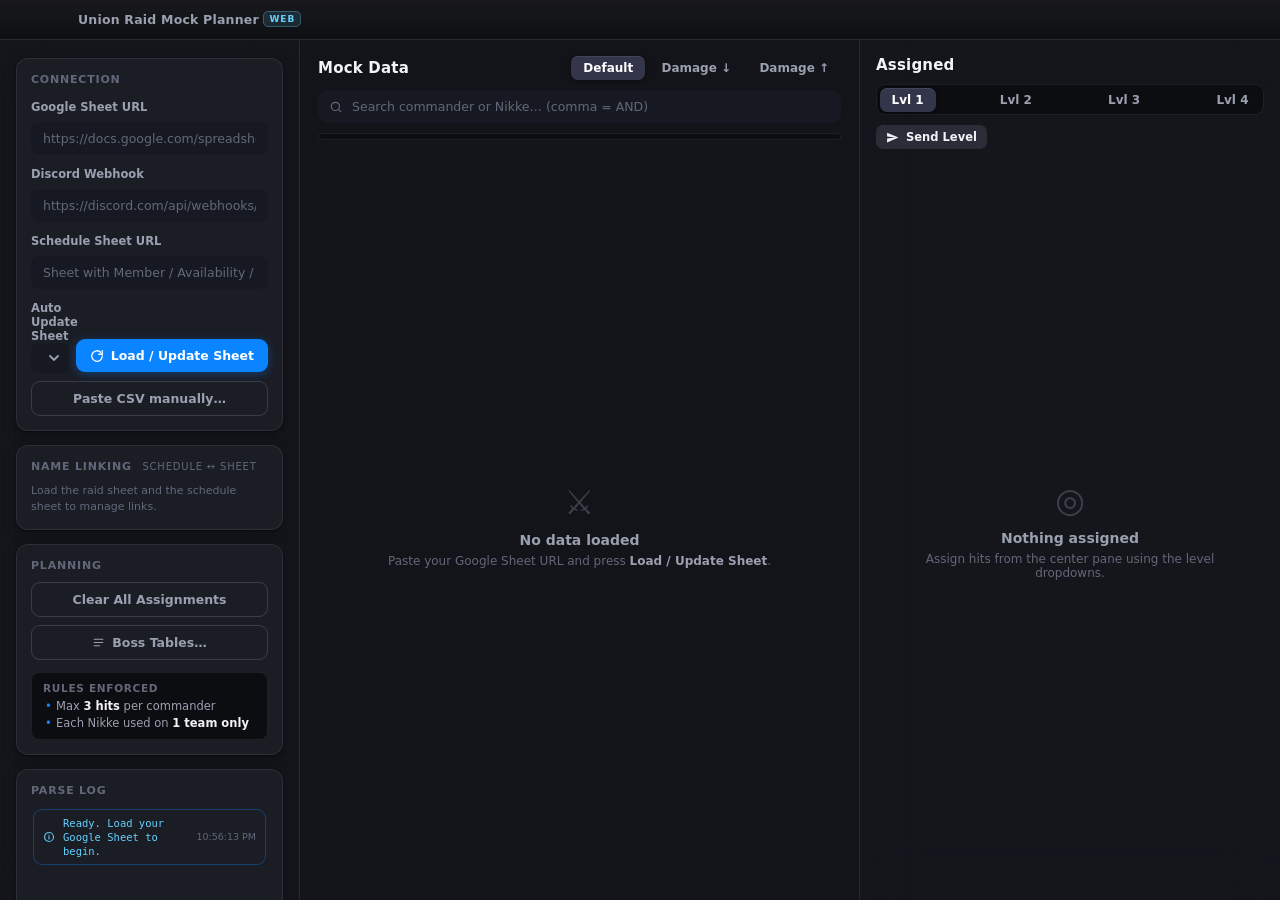
==== commit 177f28f1: "Add files via upload" ====
--- a/index.html
+++ b/index.html
@@ -1,388 +1,159 @@
-<!DOCTYPE html>
-<html lang="en">
-<head>
-<meta charset="UTF-8" />
-<title>Union Raid Diff — 45 → 45a</title>
-<style>
-:root {
-  --bg: #0f1117;
-  --bg-2: #151824;
-  --bg-3: #1b1f2e;
-  --border: #262b3d;
-  --text: #e6e9f2;
-  --muted: #8b93a7;
-  --accent: #5865f2;
-  --accent-2: #7c8cff;
-  --green: #3ddc84;
-  --red: #ff5d5d;
-  --amber: #ffb454;
-}
-
-* { box-sizing: border-box; margin: 0; padding: 0; }
-
-body {
-  background: var(--bg);
-  color: var(--text);
-  font: 14px/1.45 "Segoe UI", system-ui, sans-serif;
-  height: 100vh;
-  display: flex;
-  flex-direction: column;
-  overflow: hidden;
-}
-
-/* ---------- top bar ---------- */
-.topbar {
-  display: flex;
-  align-items: center;
-  justify-content: space-between;
-  gap: 16px;
-  padding: 14px 20px;
-  background: linear-gradient(180deg, var(--bg-2), var(--bg));
-  border-bottom: 1px solid var(--border);
-  flex-wrap: wrap;
-}
-.brand { display: flex; align-items: center; gap: 12px; }
-.logo {
-  width: 40px; height: 40px;
-  display: grid; place-items: center;
-  font-size: 20px;
-  border-radius: 12px;
-  background: linear-gradient(135deg, var(--accent), #9b59f6);
-  box-shadow: 0 4px 18px rgba(88, 101, 242, 0.35);
-}
-.brand h1 { font-size: 17px; font-weight: 650; letter-spacing: 0.2px; }
-.brand .sub { font-size: 12px; color: var(--muted); }
-
-.controls { display: flex; align-items: center; gap: 10px; flex-wrap: wrap; }
-
-select, input[type="search"] {
-  background: var(--bg-3);
-  border: 1px solid var(--border);
-  color: var(--text);
-  border-radius: 10px;
-  padding: 9px 12px;
-  font-size: 13px;
-  outline: none;
-  transition: border-color 0.15s, box-shadow 0.15s;
-}
-select:focus, input:focus {
-  border-color: var(--accent);
-  box-shadow: 0 0 0 3px rgba(88, 101, 242, 0.18);
-}
-select { min-width: 130px; cursor: pointer; }
-
-/* ---------- toolbar ---------- */
-.toolbar {
-  display: flex;
-  align-items: center;
-  justify-content: space-between;
-  gap: 16px;
-  padding: 10px 20px;
-  border-bottom: 1px solid var(--border);
-  background: var(--bg);
-}
-#searchBox { width: 300px; }
-.stats { color: var(--muted); font-size: 12.5px; display: flex; gap: 14px; }
-.stats b { color: var(--text); font-weight: 600; }
-.stats .up { color: var(--green); }
-.stats .down { color: var(--red); }
-.stats .miss { color: var(--amber); }
-.stats .new { color: var(--green); }
-
-/* ---------- table ---------- */
-.table-wrap { flex: 1; overflow: auto; padding: 0 20px 20px; }
-
-table {
-  width: 100%;
-  border-collapse: separate;
-  border-spacing: 0;
-  margin-top: 14px;
-}
-thead th {
-  position: sticky;
-  top: 0;
-  z-index: 2;
-  background: var(--bg-2);
-  color: var(--muted);
-  font-size: 11.5px;
-  font-weight: 600;
-  text-transform: uppercase;
-  letter-spacing: 0.6px;
-  text-align: left;
-  padding: 10px 14px;
-  border-bottom: 1px solid var(--border);
-  cursor: pointer;
-  user-select: none;
-}
-thead th.num { text-align: right; }
-thead th:hover { color: var(--text); }
-thead th.sorted-asc::after { content: " ▲"; color: var(--accent-2); }
-thead th.sorted-desc::after { content: " ▼"; color: var(--accent-2); }
-
-tbody td {
-  padding: 9px 14px;
-  border-bottom: 1px solid rgba(38, 43, 61, 0.55);
-  font-variant-numeric: tabular-nums;
-}
-tbody td.num { text-align: right; }
-tbody tr { transition: background 0.1s; }
-tbody tr:hover { background: rgba(88, 101, 242, 0.07); }
-tbody tr:nth-child(even) { background: rgba(255, 255, 255, 0.015); }
-tbody tr:nth-child(even):hover { background: rgba(88, 101, 242, 0.07); }
-
-.rank-cell {
-  display: inline-grid;
-  place-items: center;
-  min-width: 30px;
-  padding: 2px 8px;
-  border-radius: 8px;
-  background: var(--bg-3);
-  border: 1px solid var(--border);
-  font-weight: 600;
-  font-size: 12.5px;
-}
-tr:nth-child(-n+3) .rank-cell {
-  background: linear-gradient(135deg, rgba(88,101,242,0.25), rgba(155,89,246,0.25));
-  border-color: rgba(124, 140, 255, 0.5);
-  color: #cdd4ff;
-}
-
-.union-cell { font-weight: 600; }
-.id-cell { color: var(--muted); font-size: 12.5px; }
-
-.server-tag {
-  display: inline-block;
-  padding: 2px 9px;
-  border-radius: 999px;
-  font-size: 11px;
-  font-weight: 700;
-  letter-spacing: 0.5px;
-  background: rgba(88, 101, 242, 0.14);
-  border: 1px solid rgba(88, 101, 242, 0.35);
-  color: var(--accent-2);
-}
-
-.dmg { color: #c8cede; }
-.dmg-null { color: #4a5065; }
-
-.change-up { color: var(--green); font-weight: 600; }
-.change-down { color: var(--red); font-weight: 600; }
-.change-zero { color: var(--muted); }
-.change-null { color: #4a5065; }
-
-tr.row-added td { background: rgba(255, 180, 84, 0.06); }
-tr.row-added .union-cell::after {
-  content: "MISSING IN 45a";
-  margin-left: 8px;
-  padding: 2px 7px;
-  border-radius: 6px;
-  font-size: 10px;
-  font-weight: 700;
-  letter-spacing: 0.5px;
-  color: #1a1408;
-  background: var(--amber);
-  vertical-align: middle;
-}
-
-tr.row-new .union-cell::after {
-  content: "NEW IN 45a";
-  margin-left: 8px;
-  padding: 2px 7px;
-  border-radius: 6px;
-  font-size: 10px;
-  font-weight: 700;
-  letter-spacing: 0.5px;
-  color: #06180d;
-  background: var(--green);
-  vertical-align: middle;
-}
-
-.empty {
-  text-align: center;
-  color: var(--muted);
-  padding: 60px 0;
-}
-
-/* scrollbars */
-::-webkit-scrollbar { width: 10px; height: 10px; }
-::-webkit-scrollbar-thumb { background: #2b3147; border-radius: 6px; }
-::-webkit-scrollbar-thumb:hover { background: #39415e; }
-::-webkit-scrollbar-track { background: transparent; }
-</style>
-</head>
-<body>
-  <header class="topbar">
-    <div class="brand">
-      <div class="logo">⚔</div>
-      <div>
-        <h1>Union Raid Diff</h1>
-        <span class="sub">45 → 45a snapshot comparison · static report</span>
-      </div>
-    </div>
-    <div class="controls">
-      <select id="regionSelect" title="Server selector"></select>
-    </div>
-  </header>
-
-  <div class="toolbar">
-    <input id="searchBox" type="search" placeholder="Filter by union name or ID…" />
-    <div class="stats" id="stats"></div>
-  </div>
-
-  <main class="table-wrap">
-    <table id="dataTable">
-      <thead>
-        <tr>
-          <th data-key="rank" class="num">Rank</th>
-          <th data-key="name">Union</th>
-          <th data-key="id" class="num">ID</th>
-          <th data-key="server">Server</th>
-          <th data-key="dn" class="num">Damage (45a)</th>
-          <th data-key="dof" class="num">Damage (45)</th>
-          <th data-key="change" class="num">Change</th>
-        </tr>
-      </thead>
-      <tbody id="tbody"></tbody>
-    </table>
-    <div id="emptyState" class="empty" hidden>No rows to show.</div>
-  </main>
-
-<script>
-const DATA = [{"name":"GRIEF","id":908,"server":"GLOBAL","dn":5573696763881,"dof":5573696763881,"change":0,"isNew":false,"added":false,"rank":1,"grank":31},{"name":"SOLACE","id":31043,"server":"GLOBAL","dn":4968132917256,"dof":4968132917256,"change":0,"isNew":false,"added":false,"rank":2,"grank":53},{"name":"NIKKUNNY","id":13395,"server":"GLOBAL","dn":4841473524419,"dof":4994113783720,"change":-152640259301,"isNew":false,"added":false,"rank":3,"grank":66},{"name":"CRESCENT","id":218,"server":"GLOBAL","dn":4569232216785,"dof":4569232216785,"change":0,"isNew":false,"added":false,"rank":4,"grank":81},{"name":"帝國華撃団","id":18742,"server":"GLOBAL","dn":4517292512490,"dof":4517292512490,"change":0,"isNew":false,"added":false,"rank":5,"grank":86},{"name":"ICEFALL","id":19496,"server":"GLOBAL","dn":4007288158206,"dof":4339099070125,"change":-331810911919,"isNew":false,"added":false,"rank":6,"grank":127},{"name":"SUMIRE","id":12181,"server":"GLOBAL","dn":3735397488758,"dof":3735397488758,"change":0,"isNew":false,"added":false,"rank":7,"grank":160},{"name":"SOFTIES","id":4737,"server":"GLOBAL","dn":3694923986247,"dof":3694923986247,"change":0,"isNew":false,"added":false,"rank":8,"grank":168},{"name":"孤独な巡礼","id":575,"server":"GLOBAL","dn":3576649935031,"dof":3576649935031,"change":0,"isNew":false,"added":false,"rank":9,"grank":185},{"name":"DEVOTEES","id":3562,"server":"GLOBAL","dn":3565355182790,"dof":3565355182790,"change":0,"isNew":false,"added":false,"rank":10,"grank":187},{"name":"RACCOON","id":5577,"server":"GLOBAL","dn":3532982869317,"dof":3532982869317,"change":0,"isNew":false,"added":false,"rank":11,"grank":189},{"name":"SHARAKU","id":15446,"server":"GLOBAL","dn":3503659948826,"dof":3503659948826,"change":0,"isNew":false,"added":false,"rank":12,"grank":193},{"name":"NEMO","id":11655,"server":"GLOBAL","dn":3478916877071,"dof":3478916877071,"change":0,"isNew":false,"added":false,"rank":13,"grank":196},{"name":"ぐれん","id":11521,"server":"GLOBAL","dn":3436165956548,"dof":3436165956548,"change":0,"isNew":false,"added":false,"rank":14,"grank":206},{"name":"BDRAGON","id":5775,"server":"GLOBAL","dn":3414582024550,"dof":3414582024550,"change":0,"isNew":false,"added":false,"rank":15,"grank":209},{"name":"FATE","id":155,"server":"GLOBAL","dn":3390935204220,"dof":3390935204220,"change":0,"isNew":false,"added":false,"rank":16,"grank":211},{"name":"FOXDEN","id":4971,"server":"GLOBAL","dn":3387231318688,"dof":3387231318688,"change":0,"isNew":false,"added":false,"rank":17,"grank":213},{"name":"胜利女神","id":228,"server":"GLOBAL","dn":3325715234972,"dof":3325715234972,"change":0,"isNew":false,"added":false,"rank":18,"grank":220},{"name":"OVERALMA","id":37937,"server":"GLOBAL","dn":3244574762768,"dof":3244574762768,"change":0,"isNew":false,"added":false,"rank":19,"grank":235},{"name":"ムETERNUS","id":127,"server":"GLOBAL","dn":3227066624677,"dof":3313462863495,"change":-86396238818,"isNew":false,"added":false,"rank":20,"grank":239},{"name":"AVARICE","id":3845,"server":"GLOBAL","dn":3210972433600,"dof":3210972433600,"change":0,"isNew":false,"added":false,"rank":21,"grank":242},{"name":"노아의방주","id":739,"server":"GLOBAL","dn":3099197595515,"dof":3099197595515,"change":0,"isNew":false,"added":false,"rank":22,"grank":265},{"name":"播種叔叔","id":5856,"server":"GLOBAL","dn":3080362156164,"dof":3080362156164,"change":0,"isNew":false,"added":false,"rank":23,"grank":270},{"name":"TRIUM","id":1879,"server":"GLOBAL","dn":3065815866190,"dof":3065815866190,"change":0,"isNew":false,"added":false,"rank":24,"grank":278},{"name":"指揮官好社","id":2800,"server":"GLOBAL","dn":3008235046003,"dof":3008235046003,"change":0,"isNew":false,"added":false,"rank":25,"grank":300},{"name":"CROSS7TH","id":9194,"server":"GLOBAL","dn":3001925952336,"dof":3001925952336,"change":0,"isNew":false,"added":false,"rank":26,"grank":305},{"name":"PANTSUUU","id":21859,"server":"GLOBAL","dn":3000027645595,"dof":3000027645595,"change":0,"isNew":false,"added":false,"rank":27,"grank":307},{"name":"水雷火叛军","id":42605,"server":"GLOBAL","dn":2971541670197,"dof":2971541670197,"change":0,"isNew":false,"added":false,"rank":28,"grank":315},{"name":"FTGUILD","id":17505,"server":"GLOBAL","dn":2963733610820,"dof":2963733610820,"change":0,"isNew":false,"added":false,"rank":29,"grank":317},{"name":"ARCALIVE","id":69,"server":"GLOBAL","dn":2950052088435,"dof":2950052088435,"change":0,"isNew":false,"added":false,"rank":30,"grank":319},{"name":"NIKG","id":4893,"server":"GLOBAL","dn":2904990674895,"dof":2904990674895,"change":0,"isNew":false,"added":false,"rank":31,"grank":334},{"name":"밀크티","id":6052,"server":"GLOBAL","dn":2900326282828,"dof":2900326282828,"change":0,"isNew":false,"added":false,"rank":32,"grank":335},{"name":"VOIDNESS","id":2871,"server":"GLOBAL","dn":2861645803880,"dof":2861645803880,"change":0,"isNew":false,"added":false,"rank":33,"grank":340},{"name":"菲比啾比","id":9089,"server":"GLOBAL","dn":2858129586404,"dof":3090233637319,"change":-232104050915,"isNew":false,"added":false,"rank":34,"grank":341},{"name":"SALVARC","id":1431,"server":"GLOBAL","dn":2820658957705,"dof":2820658957705,"change":0,"isNew":false,"added":false,"rank":35,"grank":354},{"name":"WAIFLAIF","id":9838,"server":"GLOBAL","dn":2790992811017,"dof":2790992811017,"change":0,"isNew":false,"added":false,"rank":36,"grank":362},{"name":"PINGED","id":49881,"server":"GLOBAL","dn":2784094274767,"dof":2784094274767,"change":0,"isNew":false,"added":false,"rank":37,"grank":366},{"name":"YUKIKAZE","id":13433,"server":"GLOBAL","dn":2781170255048,"dof":2781170255048,"change":0,"isNew":false,"added":false,"rank":38,"grank":368},{"name":"MALIWAN","id":17520,"server":"GLOBAL","dn":2776116671095,"dof":2776116671095,"change":0,"isNew":false,"added":false,"rank":39,"grank":371},{"name":"아카라이브","id":11903,"server":"GLOBAL","dn":2767804466734,"dof":2767804466734,"change":0,"isNew":false,"added":false,"rank":40,"grank":375},{"name":"KUNNYHUB","id":29940,"server":"GLOBAL","dn":2662467829578,"dof":2662467829578,"change":0,"isNew":false,"added":false,"rank":41,"grank":394},{"name":"BOOTYMEN","id":6509,"server":"GLOBAL","dn":2654826876449,"dof":2654826876449,"change":0,"isNew":false,"added":false,"rank":42,"grank":395},{"name":"B1NIKKE","id":5198,"server":"GLOBAL","dn":2592340899860,"dof":2592340899860,"change":0,"isNew":false,"added":false,"rank":43,"grank":403},{"name":"無名","id":8827,"server":"GLOBAL","dn":2544581599938,"dof":2544581599938,"change":0,"isNew":false,"added":false,"rank":44,"grank":408},{"name":"涩涩冲锋队","id":11019,"server":"GLOBAL","dn":2543977939312,"dof":2543977939312,"change":0,"isNew":false,"added":false,"rank":45,"grank":409},{"name":"SYUKACHU","id":29302,"server":"GLOBAL","dn":2513118718672,"dof":2513118718672,"change":0,"isNew":false,"added":false,"rank":46,"grank":413},{"name":"CULTISTS","id":6145,"server":"GLOBAL","dn":2501498258221,"dof":2501498258221,"change":0,"isNew":false,"added":false,"rank":47,"grank":415},{"name":"BERSERKV","id":21039,"server":"GLOBAL","dn":2468028135274,"dof":2468028135274,"change":0,"isNew":false,"added":false,"rank":48,"grank":419},{"name":"RIONA","id":7204,"server":"GLOBAL","dn":2467241797382,"dof":2467241797382,"change":0,"isNew":false,"added":false,"rank":49,"grank":420},{"name":"反击小队","id":32037,"server":"GLOBAL","dn":2452231457740,"dof":2452231457740,"change":0,"isNew":false,"added":false,"rank":50,"grank":425},{"name":"맘마통","id":27915,"server":"GLOBAL","dn":2450148120147,"dof":2450148120147,"change":0,"isNew":false,"added":false,"rank":51,"grank":426},{"name":"GENEVIS","id":15554,"server":"GLOBAL","dn":2447880391603,"dof":2447880391603,"change":0,"isNew":false,"added":false,"rank":52,"grank":427},{"name":"NYTCORE","id":39995,"server":"GLOBAL","dn":2436754216321,"dof":2436754216321,"change":0,"isNew":false,"added":false,"rank":53,"grank":428},{"name":"INAZUMA","id":2480,"server":"GLOBAL","dn":2436566079371,"dof":2436566079371,"change":0,"isNew":false,"added":false,"rank":54,"grank":429},{"name":"TEMPEST","id":1,"server":"GLOBAL","dn":2435432184931,"dof":2435432184931,"change":0,"isNew":false,"added":false,"rank":55,"grank":430},{"name":"继承者部队","id":26287,"server":"GLOBAL","dn":2434787511438,"dof":2434787511438,"change":0,"isNew":false,"added":false,"rank":56,"grank":431},{"name":"MYRTENAS","id":18438,"server":"GLOBAL","dn":2427116299595,"dof":2427116299595,"change":0,"isNew":false,"added":false,"rank":57,"grank":435},{"name":"冈板鸣泣之时","id":182,"server":"GLOBAL","dn":2416743817015,"dof":2416743817015,"change":0,"isNew":false,"added":false,"rank":58,"grank":436},{"name":"ATLA5","id":41970,"server":"GLOBAL","dn":2399399651767,"dof":2399399651767,"change":0,"isNew":false,"added":false,"rank":59,"grank":441},{"name":"CALIG","id":1271,"server":"GLOBAL","dn":2379280766842,"dof":2379280766842,"change":0,"isNew":false,"added":false,"rank":60,"grank":444},{"name":"DESIRED","id":4770,"server":"GLOBAL","dn":2376906270683,"dof":2376906270683,"change":0,"isNew":false,"added":false,"rank":61,"grank":445},{"name":"MOEGIRI","id":37746,"server":"GLOBAL","dn":2347778730986,"dof":2347778730986,"change":0,"isNew":false,"added":false,"rank":62,"grank":453},{"name":"D4YBREAK","id":56479,"server":"GLOBAL","dn":2321443665185,"dof":2321443665185,"change":0,"isNew":false,"added":false,"rank":63,"grank":454},{"name":"FENIXIUS","id":43455,"server":"GLOBAL","dn":2268108975679,"dof":2268108975679,"change":0,"isNew":false,"added":false,"rank":64,"grank":467},{"name":"SELENA","id":12640,"server":"GLOBAL","dn":2240444791807,"dof":2240444791807,"change":0,"isNew":false,"added":false,"rank":65,"grank":472},{"name":"HELL","id":535,"server":"GLOBAL","dn":2224183500765,"dof":2224183500765,"change":0,"isNew":false,"added":false,"rank":66,"grank":477},{"name":"轻风联盟","id":34576,"server":"GLOBAL","dn":2193012452404,"dof":2193012452404,"change":0,"isNew":false,"added":false,"rank":67,"grank":482},{"name":"休伯利安","id":958,"server":"GLOBAL","dn":2179092261816,"dof":2179092261816,"change":0,"isNew":false,"added":false,"rank":68,"grank":488},{"name":"BULLETS","id":9038,"server":"GLOBAL","dn":2178426674214,"dof":2178426674214,"change":0,"isNew":false,"added":false,"rank":69,"grank":489},{"name":"ARCHADIA","id":54227,"server":"GLOBAL","dn":2165786637238,"dof":2165786637238,"change":0,"isNew":false,"added":false,"rank":70,"grank":491},{"name":"불반도헬조선","id":1575,"server":"GLOBAL","dn":2137100228897,"dof":2137100228897,"change":0,"isNew":false,"added":false,"rank":71,"grank":500},{"name":"勾栏听曲","id":55243,"server":"GLOBAL","dn":2117090492375,"dof":2117090492375,"change":0,"isNew":false,"added":false,"rank":72,"grank":503},{"name":"SHIKICUM","id":11330,"server":"GLOBAL","dn":2111559131980,"dof":2111559131980,"change":0,"isNew":false,"added":false,"rank":73,"grank":505},{"name":"早上起不来","id":1068,"server":"GLOBAL","dn":2105141525790,"dof":2105141525790,"change":0,"isNew":false,"added":false,"rank":74,"grank":507},{"name":"RABBIT","id":11863,"server":"GLOBAL","dn":2088581945900,"dof":2088581945900,"change":0,"isNew":false,"added":false,"rank":75,"grank":508},{"name":"ACEABYSS","id":2926,"server":"GLOBAL","dn":2079893046411,"dof":2079893046411,"change":0,"isNew":false,"added":false,"rank":76,"grank":510},{"name":"极彩社","id":6193,"server":"GLOBAL","dn":2078673929468,"dof":2078673929468,"change":0,"isNew":false,"added":false,"rank":77,"grank":511},{"name":"艾泽拉斯国家地理","id":3764,"server":"GLOBAL","dn":2059017405455,"dof":2059017405455,"change":0,"isNew":false,"added":false,"rank":78,"grank":514},{"name":"PANTSUU","id":49,"server":"GLOBAL","dn":2054574158439,"dof":2054574158439,"change":0,"isNew":false,"added":false,"rank":79,"grank":515},{"name":"女神日記","id":3443,"server":"GLOBAL","dn":2035627226873,"dof":2035627226873,"change":0,"isNew":false,"added":false,"rank":80,"grank":520},{"name":"GO0NERS","id":55653,"server":"GLOBAL","dn":1977235154972,"dof":1977235154972,"change":0,"isNew":false,"added":false,"rank":81,"grank":529},{"name":"한국","id":345,"server":"GLOBAL","dn":1960391467694,"dof":1960391467694,"change":0,"isNew":false,"added":false,"rank":82,"grank":531},{"name":"TKO","id":12562,"server":"GLOBAL","dn":1957362462094,"dof":1957362462094,"change":0,"isNew":false,"added":false,"rank":83,"grank":532},{"name":"MASAMUNE","id":27107,"server":"GLOBAL","dn":1939175948944,"dof":1939175948944,"change":0,"isNew":false,"added":false,"rank":84,"grank":537},{"name":"SYNERGY","id":2421,"server":"GLOBAL","dn":1908419799410,"dof":1908419799410,"change":0,"isNew":false,"added":false,"rank":85,"grank":543},{"name":"FATEZERO","id":22683,"server":"GLOBAL","dn":1902742038162,"dof":1902742038162,"change":0,"isNew":false,"added":false,"rank":86,"grank":548},{"name":"ASSETMEN","id":17711,"server":"GLOBAL","dn":1890875795252,"dof":1890875795252,"change":0,"isNew":false,"added":false,"rank":87,"grank":551},{"name":"VNGUNNER","id":13941,"server":"GLOBAL","dn":1876789276979,"dof":1876789276979,"change":0,"isNew":false,"added":false,"rank":88,"grank":555},{"name":"妮姬护理学会","id":16157,"server":"GLOBAL","dn":1862752426070,"dof":1862752426070,"change":0,"isNew":false,"added":false,"rank":89,"grank":559},{"name":"KIHETAI","id":26782,"server":"GLOBAL","dn":1856571746835,"dof":1856571746835,"change":0,"isNew":false,"added":false,"rank":90,"grank":562},{"name":"OASIS","id":353,"server":"GLOBAL","dn":1856220084079,"dof":1856220084079,"change":0,"isNew":false,"added":false,"rank":91,"grank":563},{"name":"ERASED","id":2516,"server":"GLOBAL","dn":1846033442240,"dof":1846033442240,"change":0,"isNew":false,"added":false,"rank":92,"grank":565},{"name":"STARTEND","id":1106,"server":"GLOBAL","dn":1837095372815,"dof":1837095372815,"change":0,"isNew":false,"added":false,"rank":93,"grank":567},{"name":"승리의여신","id":8513,"server":"GLOBAL","dn":1806126870683,"dof":1806126870683,"change":0,"isNew":false,"added":false,"rank":94,"grank":578},{"name":"FOXHOLE","id":6636,"server":"GLOBAL","dn":1802669091401,"dof":1802669091401,"change":0,"isNew":false,"added":false,"rank":95,"grank":579},{"name":"BLENDER","id":1264,"server":"GLOBAL","dn":1789246007140,"dof":1789246007140,"change":0,"isNew":false,"added":false,"rank":96,"grank":583},{"name":"BIOLEEK","id":35010,"server":"GLOBAL","dn":1741673422211,"dof":1741673422211,"change":0,"isNew":false,"added":false,"rank":97,"grank":592},{"name":"한국지부","id":16675,"server":"GLOBAL","dn":1733831178367,"dof":1733831178367,"change":0,"isNew":false,"added":false,"rank":98,"grank":595},{"name":"ANIKKE","id":18073,"server":"GLOBAL","dn":1718430679063,"dof":1718430679063,"change":0,"isNew":false,"added":false,"rank":99,"grank":597},{"name":"粉红小鸟转转联盟","id":7472,"server":"GLOBAL","dn":1690572087247,"dof":1690572087247,"change":0,"isNew":false,"added":false,"rank":100,"grank":601},{"name":"OUTZONE","id":4898,"server":"GLOBAL","dn":1669805981242,"dof":1669805981242,"change":0,"isNew":false,"added":false,"rank":101,"grank":607},{"name":"AWC0RP","id":120,"server":"GLOBAL","dn":1645712107579,"dof":1645712107579,"change":0,"isNew":false,"added":false,"rank":102,"grank":608},{"name":"SERENITY","id":23,"server":"GLOBAL","dn":1613243359207,"dof":1613243359207,"change":0,"isNew":false,"added":false,"rank":103,"grank":619},{"name":"DORORATS","id":39711,"server":"GLOBAL","dn":1531765273092,"dof":1531765273092,"change":0,"isNew":false,"added":false,"rank":104,"grank":631},{"name":"TANUUKI","id":47554,"server":"GLOBAL","dn":1523297896164,"dof":1523297896164,"change":0,"isNew":false,"added":false,"rank":105,"grank":633},{"name":"INFYFRI","id":8587,"server":"GLOBAL","dn":1522649646365,"dof":1522649646365,"change":0,"isNew":false,"added":false,"rank":106,"grank":635},{"name":"アバンギャルド","id":7634,"server":"GLOBAL","dn":1486831289830,"dof":1486831289830,"change":0,"isNew":false,"added":false,"rank":107,"grank":643},{"name":"EXOTIC","id":6308,"server":"GLOBAL","dn":1472490369530,"dof":1472490369530,"change":0,"isNew":false,"added":false,"rank":108,"grank":648},{"name":"原神","id":213,"server":"GLOBAL","dn":1446241493860,"dof":1446241493860,"change":0,"isNew":false,"added":false,"rank":109,"grank":655},{"name":"CLUB777","id":34169,"server":"GLOBAL","dn":1435782477168,"dof":1435782477168,"change":0,"isNew":false,"added":false,"rank":110,"grank":657},{"name":"仲夏夜淫夢","id":3401,"server":"GLOBAL","dn":1428204731182,"dof":1428204731182,"change":0,"isNew":false,"added":false,"rank":111,"grank":659},{"name":"チャガーマ","id":14345,"server":"GLOBAL","dn":1427449025556,"dof":1427449025556,"change":0,"isNew":false,"added":false,"rank":112,"grank":660},{"name":"NOOBBR","id":35038,"server":"GLOBAL","dn":1426941455120,"dof":1426941455120,"change":0,"isNew":false,"added":false,"rank":113,"grank":661},{"name":"小米雷军","id":4416,"server":"GLOBAL","dn":1426240029956,"dof":1426240029956,"change":0,"isNew":false,"added":false,"rank":114,"grank":662},{"name":"대한","id":3157,"server":"GLOBAL","dn":1421627603138,"dof":1421627603138,"change":0,"isNew":false,"added":false,"rank":115,"grank":664},{"name":"不存在的战区86","id":1071,"server":"GLOBAL","dn":1416025532777,"dof":1416025532777,"change":0,"isNew":false,"added":false,"rank":116,"grank":667},{"name":"PREFECT","id":6554,"server":"GLOBAL","dn":1388333409802,"dof":1388333409802,"change":0,"isNew":false,"added":false,"rank":117,"grank":677},{"name":"天台上的貓月","id":1818,"server":"GLOBAL","dn":1387882841290,"dof":1387882841290,"change":0,"isNew":false,"added":false,"rank":118,"grank":678},{"name":"SOLARIS","id":1786,"server":"GLOBAL","dn":1387679717884,"dof":1387679717884,"change":0,"isNew":false,"added":false,"rank":119,"grank":679},{"name":"格里芬安全承包商","id":1614,"server":"GLOBAL","dn":1387250856312,"dof":1387250856312,"change":0,"isNew":false,"added":false,"rank":120,"grank":680},{"name":"DEVOTITS","id":43148,"server":"GLOBAL","dn":1382197666586,"dof":1382197666586,"change":0,"isNew":false,"added":false,"rank":121,"grank":681},{"name":"VGNIKKE3","id":9547,"server":"GLOBAL","dn":1380026200446,"dof":1380026200446,"change":0,"isNew":false,"added":false,"rank":122,"grank":682},{"name":"手作り親子丼","id":8444,"server":"GLOBAL","dn":1374240690545,"dof":1374240690545,"change":0,"isNew":false,"added":false,"rank":123,"grank":684},{"name":"秦楼楚馆","id":57216,"server":"GLOBAL","dn":1372322314336,"dof":1372322314336,"change":0,"isNew":false,"added":false,"rank":124,"grank":685},{"name":"DAHL","id":33221,"server":"GLOBAL","dn":1358602231846,"dof":1358602231846,"change":0,"isNew":false,"added":false,"rank":125,"grank":687},{"name":"OPPAIDES","id":7211,"server":"GLOBAL","dn":1357227092367,"dof":1357227092367,"change":0,"isNew":false,"added":false,"rank":126,"grank":688},{"name":"SYZYGY","id":53550,"server":"GLOBAL","dn":1354911051524,"dof":1354911051524,"change":0,"isNew":false,"added":false,"rank":127,"grank":689},{"name":"DEADLIFT","id":7583,"server":"GLOBAL","dn":1339486098646,"dof":1339486098646,"change":0,"isNew":false,"added":false,"rank":128,"grank":697},{"name":"ONE","id":638,"server":"GLOBAL","dn":1336736348024,"dof":1336736348024,"change":0,"isNew":false,"added":false,"rank":129,"grank":699},{"name":"灌注永雏塔菲喵","id":5342,"server":"GLOBAL","dn":1333373625483,"dof":null,"change":null,"isNew":true,"added":false,"rank":130,"grank":702},{"name":"伽蓝之洞","id":6647,"server":"GLOBAL","dn":1332175030849,"dof":null,"change":null,"isNew":true,"added":false,"rank":131,"grank":703},{"name":"RUIMPS","id":2483,"server":"GLOBAL","dn":1321764608526,"dof":null,"change":null,"isNew":true,"added":false,"rank":132,"grank":704},{"name":"ENTHRALL","id":10411,"server":"GLOBAL","dn":1311590996665,"dof":null,"change":null,"isNew":true,"added":false,"rank":133,"grank":707},{"name":"奶子联盟","id":4919,"server":"GLOBAL","dn":1302105033586,"dof":null,"change":null,"isNew":true,"added":false,"rank":134,"grank":711},{"name":"EROLIVE","id":13426,"server":"GLOBAL","dn":1298703514560,"dof":null,"change":null,"isNew":true,"added":false,"rank":135,"grank":712},{"name":"FMJAPAN","id":12304,"server":"GLOBAL","dn":1292028796239,"dof":null,"change":null,"isNew":true,"added":false,"rank":136,"grank":714},{"name":"樱花庄","id":6013,"server":"GLOBAL","dn":1289178655938,"dof":null,"change":null,"isNew":true,"added":false,"rank":137,"grank":716},{"name":"DORONS","id":2391,"server":"GLOBAL","dn":1258957097902,"dof":null,"change":null,"isNew":true,"added":false,"rank":138,"grank":722},{"name":"ONSIGHT","id":16273,"server":"GLOBAL","dn":1243106856461,"dof":null,"change":null,"isNew":true,"added":false,"rank":139,"grank":725},{"name":"AQUATIC","id":2414,"server":"GLOBAL","dn":1242718340134,"dof":null,"change":null,"isNew":true,"added":false,"rank":140,"grank":727},{"name":"KANCOLLE","id":4547,"server":"GLOBAL","dn":1238667596895,"dof":null,"change":null,"isNew":true,"added":false,"rank":141,"grank":728},{"name":"된장통","id":47567,"server":"GLOBAL","dn":1233976573391,"dof":null,"change":null,"isNew":true,"added":false,"rank":142,"grank":730},{"name":"月村手毬后援会","id":36808,"server":"GLOBAL","dn":1227216321937,"dof":null,"change":null,"isNew":true,"added":false,"rank":143,"grank":731},{"name":"LUST","id":2712,"server":"GLOBAL","dn":1203744450913,"dof":null,"change":null,"isNew":true,"added":false,"rank":144,"grank":737},{"name":"紫耀之都教会","id":32131,"server":"GLOBAL","dn":1199418091515,"dof":null,"change":null,"isNew":true,"added":false,"rank":145,"grank":738},{"name":"JETLAG","id":22502,"server":"GLOBAL","dn":1194873407840,"dof":null,"change":null,"isNew":true,"added":false,"rank":146,"grank":740},{"name":"WANGERS","id":33386,"server":"GLOBAL","dn":1194568916853,"dof":null,"change":null,"isNew":true,"added":false,"rank":147,"grank":742},{"name":"SRAKEN","id":1141,"server":"GLOBAL","dn":1191337949220,"dof":null,"change":null,"isNew":true,"added":false,"rank":148,"grank":744},{"name":"SOMNOIRE","id":31651,"server":"GLOBAL","dn":1168333580218,"dof":null,"change":null,"isNew":true,"added":false,"rank":149,"grank":751},{"name":"MIDNIGHT","id":1663,"server":"GLOBAL","dn":null,"dof":6557195745328,"change":null,"isNew":false,"added":true,"grank":null},{"name":"WARCRAFT","id":11158,"server":"GLOBAL","dn":null,"dof":5979458992288,"change":null,"isNew":false,"added":true,"grank":null},{"name":"VOID","id":178,"server":"GLOBAL","dn":null,"dof":5169805936504,"change":null,"isNew":false,"added":true,"grank":null},{"name":"格里芬","id":931,"server":"GLOBAL","dn":null,"dof":4929116670821,"change":null,"isNew":false,"added":true,"grank":null},{"name":"噩梦之巅","id":477,"server":"GLOBAL","dn":null,"dof":4550918064669,"change":null,"isNew":false,"added":true,"grank":null},{"name":"AVOID","id":25471,"server":"GLOBAL","dn":null,"dof":3946613584022,"change":null,"isNew":false,"added":true,"grank":null},{"name":"绒布球工厂","id":28730,"server":"GLOBAL","dn":null,"dof":3646262863587,"change":null,"isNew":false,"added":true,"grank":null},{"name":"86妮姬夺还部队","id":289,"server":"GLOBAL","dn":null,"dof":3529784765203,"change":null,"isNew":false,"added":true,"grank":null},{"name":"蓝发女主太多啦","id":85,"server":"GLOBAL","dn":null,"dof":3501649676271,"change":null,"isNew":false,"added":true,"grank":null},{"name":"清晰的边界","id":23439,"server":"GLOBAL","dn":null,"dof":3466223350147,"change":null,"isNew":false,"added":true,"grank":null},{"name":"GO0BERS","id":3681,"server":"GLOBAL","dn":null,"dof":3429772270565,"change":null,"isNew":false,"added":true,"grank":null},{"name":"DYNASTY","id":4241,"server":"GLOBAL","dn":null,"dof":3387022477520,"change":null,"isNew":false,"added":true,"grank":null},{"name":"灰姑娘的后宫团","id":7110,"server":"GLOBAL","dn":null,"dof":3030759398879,"change":null,"isNew":false,"added":true,"grank":null},{"name":"SEGGSLES","id":4140,"server":"GLOBAL","dn":null,"dof":3012336270751,"change":null,"isNew":false,"added":true,"grank":null},{"name":"幻想乡の红魔馆","id":48740,"server":"GLOBAL","dn":null,"dof":2930406075576,"change":null,"isNew":false,"added":true,"grank":null},{"name":"东方红魔馆","id":785,"server":"GLOBAL","dn":null,"dof":2920162623397,"change":null,"isNew":false,"added":true,"grank":null},{"name":"玛丽安的指挥官们","id":2749,"server":"GLOBAL","dn":null,"dof":2909466033164,"change":null,"isNew":false,"added":true,"grank":null},{"name":"方舟第11步兵师","id":1513,"server":"GLOBAL","dn":null,"dof":2873061980220,"change":null,"isNew":false,"added":true,"grank":null},{"name":"花無十日紅","id":35051,"server":"GLOBAL","dn":null,"dof":2798488934357,"change":null,"isNew":false,"added":true,"grank":null},{"name":"万里起云烟","id":98,"server":"GLOBAL","dn":null,"dof":2692185698339,"change":null,"isNew":false,"added":true,"grank":null},{"name":"野生萊徹保育協會","id":7723,"server":"HMT","dn":6774510885740,"dof":6774510885740,"change":0,"isNew":false,"added":false,"rank":1,"grank":12},{"name":"貓窩","id":11,"server":"HMT","dn":4879437198528,"dof":5308266569831,"change":-428829371303,"isNew":false,"added":false,"rank":2,"grank":60},{"name":"LECO兔","id":1558,"server":"HMT","dn":4845895736133,"dof":4845895736133,"change":0,"isNew":false,"added":false,"rank":3,"grank":65},{"name":"搾精病棟","id":4473,"server":"HMT","dn":4562436456031,"dof":4562436456031,"change":0,"isNew":false,"added":false,"rank":4,"grank":82},{"name":"重課之下沒有憐憫","id":854,"server":"HMT","dn":4543653994573,"dof":4543653994573,"change":0,"isNew":false,"added":false,"rank":5,"grank":84},{"name":"天星","id":35,"server":"HMT","dn":4313438220004,"dof":4313438220004,"change":0,"isNew":false,"added":false,"rank":6,"grank":99},{"name":"地面首家伊甸賭場","id":2224,"server":"HMT","dn":4054566203041,"dof":4054566203041,"change":0,"isNew":false,"added":false,"rank":7,"grank":124},{"name":"花鳥風月","id":6783,"server":"HMT","dn":4036687562622,"dof":4220071846487,"change":-183384283865,"isNew":false,"added":false,"rank":8,"grank":126},{"name":"巭孬嫑夯尻","id":2236,"server":"HMT","dn":3916173794896,"dof":3916173794896,"change":0,"isNew":false,"added":false,"rank":9,"grank":140},{"name":"区块链投资中心","id":6408,"server":"HMT","dn":3874721813835,"dof":3874721813835,"change":0,"isNew":false,"added":false,"rank":10,"grank":143},{"name":"星詠亭・月下櫻","id":3097,"server":"HMT","dn":3788367051180,"dof":3788367051180,"change":0,"isNew":false,"added":false,"rank":11,"grank":154},{"name":"脫非入歐辦事處","id":3932,"server":"HMT","dn":3693654137249,"dof":3693654137249,"change":0,"isNew":false,"added":false,"rank":12,"grank":169},{"name":"鯊鯊同好會","id":932,"server":"HMT","dn":3574334937863,"dof":3574334937863,"change":0,"isNew":false,"added":false,"rank":13,"grank":186},{"name":"LECOLICO","id":2492,"server":"HMT","dn":3423056765404,"dof":3423056765404,"change":0,"isNew":false,"added":false,"rank":14,"grank":207},{"name":"美臀集團","id":1499,"server":"HMT","dn":3416516491292,"dof":3416516491292,"change":0,"isNew":false,"added":false,"rank":15,"grank":208},{"name":"要愛愛聯盟","id":1681,"server":"HMT","dn":3354425769706,"dof":3354425769706,"change":0,"isNew":false,"added":false,"rank":16,"grank":217},{"name":"睡覺就會變強","id":5191,"server":"HMT","dn":3285912431045,"dof":3285912431045,"change":0,"isNew":false,"added":false,"rank":17,"grank":228},{"name":"清波寨・翠茗神社","id":3266,"server":"HMT","dn":3176290287373,"dof":3176290287373,"change":0,"isNew":false,"added":false,"rank":18,"grank":248},{"name":"閒魚聯盟","id":148,"server":"HMT","dn":3113995641448,"dof":3113995641448,"change":0,"isNew":false,"added":false,"rank":19,"grank":260},{"name":"COA","id":5631,"server":"HMT","dn":3105124699588,"dof":3105124699588,"change":0,"isNew":false,"added":false,"rank":20,"grank":262},{"name":"貓花雪月","id":1654,"server":"HMT","dn":3096904054241,"dof":3096904054241,"change":0,"isNew":false,"added":false,"rank":21,"grank":267},{"name":"魅魔之契","id":5235,"server":"HMT","dn":3096380917472,"dof":3096380917472,"change":0,"isNew":false,"added":false,"rank":22,"grank":268},{"name":"星空馆","id":239,"server":"HMT","dn":3069941678749,"dof":3069941678749,"change":0,"isNew":false,"added":false,"rank":23,"grank":273},{"name":"人類補完計劃","id":669,"server":"HMT","dn":3048618056170,"dof":3048618056170,"change":0,"isNew":false,"added":false,"rank":24,"grank":284},{"name":"旋律","id":1733,"server":"HMT","dn":3041063136354,"dof":3041063136354,"change":0,"isNew":false,"added":false,"rank":25,"grank":286},{"name":"電光幻影","id":9469,"server":"HMT","dn":3024229438430,"dof":3024229438430,"change":0,"isNew":false,"added":false,"rank":26,"grank":293},{"name":"妮是V專屬姬騎士","id":5500,"server":"HMT","dn":3018173551152,"dof":3018173551152,"change":0,"isNew":false,"added":false,"rank":27,"grank":295},{"name":"美麗屁屁","id":2332,"server":"HMT","dn":2975875612222,"dof":2975875612222,"change":0,"isNew":false,"added":false,"rank":28,"grank":314},{"name":"柯苡柔道社嗎","id":2618,"server":"HMT","dn":2953453879394,"dof":2953453879394,"change":0,"isNew":false,"added":false,"rank":29,"grank":318},{"name":"雪月花","id":609,"server":"HMT","dn":2905102543294,"dof":2905102543294,"change":0,"isNew":false,"added":false,"rank":30,"grank":333},{"name":"再努力就行","id":1480,"server":"HMT","dn":2884458174450,"dof":2884458174450,"change":0,"isNew":false,"added":false,"rank":31,"grank":336},{"name":"風花雪月","id":381,"server":"HMT","dn":2848187057400,"dof":2848187057400,"change":0,"isNew":false,"added":false,"rank":32,"grank":345},{"name":"ALBEMUTH","id":8758,"server":"HMT","dn":2816722247459,"dof":2816722247459,"change":0,"isNew":false,"added":false,"rank":33,"grank":355},{"name":"不存在的異聞帶","id":3389,"server":"HMT","dn":2797017902695,"dof":2797017902695,"change":0,"isNew":false,"added":false,"rank":34,"grank":359},{"name":"胸平天下乳巨人心","id":1642,"server":"HMT","dn":2792321473100,"dof":2792321473100,"change":0,"isNew":false,"added":false,"rank":35,"grank":361},{"name":"LIHKG","id":243,"server":"HMT","dn":2778500296074,"dof":2778500296074,"change":0,"isNew":false,"added":false,"rank":36,"grank":369},{"name":"PILGRIM","id":1565,"server":"HMT","dn":2738606080802,"dof":2738606080802,"change":0,"isNew":false,"added":false,"rank":37,"grank":381},{"name":"星詠み觀星所","id":5010,"server":"HMT","dn":2738213042790,"dof":2738213042790,"change":0,"isNew":false,"added":false,"rank":38,"grank":382},{"name":"桃子研究射","id":236,"server":"HMT","dn":2721307635631,"dof":2721307635631,"change":0,"isNew":false,"added":false,"rank":39,"grank":386},{"name":"方舟油呷","id":1960,"server":"HMT","dn":2702663633767,"dof":2702663633767,"change":0,"isNew":false,"added":false,"rank":40,"grank":389},{"name":"ZOOZOO","id":2732,"server":"HMT","dn":2686265429261,"dof":2686265429261,"change":0,"isNew":false,"added":false,"rank":41,"grank":390},{"name":"东云早茶铺","id":8888,"server":"HMT","dn":2610131138358,"dof":2610131138358,"change":0,"isNew":false,"added":false,"rank":42,"grank":401},{"name":"鐵心滅絕者","id":1515,"server":"HMT","dn":2597065475794,"dof":2597065475794,"change":0,"isNew":false,"added":false,"rank":43,"grank":402},{"name":"貓の窩","id":99,"server":"HMT","dn":2545866754959,"dof":2545866754959,"change":0,"isNew":false,"added":false,"rank":44,"grank":407},{"name":"紫花闇月","id":154,"server":"HMT","dn":2510242693935,"dof":2510242693935,"change":0,"isNew":false,"added":false,"rank":45,"grank":414},{"name":"社畜聚集地","id":1887,"server":"HMT","dn":2483154840207,"dof":2483154840207,"change":0,"isNew":false,"added":false,"rank":46,"grank":417},{"name":"COCACOLA","id":309,"server":"HMT","dn":2399939703349,"dof":2399939703349,"change":0,"isNew":false,"added":false,"rank":47,"grank":440},{"name":"貓窩三代","id":1054,"server":"HMT","dn":2296090477316,"dof":2296090477316,"change":0,"isNew":false,"added":false,"rank":48,"grank":457},{"name":"榮耀","id":795,"server":"HMT","dn":2295026220727,"dof":2295026220727,"change":0,"isNew":false,"added":false,"rank":49,"grank":458},{"name":"愛臀者聯盟","id":612,"server":"HMT","dn":2290890450665,"dof":2290890450665,"change":0,"isNew":false,"added":false,"rank":50,"grank":461},{"name":"LECO3RD","id":9998,"server":"HMT","dn":2263652695129,"dof":2263652695129,"change":0,"isNew":false,"added":false,"rank":51,"grank":468},{"name":"QMO","id":1277,"server":"HMT","dn":2231692751561,"dof":2231692751561,"change":0,"isNew":false,"added":false,"rank":52,"grank":474},{"name":"僕の女神様","id":1288,"server":"HMT","dn":2209538707565,"dof":2209538707565,"change":0,"isNew":false,"added":false,"rank":53,"grank":478},{"name":"夜戰指揮部","id":4762,"server":"HMT","dn":2183772343781,"dof":2183772343781,"change":0,"isNew":false,"added":false,"rank":54,"grank":486},{"name":"小小甜心","id":6432,"server":"HMT","dn":2140125619403,"dof":2140125619403,"change":0,"isNew":false,"added":false,"rank":55,"grank":497},{"name":"夜幕","id":5604,"server":"HMT","dn":2135187204601,"dof":2135187204601,"change":0,"isNew":false,"added":false,"rank":56,"grank":501},{"name":"逆光序列","id":256,"server":"HMT","dn":2115981729878,"dof":2115981729878,"change":0,"isNew":false,"added":false,"rank":57,"grank":504},{"name":"武裝國度","id":360,"server":"HMT","dn":2060855638514,"dof":2060855638514,"change":0,"isNew":false,"added":false,"rank":58,"grank":513},{"name":"蜜桃俱樂部","id":3344,"server":"HMT","dn":2052552783155,"dof":2052552783155,"change":0,"isNew":false,"added":false,"rank":59,"grank":516},{"name":"RCVKMYL","id":978,"server":"HMT","dn":2047687744298,"dof":2047687744298,"change":0,"isNew":false,"added":false,"rank":60,"grank":517},{"name":"火力的本身","id":4896,"server":"HMT","dn":1991870232103,"dof":1991870232103,"change":0,"isNew":false,"added":false,"rank":61,"grank":523},{"name":"妮姬聯盟計畫","id":1183,"server":"HMT","dn":1987786799405,"dof":1987786799405,"change":0,"isNew":false,"added":false,"rank":62,"grank":525},{"name":"PANDA樂園","id":1475,"server":"HMT","dn":1978314321796,"dof":1978314321796,"change":0,"isNew":false,"added":false,"rank":63,"grank":528},{"name":"屁屁與鬱悶的你","id":5381,"server":"HMT","dn":1904504233637,"dof":1904504233637,"change":0,"isNew":false,"added":false,"rank":64,"grank":545},{"name":"拔作島","id":13673,"server":"HMT","dn":1902892265985,"dof":1902892265985,"change":0,"isNew":false,"added":false,"rank":65,"grank":547},{"name":"SPACE","id":53,"server":"HMT","dn":1884766069837,"dof":1884766069837,"change":0,"isNew":false,"added":false,"rank":66,"grank":552},{"name":"尻の偵探社","id":5484,"server":"HMT","dn":1877369597210,"dof":1877369597210,"change":0,"isNew":false,"added":false,"rank":67,"grank":554},{"name":"妮遊社","id":8574,"server":"HMT","dn":1875678275690,"dof":1875678275690,"change":0,"isNew":false,"added":false,"rank":68,"grank":556},{"name":"蒼藍星","id":5,"server":"HMT","dn":1856896343157,"dof":1856896343157,"change":0,"isNew":false,"added":false,"rank":69,"grank":561},{"name":"和平休閒聯盟","id":65,"server":"HMT","dn":1825264118109,"dof":1825264118109,"change":0,"isNew":false,"added":false,"rank":70,"grank":570},{"name":"KICKBACK","id":2728,"server":"HMT","dn":1822582829111,"dof":1822582829111,"change":0,"isNew":false,"added":false,"rank":71,"grank":573},{"name":"貓鈴聯盟","id":1109,"server":"HMT","dn":1809014378521,"dof":1809014378521,"change":0,"isNew":false,"added":false,"rank":72,"grank":575},{"name":"命運之子","id":288,"server":"HMT","dn":1801249062727,"dof":1801249062727,"change":0,"isNew":false,"added":false,"rank":73,"grank":580},{"name":"起司幫","id":100,"server":"HMT","dn":1784767853416,"dof":1784767853416,"change":0,"isNew":false,"added":false,"rank":74,"grank":585},{"name":"U丶TUSKU曦","id":4431,"server":"HMT","dn":1740066079695,"dof":1740066079695,"change":0,"isNew":false,"added":false,"rank":75,"grank":593},{"name":"HORIZONT","id":1718,"server":"HMT","dn":1696773553411,"dof":1696773553411,"change":0,"isNew":false,"added":false,"rank":76,"grank":599},{"name":"伴奏","id":1117,"server":"HMT","dn":1694404250205,"dof":1694404250205,"change":0,"isNew":false,"added":false,"rank":77,"grank":600},{"name":"彩虹朋友","id":2089,"server":"HMT","dn":1687246138671,"dof":1687246138671,"change":0,"isNew":false,"added":false,"rank":78,"grank":603},{"name":"好車大聯盟","id":1508,"server":"HMT","dn":1644503884576,"dof":1644503884576,"change":0,"isNew":false,"added":false,"rank":79,"grank":610},{"name":"兔田建設重工","id":1929,"server":"HMT","dn":1632155946273,"dof":1632155946273,"change":0,"isNew":false,"added":false,"rank":80,"grank":613},{"name":"怪人協會","id":198,"server":"HMT","dn":1626220218567,"dof":1626220218567,"change":0,"isNew":false,"added":false,"rank":81,"grank":614},{"name":"神淚","id":9012,"server":"HMT","dn":1625515382968,"dof":1625515382968,"change":0,"isNew":false,"added":false,"rank":82,"grank":615},{"name":"放進去一下下就好","id":2156,"server":"HMT","dn":1615503922241,"dof":1615503922241,"change":0,"isNew":false,"added":false,"rank":83,"grank":618},{"name":"银杏叶","id":14497,"server":"HMT","dn":1564360468611,"dof":1564360468611,"change":0,"isNew":false,"added":false,"rank":84,"grank":623},{"name":"樹獺叫的聲音","id":762,"server":"HMT","dn":1561031608214,"dof":1561031608214,"change":0,"isNew":false,"added":false,"rank":85,"grank":624},{"name":"瑪爾濟斯","id":3911,"server":"HMT","dn":1538197951198,"dof":1538197951198,"change":0,"isNew":false,"added":false,"rank":86,"grank":627},{"name":"望月樓","id":2967,"server":"HMT","dn":1534940125095,"dof":1534940125095,"change":0,"isNew":false,"added":false,"rank":87,"grank":629},{"name":"唯她所愛","id":1946,"server":"HMT","dn":1533615143206,"dof":1533615143206,"change":0,"isNew":false,"added":false,"rank":88,"grank":630},{"name":"魅影","id":2121,"server":"HMT","dn":1518854121351,"dof":1518854121351,"change":0,"isNew":false,"added":false,"rank":89,"grank":636},{"name":"天使微笑","id":859,"server":"HMT","dn":1516292566677,"dof":1516292566677,"change":0,"isNew":false,"added":false,"rank":90,"grank":638},{"name":"角卷烤肉店","id":3011,"server":"HMT","dn":1484166216629,"dof":1484166216629,"change":0,"isNew":false,"added":false,"rank":91,"grank":645},{"name":"银翼之徽","id":2906,"server":"HMT","dn":1468316499165,"dof":1468316499165,"change":0,"isNew":false,"added":false,"rank":92,"grank":649},{"name":"強度不重性癖才重","id":4874,"server":"HMT","dn":1422833990128,"dof":1422833990128,"change":0,"isNew":false,"added":false,"rank":93,"grank":663},{"name":"好喝咩噗茶","id":599,"server":"HMT","dn":1421457544472,"dof":1421457544472,"change":0,"isNew":false,"added":false,"rank":94,"grank":665},{"name":"魅影樂園","id":3093,"server":"HMT","dn":1391503227124,"dof":1391503227124,"change":0,"isNew":false,"added":false,"rank":95,"grank":675},{"name":"朝聖者他們的產地","id":1205,"server":"HMT","dn":1344882104093,"dof":1344882104093,"change":0,"isNew":false,"added":false,"rank":96,"grank":693},{"name":"亞特蘭提斯","id":4892,"server":"HMT","dn":1341120029876,"dof":1341120029876,"change":0,"isNew":false,"added":false,"rank":97,"grank":696},{"name":"你老婆真好用協會","id":6149,"server":"HMT","dn":1336365843547,"dof":1336365843547,"change":0,"isNew":false,"added":false,"rank":98,"grank":700},{"name":"咖啡喝到心悸","id":3581,"server":"HMT","dn":1291003660562,"dof":1291003660562,"change":0,"isNew":false,"added":false,"rank":99,"grank":715},{"name":"日落西沉","id":4474,"server":"HMT","dn":1284713964637,"dof":1284713964637,"change":0,"isNew":false,"added":false,"rank":100,"grank":718},{"name":"異塵餘生","id":1162,"server":"HMT","dn":1253539667841,"dof":1253539667841,"change":0,"isNew":false,"added":false,"rank":101,"grank":723},{"name":"闇影庭園","id":34,"server":"HMT","dn":1251954394511,"dof":1251954394511,"change":0,"isNew":false,"added":false,"rank":102,"grank":724},{"name":"暗影庭院","id":3368,"server":"HMT","dn":1220646677125,"dof":1220646677125,"change":0,"isNew":false,"added":false,"rank":103,"grank":733},{"name":"花弄玄月","id":96,"server":"HMT","dn":1214835297234,"dof":1214835297234,"change":0,"isNew":false,"added":false,"rank":104,"grank":734},{"name":"臀部鑑賞家俱樂部","id":769,"server":"HMT","dn":1208270284347,"dof":1208270284347,"change":0,"isNew":false,"added":false,"rank":105,"grank":735},{"name":"失憶指揮官互助會","id":295,"server":"HMT","dn":1207622103352,"dof":1207622103352,"change":0,"isNew":false,"added":false,"rank":106,"grank":736},{"name":"一起吃光合香香雞","id":4112,"server":"HMT","dn":1190772473455,"dof":1190772473455,"change":0,"isNew":false,"added":false,"rank":107,"grank":747},{"name":"世界解放戰線","id":4057,"server":"HMT","dn":1188100786411,"dof":1188100786411,"change":0,"isNew":false,"added":false,"rank":108,"grank":748},{"name":"END","id":157,"server":"HMT","dn":1155774264830,"dof":1155774264830,"change":0,"isNew":false,"added":false,"rank":109,"grank":754},{"name":"貓咪聯盟","id":3561,"server":"HMT","dn":1153311976501,"dof":1153311976501,"change":0,"isNew":false,"added":false,"rank":110,"grank":755},{"name":"NMOP","id":3095,"server":"HMT","dn":1151375279491,"dof":1151375279491,"change":0,"isNew":false,"added":false,"rank":111,"grank":757},{"name":"在泥濘中綻放","id":3782,"server":"HMT","dn":1144884195906,"dof":1144884195906,"change":0,"isNew":false,"added":false,"rank":112,"grank":759},{"name":"自由玩","id":7493,"server":"HMT","dn":1139145519047,"dof":1139145519047,"change":0,"isNew":false,"added":false,"rank":113,"grank":760},{"name":"集會","id":4943,"server":"HMT","dn":1137585815301,"dof":1137585815301,"change":0,"isNew":false,"added":false,"rank":114,"grank":761},{"name":"丐幫","id":2835,"server":"HMT","dn":1137028110081,"dof":1137028110081,"change":0,"isNew":false,"added":false,"rank":115,"grank":762},{"name":"幸運女神泰姬","id":1020,"server":"HMT","dn":1129689365753,"dof":1129689365753,"change":0,"isNew":false,"added":false,"rank":116,"grank":764},{"name":"神椿重工","id":1413,"server":"HMT","dn":1115481076532,"dof":1115481076532,"change":0,"isNew":false,"added":false,"rank":117,"grank":768},{"name":"無為止水","id":2305,"server":"HMT","dn":1108815767967,"dof":1108815767967,"change":0,"isNew":false,"added":false,"rank":118,"grank":770},{"name":"地球超人","id":429,"server":"HMT","dn":1105133257708,"dof":1105133257708,"change":0,"isNew":false,"added":false,"rank":119,"grank":771},{"name":"屁屁我的超人","id":544,"server":"HMT","dn":1103167534109,"dof":1103167534109,"change":0,"isNew":false,"added":false,"rank":120,"grank":772},{"name":"HEAVEN","id":41,"server":"HMT","dn":1088987836986,"dof":1088987836986,"change":0,"isNew":false,"added":false,"rank":121,"grank":776},{"name":"妮姬聯盟集團","id":4752,"server":"HMT","dn":1086681529544,"dof":1086681529544,"change":0,"isNew":false,"added":false,"rank":122,"grank":777},{"name":"貓咪旅團","id":3939,"server":"HMT","dn":1085560441693,"dof":1085560441693,"change":0,"isNew":false,"added":false,"rank":123,"grank":779},{"name":"垃圾劇情關注組","id":12346,"server":"HMT","dn":1082643087304,"dof":1082643087304,"change":0,"isNew":false,"added":false,"rank":124,"grank":781},{"name":"夜貓","id":3797,"server":"HMT","dn":1080620248655,"dof":1080620248655,"change":0,"isNew":false,"added":false,"rank":125,"grank":783},{"name":"黑貓煉金房","id":2025,"server":"HMT","dn":1067081152969,"dof":1067081152969,"change":0,"isNew":false,"added":false,"rank":126,"grank":785},{"name":"皇家御貓園","id":1736,"server":"HMT","dn":1065258753243,"dof":1065258753243,"change":0,"isNew":false,"added":false,"rank":127,"grank":786},{"name":"冬瓜檸盟","id":3342,"server":"HMT","dn":1064152359176,"dof":1064152359176,"change":0,"isNew":false,"added":false,"rank":128,"grank":787},{"name":"勝利男神阿尼基","id":5418,"server":"HMT","dn":1060126601369,"dof":1060126601369,"change":0,"isNew":false,"added":false,"rank":129,"grank":788},{"name":"蘭嶼教","id":555,"server":"HMT","dn":1053700419250,"dof":1053700419250,"change":0,"isNew":false,"added":false,"rank":130,"grank":792},{"name":"妮姬の一千零一夜","id":513,"server":"HMT","dn":1051886187257,"dof":1051886187257,"change":0,"isNew":false,"added":false,"rank":131,"grank":793},{"name":"妮姬瑟瑟同好會","id":1281,"server":"HMT","dn":1045064321978,"dof":1045064321978,"change":0,"isNew":false,"added":false,"rank":132,"grank":797},{"name":"水天一色","id":2245,"server":"HMT","dn":1044451788958,"dof":1044451788958,"change":0,"isNew":false,"added":false,"rank":133,"grank":798},{"name":"RNT","id":5255,"server":"HMT","dn":1026661031870,"dof":1026661031870,"change":0,"isNew":false,"added":false,"rank":134,"grank":804},{"name":"一起行光合作用吧","id":11726,"server":"HMT","dn":1022570355634,"dof":1022570355634,"change":0,"isNew":false,"added":false,"rank":135,"grank":805},{"name":"開局老婆就減一","id":865,"server":"HMT","dn":1018794377484,"dof":1018794377484,"change":0,"isNew":false,"added":false,"rank":136,"grank":806},{"name":"長夜余火","id":1811,"server":"HMT","dn":1011505058631,"dof":1011505058631,"change":0,"isNew":false,"added":false,"rank":137,"grank":810},{"name":"新世紀","id":11004,"server":"HMT","dn":990224252797,"dof":990224252797,"change":0,"isNew":false,"added":false,"rank":138,"grank":816},{"name":"兔兔之家","id":421,"server":"HMT","dn":989856539683,"dof":989856539683,"change":0,"isNew":false,"added":false,"rank":139,"grank":817},{"name":"無慈悲的太陽","id":709,"server":"HMT","dn":970534642686,"dof":970534642686,"change":0,"isNew":false,"added":false,"rank":140,"grank":823},{"name":"妮姬人權發展組織","id":885,"server":"HMT","dn":968101929352,"dof":968101929352,"change":0,"isNew":false,"added":false,"rank":141,"grank":824},{"name":"組一輩子的聯盟","id":10729,"server":"HMT","dn":967219801948,"dof":null,"change":null,"isNew":true,"added":false,"rank":142,"grank":825},{"name":"放蕩者の茶會","id":8443,"server":"HMT","dn":966545867412,"dof":null,"change":null,"isNew":true,"added":false,"rank":143,"grank":826},{"name":"毛球開始滾動","id":1351,"server":"HMT","dn":938987412468,"dof":null,"change":null,"isNew":true,"added":false,"rank":144,"grank":828},{"name":"JENOSU","id":91,"server":"HMT","dn":933360502854,"dof":null,"change":null,"isNew":true,"added":false,"rank":145,"grank":829},{"name":"HANBAO","id":8212,"server":"HMT","dn":929990657425,"dof":null,"change":null,"isNew":true,"added":false,"rank":146,"grank":832},{"name":"中二現象研究所","id":361,"server":"HMT","dn":929175320720,"dof":null,"change":null,"isNew":true,"added":false,"rank":147,"grank":833},{"name":"勝利之約","id":70,"server":"HMT","dn":927350698173,"dof":null,"change":null,"isNew":true,"added":false,"rank":148,"grank":834},{"name":"狂人之家","id":3048,"server":"HMT","dn":916882638123,"dof":null,"change":null,"isNew":true,"added":false,"rank":149,"grank":836},{"name":"花妻滿月","id":3189,"server":"HMT","dn":null,"dof":5615451067904,"change":null,"isNew":false,"added":true,"grank":null},{"name":"奇幻仙境","id":6820,"server":"HMT","dn":null,"dof":5019538789668,"change":null,"isNew":false,"added":true,"grank":null},{"name":"摘星閣","id":2518,"server":"HMT","dn":null,"dof":4975406933740,"change":null,"isNew":false,"added":true,"grank":null},{"name":"东云研究所","id":739,"server":"HMT","dn":null,"dof":4490919599633,"change":null,"isNew":false,"added":true,"grank":null},{"name":"星夢","id":1672,"server":"HMT","dn":null,"dof":4228784360451,"change":null,"isNew":false,"added":true,"grank":null},{"name":"MUJICA","id":9895,"server":"HMT","dn":null,"dof":4056962768726,"change":null,"isNew":false,"added":true,"grank":null},{"name":"星河月曦","id":13277,"server":"HMT","dn":null,"dof":3297068576076,"change":null,"isNew":false,"added":true,"grank":null},{"name":"羅德島泰拉分部","id":589,"server":"HMT","dn":null,"dof":2312634445130,"change":null,"isNew":false,"added":true,"grank":null},{"name":"OMEN","id":6793,"server":"JP","dn":11492597857925,"dof":11492597857925,"change":0,"isNew":false,"added":false,"rank":1,"grank":1},{"name":"D1VISION","id":13437,"server":"JP","dn":9213779855650,"dof":9213779855650,"change":0,"isNew":false,"added":false,"rank":2,"grank":2},{"name":"REBELLI0","id":122748,"server":"JP","dn":8782248062764,"dof":8782248062764,"change":0,"isNew":false,"added":false,"rank":3,"grank":4},{"name":"ペンタゴン","id":6208,"server":"JP","dn":8461020362847,"dof":8461020362847,"change":0,"isNew":false,"added":false,"rank":4,"grank":5},{"name":"テクニカルなニケ","id":30167,"server":"JP","dn":8440970326493,"dof":8440970326493,"change":0,"isNew":false,"added":false,"rank":5,"grank":6},{"name":"72NDS","id":64990,"server":"JP","dn":8181900311001,"dof":8181900311001,"change":0,"isNew":false,"added":false,"rank":6,"grank":9},{"name":"ねこ同盟","id":19608,"server":"JP","dn":7040909150189,"dof":7040909150189,"change":0,"isNew":false,"added":false,"rank":7,"grank":10},{"name":"SPLINTER","id":124834,"server":"JP","dn":6957865619472,"dof":6957865619472,"change":0,"isNew":false,"added":false,"rank":8,"grank":11},{"name":"ふともも大好き","id":6378,"server":"JP","dn":6773516723810,"dof":6773516723810,"change":0,"isNew":false,"added":false,"rank":9,"grank":13},{"name":"エーデルリッター","id":15618,"server":"JP","dn":6655820335015,"dof":6655820335015,"change":0,"isNew":false,"added":false,"rank":10,"grank":14},{"name":"OVERCOME","id":83003,"server":"JP","dn":6582041816735,"dof":6582041816735,"change":0,"isNew":false,"added":false,"rank":11,"grank":15},{"name":"てんきあめ","id":21704,"server":"JP","dn":6488362804498,"dof":6488362804498,"change":0,"isNew":false,"added":false,"rank":12,"grank":17},{"name":"スレギルド極","id":12089,"server":"JP","dn":6173737907613,"dof":6173737907613,"change":0,"isNew":false,"added":false,"rank":13,"grank":25},{"name":"ペンギン村","id":453,"server":"JP","dn":5959344294889,"dof":5959344294889,"change":0,"isNew":false,"added":false,"rank":14,"grank":27},{"name":"カフェ準備中","id":92246,"server":"JP","dn":5835143766218,"dof":5835143766218,"change":0,"isNew":false,"added":false,"rank":15,"grank":28},{"name":"白丝星怒道馆","id":133964,"server":"JP","dn":5720565256327,"dof":5720565256327,"change":0,"isNew":false,"added":false,"rank":16,"grank":29},{"name":"酔狂","id":24233,"server":"JP","dn":5662253188934,"dof":5662253188934,"change":0,"isNew":false,"added":false,"rank":17,"grank":30},{"name":"らびりんす","id":41473,"server":"JP","dn":5527500626030,"dof":5527500626030,"change":0,"isNew":false,"added":false,"rank":18,"grank":32},{"name":"NIKKE5CH","id":40872,"server":"JP","dn":5526058811748,"dof":5526058811748,"change":0,"isNew":false,"added":false,"rank":19,"grank":33},{"name":"室町幕府","id":75142,"server":"JP","dn":5486272300639,"dof":5486272300639,"change":0,"isNew":false,"added":false,"rank":20,"grank":34},{"name":"ワン・ファミリア","id":33569,"server":"JP","dn":5475645899740,"dof":5475645899740,"change":0,"isNew":false,"added":false,"rank":21,"grank":35},{"name":"カナード","id":2418,"server":"JP","dn":5222801392899,"dof":5222801392899,"change":0,"isNew":false,"added":false,"rank":22,"grank":37},{"name":"イゼルローン要塞","id":16002,"server":"JP","dn":5211779508896,"dof":5211779508896,"change":0,"isNew":false,"added":false,"rank":23,"grank":38},{"name":"進撃の楽園","id":77203,"server":"JP","dn":5098243493194,"dof":5098243493194,"change":0,"isNew":false,"added":false,"rank":24,"grank":40},{"name":"日曜日の夜","id":2238,"server":"JP","dn":5070649950525,"dof":5070649950525,"change":0,"isNew":false,"added":false,"rank":25,"grank":41},{"name":"沈黙の魔女","id":20409,"server":"JP","dn":5054266935260,"dof":5213650456737,"change":-159383521477,"isNew":false,"added":false,"rank":26,"grank":44},{"name":"メイドインナナチ","id":93954,"server":"JP","dn":5020935251866,"dof":5020935251866,"change":0,"isNew":false,"added":false,"rank":27,"grank":47},{"name":"イシノデハイリ","id":74219,"server":"JP","dn":5015582684372,"dof":5015582684372,"change":0,"isNew":false,"added":false,"rank":28,"grank":48},{"name":"ASTORIA","id":62458,"server":"JP","dn":4992520412399,"dof":4992520412399,"change":0,"isNew":false,"added":false,"rank":29,"grank":49},{"name":"フリーソフト","id":127554,"server":"JP","dn":4976232381574,"dof":4976232381574,"change":0,"isNew":false,"added":false,"rank":30,"grank":51},{"name":"ここです","id":1722,"server":"JP","dn":4973690101074,"dof":4973690101074,"change":0,"isNew":false,"added":false,"rank":31,"grank":52},{"name":"フォルテシモ","id":90607,"server":"JP","dn":4959118175588,"dof":4959118175588,"change":0,"isNew":false,"added":false,"rank":32,"grank":54},{"name":"ムラサキ四季部","id":54108,"server":"JP","dn":4957349375356,"dof":4957349375356,"change":0,"isNew":false,"added":false,"rank":33,"grank":55},{"name":"ZEPPELIN","id":141745,"server":"JP","dn":4947033038401,"dof":4947033038401,"change":0,"isNew":false,"added":false,"rank":34,"grank":56},{"name":"東部前哨基地","id":26105,"server":"JP","dn":4869241974883,"dof":4869241974883,"change":0,"isNew":false,"added":false,"rank":35,"grank":61},{"name":"DESTINY","id":133,"server":"JP","dn":4854448295609,"dof":4854448295609,"change":0,"isNew":false,"added":false,"rank":36,"grank":62},{"name":"ATOMIC","id":3846,"server":"JP","dn":4847406962374,"dof":4847406962374,"change":0,"isNew":false,"added":false,"rank":37,"grank":64},{"name":"OSR倶楽部","id":15271,"server":"JP","dn":4839786916071,"dof":4839786916071,"change":0,"isNew":false,"added":false,"rank":38,"grank":67},{"name":"STARZZ","id":9132,"server":"JP","dn":4797266196964,"dof":4797266196964,"change":0,"isNew":false,"added":false,"rank":39,"grank":68},{"name":"硝煙とハーブティ","id":222,"server":"JP","dn":4777404666678,"dof":4777404666678,"change":0,"isNew":false,"added":false,"rank":40,"grank":69},{"name":"三回ですよん","id":71439,"server":"JP","dn":4766152470926,"dof":4766152470926,"change":0,"isNew":false,"added":false,"rank":41,"grank":71},{"name":"お尻探偵事務所","id":47951,"server":"JP","dn":4761076816976,"dof":4761076816976,"change":0,"isNew":false,"added":false,"rank":42,"grank":72},{"name":"皇鉄","id":20436,"server":"JP","dn":4731468076197,"dof":4731468076197,"change":0,"isNew":false,"added":false,"rank":43,"grank":74},{"name":"美尻UTOPIA","id":15843,"server":"JP","dn":4730270011359,"dof":4730270011359,"change":0,"isNew":false,"added":false,"rank":44,"grank":75},{"name":"みんごめ","id":11001,"server":"JP","dn":4718585656297,"dof":4718585656297,"change":0,"isNew":false,"added":false,"rank":45,"grank":76},{"name":"三回三回三回三回","id":77526,"server":"JP","dn":4707860989993,"dof":4707860989993,"change":0,"isNew":false,"added":false,"rank":46,"grank":77},{"name":"FLAFURI","id":162358,"server":"JP","dn":4664818342519,"dof":4664818342519,"change":0,"isNew":false,"added":false,"rank":47,"grank":78},{"name":"桃花","id":7399,"server":"JP","dn":4662105801632,"dof":4662105801632,"change":0,"isNew":false,"added":false,"rank":48,"grank":80},{"name":"サクラノ刻","id":897,"server":"JP","dn":4545246204955,"dof":4545246204955,"change":0,"isNew":false,"added":false,"rank":49,"grank":83},{"name":"NEXUS21","id":66004,"server":"JP","dn":4445041822424,"dof":4445041822424,"change":0,"isNew":false,"added":false,"rank":50,"grank":87},{"name":"ハッピー星","id":368,"server":"JP","dn":4433726977581,"dof":4433726977581,"change":0,"isNew":false,"added":false,"rank":51,"grank":88},{"name":"猫の夜会","id":29552,"server":"JP","dn":4424194443725,"dof":4424194443725,"change":0,"isNew":false,"added":false,"rank":52,"grank":89},{"name":"저능아","id":1881,"server":"JP","dn":4422267633317,"dof":4422267633317,"change":0,"isNew":false,"added":false,"rank":53,"grank":90},{"name":"CELESTIA","id":47689,"server":"JP","dn":4394789796075,"dof":4394789796075,"change":0,"isNew":false,"added":false,"rank":54,"grank":91},{"name":"刃馬一体","id":88574,"server":"JP","dn":4363824399255,"dof":4363824399255,"change":0,"isNew":false,"added":false,"rank":55,"grank":92},{"name":"猫背組","id":65519,"server":"JP","dn":4353672943259,"dof":4353672943259,"change":0,"isNew":false,"added":false,"rank":56,"grank":96},{"name":"3回殴るにおん","id":71430,"server":"JP","dn":4349790482608,"dof":4349790482608,"change":0,"isNew":false,"added":false,"rank":57,"grank":97},{"name":"アンブロシア","id":53833,"server":"JP","dn":4335163669032,"dof":4335163669032,"change":0,"isNew":false,"added":false,"rank":58,"grank":98},{"name":"完璧ソリンちゃん","id":77099,"server":"JP","dn":4294424060766,"dof":4294424060766,"change":0,"isNew":false,"added":false,"rank":59,"grank":101},{"name":"N0TF0UND","id":30555,"server":"JP","dn":4293071146899,"dof":4293071146899,"change":0,"isNew":false,"added":false,"rank":60,"grank":102},{"name":"Lポテト","id":32920,"server":"JP","dn":4292810570679,"dof":4292810570679,"change":0,"isNew":false,"added":false,"rank":61,"grank":103},{"name":"EULOGIA","id":22603,"server":"JP","dn":4270547454552,"dof":4270547454552,"change":0,"isNew":false,"added":false,"rank":62,"grank":106},{"name":"懸糸傀儡","id":97190,"server":"JP","dn":4241171009610,"dof":4241171009610,"change":0,"isNew":false,"added":false,"rank":63,"grank":108},{"name":"APRICOT","id":22990,"server":"JP","dn":4230918854810,"dof":4230918854810,"change":0,"isNew":false,"added":false,"rank":64,"grank":109},{"name":"肉球プレイス","id":120242,"server":"JP","dn":4196229133506,"dof":4196229133506,"change":0,"isNew":false,"added":false,"rank":65,"grank":110},{"name":"3回しろにおん","id":2482,"server":"JP","dn":4158950308780,"dof":4158950308780,"change":0,"isNew":false,"added":false,"rank":66,"grank":112},{"name":"円卓の騎士","id":9156,"server":"JP","dn":4136842428486,"dof":4136842428486,"change":0,"isNew":false,"added":false,"rank":67,"grank":113},{"name":"让我康康你的屁股","id":5974,"server":"JP","dn":4134877439456,"dof":4134877439456,"change":0,"isNew":false,"added":false,"rank":68,"grank":114},{"name":"进击的帕鲁","id":33723,"server":"JP","dn":4131730803060,"dof":4131730803060,"change":0,"isNew":false,"added":false,"rank":69,"grank":115},{"name":"グンマー帝國","id":68076,"server":"JP","dn":4113224474655,"dof":4113224474655,"change":0,"isNew":false,"added":false,"rank":70,"grank":117},{"name":"NFC","id":4329,"server":"JP","dn":4112057461473,"dof":4112057461473,"change":0,"isNew":false,"added":false,"rank":71,"grank":118},{"name":"SUMATA","id":14503,"server":"JP","dn":4104889419639,"dof":4104889419639,"change":0,"isNew":false,"added":false,"rank":72,"grank":120},{"name":"白色極地","id":33,"server":"JP","dn":4064770213188,"dof":4064770213188,"change":0,"isNew":false,"added":false,"rank":73,"grank":122},{"name":"アソシエイト","id":8571,"server":"JP","dn":3983030839304,"dof":3983030839304,"change":0,"isNew":false,"added":false,"rank":74,"grank":129},{"name":"TRIPLE5","id":71468,"server":"JP","dn":3960146602468,"dof":3960146602468,"change":0,"isNew":false,"added":false,"rank":75,"grank":131},{"name":"EOS","id":7253,"server":"JP","dn":3957602868715,"dof":3957602868715,"change":0,"isNew":false,"added":false,"rank":76,"grank":132},{"name":"天空海濶","id":71460,"server":"JP","dn":3950258856964,"dof":3950258856964,"change":0,"isNew":false,"added":false,"rank":77,"grank":133},{"name":"LACHRYMA","id":46035,"server":"JP","dn":3942891628025,"dof":3942891628025,"change":0,"isNew":false,"added":false,"rank":78,"grank":134},{"name":"REDROBIN","id":145652,"server":"JP","dn":3940746441708,"dof":3940746441708,"change":0,"isNew":false,"added":false,"rank":79,"grank":135},{"name":"莱莎的炼铜工坊","id":36,"server":"JP","dn":3928778782336,"dof":3928778782336,"change":0,"isNew":false,"added":false,"rank":80,"grank":136},{"name":"我有抑郁症","id":154518,"server":"JP","dn":3871432610889,"dof":3871432610889,"change":0,"isNew":false,"added":false,"rank":81,"grank":144},{"name":"KAWAII","id":9829,"server":"JP","dn":3861244343204,"dof":3861244343204,"change":0,"isNew":false,"added":false,"rank":82,"grank":146},{"name":"染尽繁星","id":8677,"server":"JP","dn":3850411472634,"dof":3850411472634,"change":0,"isNew":false,"added":false,"rank":83,"grank":147},{"name":"空即是色","id":40579,"server":"JP","dn":3842359309988,"dof":3842359309988,"change":0,"isNew":false,"added":false,"rank":84,"grank":148},{"name":"SDMD","id":4743,"server":"JP","dn":3813059810549,"dof":3813059810549,"change":0,"isNew":false,"added":false,"rank":85,"grank":150},{"name":"米裕超市","id":3312,"server":"JP","dn":3766789131625,"dof":3766789131625,"change":0,"isNew":false,"added":false,"rank":86,"grank":156},{"name":"UNION5","id":66542,"server":"JP","dn":3758720881781,"dof":3758720881781,"change":0,"isNew":false,"added":false,"rank":87,"grank":158},{"name":"SOLINTY","id":78193,"server":"JP","dn":3733033990566,"dof":3733033990566,"change":0,"isNew":false,"added":false,"rank":88,"grank":162},{"name":"鮎の養殖場","id":20032,"server":"JP","dn":3686140572039,"dof":3686140572039,"change":0,"isNew":false,"added":false,"rank":89,"grank":170},{"name":"謎のユニオンX","id":78974,"server":"JP","dn":3644270832652,"dof":3644270832652,"change":0,"isNew":false,"added":false,"rank":90,"grank":173},{"name":"スクエアガーデン","id":16908,"server":"JP","dn":3617584275843,"dof":3617584275843,"change":0,"isNew":false,"added":false,"rank":91,"grank":177},{"name":"嗔的万事屋","id":88888,"server":"JP","dn":3609430825776,"dof":3609430825776,"change":0,"isNew":false,"added":false,"rank":92,"grank":179},{"name":"BLKFATE","id":34397,"server":"JP","dn":3589833956812,"dof":3589833956812,"change":0,"isNew":false,"added":false,"rank":93,"grank":182},{"name":"圣女伊甸园","id":131,"server":"JP","dn":3588101760436,"dof":3588101760436,"change":0,"isNew":false,"added":false,"rank":94,"grank":183},{"name":"万里一空","id":11136,"server":"JP","dn":3537760159562,"dof":3537760159562,"change":0,"isNew":false,"added":false,"rank":95,"grank":188},{"name":"無言出入自由三回","id":87568,"server":"JP","dn":3502394556217,"dof":3502394556217,"change":0,"isNew":false,"added":false,"rank":96,"grank":194},{"name":"WANDERER","id":25915,"server":"JP","dn":3463104914580,"dof":3463104914580,"change":0,"isNew":false,"added":false,"rank":97,"grank":197},{"name":"RECOIL","id":16250,"server":"JP","dn":3461441886361,"dof":3461441886361,"change":0,"isNew":false,"added":false,"rank":98,"grank":198},{"name":"ブレーメン","id":92,"server":"JP","dn":3454886099090,"dof":3454886099090,"change":0,"isNew":false,"added":false,"rank":99,"grank":199},{"name":"真实","id":6174,"server":"JP","dn":3388840656435,"dof":3388840656435,"change":0,"isNew":false,"added":false,"rank":100,"grank":212},{"name":"紫罗兰永恆花园","id":21221,"server":"JP","dn":3380843771525,"dof":3380843771525,"change":0,"isNew":false,"added":false,"rank":101,"grank":215},{"name":"イレイナのKFC","id":27193,"server":"JP","dn":3359046931976,"dof":3359046931976,"change":0,"isNew":false,"added":false,"rank":102,"grank":216},{"name":"静かなお茶会","id":67718,"server":"JP","dn":3344713201334,"dof":3344713201334,"change":0,"isNew":false,"added":false,"rank":103,"grank":218},{"name":"ももの天然水","id":165185,"server":"JP","dn":3333584645299,"dof":3333584645299,"change":0,"isNew":false,"added":false,"rank":104,"grank":219},{"name":"推しりをすこれ部","id":135499,"server":"JP","dn":3309866753477,"dof":3309866753477,"change":0,"isNew":false,"added":false,"rank":105,"grank":224},{"name":"双丘のオシリス","id":53580,"server":"JP","dn":3304229389521,"dof":3304229389521,"change":0,"isNew":false,"added":false,"rank":106,"grank":226},{"name":"イエロウテイル","id":727,"server":"JP","dn":3268706968131,"dof":3268706968131,"change":0,"isNew":false,"added":false,"rank":107,"grank":230},{"name":"菲比啾比咕咕嘎嘎","id":6513,"server":"JP","dn":3266295367923,"dof":3266295367923,"change":0,"isNew":false,"added":false,"rank":108,"grank":232},{"name":"FLAUMIG","id":139487,"server":"JP","dn":3209771014564,"dof":3209771014564,"change":0,"isNew":false,"added":false,"rank":109,"grank":243},{"name":"REUNION9","id":43401,"server":"JP","dn":3189119327807,"dof":3189119327807,"change":0,"isNew":false,"added":false,"rank":110,"grank":246},{"name":"ギンガ団","id":1624,"server":"JP","dn":3150048317904,"dof":3150048317904,"change":0,"isNew":false,"added":false,"rank":111,"grank":253},{"name":"戦国乙女","id":15040,"server":"JP","dn":3069020153736,"dof":3069020153736,"change":0,"isNew":false,"added":false,"rank":112,"grank":275},{"name":"Z00","id":121305,"server":"JP","dn":3068173874727,"dof":3068173874727,"change":0,"isNew":false,"added":false,"rank":113,"grank":276},{"name":"AZIXI","id":47668,"server":"JP","dn":3055269040793,"dof":3055269040793,"change":0,"isNew":false,"added":false,"rank":114,"grank":282},{"name":"LINKS","id":16268,"server":"JP","dn":3037928327234,"dof":3037928327234,"change":0,"isNew":false,"added":false,"rank":115,"grank":289},{"name":"きのこいぬ","id":38079,"server":"JP","dn":3016831431366,"dof":3016831431366,"change":0,"isNew":false,"added":false,"rank":116,"grank":296},{"name":"CRYWOLF","id":153580,"server":"JP","dn":3015186197981,"dof":3015186197981,"change":0,"isNew":false,"added":false,"rank":117,"grank":297},{"name":"胜利","id":1571,"server":"JP","dn":3005553684615,"dof":3005553684615,"change":0,"isNew":false,"added":false,"rank":118,"grank":303},{"name":"カフェテラス","id":7733,"server":"JP","dn":3004864243541,"dof":3004864243541,"change":0,"isNew":false,"added":false,"rank":119,"grank":304},{"name":"臭鼬之家III","id":1362,"server":"JP","dn":2991901872830,"dof":2991901872830,"change":0,"isNew":false,"added":false,"rank":120,"grank":311},{"name":"星の尻","id":1273,"server":"JP","dn":2976723375643,"dof":2976723375643,"change":0,"isNew":false,"added":false,"rank":121,"grank":313},{"name":"子猫カフェ","id":11510,"server":"JP","dn":2947344849893,"dof":2947344849893,"change":0,"isNew":false,"added":false,"rank":122,"grank":320},{"name":"春日惜樱","id":29843,"server":"JP","dn":2937464471393,"dof":2937464471393,"change":0,"isNew":false,"added":false,"rank":123,"grank":324},{"name":"屑鉄魂","id":33565,"server":"JP","dn":2924017978071,"dof":2924017978071,"change":0,"isNew":false,"added":false,"rank":124,"grank":326},{"name":"にじさんじゲマズ","id":92792,"server":"JP","dn":2921624516013,"dof":2921624516013,"change":0,"isNew":false,"added":false,"rank":125,"grank":327},{"name":"ハムエッグ","id":145646,"server":"JP","dn":2914334176037,"dof":2914334176037,"change":0,"isNew":false,"added":false,"rank":126,"grank":328},{"name":"ニケに忑","id":27827,"server":"JP","dn":2906940472409,"dof":2906940472409,"change":0,"isNew":false,"added":false,"rank":127,"grank":332},{"name":"女神の祝福","id":10342,"server":"JP","dn":2864277326667,"dof":2864277326667,"change":0,"isNew":false,"added":false,"rank":128,"grank":339},{"name":"PAMARO","id":1267,"server":"JP","dn":2854960051066,"dof":2854960051066,"change":0,"isNew":false,"added":false,"rank":129,"grank":343},{"name":"皇冠","id":233,"server":"JP","dn":2848238987402,"dof":2848238987402,"change":0,"isNew":false,"added":false,"rank":130,"grank":344},{"name":"ねこのおしごと","id":23037,"server":"JP","dn":2845209664460,"dof":2845209664460,"change":0,"isNew":false,"added":false,"rank":131,"grank":346},{"name":"よるのいち","id":75255,"server":"JP","dn":2834987758784,"dof":2834987758784,"change":0,"isNew":false,"added":false,"rank":132,"grank":348},{"name":"アリーナクラブ","id":41987,"server":"JP","dn":2832079236572,"dof":2832079236572,"change":0,"isNew":false,"added":false,"rank":133,"grank":349},{"name":"エンカウンター","id":1378,"server":"JP","dn":2831169458187,"dof":2831169458187,"change":0,"isNew":false,"added":false,"rank":134,"grank":350},{"name":"姫屋","id":4731,"server":"JP","dn":2825598658189,"dof":2825598658189,"change":0,"isNew":false,"added":false,"rank":135,"grank":351},{"name":"VERDICT","id":14633,"server":"JP","dn":2823876841246,"dof":2823876841246,"change":0,"isNew":false,"added":false,"rank":136,"grank":352},{"name":"紅蓮家","id":31629,"server":"JP","dn":2823097609735,"dof":2823097609735,"change":0,"isNew":false,"added":false,"rank":137,"grank":353},{"name":"DOLLS","id":5561,"server":"JP","dn":2807970954338,"dof":2807970954338,"change":0,"isNew":false,"added":false,"rank":138,"grank":357},{"name":"LENA","id":15059,"server":"JP","dn":2806274361395,"dof":2806274361395,"change":0,"isNew":false,"added":false,"rank":139,"grank":358},{"name":"狂吸妮姬性感後臀","id":12476,"server":"JP","dn":2790037596524,"dof":2790037596524,"change":0,"isNew":false,"added":false,"rank":140,"grank":363},{"name":"SLAN","id":147717,"server":"JP","dn":2784343253668,"dof":2784343253668,"change":0,"isNew":false,"added":false,"rank":141,"grank":365},{"name":"桜花幻影","id":71505,"server":"JP","dn":2783677180498,"dof":2783677180498,"change":0,"isNew":false,"added":false,"rank":142,"grank":367},{"name":"シリアス","id":2061,"server":"JP","dn":2775363093833,"dof":2775363093833,"change":0,"isNew":false,"added":false,"rank":143,"grank":372},{"name":"赤黑新章","id":14474,"server":"JP","dn":2774367357338,"dof":2774367357338,"change":0,"isNew":false,"added":false,"rank":144,"grank":373},{"name":"ごはんのおとも","id":132416,"server":"JP","dn":2774215918478,"dof":null,"change":null,"isNew":true,"added":false,"rank":145,"grank":374},{"name":"ネオ・ジオン","id":3305,"server":"JP","dn":2756129562283,"dof":null,"change":null,"isNew":true,"added":false,"rank":146,"grank":377},{"name":"WILDFIRE","id":122582,"server":"JP","dn":2750492689475,"dof":null,"change":null,"isNew":true,"added":false,"rank":147,"grank":378},{"name":"GGGG","id":3014,"server":"JP","dn":2746828704759,"dof":null,"change":null,"isNew":true,"added":false,"rank":148,"grank":379},{"name":"社畜達の休憩所","id":31027,"server":"JP","dn":2743933048717,"dof":null,"change":null,"isNew":true,"added":false,"rank":149,"grank":380},{"name":"伊蕾娜的茶会","id":52010,"server":"JP","dn":null,"dof":7054221579367,"change":null,"isNew":false,"added":true,"grank":null},{"name":"尻の女神","id":3489,"server":"JP","dn":null,"dof":6978688242303,"change":null,"isNew":false,"added":true,"grank":null},{"name":"吉伊卡哇","id":120,"server":"JP","dn":null,"dof":6459196463597,"change":null,"isNew":false,"added":true,"grank":null},{"name":"揽雪銜光","id":89590,"server":"JP","dn":null,"dof":5219921693826,"change":null,"isNew":false,"added":true,"grank":null},{"name":"伊蕾娜的小钱钱","id":2403,"server":"JP","dn":null,"dof":4356867914738,"change":null,"isNew":false,"added":true,"grank":null},{"name":"별이","id":933,"server":"KR","dn":8956884517331,"dof":8956884517331,"change":0,"isNew":false,"added":false,"rank":1,"grank":3},{"name":"니삭스","id":5690,"server":"KR","dn":8270220562759,"dof":8270220562759,"change":0,"isNew":false,"added":false,"rank":2,"grank":7},{"name":"HERETICS","id":16515,"server":"KR","dn":6537663884509,"dof":6537663884509,"change":0,"isNew":false,"added":false,"rank":3,"grank":16},{"name":"오나홀","id":8254,"server":"KR","dn":6439069716525,"dof":6439069716525,"change":0,"isNew":false,"added":false,"rank":4,"grank":19},{"name":"777C","id":2348,"server":"KR","dn":6433747449357,"dof":6433747449357,"change":0,"isNew":false,"added":false,"rank":5,"grank":20},{"name":"전국꿍디협회","id":4253,"server":"KR","dn":6257998623454,"dof":6257998623454,"change":0,"isNew":false,"added":false,"rank":6,"grank":21},{"name":"오리둥절","id":1318,"server":"KR","dn":6195761542531,"dof":6195761542531,"change":0,"isNew":false,"added":false,"rank":7,"grank":23},{"name":"몰루","id":4262,"server":"KR","dn":5359424804157,"dof":5359424804157,"change":0,"isNew":false,"added":false,"rank":8,"grank":36},{"name":"윾돌이","id":2291,"server":"KR","dn":5202483011661,"dof":5202483011661,"change":0,"isNew":false,"added":false,"rank":9,"grank":39},{"name":"달님반","id":145,"server":"KR","dn":5063369356439,"dof":5063369356439,"change":0,"isNew":false,"added":false,"rank":10,"grank":42},{"name":"커D단","id":22501,"server":"KR","dn":5058143030126,"dof":5058143030126,"change":0,"isNew":false,"added":false,"rank":11,"grank":43},{"name":"스페란도TV","id":1916,"server":"KR","dn":5031988244945,"dof":5031988244945,"change":0,"isNew":false,"added":false,"rank":12,"grank":46},{"name":"FIN","id":104,"server":"KR","dn":4988025279281,"dof":4988025279281,"change":0,"isNew":false,"added":false,"rank":13,"grank":50},{"name":"달이","id":11213,"server":"KR","dn":4916672318281,"dof":4916672318281,"change":0,"isNew":false,"added":false,"rank":14,"grank":58},{"name":"전초기지","id":172,"server":"KR","dn":4887455238255,"dof":4887455238255,"change":0,"isNew":false,"added":false,"rank":15,"grank":59},{"name":"도로시","id":12098,"server":"KR","dn":4849954179136,"dof":4849954179136,"change":0,"isNew":false,"added":false,"rank":16,"grank":63},{"name":"TYRANT","id":18514,"server":"KR","dn":4775173015731,"dof":4775173015731,"change":0,"isNew":false,"added":false,"rank":17,"grank":70},{"name":"여우별","id":7582,"server":"KR","dn":4758040281360,"dof":4758040281360,"change":0,"isNew":false,"added":false,"rank":18,"grank":73},{"name":"인카운터","id":192,"server":"KR","dn":4519344252212,"dof":4519344252212,"change":0,"isNew":false,"added":false,"rank":19,"grank":85},{"name":"흑우단","id":102,"server":"KR","dn":4361733621249,"dof":4361733621249,"change":0,"isNew":false,"added":false,"rank":20,"grank":93},{"name":"D・E・E・P","id":5696,"server":"KR","dn":4354874493528,"dof":4354874493528,"change":0,"isNew":false,"added":false,"rank":21,"grank":95},{"name":"PACIFIC","id":3197,"server":"KR","dn":4301123207258,"dof":4301123207258,"change":0,"isNew":false,"added":false,"rank":22,"grank":100},{"name":"샤이릴리","id":1817,"server":"KR","dn":4283480704003,"dof":4283480704003,"change":0,"isNew":false,"added":false,"rank":23,"grank":104},{"name":"나증단","id":575,"server":"KR","dn":4277731017924,"dof":4277731017924,"change":0,"isNew":false,"added":false,"rank":24,"grank":105},{"name":"어둠신","id":16578,"server":"KR","dn":4261872117356,"dof":4261872117356,"change":0,"isNew":false,"added":false,"rank":25,"grank":107},{"name":"시그마","id":3766,"server":"KR","dn":4187973049881,"dof":4187973049881,"change":0,"isNew":false,"added":false,"rank":26,"grank":111},{"name":"타겟","id":6455,"server":"KR","dn":4111714816979,"dof":4111714816979,"change":0,"isNew":false,"added":false,"rank":27,"grank":119},{"name":"ENTITY","id":8044,"server":"KR","dn":4085756009342,"dof":4085756009342,"change":0,"isNew":false,"added":false,"rank":28,"grank":121},{"name":"보만다지진","id":2256,"server":"KR","dn":4051596748100,"dof":4051596748100,"change":0,"isNew":false,"added":false,"rank":29,"grank":125},{"name":"엘리시아","id":3516,"server":"KR","dn":3990374853954,"dof":3990374853954,"change":0,"isNew":false,"added":false,"rank":30,"grank":128},{"name":"니케금속노동조합","id":5134,"server":"KR","dn":3977607168689,"dof":3977607168689,"change":0,"isNew":false,"added":false,"rank":31,"grank":130},{"name":"도로롱","id":9007,"server":"KR","dn":3917566062411,"dof":3917566062411,"change":0,"isNew":false,"added":false,"rank":32,"grank":138},{"name":"REGAIN","id":2689,"server":"KR","dn":3903544663146,"dof":3903544663146,"change":0,"isNew":false,"added":false,"rank":33,"grank":141},{"name":"그림자","id":2341,"server":"KR","dn":3878415238216,"dof":3878415238216,"change":0,"isNew":false,"added":false,"rank":34,"grank":142},{"name":"시퍼랭이","id":4309,"server":"KR","dn":3867585810779,"dof":3867585810779,"change":0,"isNew":false,"added":false,"rank":35,"grank":145},{"name":"캐슬","id":3783,"server":"KR","dn":3832305740219,"dof":3832305740219,"change":0,"isNew":false,"added":false,"rank":36,"grank":149},{"name":"나빈단","id":891,"server":"KR","dn":3795924293890,"dof":3795924293890,"change":0,"isNew":false,"added":false,"rank":37,"grank":152},{"name":"시프트업","id":276,"server":"KR","dn":3795155749018,"dof":3795155749018,"change":0,"isNew":false,"added":false,"rank":38,"grank":153},{"name":"아카라이브","id":164,"server":"KR","dn":3775175143843,"dof":3775175143843,"change":0,"isNew":false,"added":false,"rank":39,"grank":155},{"name":"레테","id":23048,"server":"KR","dn":3759426695752,"dof":3759426695752,"change":0,"isNew":false,"added":false,"rank":40,"grank":157},{"name":"시프티삐죽보지털","id":38,"server":"KR","dn":3757797789864,"dof":3757797789864,"change":0,"isNew":false,"added":false,"rank":41,"grank":159},{"name":"은하수","id":477,"server":"KR","dn":3734791435899,"dof":3734791435899,"change":0,"isNew":false,"added":false,"rank":42,"grank":161},{"name":"이비","id":6394,"server":"KR","dn":3722293633807,"dof":3722293633807,"change":0,"isNew":false,"added":false,"rank":43,"grank":164},{"name":"화무화무","id":1306,"server":"KR","dn":3703659967342,"dof":3703659967342,"change":0,"isNew":false,"added":false,"rank":44,"grank":167},{"name":"셀레스토리","id":29187,"server":"KR","dn":3634205542534,"dof":3634205542534,"change":0,"isNew":false,"added":false,"rank":45,"grank":174},{"name":"커두단","id":21737,"server":"KR","dn":3622660502484,"dof":3622660502484,"change":0,"isNew":false,"added":false,"rank":46,"grank":175},{"name":"PROJECT","id":6206,"server":"KR","dn":3611470434099,"dof":3611470434099,"change":0,"isNew":false,"added":false,"rank":47,"grank":178},{"name":"MILK","id":8221,"server":"KR","dn":3609270770910,"dof":3609270770910,"change":0,"isNew":false,"added":false,"rank":48,"grank":180},{"name":"에피넬","id":20666,"server":"KR","dn":3595918638641,"dof":3595918638641,"change":0,"isNew":false,"added":false,"rank":49,"grank":181},{"name":"가자꾸나","id":12706,"server":"KR","dn":3578663054928,"dof":3578663054928,"change":0,"isNew":false,"added":false,"rank":50,"grank":184},{"name":"레드후드","id":7594,"server":"KR","dn":3523290310449,"dof":3523290310449,"change":0,"isNew":false,"added":false,"rank":51,"grank":190},{"name":"레이븐즈네스트","id":9004,"server":"KR","dn":3522948253935,"dof":3522948253935,"change":0,"isNew":false,"added":false,"rank":52,"grank":191},{"name":"혈랑","id":9088,"server":"KR","dn":3519428133481,"dof":3519428133481,"change":0,"isNew":false,"added":false,"rank":53,"grank":192},{"name":"슈돌이와도로롱","id":926,"server":"KR","dn":3485673129315,"dof":3485673129315,"change":0,"isNew":false,"added":false,"rank":54,"grank":195},{"name":"모피어스","id":11881,"server":"KR","dn":3453730338653,"dof":3453730338653,"change":0,"isNew":false,"added":false,"rank":55,"grank":200},{"name":"공백","id":85,"server":"KR","dn":3449698310942,"dof":3449698310942,"change":0,"isNew":false,"added":false,"rank":56,"grank":201},{"name":"전국빵디협회","id":31924,"server":"KR","dn":3444966043078,"dof":3444966043078,"change":0,"isNew":false,"added":false,"rank":57,"grank":202},{"name":"리로드","id":2313,"server":"KR","dn":3441325813544,"dof":3441325813544,"change":0,"isNew":false,"added":false,"rank":58,"grank":203},{"name":"애니","id":1791,"server":"KR","dn":3439237926517,"dof":3439237926517,"change":0,"isNew":false,"added":false,"rank":59,"grank":204},{"name":"정실은아니스","id":6933,"server":"KR","dn":3436513479544,"dof":3436513479544,"change":0,"isNew":false,"added":false,"rank":60,"grank":205},{"name":"슈엔단","id":20542,"server":"KR","dn":3399676800555,"dof":3399676800555,"change":0,"isNew":false,"added":false,"rank":61,"grank":210},{"name":"해솜귤주먹단","id":13328,"server":"KR","dn":3385161506696,"dof":3385161506696,"change":0,"isNew":false,"added":false,"rank":62,"grank":214},{"name":"리나요양원","id":27338,"server":"KR","dn":3319084606062,"dof":3319084606062,"change":0,"isNew":false,"added":false,"rank":63,"grank":221},{"name":"취향주의","id":40184,"server":"KR","dn":3310332976368,"dof":3310332976368,"change":0,"isNew":false,"added":false,"rank":64,"grank":223},{"name":"율하","id":8473,"server":"KR","dn":3306128486448,"dof":3306128486448,"change":0,"isNew":false,"added":false,"rank":65,"grank":225},{"name":"따효니놀이터","id":2994,"server":"KR","dn":3285663017901,"dof":3285663017901,"change":0,"isNew":false,"added":false,"rank":66,"grank":229},{"name":"゚暁","id":4111,"server":"KR","dn":3266762869905,"dof":3266762869905,"change":0,"isNew":false,"added":false,"rank":67,"grank":231},{"name":"꽃신","id":29915,"server":"KR","dn":3247080121085,"dof":3247080121085,"change":0,"isNew":false,"added":false,"rank":68,"grank":234},{"name":"니케갤러리","id":3335,"server":"KR","dn":3242346998388,"dof":3242346998388,"change":0,"isNew":false,"added":false,"rank":69,"grank":236},{"name":"메리골드","id":25483,"server":"KR","dn":3236886299865,"dof":3236886299865,"change":0,"isNew":false,"added":false,"rank":70,"grank":237},{"name":"废墟车队","id":733,"server":"KR","dn":3230898704163,"dof":3230898704163,"change":0,"isNew":false,"added":false,"rank":71,"grank":238},{"name":"ROYAL俱乐部","id":8309,"server":"KR","dn":3216576206210,"dof":3216576206210,"change":0,"isNew":false,"added":false,"rank":72,"grank":240},{"name":"길로틴","id":11129,"server":"KR","dn":3211690030102,"dof":3211690030102,"change":0,"isNew":false,"added":false,"rank":73,"grank":241},{"name":"슈엔","id":21705,"server":"KR","dn":3205570398797,"dof":3205570398797,"change":0,"isNew":false,"added":false,"rank":74,"grank":244},{"name":"초코비스킷","id":26131,"server":"KR","dn":3194650522041,"dof":3194650522041,"change":0,"isNew":false,"added":false,"rank":75,"grank":245},{"name":"여우마을","id":2295,"server":"KR","dn":3177588348611,"dof":3177588348611,"change":0,"isNew":false,"added":false,"rank":76,"grank":247},{"name":"승여니","id":4532,"server":"KR","dn":3167101151159,"dof":3167101151159,"change":0,"isNew":false,"added":false,"rank":77,"grank":250},{"name":"꽃담","id":22707,"server":"KR","dn":3161673261230,"dof":3161673261230,"change":0,"isNew":false,"added":false,"rank":78,"grank":251},{"name":"니케갤","id":2608,"server":"KR","dn":3144253047761,"dof":3144253047761,"change":0,"isNew":false,"added":false,"rank":79,"grank":255},{"name":"SYLVIA","id":4382,"server":"KR","dn":3142344912269,"dof":3142344912269,"change":0,"isNew":false,"added":false,"rank":80,"grank":256},{"name":"REDASH","id":22515,"server":"KR","dn":3140472468644,"dof":3140472468644,"change":0,"isNew":false,"added":false,"rank":81,"grank":257},{"name":"루미아섬","id":30609,"server":"KR","dn":3134176881550,"dof":3134176881550,"change":0,"isNew":false,"added":false,"rank":82,"grank":259},{"name":"인벤토리","id":671,"server":"KR","dn":3111661179220,"dof":3111661179220,"change":0,"isNew":false,"added":false,"rank":83,"grank":261},{"name":"캬루단","id":238,"server":"KR","dn":3102348701440,"dof":3102348701440,"change":0,"isNew":false,"added":false,"rank":84,"grank":263},{"name":"악당","id":406,"server":"KR","dn":3090982934679,"dof":3090982934679,"change":0,"isNew":false,"added":false,"rank":85,"grank":269},{"name":"편히하자","id":13133,"server":"KR","dn":3069840843369,"dof":3069840843369,"change":0,"isNew":false,"added":false,"rank":86,"grank":274},{"name":"셀평단","id":6691,"server":"KR","dn":3068116715475,"dof":3068116715475,"change":0,"isNew":false,"added":false,"rank":87,"grank":277},{"name":"푸근","id":905,"server":"KR","dn":3064956143406,"dof":3064956143406,"change":0,"isNew":false,"added":false,"rank":88,"grank":279},{"name":"下鴨幽水莊","id":1141,"server":"KR","dn":3062965711832,"dof":3062965711832,"change":0,"isNew":false,"added":false,"rank":89,"grank":280},{"name":"00000001","id":12388,"server":"KR","dn":3056626401443,"dof":3056626401443,"change":0,"isNew":false,"added":false,"rank":90,"grank":281},{"name":"몽환의숲","id":4246,"server":"KR","dn":3040244614298,"dof":3040244614298,"change":0,"isNew":false,"added":false,"rank":91,"grank":287},{"name":"말랑몰캉","id":21171,"server":"KR","dn":3038578234926,"dof":3038578234926,"change":0,"isNew":false,"added":false,"rank":92,"grank":288},{"name":"UNTITLED","id":7859,"server":"KR","dn":3025204495884,"dof":3025204495884,"change":0,"isNew":false,"added":false,"rank":93,"grank":292},{"name":"格里芬S09分部","id":8013,"server":"KR","dn":3018578801275,"dof":3018578801275,"change":0,"isNew":false,"added":false,"rank":94,"grank":294},{"name":"돌고래","id":4114,"server":"KR","dn":3010608154303,"dof":3010608154303,"change":0,"isNew":false,"added":false,"rank":95,"grank":298},{"name":"하앍","id":26697,"server":"KR","dn":2997700995275,"dof":2997700995275,"change":0,"isNew":false,"added":false,"rank":96,"grank":309},{"name":"가슴엉덩이게임","id":2101,"server":"KR","dn":2996090616829,"dof":2996090616829,"change":0,"isNew":false,"added":false,"rank":97,"grank":310},{"name":"千年血戰","id":390,"server":"KR","dn":2984386055262,"dof":2984386055262,"change":0,"isNew":false,"added":false,"rank":98,"grank":312},{"name":"루틴","id":4061,"server":"KR","dn":2968938723110,"dof":2968938723110,"change":0,"isNew":false,"added":false,"rank":99,"grank":316},{"name":"가정집","id":21081,"server":"KR","dn":2880943957049,"dof":2880943957049,"change":0,"isNew":false,"added":false,"rank":100,"grank":337},{"name":"김나성","id":235,"server":"KR","dn":2857537872764,"dof":2857537872764,"change":0,"isNew":false,"added":false,"rank":101,"grank":342},{"name":"사탕","id":3899,"server":"KR","dn":2840623273121,"dof":2840623273121,"change":0,"isNew":false,"added":false,"rank":102,"grank":347},{"name":"일상생활","id":12615,"server":"KR","dn":2787722313962,"dof":2787722313962,"change":0,"isNew":false,"added":false,"rank":103,"grank":364},{"name":"KOR","id":603,"server":"KR","dn":2722641512766,"dof":2722641512766,"change":0,"isNew":false,"added":false,"rank":104,"grank":385},{"name":"스페란도TV2기","id":13936,"server":"KR","dn":2714504239171,"dof":2714504239171,"change":0,"isNew":false,"added":false,"rank":105,"grank":388},{"name":"노예육성소","id":1811,"server":"KR","dn":2675467975507,"dof":2675467975507,"change":0,"isNew":false,"added":false,"rank":106,"grank":391},{"name":"금서고","id":39922,"server":"KR","dn":2664313335426,"dof":2664313335426,"change":0,"isNew":false,"added":false,"rank":107,"grank":393},{"name":"자유로운정보공유","id":1998,"server":"KR","dn":2653300833484,"dof":2653300833484,"change":0,"isNew":false,"added":false,"rank":108,"grank":396},{"name":"화이트로즈","id":13700,"server":"KR","dn":2634113802046,"dof":2634113802046,"change":0,"isNew":false,"added":false,"rank":109,"grank":398},{"name":"MINI","id":6927,"server":"KR","dn":2611870517297,"dof":2611870517297,"change":0,"isNew":false,"added":false,"rank":110,"grank":400},{"name":"슈엔가임불가펀치","id":15653,"server":"KR","dn":2588370017706,"dof":2588370017706,"change":0,"isNew":false,"added":false,"rank":111,"grank":404},{"name":"프리바티맘마통","id":24851,"server":"KR","dn":2579100071038,"dof":2579100071038,"change":0,"isNew":false,"added":false,"rank":112,"grank":405},{"name":"7D","id":685,"server":"KR","dn":2548784803512,"dof":2548784803512,"change":0,"isNew":false,"added":false,"rank":113,"grank":406},{"name":"세라핌","id":31,"server":"KR","dn":2533752827258,"dof":2533752827258,"change":0,"isNew":false,"added":false,"rank":114,"grank":411},{"name":"장화신은고양이","id":39885,"server":"KR","dn":2521236388255,"dof":2521236388255,"change":0,"isNew":false,"added":false,"rank":115,"grank":412},{"name":"중앙정부수목원","id":30141,"server":"KR","dn":2493409439962,"dof":2493409439962,"change":0,"isNew":false,"added":false,"rank":116,"grank":416},{"name":"응딩이","id":5018,"server":"KR","dn":2474784166902,"dof":2474784166902,"change":0,"isNew":false,"added":false,"rank":117,"grank":418},{"name":"여신새벽반","id":7391,"server":"KR","dn":2433502962235,"dof":2433502962235,"change":0,"isNew":false,"added":false,"rank":118,"grank":432},{"name":"비질란테","id":5506,"server":"KR","dn":2432570255544,"dof":2432570255544,"change":0,"isNew":false,"added":false,"rank":119,"grank":433},{"name":"에고","id":11578,"server":"KR","dn":2427964122098,"dof":2427964122098,"change":0,"isNew":false,"added":false,"rank":120,"grank":434},{"name":"수류탄","id":6253,"server":"KR","dn":2407592240964,"dof":2407592240964,"change":0,"isNew":false,"added":false,"rank":121,"grank":438},{"name":"전국애긔꿍디협회","id":26246,"server":"KR","dn":2395047715565,"dof":2395047715565,"change":0,"isNew":false,"added":false,"rank":122,"grank":443},{"name":"캐시","id":887,"server":"KR","dn":2375472294116,"dof":2375472294116,"change":0,"isNew":false,"added":false,"rank":123,"grank":446},{"name":"VORTEX","id":943,"server":"KR","dn":2373853096767,"dof":2373853096767,"change":0,"isNew":false,"added":false,"rank":124,"grank":447},{"name":"한잔","id":18114,"server":"KR","dn":2363168612199,"dof":2363168612199,"change":0,"isNew":false,"added":false,"rank":125,"grank":448},{"name":"다랑단","id":8797,"server":"KR","dn":2362678636764,"dof":2362678636764,"change":0,"isNew":false,"added":false,"rank":126,"grank":449},{"name":"다온","id":6087,"server":"KR","dn":2361641818075,"dof":2361641818075,"change":0,"isNew":false,"added":false,"rank":127,"grank":451},{"name":"모란회","id":562,"server":"KR","dn":2316064123204,"dof":2316064123204,"change":0,"isNew":false,"added":false,"rank":128,"grank":455},{"name":"RETURN","id":23049,"server":"KR","dn":2300628495663,"dof":2300628495663,"change":0,"isNew":false,"added":false,"rank":129,"grank":456},{"name":"KILLALL","id":2418,"server":"KR","dn":2291326106493,"dof":2291326106493,"change":0,"isNew":false,"added":false,"rank":130,"grank":459},{"name":"다솜누리","id":3937,"server":"KR","dn":2290932189905,"dof":2290932189905,"change":0,"isNew":false,"added":false,"rank":131,"grank":460},{"name":"스파이패밀리","id":1930,"server":"KR","dn":2290485331232,"dof":2290485331232,"change":0,"isNew":false,"added":false,"rank":132,"grank":462},{"name":"군필여고생","id":1185,"server":"KR","dn":2289991044756,"dof":2289991044756,"change":0,"isNew":false,"added":false,"rank":133,"grank":463},{"name":"비상계엄군","id":5248,"server":"KR","dn":2285493658525,"dof":2285493658525,"change":0,"isNew":false,"added":false,"rank":134,"grank":464},{"name":"소장붕R15단계","id":5549,"server":"KR","dn":2283993630945,"dof":2283993630945,"change":0,"isNew":false,"added":false,"rank":135,"grank":465},{"name":"잉그리드","id":7374,"server":"KR","dn":2274720944547,"dof":2274720944547,"change":0,"isNew":false,"added":false,"rank":136,"grank":466},{"name":"거울","id":5012,"server":"KR","dn":2262184995165,"dof":2262184995165,"change":0,"isNew":false,"added":false,"rank":137,"grank":469},{"name":"FSP","id":536,"server":"KR","dn":2248055657067,"dof":2248055657067,"change":0,"isNew":false,"added":false,"rank":138,"grank":470},{"name":"喀耳刻の魔女","id":28521,"server":"KR","dn":2231231477004,"dof":2231231477004,"change":0,"isNew":false,"added":false,"rank":139,"grank":475},{"name":"DCINSIDE","id":1419,"server":"KR","dn":2227956513158,"dof":2227956513158,"change":0,"isNew":false,"added":false,"rank":140,"grank":476},{"name":"메렁","id":9943,"server":"KR","dn":2209038970224,"dof":2209038970224,"change":0,"isNew":false,"added":false,"rank":141,"grank":479},{"name":"글라스","id":25904,"server":"KR","dn":2203707811554,"dof":2203707811554,"change":0,"isNew":false,"added":false,"rank":142,"grank":480},{"name":"공개처형","id":1981,"server":"KR","dn":2192391868262,"dof":2192391868262,"change":0,"isNew":false,"added":false,"rank":143,"grank":483},{"name":"아티스트","id":30219,"server":"KR","dn":2187160830790,"dof":null,"change":null,"isNew":true,"added":false,"rank":144,"grank":485},{"name":"타헤르","id":28667,"server":"KR","dn":2151207867982,"dof":null,"change":null,"isNew":true,"added":false,"rank":145,"grank":493},{"name":"유형석","id":21491,"server":"KR","dn":2145257416026,"dof":null,"change":null,"isNew":true,"added":false,"rank":146,"grank":494},{"name":"요정","id":21177,"server":"KR","dn":2143343795647,"dof":null,"change":null,"isNew":true,"added":false,"rank":147,"grank":495},{"name":"ARMY","id":3578,"server":"KR","dn":2141168460106,"dof":null,"change":null,"isNew":true,"added":false,"rank":148,"grank":496},{"name":"아니스된장통","id":7640,"server":"KR","dn":2137320296553,"dof":null,"change":null,"isNew":true,"added":false,"rank":149,"grank":499},{"name":"릴리스","id":6343,"server":"KR","dn":null,"dof":7803476763446,"change":null,"isNew":false,"added":true,"grank":null},{"name":"猫爬架","id":8477,"server":"KR","dn":null,"dof":5889101870650,"change":null,"isNew":false,"added":true,"grank":null},{"name":"皇家霍洛威学院","id":3646,"server":"KR","dn":null,"dof":4526233335466,"change":null,"isNew":false,"added":true,"grank":null},{"name":"ABC","id":2536,"server":"KR","dn":null,"dof":4435880095612,"change":null,"isNew":false,"added":true,"grank":null},{"name":"토끼천국","id":23,"server":"KR","dn":null,"dof":4300485061463,"change":null,"isNew":false,"added":true,"grank":null},{"name":"創聖の綺羅星","id":2724,"server":"KR","dn":null,"dof":3931121496155,"change":null,"isNew":false,"added":true,"grank":null},{"name":"極楽浄土","id":969,"server":"NA","dn":8197986260946,"dof":8197986260946,"change":0,"isNew":false,"added":false,"rank":1,"grank":8},{"name":"SKYFALL","id":7,"server":"NA","dn":6458070935067,"dof":6458070935067,"change":0,"isNew":false,"added":false,"rank":2,"grank":18},{"name":"PIZZAPIE","id":10208,"server":"NA","dn":6249254908979,"dof":6249254908979,"change":0,"isNew":false,"added":false,"rank":3,"grank":22},{"name":"AZURESKY","id":163,"server":"NA","dn":6192978288015,"dof":6192978288015,"change":0,"isNew":false,"added":false,"rank":4,"grank":24},{"name":"SIN","id":3,"server":"NA","dn":6028909534466,"dof":6028909534466,"change":0,"isNew":false,"added":false,"rank":5,"grank":26},{"name":"ーASHー","id":445,"server":"NA","dn":5044445565483,"dof":5044445565483,"change":0,"isNew":false,"added":false,"rank":6,"grank":45},{"name":"MILKERS","id":1,"server":"NA","dn":4920733841837,"dof":4920733841837,"change":0,"isNew":false,"added":false,"rank":7,"grank":57},{"name":"POLICE","id":1358,"server":"NA","dn":4664458856585,"dof":4664458856585,"change":0,"isNew":false,"added":false,"rank":8,"grank":79},{"name":"WRATH","id":243,"server":"NA","dn":4360079304612,"dof":4360079304612,"change":0,"isNew":false,"added":false,"rank":9,"grank":94},{"name":"AZURESOL","id":11659,"server":"NA","dn":4123999466092,"dof":4123999466092,"change":0,"isNew":false,"added":false,"rank":10,"grank":116},{"name":"CUTIEPIE","id":6869,"server":"NA","dn":4055378121500,"dof":4055378121500,"change":0,"isNew":false,"added":false,"rank":11,"grank":123},{"name":"ZOYA","id":1212,"server":"NA","dn":3802869065420,"dof":3802869065420,"change":0,"isNew":false,"added":false,"rank":12,"grank":151},{"name":"JAILBIRD","id":8624,"server":"NA","dn":3732764899157,"dof":3732764899157,"change":0,"isNew":false,"added":false,"rank":13,"grank":163},{"name":"BACKDOOR","id":1210,"server":"NA","dn":3721384511132,"dof":3721384511132,"change":0,"isNew":false,"added":false,"rank":14,"grank":165},{"name":"AZUREGO","id":49,"server":"NA","dn":3315891090793,"dof":3315891090793,"change":0,"isNew":false,"added":false,"rank":15,"grank":222},{"name":"GREMORY族","id":8967,"server":"NA","dn":3299916434021,"dof":3299916434021,"change":0,"isNew":false,"added":false,"rank":16,"grank":227},{"name":"TRUOTAKU","id":1279,"server":"NA","dn":3262993667668,"dof":3262993667668,"change":0,"isNew":false,"added":false,"rank":17,"grank":233},{"name":"COINRUSH","id":6080,"server":"NA","dn":3170747157011,"dof":3170747157011,"change":0,"isNew":false,"added":false,"rank":18,"grank":249},{"name":"UMISEA","id":651,"server":"NA","dn":3158563682141,"dof":3158563682141,"change":0,"isNew":false,"added":false,"rank":19,"grank":252},{"name":"HEROINE","id":3706,"server":"NA","dn":3144890645708,"dof":3144890645708,"change":0,"isNew":false,"added":false,"rank":20,"grank":254},{"name":"PANTSUU","id":2889,"server":"NA","dn":3101926759042,"dof":3101926759042,"change":0,"isNew":false,"added":false,"rank":21,"grank":264},{"name":"THIQUE","id":6450,"server":"NA","dn":3098685039676,"dof":3098685039676,"change":0,"isNew":false,"added":false,"rank":22,"grank":266},{"name":"AZUREKON","id":1048,"server":"NA","dn":3080154547886,"dof":3080154547886,"change":0,"isNew":false,"added":false,"rank":23,"grank":271},{"name":"OTONOZEI","id":10949,"server":"NA","dn":3073410090271,"dof":3073410090271,"change":0,"isNew":false,"added":false,"rank":24,"grank":272},{"name":"HERA","id":5329,"server":"NA","dn":3045911179810,"dof":3045911179810,"change":0,"isNew":false,"added":false,"rank":25,"grank":285},{"name":"勇敢牛牛冲冲冲","id":622,"server":"NA","dn":3032502518251,"dof":3032502518251,"change":0,"isNew":false,"added":false,"rank":26,"grank":290},{"name":"SKYRISE","id":922,"server":"NA","dn":3009428206638,"dof":3009428206638,"change":0,"isNew":false,"added":false,"rank":27,"grank":299},{"name":"PEACHPIE","id":17671,"server":"NA","dn":3006712242159,"dof":3006712242159,"change":0,"isNew":false,"added":false,"rank":28,"grank":302},{"name":"来来屁股好耶","id":3339,"server":"NA","dn":3001752650092,"dof":3001752650092,"change":0,"isNew":false,"added":false,"rank":29,"grank":306},{"name":"AZUREARK","id":2490,"server":"NA","dn":2997945972971,"dof":2997945972971,"change":0,"isNew":false,"added":false,"rank":30,"grank":308},{"name":"NAKADASI","id":946,"server":"NA","dn":2940404778066,"dof":2940404778066,"change":0,"isNew":false,"added":false,"rank":31,"grank":322},{"name":"WAIFULV","id":5311,"server":"NA","dn":2927200906056,"dof":2927200906056,"change":0,"isNew":false,"added":false,"rank":32,"grank":325},{"name":"NYTLEE","id":18696,"server":"NA","dn":2911748210599,"dof":2911748210599,"change":0,"isNew":false,"added":false,"rank":33,"grank":329},{"name":"COZY","id":1489,"server":"NA","dn":2909621461129,"dof":2909621461129,"change":0,"isNew":false,"added":false,"rank":34,"grank":330},{"name":"AZUREREI","id":3113,"server":"NA","dn":2909153854982,"dof":2909153854982,"change":0,"isNew":false,"added":false,"rank":35,"grank":331},{"name":"F2PBTW","id":1647,"server":"NA","dn":2866321978876,"dof":2866321978876,"change":0,"isNew":false,"added":false,"rank":36,"grank":338},{"name":"SKYDAWN","id":6335,"server":"NA","dn":2811247590719,"dof":2811247590719,"change":0,"isNew":false,"added":false,"rank":37,"grank":356},{"name":"FERTILE","id":4399,"server":"NA","dn":2794494133065,"dof":2794494133065,"change":0,"isNew":false,"added":false,"rank":38,"grank":360},{"name":"XILIADOS","id":54,"server":"NA","dn":2767450319465,"dof":2767450319465,"change":0,"isNew":false,"added":false,"rank":39,"grank":376},{"name":"SYSCRASH","id":19369,"server":"NA","dn":2735567786847,"dof":2735567786847,"change":0,"isNew":false,"added":false,"rank":40,"grank":383},{"name":"CARNAGE","id":3802,"server":"NA","dn":2723556103214,"dof":2723556103214,"change":0,"isNew":false,"added":false,"rank":41,"grank":384},{"name":"SWOLI","id":924,"server":"NA","dn":2650372401644,"dof":2650372401644,"change":0,"isNew":false,"added":false,"rank":42,"grank":397},{"name":"极乐净土","id":8009,"server":"NA","dn":2630379046729,"dof":2630379046729,"change":0,"isNew":false,"added":false,"rank":43,"grank":399},{"name":"MBAD","id":3130,"server":"NA","dn":2462085168473,"dof":2462085168473,"change":0,"isNew":false,"added":false,"rank":44,"grank":421},{"name":"ELUSIVE","id":1720,"server":"NA","dn":2456092433640,"dof":2456092433640,"change":0,"isNew":false,"added":false,"rank":45,"grank":422},{"name":"AZUREICE","id":1215,"server":"NA","dn":2455470338553,"dof":2455470338553,"change":0,"isNew":false,"added":false,"rank":46,"grank":423},{"name":"BBGUN","id":1934,"server":"NA","dn":2409832674615,"dof":2409832674615,"change":0,"isNew":false,"added":false,"rank":47,"grank":437},{"name":"BOOLETS","id":17879,"server":"NA","dn":2405133709926,"dof":2405133709926,"change":0,"isNew":false,"added":false,"rank":48,"grank":439},{"name":"LUCKYSIX","id":12177,"server":"NA","dn":2242616644809,"dof":2242616644809,"change":0,"isNew":false,"added":false,"rank":49,"grank":471},{"name":"POCKULT","id":1739,"server":"NA","dn":2193673382590,"dof":2193673382590,"change":0,"isNew":false,"added":false,"rank":50,"grank":481},{"name":"AZUREZOO","id":6128,"server":"NA","dn":2181465407786,"dof":2181465407786,"change":0,"isNew":false,"added":false,"rank":51,"grank":487},{"name":"DESIRED","id":9986,"server":"NA","dn":2169071614235,"dof":2169071614235,"change":0,"isNew":false,"added":false,"rank":52,"grank":490},{"name":"AZUREBAY","id":633,"server":"NA","dn":2159187599147,"dof":2159187599147,"change":0,"isNew":false,"added":false,"rank":53,"grank":492},{"name":"HIGHRISE","id":21035,"server":"NA","dn":2138354930617,"dof":2138354930617,"change":0,"isNew":false,"added":false,"rank":54,"grank":498},{"name":"EGG","id":166,"server":"NA","dn":2134740529524,"dof":2134740529524,"change":0,"isNew":false,"added":false,"rank":55,"grank":502},{"name":"CATFLEET","id":2644,"server":"NA","dn":2109370561275,"dof":2109370561275,"change":0,"isNew":false,"added":false,"rank":56,"grank":506},{"name":"JUSTDOIT","id":4679,"server":"NA","dn":2084140994257,"dof":2084140994257,"change":0,"isNew":false,"added":false,"rank":57,"grank":509},{"name":"REVIVAL","id":8846,"server":"NA","dn":2045124374488,"dof":2045124374488,"change":0,"isNew":false,"added":false,"rank":58,"grank":518},{"name":"MERINGUE","id":82,"server":"NA","dn":2043568404648,"dof":2043568404648,"change":0,"isNew":false,"added":false,"rank":59,"grank":519},{"name":"IBTC","id":2722,"server":"NA","dn":2019398122747,"dof":2019398122747,"change":0,"isNew":false,"added":false,"rank":60,"grank":521},{"name":"MELLOW","id":2921,"server":"NA","dn":2001470647248,"dof":2001470647248,"change":0,"isNew":false,"added":false,"rank":61,"grank":522},{"name":"SUBSONIC","id":27066,"server":"NA","dn":1989628624529,"dof":1989628624529,"change":0,"isNew":false,"added":false,"rank":62,"grank":524},{"name":"AQUILA","id":3376,"server":"NA","dn":1981529525811,"dof":1981529525811,"change":0,"isNew":false,"added":false,"rank":63,"grank":527},{"name":"BUNIMILK","id":12140,"server":"NA","dn":1956300128718,"dof":1956300128718,"change":0,"isNew":false,"added":false,"rank":64,"grank":533},{"name":"NOX","id":35456,"server":"NA","dn":1950255433858,"dof":1950255433858,"change":0,"isNew":false,"added":false,"rank":65,"grank":534},{"name":"ASSJIGG","id":8854,"server":"NA","dn":1949666858449,"dof":1949666858449,"change":0,"isNew":false,"added":false,"rank":66,"grank":535},{"name":"A29582A","id":1170,"server":"NA","dn":1937353719896,"dof":1937353719896,"change":0,"isNew":false,"added":false,"rank":67,"grank":538},{"name":"北米乳香群","id":627,"server":"NA","dn":1932644829449,"dof":1932644829449,"change":0,"isNew":false,"added":false,"rank":68,"grank":539},{"name":"DUNGEON","id":3062,"server":"NA","dn":1903901166674,"dof":1903901166674,"change":0,"isNew":false,"added":false,"rank":69,"grank":546},{"name":"SKYDUSK","id":2185,"server":"NA","dn":1882665105600,"dof":1882665105600,"change":0,"isNew":false,"added":false,"rank":70,"grank":553},{"name":"OTAKUSU","id":1751,"server":"NA","dn":1873834068780,"dof":1873834068780,"change":0,"isNew":false,"added":false,"rank":71,"grank":557},{"name":"NIKG","id":6459,"server":"NA","dn":1871419926622,"dof":1871419926622,"change":0,"isNew":false,"added":false,"rank":72,"grank":558},{"name":"MAPLTREE","id":2902,"server":"NA","dn":1862153797761,"dof":1862153797761,"change":0,"isNew":false,"added":false,"rank":73,"grank":560},{"name":"PIXIV","id":3322,"server":"NA","dn":1850741951609,"dof":1850741951609,"change":0,"isNew":false,"added":false,"rank":74,"grank":564},{"name":"CARBON","id":1263,"server":"NA","dn":1843149232421,"dof":1843149232421,"change":0,"isNew":false,"added":false,"rank":75,"grank":566},{"name":"SEAMEN","id":8019,"server":"NA","dn":1825941568748,"dof":1825941568748,"change":0,"isNew":false,"added":false,"rank":76,"grank":569},{"name":"NTW","id":407,"server":"NA","dn":1824164714361,"dof":1824164714361,"change":0,"isNew":false,"added":false,"rank":77,"grank":571},{"name":"POLIPUPS","id":23859,"server":"NA","dn":1823091083793,"dof":1823091083793,"change":0,"isNew":false,"added":false,"rank":78,"grank":572},{"name":"SYRUP","id":8786,"server":"NA","dn":1808224706453,"dof":1808224706453,"change":0,"isNew":false,"added":false,"rank":79,"grank":576},{"name":"VOLTAIRE","id":26347,"server":"NA","dn":1807478603826,"dof":1807478603826,"change":0,"isNew":false,"added":false,"rank":80,"grank":577},{"name":"VILLAINY","id":31553,"server":"NA","dn":1799386585066,"dof":1799386585066,"change":0,"isNew":false,"added":false,"rank":81,"grank":581},{"name":"極楽净土","id":568,"server":"NA","dn":1789638883400,"dof":1789638883400,"change":0,"isNew":false,"added":false,"rank":82,"grank":582},{"name":"極乐浄土","id":2279,"server":"NA","dn":1768608088824,"dof":1768608088824,"change":0,"isNew":false,"added":false,"rank":83,"grank":587},{"name":"DARKNESS","id":313,"server":"NA","dn":1755579049423,"dof":1755579049423,"change":0,"isNew":false,"added":false,"rank":84,"grank":589},{"name":"でっかいお尻","id":2375,"server":"NA","dn":1744362218130,"dof":1744362218130,"change":0,"isNew":false,"added":false,"rank":85,"grank":590},{"name":"SKYFARER","id":980,"server":"NA","dn":1742879136967,"dof":1742879136967,"change":0,"isNew":false,"added":false,"rank":86,"grank":591},{"name":"DORORATS","id":22619,"server":"NA","dn":1721716217529,"dof":1721716217529,"change":0,"isNew":false,"added":false,"rank":87,"grank":596},{"name":"MESUGAK1","id":4414,"server":"NA","dn":1690554084090,"dof":1690554084090,"change":0,"isNew":false,"added":false,"rank":88,"grank":602},{"name":"HEAVENLY","id":469,"server":"NA","dn":1683339865448,"dof":1683339865448,"change":0,"isNew":false,"added":false,"rank":89,"grank":604},{"name":"DEVILDOG","id":1666,"server":"NA","dn":1673491036256,"dof":1673491036256,"change":0,"isNew":false,"added":false,"rank":90,"grank":606},{"name":"RECITAL","id":5743,"server":"NA","dn":1645632731517,"dof":1645632731517,"change":0,"isNew":false,"added":false,"rank":91,"grank":609},{"name":"射爆联盟","id":476,"server":"NA","dn":1642204757509,"dof":1642204757509,"change":0,"isNew":false,"added":false,"rank":92,"grank":611},{"name":"CREAMY","id":17052,"server":"NA","dn":1632857531261,"dof":1632857531261,"change":0,"isNew":false,"added":false,"rank":93,"grank":612},{"name":"MOONFALL","id":518,"server":"NA","dn":1585756898991,"dof":1585756898991,"change":0,"isNew":false,"added":false,"rank":94,"grank":622},{"name":"DORODASH","id":7975,"server":"NA","dn":1560380207045,"dof":1560380207045,"change":0,"isNew":false,"added":false,"rank":95,"grank":625},{"name":"來生酒吧","id":4638,"server":"NA","dn":1554990890046,"dof":1554990890046,"change":0,"isNew":false,"added":false,"rank":96,"grank":626},{"name":"MIYU","id":6151,"server":"NA","dn":1518514217047,"dof":1518514217047,"change":0,"isNew":false,"added":false,"rank":97,"grank":637},{"name":"NEKOKKI","id":421,"server":"NA","dn":1509906285064,"dof":1509906285064,"change":0,"isNew":false,"added":false,"rank":98,"grank":639},{"name":"極樂淨土","id":3133,"server":"NA","dn":1498242158633,"dof":1498242158633,"change":0,"isNew":false,"added":false,"rank":99,"grank":640},{"name":"MAMAMILK","id":7107,"server":"NA","dn":1491923959141,"dof":1491923959141,"change":0,"isNew":false,"added":false,"rank":100,"grank":641},{"name":"AZUREONI","id":3712,"server":"NA","dn":1490303546326,"dof":1490303546326,"change":0,"isNew":false,"added":false,"rank":101,"grank":642},{"name":"MHUNTERS","id":12469,"server":"NA","dn":1466698203716,"dof":1466698203716,"change":0,"isNew":false,"added":false,"rank":102,"grank":650},{"name":"极楽浄土","id":31,"server":"NA","dn":1450965994564,"dof":1450965994564,"change":0,"isNew":false,"added":false,"rank":103,"grank":653},{"name":"ARGUS","id":34098,"server":"NA","dn":1450246940003,"dof":1450246940003,"change":0,"isNew":false,"added":false,"rank":104,"grank":654},{"name":"WHO","id":95,"server":"NA","dn":1420237291166,"dof":1420237291166,"change":0,"isNew":false,"added":false,"rank":105,"grank":666},{"name":"ERIS","id":12509,"server":"NA","dn":1408652899271,"dof":1408652899271,"change":0,"isNew":false,"added":false,"rank":106,"grank":669},{"name":"TIDDIES","id":201,"server":"NA","dn":1376543574358,"dof":1376543574358,"change":0,"isNew":false,"added":false,"rank":107,"grank":683},{"name":"N1KKAS","id":1888,"server":"NA","dn":1366114391659,"dof":1366114391659,"change":0,"isNew":false,"added":false,"rank":108,"grank":686},{"name":"CINDYHOT","id":111,"server":"NA","dn":1348913399081,"dof":1348913399081,"change":0,"isNew":false,"added":false,"rank":109,"grank":690},{"name":"NOPAN","id":1216,"server":"NA","dn":1345188567059,"dof":1345188567059,"change":0,"isNew":false,"added":false,"rank":110,"grank":692},{"name":"CHASERS","id":11908,"server":"NA","dn":1335970990046,"dof":1335970990046,"change":0,"isNew":false,"added":false,"rank":111,"grank":701},{"name":"XANADU","id":35520,"server":"NA","dn":1320047007033,"dof":1320047007033,"change":0,"isNew":false,"added":false,"rank":112,"grank":705},{"name":"WAIFORCE","id":3662,"server":"NA","dn":1304683641645,"dof":1304683641645,"change":0,"isNew":false,"added":false,"rank":113,"grank":709},{"name":"LAILAI","id":600,"server":"NA","dn":1303997907686,"dof":1303997907686,"change":0,"isNew":false,"added":false,"rank":114,"grank":710},{"name":"P愛ZURI","id":4983,"server":"NA","dn":1284939927170,"dof":1284939927170,"change":0,"isNew":false,"added":false,"rank":115,"grank":717},{"name":"ONEESANS","id":11891,"server":"NA","dn":1265217676200,"dof":1265217676200,"change":0,"isNew":false,"added":false,"rank":116,"grank":720},{"name":"UOOOH","id":13720,"server":"NA","dn":1234274922419,"dof":1234274922419,"change":0,"isNew":false,"added":false,"rank":117,"grank":729},{"name":"RIKKERZ","id":25835,"server":"NA","dn":1222792228583,"dof":1222792228583,"change":0,"isNew":false,"added":false,"rank":118,"grank":732},{"name":"SKYVOID","id":15694,"server":"NA","dn":1197862449786,"dof":1197862449786,"change":0,"isNew":false,"added":false,"rank":119,"grank":739},{"name":"TRAPDOOR","id":13623,"server":"NA","dn":1192875349992,"dof":1192875349992,"change":0,"isNew":false,"added":false,"rank":120,"grank":743},{"name":"CREMEPIE","id":19152,"server":"NA","dn":1168623823029,"dof":1168623823029,"change":0,"isNew":false,"added":false,"rank":121,"grank":750},{"name":"REVIVE","id":2014,"server":"NA","dn":1158798926491,"dof":1158798926491,"change":0,"isNew":false,"added":false,"rank":122,"grank":752},{"name":"CITRUS","id":1389,"server":"NA","dn":1156973598168,"dof":1156973598168,"change":0,"isNew":false,"added":false,"rank":123,"grank":753},{"name":"AWOOGA","id":6178,"server":"NA","dn":1151682034528,"dof":1151682034528,"change":0,"isNew":false,"added":false,"rank":124,"grank":756},{"name":"QUEENS","id":508,"server":"NA","dn":1146623183154,"dof":1146623183154,"change":0,"isNew":false,"added":false,"rank":125,"grank":758},{"name":"POLIPALS","id":34432,"server":"NA","dn":1123254008178,"dof":1123254008178,"change":0,"isNew":false,"added":false,"rank":126,"grank":765},{"name":"DELUPON","id":7166,"server":"NA","dn":1119155141843,"dof":1119155141843,"change":0,"isNew":false,"added":false,"rank":127,"grank":766},{"name":"EMBERS","id":5109,"server":"NA","dn":1116869946158,"dof":1116869946158,"change":0,"isNew":false,"added":false,"rank":128,"grank":767},{"name":"MUSLOSSR","id":11,"server":"NA","dn":1113441035216,"dof":1113441035216,"change":0,"isNew":false,"added":false,"rank":129,"grank":769},{"name":"KEYLIME","id":6019,"server":"NA","dn":1092115391905,"dof":1092115391905,"change":0,"isNew":false,"added":false,"rank":130,"grank":774},{"name":"DIXCORD","id":1763,"server":"NA","dn":1090608750312,"dof":1090608750312,"change":0,"isNew":false,"added":false,"rank":131,"grank":775},{"name":"POLIPETS","id":18170,"server":"NA","dn":1084914649461,"dof":1084914649461,"change":0,"isNew":false,"added":false,"rank":132,"grank":780},{"name":"THIGHJOB","id":14054,"server":"NA","dn":1073783007333,"dof":1073783007333,"change":0,"isNew":false,"added":false,"rank":133,"grank":784},{"name":"NB","id":1185,"server":"NA","dn":1054497185165,"dof":1054497185165,"change":0,"isNew":false,"added":false,"rank":134,"grank":791},{"name":"ASAHI","id":16855,"server":"NA","dn":1046773866345,"dof":1046773866345,"change":0,"isNew":false,"added":false,"rank":135,"grank":795},{"name":"FIREWORK","id":688,"server":"NA","dn":1046322591062,"dof":1046322591062,"change":0,"isNew":false,"added":false,"rank":136,"grank":796},{"name":"ANGELS","id":1430,"server":"NA","dn":1043832206029,"dof":1043832206029,"change":0,"isNew":false,"added":false,"rank":137,"grank":799},{"name":"BELIEVER","id":1760,"server":"NA","dn":1042580850919,"dof":null,"change":null,"isNew":true,"added":false,"rank":138,"grank":800},{"name":"AVERSE","id":1583,"server":"NA","dn":1038921099625,"dof":null,"change":null,"isNew":true,"added":false,"rank":139,"grank":801},{"name":"COCOGOAT","id":1819,"server":"NA","dn":1032932042131,"dof":null,"change":null,"isNew":true,"added":false,"rank":140,"grank":802},{"name":"GOONS","id":1283,"server":"NA","dn":1018623555564,"dof":null,"change":null,"isNew":true,"added":false,"rank":141,"grank":807},{"name":"MCPOLI","id":32557,"server":"NA","dn":1018038181698,"dof":null,"change":null,"isNew":true,"added":false,"rank":142,"grank":808},{"name":"ERAGON","id":1050,"server":"NA","dn":1015373042519,"dof":null,"change":null,"isNew":true,"added":false,"rank":143,"grank":809},{"name":"SCS","id":2993,"server":"NA","dn":1007945390925,"dof":null,"change":null,"isNew":true,"added":false,"rank":144,"grank":811},{"name":"PROMISE","id":5202,"server":"NA","dn":997740560541,"dof":null,"change":null,"isNew":true,"added":false,"rank":145,"grank":813},{"name":"SCARLETS","id":1303,"server":"NA","dn":989624433253,"dof":null,"change":null,"isNew":true,"added":false,"rank":146,"grank":818},{"name":"DARKVOID","id":6339,"server":"NA","dn":982009877669,"dof":null,"change":null,"isNew":true,"added":false,"rank":147,"grank":819},{"name":"ZANKER","id":29157,"server":"NA","dn":980997207741,"dof":null,"change":null,"isNew":true,"added":false,"rank":148,"grank":820},{"name":"EMINENT","id":3928,"server":"NA","dn":980788979971,"dof":null,"change":null,"isNew":true,"added":false,"rank":149,"grank":821},{"name":"SCARLET","id":4,"server":"NA","dn":null,"dof":8650832838426,"change":null,"isNew":false,"added":true,"grank":null},{"name":"SNOWHITE","id":6590,"server":"NA","dn":null,"dof":5832620142982,"change":null,"isNew":false,"added":true,"grank":null},{"name":"ARCFLASH","id":6073,"server":"NA","dn":null,"dof":4435793197145,"change":null,"isNew":false,"added":true,"grank":null},{"name":"極乐净土","id":307,"server":"NA","dn":null,"dof":4328551171717,"change":null,"isNew":false,"added":true,"grank":null},{"name":"POLIDOGS","id":4009,"server":"NA","dn":null,"dof":3051563075982,"change":null,"isNew":false,"added":true,"grank":null},{"name":"CORELUST","id":26017,"server":"NA","dn":null,"dof":3033202026864,"change":null,"isNew":false,"added":true,"grank":null},{"name":"极乐浄土","id":261,"server":"NA","dn":null,"dof":2818918914308,"change":null,"isNew":false,"added":true,"grank":null},{"name":"CHOCOPIE","id":140,"server":"NA","dn":null,"dof":2780485793935,"change":null,"isNew":false,"added":true,"grank":null},{"name":"DESTINYC","id":1524,"server":"NA","dn":null,"dof":2590535509012,"change":null,"isNew":false,"added":true,"grank":null},{"name":"极楽净土","id":905,"server":"NA","dn":null,"dof":2580229810403,"change":null,"isNew":false,"added":true,"grank":null},{"name":"VIOLET","id":2928,"server":"NA","dn":null,"dof":2571534793709,"change":null,"isNew":false,"added":true,"grank":null},{"name":"DORONUT","id":18944,"server":"NA","dn":null,"dof":2282497108302,"change":null,"isNew":false,"added":true,"grank":null},{"name":"KSPD","id":3643,"server":"SEA","dn":3923979128866,"dof":3923979128866,"change":0,"isNew":false,"added":false,"rank":1,"grank":137},{"name":"ブルーワッフル","id":11988,"server":"SEA","dn":3916439440217,"dof":3916439440217,"change":0,"isNew":false,"added":false,"rank":2,"grank":139},{"name":"WALKURE","id":7438,"server":"SEA","dn":3718116686315,"dof":4229681899385,"change":-511565213070,"isNew":false,"added":false,"rank":3,"grank":166},{"name":"SECTION","id":6479,"server":"SEA","dn":3675401031557,"dof":3675401031557,"change":0,"isNew":false,"added":false,"rank":4,"grank":171},{"name":"EDELWEIS","id":2190,"server":"SEA","dn":3672116697063,"dof":3672116697063,"change":0,"isNew":false,"added":false,"rank":5,"grank":172},{"name":"花天月地","id":92,"server":"SEA","dn":3619475950150,"dof":3619475950150,"change":0,"isNew":false,"added":false,"rank":6,"grank":176},{"name":"TYR2NNY","id":14482,"server":"SEA","dn":3139340649558,"dof":3139340649558,"change":0,"isNew":false,"added":false,"rank":7,"grank":258},{"name":"KAGEID","id":2786,"server":"SEA","dn":3051180418220,"dof":3742035158455,"change":-690854740235,"isNew":false,"added":false,"rank":8,"grank":283},{"name":"VANILLAA","id":6341,"server":"SEA","dn":3027884831798,"dof":3027884831798,"change":0,"isNew":false,"added":false,"rank":9,"grank":291},{"name":"PEPEGA","id":2685,"server":"SEA","dn":3007839224231,"dof":3007839224231,"change":0,"isNew":false,"added":false,"rank":10,"grank":301},{"name":"CVG","id":3204,"server":"SEA","dn":2945901253168,"dof":2945901253168,"change":0,"isNew":false,"added":false,"rank":11,"grank":321},{"name":"KAMI","id":4101,"server":"SEA","dn":2938564888298,"dof":2938564888298,"change":0,"isNew":false,"added":false,"rank":12,"grank":323},{"name":"SEGTHICC","id":2867,"server":"SEA","dn":2778246310305,"dof":2778246310305,"change":0,"isNew":false,"added":false,"rank":13,"grank":370},{"name":"VETERANX","id":21565,"server":"SEA","dn":2719072959683,"dof":2719072959683,"change":0,"isNew":false,"added":false,"rank":14,"grank":387},{"name":"SAVIOUR","id":1268,"server":"SEA","dn":2665012530469,"dof":2665012530469,"change":0,"isNew":false,"added":false,"rank":15,"grank":392},{"name":"BAGUETTE","id":80,"server":"SEA","dn":2534281317816,"dof":2534281317816,"change":0,"isNew":false,"added":false,"rank":16,"grank":410},{"name":"ANCIENT","id":7050,"server":"SEA","dn":2455183133183,"dof":2455183133183,"change":0,"isNew":false,"added":false,"rank":17,"grank":424},{"name":"SHIBUYA","id":2425,"server":"SEA","dn":2399041540167,"dof":2399041540167,"change":0,"isNew":false,"added":false,"rank":18,"grank":442},{"name":"致远星联络中心","id":1240,"server":"SEA","dn":2362120722614,"dof":2362120722614,"change":0,"isNew":false,"added":false,"rank":19,"grank":450},{"name":"QUASO","id":15990,"server":"SEA","dn":2350538593986,"dof":2350538593986,"change":0,"isNew":false,"added":false,"rank":20,"grank":452},{"name":"GARUDAID","id":94,"server":"SEA","dn":2234512430000,"dof":2234512430000,"change":0,"isNew":false,"added":false,"rank":21,"grank":473},{"name":"AROMASEL","id":7000,"server":"SEA","dn":2188015130177,"dof":2188015130177,"change":0,"isNew":false,"added":false,"rank":22,"grank":484},{"name":"COOLEST","id":8211,"server":"SEA","dn":2067300305409,"dof":2067300305409,"change":0,"isNew":false,"added":false,"rank":23,"grank":512},{"name":"YMD","id":1312,"server":"SEA","dn":1983150529322,"dof":1983150529322,"change":0,"isNew":false,"added":false,"rank":24,"grank":526},{"name":"MILKKER","id":1016,"server":"SEA","dn":1972246947238,"dof":1972246947238,"change":0,"isNew":false,"added":false,"rank":25,"grank":530},{"name":"DORONUT","id":2711,"server":"SEA","dn":1948183543666,"dof":1948183543666,"change":0,"isNew":false,"added":false,"rank":26,"grank":536},{"name":"MFFIHERE","id":2311,"server":"SEA","dn":1920399167644,"dof":1920399167644,"change":0,"isNew":false,"added":false,"rank":27,"grank":540},{"name":"LUVDSL92","id":7934,"server":"SEA","dn":1913597184044,"dof":1913597184044,"change":0,"isNew":false,"added":false,"rank":28,"grank":541},{"name":"1PUNCH","id":9259,"server":"SEA","dn":1913103308130,"dof":1913103308130,"change":0,"isNew":false,"added":false,"rank":29,"grank":542},{"name":"BURST","id":1295,"server":"SEA","dn":1906633382301,"dof":1906633382301,"change":0,"isNew":false,"added":false,"rank":30,"grank":544},{"name":"HEXE","id":19236,"server":"SEA","dn":1902234071551,"dof":1902234071551,"change":0,"isNew":false,"added":false,"rank":31,"grank":549},{"name":"INSANE","id":1293,"server":"SEA","dn":1898910037693,"dof":1898910037693,"change":0,"isNew":false,"added":false,"rank":32,"grank":550},{"name":"FISHPOND","id":8985,"server":"SEA","dn":1830430223472,"dof":1830430223472,"change":0,"isNew":false,"added":false,"rank":33,"grank":568},{"name":"晚上色色俱樂部","id":12083,"server":"SEA","dn":1821517351847,"dof":1821517351847,"change":0,"isNew":false,"added":false,"rank":34,"grank":574},{"name":"VERDANCE","id":10051,"server":"SEA","dn":1789204812965,"dof":1789204812965,"change":0,"isNew":false,"added":false,"rank":35,"grank":584},{"name":"SSRNIKKE","id":631,"server":"SEA","dn":1778250851626,"dof":1778250851626,"change":0,"isNew":false,"added":false,"rank":36,"grank":586},{"name":"4NARCHY","id":1684,"server":"SEA","dn":1760301123981,"dof":1823622034825,"change":-63320910844,"isNew":false,"added":false,"rank":37,"grank":588},{"name":"DESO","id":20270,"server":"SEA","dn":1739956998463,"dof":1739956998463,"change":0,"isNew":false,"added":false,"rank":38,"grank":594},{"name":"NIKKE一HC","id":1888,"server":"SEA","dn":1711573420490,"dof":1711573420490,"change":0,"isNew":false,"added":false,"rank":39,"grank":598},{"name":"浮光掠影","id":802,"server":"SEA","dn":1682446548926,"dof":1682446548926,"change":0,"isNew":false,"added":false,"rank":40,"grank":605},{"name":"MKULTRA","id":5404,"server":"SEA","dn":1620007997135,"dof":1620007997135,"change":0,"isNew":false,"added":false,"rank":41,"grank":616},{"name":"ELYSIANS","id":2598,"server":"SEA","dn":1618935603165,"dof":1618935603165,"change":0,"isNew":false,"added":false,"rank":42,"grank":617},{"name":"LUCAVI","id":68,"server":"SEA","dn":1607928539874,"dof":1607928539874,"change":0,"isNew":false,"added":false,"rank":43,"grank":620},{"name":"HOLY","id":1047,"server":"SEA","dn":1605022619714,"dof":1605022619714,"change":0,"isNew":false,"added":false,"rank":44,"grank":621},{"name":"ASSKINGS","id":3498,"server":"SEA","dn":1536223698597,"dof":1536223698597,"change":0,"isNew":false,"added":false,"rank":45,"grank":628},{"name":"GROVESTZ","id":1602,"server":"SEA","dn":1524831162533,"dof":1524831162533,"change":0,"isNew":false,"added":false,"rank":46,"grank":632},{"name":"OUTLIER","id":5,"server":"SEA","dn":1523020738552,"dof":1523020738552,"change":0,"isNew":false,"added":false,"rank":47,"grank":634},{"name":"ITZHERE","id":2878,"server":"SEA","dn":1486609885604,"dof":1486609885604,"change":0,"isNew":false,"added":false,"rank":48,"grank":644},{"name":"VENUST","id":34,"server":"SEA","dn":1483977077280,"dof":1483977077280,"change":0,"isNew":false,"added":false,"rank":49,"grank":646},{"name":"花影月迹","id":17601,"server":"SEA","dn":1480682286957,"dof":1480682286957,"change":0,"isNew":false,"added":false,"rank":50,"grank":647},{"name":"MACAROON","id":3890,"server":"SEA","dn":1451863783406,"dof":1451863783406,"change":0,"isNew":false,"added":false,"rank":51,"grank":651},{"name":"KOKODAYO","id":6257,"server":"SEA","dn":1451807248563,"dof":1451807248563,"change":0,"isNew":false,"added":false,"rank":52,"grank":652},{"name":"RAPIPI","id":22073,"server":"SEA","dn":1445812667868,"dof":1445812667868,"change":0,"isNew":false,"added":false,"rank":53,"grank":656},{"name":"STLILITH","id":20387,"server":"SEA","dn":1431150674258,"dof":1431150674258,"change":0,"isNew":false,"added":false,"rank":54,"grank":658},{"name":"ARKNIGHT","id":141,"server":"SEA","dn":1411595791250,"dof":1411595791250,"change":0,"isNew":false,"added":false,"rank":55,"grank":668},{"name":"CODEX","id":3884,"server":"SEA","dn":1406097682321,"dof":1406097682321,"change":0,"isNew":false,"added":false,"rank":56,"grank":670},{"name":"刀工GGAさま","id":1046,"server":"SEA","dn":1405714503478,"dof":1405714503478,"change":0,"isNew":false,"added":false,"rank":57,"grank":671},{"name":"SANKAKU","id":4263,"server":"SEA","dn":1401130123463,"dof":1401130123463,"change":0,"isNew":false,"added":false,"rank":58,"grank":672},{"name":"WELOOKS","id":1235,"server":"SEA","dn":1399657691337,"dof":1399657691337,"change":0,"isNew":false,"added":false,"rank":59,"grank":673},{"name":"ENHANCER","id":12726,"server":"SEA","dn":1398082185847,"dof":1398082185847,"change":0,"isNew":false,"added":false,"rank":60,"grank":674},{"name":"REAHEET","id":5190,"server":"SEA","dn":1388903216510,"dof":1388903216510,"change":0,"isNew":false,"added":false,"rank":61,"grank":676},{"name":"REDCROWS","id":1643,"server":"SEA","dn":1348024492745,"dof":1348024492745,"change":0,"isNew":false,"added":false,"rank":62,"grank":691},{"name":"TEAPARTY","id":397,"server":"SEA","dn":1344242289254,"dof":1344242289254,"change":0,"isNew":false,"added":false,"rank":63,"grank":694},{"name":"TSUBASA","id":16896,"server":"SEA","dn":1343654362267,"dof":1343654362267,"change":0,"isNew":false,"added":false,"rank":64,"grank":695},{"name":"ASCEND","id":1957,"server":"SEA","dn":1338588971148,"dof":1338588971148,"change":0,"isNew":false,"added":false,"rank":65,"grank":698},{"name":"XX","id":2533,"server":"SEA","dn":1317343880569,"dof":1317343880569,"change":0,"isNew":false,"added":false,"rank":66,"grank":706},{"name":"MELIORA","id":6171,"server":"SEA","dn":1305262725564,"dof":1305262725564,"change":0,"isNew":false,"added":false,"rank":67,"grank":708},{"name":"TYR5NNY","id":16200,"server":"SEA","dn":1297920648038,"dof":1297920648038,"change":0,"isNew":false,"added":false,"rank":68,"grank":713},{"name":"INDOVVIP","id":1552,"server":"SEA","dn":1284292239442,"dof":1284292239442,"change":0,"isNew":false,"added":false,"rank":69,"grank":719},{"name":"DOODLES","id":763,"server":"SEA","dn":1261450766699,"dof":1261450766699,"change":0,"isNew":false,"added":false,"rank":70,"grank":721},{"name":"SSCARLET","id":12191,"server":"SEA","dn":1243073046215,"dof":1243073046215,"change":0,"isNew":false,"added":false,"rank":71,"grank":726},{"name":"YAN","id":3684,"server":"SEA","dn":1194737772548,"dof":1194737772548,"change":0,"isNew":false,"added":false,"rank":72,"grank":741},{"name":"TYR3NNY","id":3765,"server":"SEA","dn":1191277033922,"dof":1191277033922,"change":0,"isNew":false,"added":false,"rank":73,"grank":745},{"name":"NIKKEI","id":1715,"server":"SEA","dn":1191112208492,"dof":1191112208492,"change":0,"isNew":false,"added":false,"rank":74,"grank":746},{"name":"NEOUKJ","id":4225,"server":"SEA","dn":1172866928988,"dof":1172866928988,"change":0,"isNew":false,"added":false,"rank":75,"grank":749},{"name":"THESEEKR","id":2983,"server":"SEA","dn":1131436731952,"dof":1131436731952,"change":0,"isNew":false,"added":false,"rank":76,"grank":763},{"name":"MELONS","id":1221,"server":"SEA","dn":1097745947490,"dof":1097745947490,"change":0,"isNew":false,"added":false,"rank":77,"grank":773},{"name":"SOLUS","id":3560,"server":"SEA","dn":1086232125331,"dof":1086232125331,"change":0,"isNew":false,"added":false,"rank":78,"grank":778},{"name":"千本桜","id":420,"server":"SEA","dn":1081941438804,"dof":1081941438804,"change":0,"isNew":false,"added":false,"rank":79,"grank":782},{"name":"LOLIS","id":334,"server":"SEA","dn":1060065649980,"dof":1060065649980,"change":0,"isNew":false,"added":false,"rank":80,"grank":789},{"name":"MYWIFE","id":4730,"server":"SEA","dn":1056405334588,"dof":1056405334588,"change":0,"isNew":false,"added":false,"rank":81,"grank":790},{"name":"ARCHAEA","id":1935,"server":"SEA","dn":1050664649508,"dof":1050664649508,"change":0,"isNew":false,"added":false,"rank":82,"grank":794},{"name":"RR99TH","id":9113,"server":"SEA","dn":1030246213018,"dof":1030246213018,"change":0,"isNew":false,"added":false,"rank":83,"grank":803},{"name":"DSCENDER","id":8197,"server":"SEA","dn":1000349205754,"dof":1000349205754,"change":0,"isNew":false,"added":false,"rank":84,"grank":812},{"name":"ティラミス","id":15656,"server":"SEA","dn":994828912178,"dof":994828912178,"change":0,"isNew":false,"added":false,"rank":85,"grank":814},{"name":"PRILGRIM","id":4622,"server":"SEA","dn":994753674015,"dof":994753674015,"change":0,"isNew":false,"added":false,"rank":86,"grank":815},{"name":"YONKOU","id":6,"server":"SEA","dn":972032022629,"dof":972032022629,"change":0,"isNew":false,"added":false,"rank":87,"grank":822},{"name":"AVA","id":1790,"server":"SEA","dn":957283281609,"dof":957283281609,"change":0,"isNew":false,"added":false,"rank":88,"grank":827},{"name":"HELLOMG","id":10611,"server":"SEA","dn":931759795986,"dof":931759795986,"change":0,"isNew":false,"added":false,"rank":89,"grank":830},{"name":"STWISDOM","id":3010,"server":"SEA","dn":931542532733,"dof":931542532733,"change":0,"isNew":false,"added":false,"rank":90,"grank":831},{"name":"MILAGRO","id":12197,"server":"SEA","dn":919476519990,"dof":919476519990,"change":0,"isNew":false,"added":false,"rank":91,"grank":835},{"name":"MIRACL","id":2746,"server":"SEA","dn":912232932483,"dof":912232932483,"change":0,"isNew":false,"added":false,"rank":92,"grank":837},{"name":"STARFALL","id":2806,"server":"SEA","dn":907402992780,"dof":907402992780,"change":0,"isNew":false,"added":false,"rank":93,"grank":838},{"name":"胜利BOOTY","id":1579,"server":"SEA","dn":904013909807,"dof":904013909807,"change":0,"isNew":false,"added":false,"rank":94,"grank":839},{"name":"METEORS","id":546,"server":"SEA","dn":895370887219,"dof":895370887219,"change":0,"isNew":false,"added":false,"rank":95,"grank":840},{"name":"ARCANA","id":112,"server":"SEA","dn":877538132884,"dof":877538132884,"change":0,"isNew":false,"added":false,"rank":96,"grank":841},{"name":"PASTURE","id":10514,"server":"SEA","dn":874780140891,"dof":874780140891,"change":0,"isNew":false,"added":false,"rank":97,"grank":842},{"name":"ABYSSOS","id":3908,"server":"SEA","dn":872381238827,"dof":872381238827,"change":0,"isNew":false,"added":false,"rank":98,"grank":843},{"name":"WAIFUKU","id":5655,"server":"SEA","dn":847630830210,"dof":847630830210,"change":0,"isNew":false,"added":false,"rank":99,"grank":844},{"name":"STARGAZE","id":2347,"server":"SEA","dn":845007872700,"dof":845007872700,"change":0,"isNew":false,"added":false,"rank":100,"grank":845},{"name":"LOKI","id":1538,"server":"SEA","dn":822699609404,"dof":822699609404,"change":0,"isNew":false,"added":false,"rank":101,"grank":846},{"name":"シGARUDA","id":7936,"server":"SEA","dn":813981555936,"dof":813981555936,"change":0,"isNew":false,"added":false,"rank":102,"grank":847},{"name":"MEGANEKO","id":12666,"server":"SEA","dn":800109219735,"dof":800109219735,"change":0,"isNew":false,"added":false,"rank":103,"grank":848},{"name":"少女前線","id":1350,"server":"SEA","dn":793457648193,"dof":793457648193,"change":0,"isNew":false,"added":false,"rank":104,"grank":849},{"name":"OBLIVION","id":3186,"server":"SEA","dn":788876789568,"dof":788876789568,"change":0,"isNew":false,"added":false,"rank":105,"grank":850},{"name":"GYUNERS","id":2054,"server":"SEA","dn":783401467455,"dof":783401467455,"change":0,"isNew":false,"added":false,"rank":106,"grank":851},{"name":"INSTINCT","id":11190,"server":"SEA","dn":781409705548,"dof":781409705548,"change":0,"isNew":false,"added":false,"rank":107,"grank":852},{"name":"MAIDCAFE","id":6480,"server":"SEA","dn":729288095554,"dof":729288095554,"change":0,"isNew":false,"added":false,"rank":108,"grank":853},{"name":"ILLYA","id":2564,"server":"SEA","dn":719278114521,"dof":719278114521,"change":0,"isNew":false,"added":false,"rank":109,"grank":854},{"name":"MEWTAKU","id":12030,"server":"SEA","dn":714824715036,"dof":714824715036,"change":0,"isNew":false,"added":false,"rank":110,"grank":855},{"name":"LOLIMLEM","id":2577,"server":"SEA","dn":705566720631,"dof":705566720631,"change":0,"isNew":false,"added":false,"rank":111,"grank":856},{"name":"ADULTCD","id":30,"server":"SEA","dn":703485828470,"dof":703485828470,"change":0,"isNew":false,"added":false,"rank":112,"grank":857},{"name":"ASSORDER","id":8390,"server":"SEA","dn":699353339197,"dof":699353339197,"change":0,"isNew":false,"added":false,"rank":113,"grank":858},{"name":"ORPHEUS","id":1685,"server":"SEA","dn":688074401926,"dof":688074401926,"change":0,"isNew":false,"added":false,"rank":114,"grank":859},{"name":"NOICESEN","id":448,"server":"SEA","dn":686736382159,"dof":686736382159,"change":0,"isNew":false,"added":false,"rank":115,"grank":860},{"name":"FAMILIAL","id":7185,"server":"SEA","dn":684010434235,"dof":684010434235,"change":0,"isNew":false,"added":false,"rank":116,"grank":861},{"name":"PILGR1MS","id":8451,"server":"SEA","dn":683212404105,"dof":683212404105,"change":0,"isNew":false,"added":false,"rank":117,"grank":862},{"name":"NIKKE","id":1,"server":"SEA","dn":682423273178,"dof":682423273178,"change":0,"isNew":false,"added":false,"rank":118,"grank":863},{"name":"EVA","id":4494,"server":"SEA","dn":682367317551,"dof":682367317551,"change":0,"isNew":false,"added":false,"rank":119,"grank":864},{"name":"PUSSHY","id":2764,"server":"SEA","dn":678557972627,"dof":678557972627,"change":0,"isNew":false,"added":false,"rank":120,"grank":865},{"name":"ERO","id":3037,"server":"SEA","dn":676906255357,"dof":676906255357,"change":0,"isNew":false,"added":false,"rank":121,"grank":866},{"name":"MUFFINS","id":2476,"server":"SEA","dn":676384002293,"dof":676384002293,"change":0,"isNew":false,"added":false,"rank":122,"grank":867},{"name":"NITECATS","id":434,"server":"SEA","dn":675074357192,"dof":675074357192,"change":0,"isNew":false,"added":false,"rank":123,"grank":868},{"name":"TERIOSTH","id":778,"server":"SEA","dn":672300968021,"dof":672300968021,"change":0,"isNew":false,"added":false,"rank":124,"grank":869},{"name":"PEACHISS","id":196,"server":"SEA","dn":671872274763,"dof":671872274763,"change":0,"isNew":false,"added":false,"rank":125,"grank":870},{"name":"CROWZERO","id":15175,"server":"SEA","dn":671432125313,"dof":671432125313,"change":0,"isNew":false,"added":false,"rank":126,"grank":871},{"name":"PREDATOR","id":2059,"server":"SEA","dn":671247110697,"dof":null,"change":null,"isNew":true,"added":false,"rank":127,"grank":872},{"name":"BLUEDAWN","id":7760,"server":"SEA","dn":662374633567,"dof":null,"change":null,"isNew":true,"added":false,"rank":128,"grank":873},{"name":"CALIBER","id":3823,"server":"SEA","dn":656569714953,"dof":null,"change":null,"isNew":true,"added":false,"rank":129,"grank":874},{"name":"TWERK","id":5241,"server":"SEA","dn":655995400173,"dof":null,"change":null,"isNew":true,"added":false,"rank":130,"grank":875},{"name":"MOETHICC","id":831,"server":"SEA","dn":653384834493,"dof":null,"change":null,"isNew":true,"added":false,"rank":131,"grank":876},{"name":"XVIDEOS","id":6587,"server":"SEA","dn":650956640048,"dof":null,"change":null,"isNew":true,"added":false,"rank":132,"grank":877},{"name":"NEVERITA","id":2096,"server":"SEA","dn":648415895750,"dof":null,"change":null,"isNew":true,"added":false,"rank":133,"grank":878},{"name":"CLUBZAP","id":4602,"server":"SEA","dn":647813066998,"dof":null,"change":null,"isNew":true,"added":false,"rank":134,"grank":879},{"name":"神户乳牛农场","id":1430,"server":"SEA","dn":636802199408,"dof":null,"change":null,"isNew":true,"added":false,"rank":135,"grank":880},{"name":"KNICKERS","id":7990,"server":"SEA","dn":636319253998,"dof":null,"change":null,"isNew":true,"added":false,"rank":136,"grank":881},{"name":"淫趴","id":596,"server":"SEA","dn":636319253998,"dof":null,"change":null,"isNew":true,"added":false,"rank":137,"grank":882},{"name":"IUVDLE","id":232,"server":"SEA","dn":636319253998,"dof":null,"change":null,"isNew":true,"added":false,"rank":138,"grank":883},{"name":"NECROPH","id":3663,"server":"SEA","dn":633921476906,"dof":null,"change":null,"isNew":true,"added":false,"rank":139,"grank":884},{"name":"NOUSAGIS","id":7844,"server":"SEA","dn":631731133293,"dof":null,"change":null,"isNew":true,"added":false,"rank":140,"grank":885},{"name":"PLABPLAB","id":7398,"server":"SEA","dn":631466872066,"dof":null,"change":null,"isNew":true,"added":false,"rank":141,"grank":886},{"name":"ASSROLER","id":696,"server":"SEA","dn":625933774589,"dof":null,"change":null,"isNew":true,"added":false,"rank":142,"grank":887},{"name":"APCR","id":850,"server":"SEA","dn":624027756908,"dof":null,"change":null,"isNew":true,"added":false,"rank":143,"grank":888},{"name":"RANCOR","id":12582,"server":"SEA","dn":620799000280,"dof":null,"change":null,"isNew":true,"added":false,"rank":144,"grank":889},{"name":"SYNAPSE","id":744,"server":"SEA","dn":619344857602,"dof":null,"change":null,"isNew":true,"added":false,"rank":145,"grank":890},{"name":"XILITASS","id":367,"server":"SEA","dn":616969531771,"dof":null,"change":null,"isNew":true,"added":false,"rank":146,"grank":891},{"name":"TAIYAKI","id":7590,"server":"SEA","dn":614547423510,"dof":null,"change":null,"isNew":true,"added":false,"rank":147,"grank":892},{"name":"AXIS","id":1207,"server":"SEA","dn":613948268039,"dof":null,"change":null,"isNew":true,"added":false,"rank":148,"grank":893},{"name":"花500改个名试","id":1450,"server":"SEA","dn":611573400932,"dof":null,"change":null,"isNew":true,"added":false,"rank":149,"grank":894},{"name":"F2P","id":4496,"server":"SEA","dn":null,"dof":6072559691170,"change":null,"isNew":false,"added":true,"grank":null},{"name":"CAMELOTT","id":6254,"server":"SEA","dn":null,"dof":5479211500066,"change":null,"isNew":false,"added":true,"grank":null},{"name":"TYRANNY","id":165,"server":"SEA","dn":null,"dof":4157900045859,"change":null,"isNew":false,"added":true,"grank":null},{"name":"AVALONN","id":13600,"server":"SEA","dn":null,"dof":4130537462817,"change":null,"isNew":false,"added":true,"grank":null},{"name":"REVIVE","id":2819,"server":"SEA","dn":null,"dof":3715629990975,"change":null,"isNew":false,"added":true,"grank":null},{"name":"LOLICON","id":22,"server":"SEA","dn":null,"dof":3465774396161,"change":null,"isNew":false,"added":true,"grank":null},{"name":"芳香","id":33,"server":"SEA","dn":null,"dof":3447501517905,"change":null,"isNew":false,"added":true,"grank":null},{"name":"KIBOU102","id":4693,"server":"SEA","dn":null,"dof":3374188488594,"change":null,"isNew":false,"added":true,"grank":null},{"name":"SHIFTHAI","id":1027,"server":"SEA","dn":null,"dof":3068064634720,"change":null,"isNew":false,"added":true,"grank":null},{"name":"ESTA","id":932,"server":"SEA","dn":null,"dof":2992487033017,"change":null,"isNew":false,"added":true,"grank":null},{"name":"TYR4NNY","id":8578,"server":"SEA","dn":null,"dof":2931889724708,"change":null,"isNew":false,"added":true,"grank":null},{"name":"默默逸鱼","id":1621,"server":"SEA","dn":null,"dof":2920687647360,"change":null,"isNew":false,"added":true,"grank":null},{"name":"IDNF2P","id":15580,"server":"SEA","dn":null,"dof":2890956946805,"change":null,"isNew":false,"added":true,"grank":null},{"name":"VORPALPH","id":1031,"server":"SEA","dn":null,"dof":2649138140125,"change":null,"isNew":false,"added":true,"grank":null},{"name":"AOGIRI","id":1460,"server":"SEA","dn":null,"dof":2639024234457,"change":null,"isNew":false,"added":true,"grank":null},{"name":"诺梦","id":182,"server":"SEA","dn":null,"dof":2539603868897,"change":null,"isNew":false,"added":true,"grank":null},{"name":"NEWPYS","id":17159,"server":"SEA","dn":null,"dof":2386124931048,"change":null,"isNew":false,"added":true,"grank":null},{"name":"AUREOLE","id":2283,"server":"SEA","dn":null,"dof":2270668403806,"change":null,"isNew":false,"added":true,"grank":null},{"name":"GAMMA","id":3329,"server":"SEA","dn":null,"dof":2260533201189,"change":null,"isNew":false,"added":true,"grank":null},{"name":"LANCELOT","id":10,"server":"SEA","dn":null,"dof":2133627677079,"change":null,"isNew":false,"added":true,"grank":null},{"name":"姬你太美","id":2330,"server":"SEA","dn":null,"dof":2093672877726,"change":null,"isNew":false,"added":true,"grank":null},{"name":"FRAISIER","id":10063,"server":"SEA","dn":null,"dof":2078521703992,"change":null,"isNew":false,"added":true,"grank":null},{"name":"ALTER","id":441,"server":"SEA","dn":null,"dof":1903348399870,"change":null,"isNew":false,"added":true,"grank":null}];
-const REGIONS = ["GLOBAL", "HMT", "JP", "KR", "NA", "SEA"];
-
-const els = {
-  region: document.getElementById('regionSelect'),
-  search: document.getElementById('searchBox'),
-  tbody: document.getElementById('tbody'),
-  stats: document.getElementById('stats'),
-  empty: document.getElementById('emptyState'),
-  headers: document.querySelectorAll('thead th'),
-};
-
-let rows = [];
-let sortKey = 'rank';
-let sortDir = 1; // 1 asc, -1 desc
-
-const fmt = (n) => (n == null ? '—' : n.toLocaleString('en-US'));
-const fmtShort = (n) => {
-  if (n == null) return '—';
-  const abs = Math.abs(n);
-  if (abs >= 1e12) return (n / 1e12).toFixed(2) + 'T';
-  if (abs >= 1e9) return (n / 1e9).toFixed(2) + 'B';
-  if (abs >= 1e6) return (n / 1e6).toFixed(2) + 'M';
-  return n.toLocaleString('en-US');
-};
-
-function setRegion(region) {
-  if (region === 'ALL') {
-    rows = DATA.map((r) => ({ ...r, rank: r.grank ?? r.rank }));
-  } else {
-    rows = DATA.filter((r) => r.server === region);
-  }
-  render();
-}
-
-function currentView() {
-  const q = els.search.value.trim().toLowerCase();
-  let view = rows;
-  if (q) {
-    view = view.filter(
-      (r) =>
-        (r.name || '').toLowerCase().includes(q) ||
-        String(r.id ?? '').includes(q) ||
-        (r.server || '').toLowerCase().includes(q),
-    );
-  }
-  const dir = sortDir;
-  return [...view].sort((a, b) => {
-    // missing rows always pinned to bottom
-    if (a.added !== b.added) return a.added ? 1 : -1;
-    const av = a[sortKey];
-    const bv = b[sortKey];
-    if (av == null && bv == null) return 0;
-    if (av == null) return 1;
-    if (bv == null) return -1;
-    if (typeof av === 'string') return av.localeCompare(bv) * dir;
-    return (av - bv) * dir;
-  });
-}
-
-function render() {
-  const view = currentView();
-  els.tbody.innerHTML = '';
-  const frag = document.createDocumentFragment();
-
-  for (const r of view) {
-    const tr = document.createElement('tr');
-    if (r.added) tr.className = 'row-added';
-    else if (r.isNew) tr.className = 'row-new';
-
-    const changeCell = r.added
-      ? '<span class="change-null">—</span>'
-      : r.change == null
-        ? '<span class="change-null">—</span>'
-        : r.change > 0
-          ? `<span class="change-up">▲ +${fmtShort(r.change)}</span>`
-          : r.change < 0
-            ? `<span class="change-down">▼ ${fmtShort(r.change)}</span>`
-            : '<span class="change-zero">0</span>';
-
-    tr.innerHTML = `
-      <td class="num"><span class="rank-cell">${r.rank ?? '—'}</span></td>
-      <td class="union-cell">${escapeHtml(r.name ?? '?')}</td>
-      <td class="num id-cell">${r.id ?? '—'}</td>
-      <td><span class="server-tag">${escapeHtml(r.server)}</span></td>
-      <td class="num ${r.dn == null ? 'dmg-null' : 'dmg'}" title="${fmt(r.dn)}">${fmtShort(r.dn)}</td>
-      <td class="num ${r.dof == null ? 'dmg-null' : 'dmg'}" title="${fmt(r.dof)}">${fmtShort(r.dof)}</td>
-      <td class="num" title="${r.change == null ? '' : fmt(r.change)}">${changeCell}</td>`;
-    frag.appendChild(tr);
-  }
-  els.tbody.appendChild(frag);
-  els.empty.hidden = view.length > 0;
-
-  const changed = rows.filter((r) => r.change != null);
-  const up = changed.filter((r) => r.change > 0).length;
-  const down = changed.filter((r) => r.change < 0).length;
-  const missing = rows.filter((r) => r.added).length;
-  const fresh = rows.filter((r) => r.isNew).length;
-  els.stats.innerHTML =
-    `<span><b>${rows.length}</b> unions</span>` +
-    `<span class="up">▲ ${up}</span>` +
-    `<span class="down">▼ ${down}</span>` +
-    (fresh ? `<span class="new">✚ ${fresh} new in 45a</span>` : '') +
-    (missing ? `<span class="miss">⚠ ${missing} missing in 45a</span>` : '');
-}
-
-function escapeHtml(s) {
-  return String(s).replace(/[&<>"']/g, (c) =>
-    ({ '&': '&amp;', '<': '&lt;', '>': '&gt;', '"': '&quot;', "'": '&#39;' }[c]));
-}
-
-/* events */
-els.region.addEventListener('change', () => {
-  localStorage.setItem('region', els.region.value);
-  setRegion(els.region.value);
-});
-els.search.addEventListener('input', render);
-
-els.headers.forEach((th) => {
-  th.addEventListener('click', () => {
-    const key = th.dataset.key;
-    if (sortKey === key) sortDir = -sortDir;
-    else { sortKey = key; sortDir = 1; }
-    els.headers.forEach((h) => h.classList.remove('sorted-asc', 'sorted-desc'));
-    th.classList.add(sortDir === 1 ? 'sorted-asc' : 'sorted-desc');
-    render();
-  });
-});
-
-/* init */
-els.region.appendChild(new Option('All Regions', 'ALL'));
-for (const r of REGIONS) els.region.appendChild(new Option(r, r));
-const saved = localStorage.getItem('region');
-els.region.value = REGIONS.includes(saved) || saved === 'ALL' ? saved : 'ALL';
-setRegion(els.region.value);
-</script>
-</body>
-</html>
+<!DOCTYPE html>
+<html lang="en">
+<head>
+<meta charset="UTF-8" />
+<meta name="viewport" content="width=device-width, initial-scale=1" />
+<title>Union Raid Mock Planner — Web</title>
+<link rel="stylesheet" href="web.css" />
+</head>
+<body>
+  <div class="titlebar">
+    <div class="titlebar-title">Union Raid Mock Planner <span class="web-badge">WEB</span></div>
+  </div>
+
+  <div class="app">
+    <!-- ============ LEFT PANE ============ -->
+    <aside class="pane pane-left">
+      <div class="pane-scroll">
+        <section class="panel">
+          <div class="panel-title">Connection</div>
+          <label class="field-label" for="inp-drive">Google Sheet URL</label>
+          <input id="inp-drive" class="mac-input" type="text" placeholder="https://docs.google.com/spreadsheets/d/…" spellcheck="false" />
+          <label class="field-label" for="inp-hook">Discord Webhook</label>
+          <input id="inp-hook" class="mac-input" type="text" placeholder="https://discord.com/api/webhooks/…" spellcheck="false" />
+          <label class="field-label" for="inp-sched">Schedule Sheet URL</label>
+          <input id="inp-sched" class="mac-input" type="text" placeholder="Sheet with Member / Availability / Comment (include #gid=…)" spellcheck="false" />
+          <div class="field-pair">
+            <div class="field-col">
+              <label class="field-label" for="sel-auto">Auto Update Sheet</label>
+              <select id="sel-auto" class="assign-select" style="width:100%">
+                <option value="off">Off</option>
+                <option value="5">Every 5 minutes</option>
+                <option value="10">Every 10 minutes</option>
+                <option value="30">Every 30 minutes</option>
+              </select>
+            </div>
+            <div class="field-col field-col-btn">
+              <button id="btn-load" class="mac-btn mac-btn-primary">
+                <svg width="14" height="14" viewBox="0 0 24 24" fill="none" stroke="currentColor" stroke-width="2.2" stroke-linecap="round"><path d="M21 12a9 9 0 1 1-2.64-6.36"/><path d="M21 3v6h-6"/></svg>
+                Load / Update Sheet
+              </button>
+            </div>
+          </div>
+          <button id="btn-paste" class="mac-btn mac-btn-ghost">Paste CSV manually…</button>
+        </section>
+
+        <section class="panel">
+          <div class="panel-title">Name Linking <span class="panel-hint">schedule ↔ sheet</span></div>
+          <div id="link-list" class="link-list"></div>
+          <div id="link-empty" class="link-empty">Load the raid sheet and the schedule sheet to manage links.</div>
+        </section>
+
+        <section class="panel">
+          <div class="panel-title">Planning</div>
+          <button id="btn-clear" class="mac-btn mac-btn-ghost">Clear All Assignments</button>
+          <button id="btn-tables" class="mac-btn mac-btn-ghost">
+            <svg width="13" height="13" viewBox="0 0 24 24" fill="none" stroke="currentColor" stroke-width="2" stroke-linecap="round"><path d="M4 6h16M4 12h16M4 18h10"/></svg>
+            Boss Tables…
+          </button>
+          <div class="rules-hint">
+            <div class="rules-hint-title">Rules enforced</div>
+            <ul>
+              <li>Max <b>3 hits</b> per commander</li>
+              <li>Each Nikke used on <b>1 team only</b></li>
+            </ul>
+          </div>
+        </section>
+
+        <section class="panel panel-grow">
+          <div class="panel-title">Parse Log</div>
+          <div id="log" class="log"></div>
+        </section>
+      </div>
+    </aside>
+
+    <!-- ============ CENTER PANE ============ -->
+    <main class="pane pane-center">
+      <div class="center-head">
+        <div class="center-head-row">
+          <h2 class="pane-heading">Mock Data</h2>
+          <div class="sort-group" id="sort-group" role="group" aria-label="Sort by damage">
+            <button class="seg-btn active" data-sort="none">Default</button>
+            <button class="seg-btn" data-sort="desc">Damage ↓</button>
+            <button class="seg-btn" data-sort="asc">Damage ↑</button>
+          </div>
+        </div>
+        <div class="search-wrap">
+          <svg class="search-icon" width="14" height="14" viewBox="0 0 24 24" fill="none" stroke="currentColor" stroke-width="2" stroke-linecap="round"><circle cx="11" cy="11" r="7"/><path d="m20 20-3.5-3.5"/></svg>
+          <input id="hit-search" class="mac-input mac-input-search" type="text" placeholder="Search commander or Nikke… (comma = AND)" spellcheck="false" />
+          <div id="search-suggest" class="suggest" hidden></div>
+        </div>
+        <div id="boss-tabs" class="segmented boss-tabs"></div>
+      </div>
+      <div id="hit-list" class="hit-list"></div>
+      <div id="center-empty" class="empty-state">
+        <div class="empty-glyph">⚔︎</div>
+        <div class="empty-title">No data loaded</div>
+        <div class="empty-sub">Paste your Google Sheet URL and press <b>Load / Update Sheet</b>.</div>
+      </div>
+    </main>
+
+    <!-- ============ RIGHT PANE ============ -->
+    <aside class="pane pane-right">
+      <div class="right-head">
+        <h2 class="pane-heading">Assigned</h2>
+        <div id="lvl-tabs" class="segmented lvl-tabs"></div>
+        <button id="btn-send-level" class="mac-btn mac-btn-small" title="Send all boss cards of this level to Discord">
+          <svg width="13" height="13" viewBox="0 0 24 24" fill="currentColor"><path d="M2 21 23 12 2 3v7l15 2-15 2v7z"/></svg>
+          Send Level
+        </button>
+      </div>
+      <div id="assigned-list" class="assigned-list"></div>
+      <div id="assigned-empty" class="empty-state">
+        <div class="empty-glyph">◎</div>
+        <div class="empty-title">Nothing assigned</div>
+        <div class="empty-sub">Assign hits from the center pane using the level dropdowns.</div>
+      </div>
+    </aside>
+  </div>
+
+  <div id="toast" class="toast" hidden></div>
+
+  <!-- Boss Tables config modal -->
+  <div id="tables-modal" class="modal-backdrop" hidden>
+    <div class="modal">
+      <div class="modal-title">Boss Tables</div>
+      <div class="modal-sub">The 5 table names to parse from the sheet, in HP-matrix order (column 1 → 5). Auto-detected from the sheet when possible; saved in your browser.</div>
+      <div id="tables-rows" class="modal-rows"></div>
+      <div id="tables-detected" class="modal-detected" hidden></div>
+      <div class="modal-actions">
+        <button id="tables-cancel" class="mac-btn mac-btn-ghost">Cancel</button>
+        <button id="tables-save" class="mac-btn mac-btn-primary">Save Tables</button>
+      </div>
+    </div>
+  </div>
+
+  <!-- Paste CSV modal (fallback when fetch is blocked, e.g. file://) -->
+  <div id="paste-modal" class="modal-backdrop" hidden>
+    <div class="modal modal-wide">
+      <div class="modal-title">Paste CSV</div>
+      <div class="modal-sub">File → Export as CSV from Google Sheets, then paste below. Use when automatic fetch is blocked (running from file://) or the sheet is private.</div>
+      <div class="segmented" id="paste-tabs" style="margin-bottom:10px">
+        <button class="seg-btn active" data-kind="sheet">Raid Sheet</button>
+        <button class="seg-btn" data-kind="sched">Schedule Sheet</button>
+      </div>
+      <textarea id="paste-area" class="mac-textarea paste-area" spellcheck="false" placeholder="Paste the full CSV here…"></textarea>
+      <div class="modal-actions">
+        <button id="paste-cancel" class="mac-btn mac-btn-ghost">Cancel</button>
+        <button id="paste-ok" class="mac-btn mac-btn-primary">Parse CSV</button>
+      </div>
+    </div>
+  </div>
+
+  <script src="html2canvas.min.js"></script>
+  <script src="sheet-parser.js"></script>
+  <script src="logic.js"></script>
+  <script src="webdata.js"></script>
+  <script src="web-app.js"></script>
+</body>
+</html>
--- a/web.css
+++ b/web.css
@@ -0,0 +1,602 @@
+/* ============================================================
+   Union Raid Mock Planner — macOS-style dark theme
+   ============================================================ */
+:root {
+  --bg-window: #0e0f13;
+  --bg-sidebar: rgba(24, 25, 32, 0.72);
+  --bg-pane: #131419;
+  --bg-card: #1b1d25;
+  --bg-card-hover: #22242e;
+  --bg-input: #171922;
+  --bg-inset: #0c0d11;
+  --stroke: rgba(255, 255, 255, 0.08);
+  --stroke-strong: rgba(255, 255, 255, 0.14);
+  --text: #f2f3f7;
+  --text-2: #9aa0b0;
+  --text-3: #626879;
+  --accent: #0a84ff;
+  --accent-soft: rgba(10, 132, 255, 0.18);
+  --violet: #611861;
+  --gold: #ffd60a;
+  --green: #30d158;
+  --red: #ff453a;
+  --cyan: #64d2ff;
+  --radius: 12px;
+  --radius-sm: 8px;
+  --shadow-card: 0 1px 2px rgba(0,0,0,.45), 0 4px 14px rgba(0,0,0,.28);
+  --font: -apple-system, BlinkMacSystemFont, "SF Pro Text", "Segoe UI Variable Text", "Segoe UI", system-ui, sans-serif;
+}
+
+* { box-sizing: border-box; margin: 0; padding: 0; }
+
+html, body {
+  height: 100%;
+  overflow: hidden;
+  background: var(--bg-window);
+  color: var(--text);
+  font-family: var(--font);
+  font-size: 13.5px;
+  -webkit-font-smoothing: antialiased;
+}
+
+/* ---------- title bar (macOS hiddenInset drag strip) ---------- */
+.titlebar {
+  height: 40px;
+  -webkit-app-region: drag;
+  display: flex; align-items: center; justify-content: center;
+  background: linear-gradient(180deg, rgba(255,255,255,.045), rgba(255,255,255,0));
+  border-bottom: 1px solid var(--stroke);
+  user-select: none;
+}
+.titlebar-title { font-size: 12.5px; font-weight: 600; color: var(--text-2); letter-spacing: .2px; padding-left: 78px; }
+
+/* ---------- layout ---------- */
+.app {
+  display: grid;
+  grid-template-columns: 300px minmax(420px, 1fr) 420px;
+  height: calc(100vh - 40px);
+  gap: 0;
+}
+.pane { display: flex; flex-direction: column; min-width: 0; min-height: 0; }
+.pane-left  { background: var(--bg-sidebar); backdrop-filter: blur(30px); border-right: 1px solid var(--stroke); }
+.pane-center{ background: var(--bg-pane); border-right: 1px solid var(--stroke); }
+.pane-right { background: var(--bg-sidebar); backdrop-filter: blur(30px); }
+
+.pane-scroll { display: flex; flex-direction: column; gap: 14px; padding: 18px 16px; overflow-y: auto; flex: 1; min-height: 0; }
+
+.pane-heading { font-size: 15px; font-weight: 700; letter-spacing: .2px; }
+
+/* ---------- panels (left) ---------- */
+.panel {
+  background: var(--bg-card);
+  border: 1px solid var(--stroke);
+  border-radius: var(--radius);
+  padding: 14px;
+  box-shadow: var(--shadow-card);
+  display: flex; flex-direction: column; gap: 8px;
+}
+.panel-grow { flex: 1; min-height: 180px; }
+.panel-title {
+  font-size: 11px; font-weight: 700; text-transform: uppercase;
+  letter-spacing: .8px; color: var(--text-3); margin-bottom: 2px;
+}
+
+.field-label { font-size: 11.5px; font-weight: 600; color: var(--text-2); margin-top: 4px; }
+.mac-textarea { resize: vertical; min-height: 52px; font-family: "SF Mono", Consolas, monospace; font-size: 11px; line-height: 1.45; }
+.field-pair { display: flex; gap: 8px; align-items: flex-end; }
+.field-col { flex: 1; display: flex; flex-direction: column; min-width: 0; }
+.field-col-btn { flex: 0 0 auto; padding-bottom: 1px; }
+.api-status {
+  font-size: 11px; color: var(--text-3);
+  background: var(--bg-inset);
+  border: 1px solid var(--stroke);
+  border-radius: var(--radius-sm);
+  padding: 7px 10px;
+  line-height: 1.45;
+  word-break: break-word;
+}
+.api-status.ok { color: #a8f0bc; border-color: rgba(48,209,88,.35); }
+.api-status.err { color: #ffb3ae; border-color: rgba(255,69,58,.35); }
+
+/* ---------- inputs — clean, no heavy borders ---------- */
+.mac-input {
+  width: 100%;
+  background: var(--bg-input);
+  border: 1px solid transparent;
+  border-radius: var(--radius-sm);
+  padding: 8px 11px;
+  color: var(--text);
+  font-family: inherit;
+  font-size: 12.5px;
+  outline: none;
+  transition: border-color .15s, box-shadow .15s, background .15s;
+}
+.mac-input::placeholder { color: var(--text-3); }
+.mac-input:hover { background: #1a1c26; }
+.mac-input:focus {
+  border-color: var(--accent);
+  box-shadow: 0 0 0 3.5px var(--accent-soft);
+  background: var(--bg-inset);
+}
+
+/* ---------- buttons ---------- */
+.mac-btn {
+  display: inline-flex; align-items: center; justify-content: center; gap: 7px;
+  border: none; border-radius: 9px;
+  padding: 9px 14px;
+  font-family: inherit; font-size: 12.5px; font-weight: 650;
+  color: var(--text);
+  background: #2a2d38;
+  cursor: pointer;
+  transition: filter .12s, transform .06s, background .15s;
+  user-select: none;
+}
+.mac-btn:hover { filter: brightness(1.18); }
+.mac-btn:active { transform: scale(.98); filter: brightness(.95); }
+.mac-btn:disabled { opacity: .45; cursor: default; transform: none; filter: none; }
+
+.mac-btn-primary { background: var(--accent); color: #fff; box-shadow: 0 2px 10px rgba(10,132,255,.35); }
+.mac-btn-auto {
+  background: linear-gradient(135deg, #bf5af2, #0a84ff);
+  color: #fff; box-shadow: 0 2px 12px rgba(120,80,255,.4);
+}
+.mac-btn-ghost { background: transparent; border: 1px solid var(--stroke-strong); color: var(--text-2); }
+.mac-btn-ghost:hover { color: var(--text); border-color: var(--text-3); filter: none; }
+.mac-btn-small { padding: 5px 10px; font-size: 11.5px; border-radius: 7px; }
+
+/* ---------- rules hint ---------- */
+.rules-hint {
+  margin-top: 4px;
+  background: var(--bg-inset);
+  border: 1px solid var(--stroke);
+  border-radius: var(--radius-sm);
+  padding: 9px 11px;
+}
+.rules-hint-title { font-size: 10.5px; font-weight: 700; text-transform: uppercase; letter-spacing: .7px; color: var(--text-3); margin-bottom: 5px; }
+.rules-hint ul { list-style: none; display: flex; flex-direction: column; gap: 3px; }
+.rules-hint li { font-size: 11.5px; color: var(--text-2); padding-left: 13px; position: relative; }
+.rules-hint li::before { content: "•"; position: absolute; left: 2px; color: var(--accent); }
+.rules-hint b { color: var(--text); font-weight: 650; }
+
+/* ---------- log ---------- */
+.log {
+  flex: 1; min-height: 120px;
+  overflow-y: auto;
+  background: var(--bg-inset);
+  border: 1px solid var(--stroke);
+  border-radius: var(--radius-sm);
+  padding: 10px 11px;
+  font-family: "SF Mono", "Cascadia Code", Consolas, monospace;
+  font-size: 11px; line-height: 1.55;
+  color: #7ee2a0;
+  white-space: pre-wrap; word-break: break-word;
+}
+.log .log-err { color: var(--red); }
+.log .log-info { color: var(--cyan); }
+.log .log-ok { color: var(--green); font-weight: 700; }
+
+/* ---------- center head ---------- */
+.center-head { padding: 16px 18px 10px; display: flex; flex-direction: column; gap: 10px; flex: 0 0 auto; }
+.center-head-row { display: flex; align-items: center; justify-content: space-between; gap: 12px; }
+
+/* segmented control (macOS style) */
+.segmented {
+  display: inline-flex;
+  background: var(--bg-inset);
+  border: 1px solid var(--stroke);
+  border-radius: 9px;
+  padding: 2.5px;
+  gap: 2px;
+}
+.seg-btn {
+  border: none; background: transparent;
+  color: var(--text-2);
+  font-family: inherit; font-size: 12px; font-weight: 600;
+  padding: 5px 12px;
+  border-radius: 7px;
+  cursor: pointer;
+  transition: background .15s, color .15s, box-shadow .15s;
+  white-space: nowrap;
+}
+.seg-btn:hover { color: var(--text); }
+.seg-btn.active {
+  background: #33364a;
+  color: #fff;
+  box-shadow: 0 1px 4px rgba(0,0,0,.5), inset 0 1px 0 rgba(255,255,255,.08);
+}
+
+.boss-tabs { overflow-x: auto; scrollbar-width: none; }
+.boss-tabs::-webkit-scrollbar { display: none; }
+
+/* ---------- search ---------- */
+.search-wrap { position: relative; }
+.search-icon { position: absolute; left: 11px; top: 50%; transform: translateY(-50%); color: var(--text-3); pointer-events: none; }
+.mac-input-search { padding-left: 33px; border-radius: 9px; }
+.suggest {
+  position: absolute; top: calc(100% + 5px); left: 0; right: 0; z-index: 40;
+  background: #232633;
+  border: 1px solid var(--stroke-strong);
+  border-radius: 10px;
+  box-shadow: 0 12px 34px rgba(0,0,0,.6);
+  overflow: hidden;
+  max-height: 240px; overflow-y: auto;
+}
+.suggest-item { padding: 7px 12px; font-size: 12.5px; cursor: pointer; }
+.suggest-item:hover, .suggest-item.sel { background: var(--accent); color: #fff; }
+
+/* ---------- hit list ---------- */
+.hit-list { flex: 1; min-height: 0; overflow-y: auto; padding: 4px 18px 18px; display: flex; flex-direction: column; gap: 7px; }
+
+.hit-row {
+  display: flex; align-items: center; gap: 12px;
+  background: var(--bg-card);
+  border: 1px solid var(--stroke);
+  border-radius: var(--radius);
+  padding: 9px 13px;
+  transition: background .15s, border-color .15s, opacity .2s;
+}
+.hit-row:hover { background: var(--bg-card-hover); border-color: var(--stroke-strong); }
+.hit-row.assigned { border-color: rgba(10,132,255,.55); background: rgba(10,132,255,.07); }
+.hit-row.optimal  { border-color: rgba(255,214,10,.75); background: rgba(255,214,10,.06); box-shadow: 0 0 0 1px rgba(255,214,10,.25); }
+.hit-row.conflicted { opacity: .35; }
+.hit-row.confirmed { border-color: rgba(255,69,58,.8); box-shadow: 0 0 0 1.5px rgba(255,69,58,.45); background: rgba(255,69,58,.06); }
+.hit-row .opt-badge {
+  font-size: 9.5px; font-weight: 800; letter-spacing: .6px;
+  color: #111; background: var(--gold);
+  border-radius: 5px; padding: 2px 6px; margin-left: 6px;
+  vertical-align: middle;
+}
+.hit-row .confirmed-badge {
+  font-size: 9px; font-weight: 800; letter-spacing: .6px;
+  color: #fff; background: var(--red);
+  border-radius: 5px; padding: 2px 6px; margin-left: 6px;
+  vertical-align: middle;
+}
+
+/* schedule availability tag */
+.sched-tag {
+  flex: 0 0 auto;
+  font-size: 9.5px; font-weight: 800; letter-spacing: .4px;
+  border-radius: 5px; padding: 3px 7px;
+  cursor: default;
+  white-space: nowrap;
+}
+.sched-tag.allday { color: #1d3a24; background: rgba(48,209,88,.85); }
+.sched-tag.specific { color: #3a2a10; background: rgba(255,159,10,.9); }
+
+.hit-name { width: 118px; flex: 0 0 auto; font-weight: 650; font-size: 13px; white-space: nowrap; overflow: hidden; text-overflow: ellipsis; }
+
+/* ---------- Nikke icons: rounded corners ---------- */
+.nikke-icons { display: flex; gap: 5px; flex: 0 0 auto; }
+.nikke-icon {
+  width: 44px; height: 44px;
+  border-radius: 12px;               /* rounded corners */
+  object-fit: cover;
+  background: #262a36;
+  border: 1px solid var(--stroke);
+  display: block;
+}
+.nikke-icon-fallback {
+  width: 44px; height: 44px; border-radius: 12px;
+  background: #262a36; border: 1px solid var(--stroke);
+  display: inline-flex; align-items: center; justify-content: center;
+  color: var(--text-3); font-weight: 700; font-size: 14px;
+}
+
+.hit-dmg {
+  flex: 1; text-align: right;
+  font-variant-numeric: tabular-nums;
+  font-weight: 700; font-size: 12.5px; color: var(--text-2);
+  white-space: nowrap;
+}
+
+/* ---------- assign select (custom, borderless) ---------- */
+.assign-select {
+  appearance: none; -webkit-appearance: none;
+  background: var(--bg-input);
+  border: 1px solid transparent;
+  border-radius: 8px;
+  color: var(--text);
+  font-family: inherit; font-size: 12px; font-weight: 650;
+  padding: 7px 26px 7px 10px;
+  cursor: pointer; outline: none;
+  background-image: url("data:image/svg+xml;utf8,<svg xmlns='http://www.w3.org/2000/svg' width='10' height='6' viewBox='0 0 10 6'><path d='M1 1l4 4 4-4' stroke='%239aa0b0' stroke-width='1.8' fill='none' stroke-linecap='round'/></svg>");
+  background-repeat: no-repeat; background-position: right 9px center;
+  transition: border-color .15s, box-shadow .15s;
+  flex: 0 0 auto;
+}
+.assign-select:hover { border-color: var(--stroke-strong); }
+.assign-select:focus { border-color: var(--accent); box-shadow: 0 0 0 3px var(--accent-soft); }
+.assign-select:disabled { opacity: .4; cursor: default; }
+.assign-select option { background: #1b1d25; color: var(--text); }
+.assign-select.assigned { color: var(--cyan); }
+
+/* ---------- right pane ---------- */
+.right-head { padding: 16px 16px 10px; display: flex; flex-direction: column; gap: 10px; flex: 0 0 auto; }
+.lvl-tabs { justify-content: space-between; }
+.right-head-row { display: flex; align-items: center; justify-content: space-between; }
+#btn-send-level { align-self: flex-start; }
+
+.assigned-list { flex: 1; min-height: 0; overflow-y: auto; padding: 4px 16px 18px; display: flex; flex-direction: column; gap: 12px; }
+
+/* ---------- assigned boss card (exported to Discord) ---------- */
+.boss-card {
+  background: linear-gradient(160deg, #1d2029 0%, #171922 100%);
+  border: 1px solid var(--stroke-strong);
+  border-radius: 16px;
+  padding: 16px;
+  box-shadow: var(--shadow-card);
+  display: flex; flex-direction: column; gap: 12px;
+}
+.boss-card-head { display: flex; align-items: baseline; justify-content: space-between; gap: 10px; }
+.boss-card-title { font-size: 16px; font-weight: 800; letter-spacing: .2px; }
+.boss-card-lvl {
+  font-size: 10.5px; font-weight: 800; letter-spacing: .8px;
+  color: var(--cyan); background: rgba(100,210,255,.12);
+  border: 1px solid rgba(100,210,255,.3);
+  border-radius: 6px; padding: 3px 8px;
+}
+.boss-progress { display: flex; flex-direction: column; gap: 5px; }
+.progress-track {
+  height: 8px; border-radius: 999px;
+  background: var(--bg-inset);
+  border: 1px solid var(--stroke);
+  overflow: hidden;
+}
+.progress-fill {
+  height: 100%; border-radius: 999px;
+  background: linear-gradient(90deg, #0a84ff, #64d2ff);
+  transition: width .35s ease;
+}
+.progress-fill.full { background: linear-gradient(90deg, #30d158, #63e08a); }
+.progress-fill.over { background: linear-gradient(90deg, #ff9f0a, #ffd60a); }
+.progress-meta {
+  display: flex; justify-content: space-between;
+  font-size: 11.5px; font-variant-numeric: tabular-nums; color: var(--text-2);
+}
+.progress-meta .pct { font-weight: 750; color: var(--text); }
+.progress-meta .overkill { color: var(--gold); font-weight: 700; }
+
+.boss-card-hits { display: flex; flex-direction: column; gap: 6px; }
+.boss-hit-row {
+  display: flex; align-items: center; gap: 10px; flex-wrap: wrap;
+  background: rgba(255,255,255,.035);
+  border: 1px solid var(--stroke);
+  border-radius: 10px;
+  padding: 7px 10px;
+}
+.boss-hit-row .hit-name { width: 100px; font-size: 12.5px; }
+.boss-hit-row .nikke-icon, .boss-hit-row .nikke-icon-fallback { width: 34px; height: 34px; border-radius: 9px; }
+/* damage gets its own line, right-aligned — never clipped by the card edge */
+.boss-hit-row .hit-dmg { flex: 1 0 100%; text-align: right; font-size: 12px; }
+
+.boss-card-foot { display: flex; justify-content: flex-end; gap: 8px; }
+
+/* ---------- empty states ---------- */
+.empty-state {
+  flex: 1; display: none;
+  flex-direction: column; align-items: center; justify-content: center; gap: 6px;
+  color: var(--text-3); padding: 30px; text-align: center;
+}
+.empty-state.show { display: flex; }
+.empty-glyph { font-size: 34px; opacity: .5; margin-bottom: 4px; }
+.empty-title { font-size: 14px; font-weight: 700; color: var(--text-2); }
+.empty-sub { font-size: 12px; color: var(--text-3); }
+.empty-sub b { color: var(--text-2); }
+
+/* ---------- toast ---------- */
+.toast {
+  position: fixed; bottom: 26px; left: 50%; transform: translateX(-50%);
+  background: rgba(40, 43, 55, .92);
+  backdrop-filter: blur(20px);
+  border: 1px solid var(--stroke-strong);
+  border-radius: 12px;
+  padding: 10px 18px;
+  font-size: 12.5px; font-weight: 600;
+  box-shadow: 0 10px 40px rgba(0,0,0,.6);
+  z-index: 100;
+  animation: toast-in .22s ease;
+}
+.toast.err { border-color: rgba(255,69,58,.5); color: #ffb3ae; }
+.toast.ok  { border-color: rgba(48,209,88,.5); color: #a8f0bc; }
+@keyframes toast-in { from { opacity: 0; transform: translate(-50%, 10px); } to { opacity: 1; transform: translate(-50%, 0); } }
+
+/* ---------- scrollbars (macOS overlay feel) ---------- */
+::-webkit-scrollbar { width: 9px; height: 9px; }
+::-webkit-scrollbar-thumb { background: rgba(255,255,255,.14); border-radius: 999px; border: 2px solid transparent; background-clip: content-box; }
+::-webkit-scrollbar-thumb:hover { background: rgba(255,255,255,.26); border: 2px solid transparent; background-clip: content-box; }
+::-webkit-scrollbar-track { background: transparent; }
+
+/* hide export-only chrome when rendering cards for Discord.
+   Planner cards: the foot is just the send button — hide the whole foot.
+   Combat-log cards: the foot also carries the damage — hide only the button. */
+.export-mode .boss-card .boss-card-foot { display: none !important; }
+.export-mode .hit-card-foot button { display: none !important; }
+
+/* confirmed hits inside Discord cards */
+.boss-hit-row.confirmed { border-left: 3px solid rgba(255,69,58,.85); background: rgba(255,69,58,.07); }
+
+/* Nikke icons locked by a confirmed hit */
+.nikke-icon.used { filter: grayscale(1) brightness(0.55); opacity: .6; }
+
+/* ---------- Combat Log view ---------- */
+/* Titlebar is NOT a drag region itself (a drag parent swallows clicks on its
+   children, even with no-drag). A dedicated strip carries the drag instead. */
+.titlebar { position: relative; justify-content: flex-start; -webkit-app-region: no-drag; }
+.titlebar-drag { flex: 1; height: 100%; -webkit-app-region: drag; }
+.titlebar .view-tabs { margin-right: 14px; -webkit-app-region: no-drag; }
+.view-tabs .seg-btn { -webkit-app-region: no-drag; }
+#view-log { grid-template-columns: 420px minmax(420px, 1fr); }
+/* .app sets display:grid, which overrides the hidden attribute — restore it */
+.app[hidden] { display: none !important; }
+.pane-log { flex: 1.4; }
+.pane-logtable { flex: 1; }
+.log-head { display: flex; align-items: center; gap: 10px; padding: 14px 16px 10px; -webkit-app-region: no-drag; }
+.log-head .pane-heading { margin-right: auto; }
+.log-count { font-size: 11px; color: var(--muted-foreground); }
+.log-filter-chip {
+  font: inherit; font-size: 11px; font-weight: 700; cursor: pointer;
+  color: var(--cyan); background: rgba(100,210,255,.12);
+  border: 1px solid rgba(100,210,255,.35); border-radius: 999px; padding: 3px 10px;
+}
+.log-filter-chip[hidden] { display: none; }
+
+.combat-log { flex: 1; overflow-y: auto; padding: 4px 16px 18px; display: flex; flex-direction: column; gap: 7px; }
+
+/* hit card — same visual language as planner boss cards, compact */
+.hit-card {
+  background: linear-gradient(160deg, #1d2029 0%, #171922 100%);
+  border: 1px solid var(--stroke-strong);
+  border-left: 3px solid var(--el-color, var(--stroke-strong));
+  border-radius: 14px;
+  padding: 10px 12px;
+  box-shadow: var(--shadow-card);
+  display: flex; flex-direction: column; gap: 8px;
+}
+.hit-card-top { display: flex; align-items: center; gap: 8px; }
+.hit-card-boss { font-weight: 800; font-size: 13px; letter-spacing: .2px; }
+.hit-card-final { color: #ff453a; font-size: 15px; line-height: 1; text-shadow: 0 0 8px rgba(255,69,58,.6); }
+.hit-card-mid { display: flex; align-items: flex-start; gap: 10px; }
+.hit-card-nickwrap { display: flex; flex-direction: column; gap: 2px; min-width: 78px; padding-top: 9px; }
+.hit-card-nick { font-size: 12px; font-weight: 650; }
+.hit-card-syn { font-size: 9.5px; color: var(--muted-foreground); font-variant-numeric: tabular-nums; }
+.hit-card-dmg { font-variant-numeric: tabular-nums; font-weight: 750; font-size: 13px; }
+.hit-card-foot { justify-content: space-between; align-items: center; }
+
+/* per-unit column: icon, LB/Core badge, combat — all centered under each other */
+.unit-row { display: flex; gap: 7px; }
+.unit-cell { display: inline-flex; flex-direction: column; align-items: center; gap: 2px; width: 40px; }
+.unit-cell .nikke-icon, .unit-cell .nikke-icon-fallback { width: 40px; height: 40px; border-radius: 10px; }
+.lb-badge { display: inline-flex; align-items: center; gap: 2px; font-size: 9.5px; font-weight: 700; line-height: 1; }
+.lb-badge .star { font-size: 10px; }
+.lb-badge.lb0 { color: #98989d; }
+.lb-badge.lbN { color: #ffd60a; }
+.lb-badge.core { color: #bf5af2; }
+.lb-badge .dot { width: 6px; height: 6px; border-radius: 50%; background: #bf5af2; display: inline-block; }
+.unit-combat { font-size: 8.5px; color: var(--muted-foreground); font-variant-numeric: tabular-nums; line-height: 1; }
+
+/* commander totals table */
+.table-wrap { flex: 1; overflow: auto; padding: 0 16px 16px; }
+.player-table { width: 100%; border-collapse: separate; border-spacing: 0; font-size: 12px; }
+.player-table th, .player-table td { padding: 8px 10px; text-align: left; border-bottom: 1px solid rgba(255,255,255,.05); }
+.player-table th { position: sticky; top: 0; background: var(--card, #17181d); color: var(--muted-foreground); font-size: 10.5px; text-transform: uppercase; letter-spacing: .5px; z-index: 1; }
+.player-table td.num, .player-table th.num { text-align: right; font-variant-numeric: tabular-nums; }
+.player-table tfoot td { font-weight: 700; border-top: 1.5px solid rgba(255,255,255,.18); border-bottom: none; }
+.player-table tbody tr { cursor: pointer; transition: background .12s; }
+.player-table tbody tr:hover { background: rgba(255,255,255,.045); }
+.player-table tbody tr.sel { background: rgba(100,210,255,.1); box-shadow: inset 2px 0 0 var(--cyan); }
+.pc-avatar {
+  display: inline-flex; align-items: center; justify-content: center;
+  width: 20px; height: 20px; border-radius: 7px; margin-right: 8px;
+  background: rgba(255,255,255,.07); border: 1px solid rgba(255,255,255,.09);
+  font-size: 10px; font-weight: 800; color: var(--text-2);
+}
+
+/* ---------- modal (macOS sheet style) ---------- */
+.modal-backdrop {
+  position: fixed; inset: 0; z-index: 90;
+  background: rgba(0, 0, 0, .55);
+  backdrop-filter: blur(6px);
+  display: flex; align-items: center; justify-content: center;
+  animation: fade-in .15s ease;
+}
+.modal-backdrop[hidden] { display: none; } /* our display:flex would otherwise override the hidden attribute */
+@keyframes fade-in { from { opacity: 0; } to { opacity: 1; } }
+.modal {
+  width: 420px; max-width: calc(100vw - 40px);
+  background: #232633;
+  border: 1px solid var(--stroke-strong);
+  border-radius: 16px;
+  box-shadow: 0 30px 80px rgba(0,0,0,.7);
+  padding: 22px;
+  display: flex; flex-direction: column; gap: 12px;
+  animation: modal-in .18s ease;
+}
+@keyframes modal-in { from { opacity: 0; transform: scale(.96) translateY(8px); } to { opacity: 1; transform: none; } }
+.modal-title { font-size: 16px; font-weight: 800; }
+.modal-sub { font-size: 12px; color: var(--text-2); line-height: 1.5; }
+.modal-sub code { background: var(--bg-inset); border-radius: 4px; padding: 1px 5px; font-size: 11px; }
+.modal-rows { display: flex; flex-direction: column; gap: 7px; }
+.modal-row { display: flex; align-items: center; gap: 9px; }
+.modal-row .row-num {
+  width: 22px; height: 22px; flex: 0 0 auto;
+  border-radius: 6px; background: var(--bg-inset);
+  border: 1px solid var(--stroke);
+  display: flex; align-items: center; justify-content: center;
+  font-size: 11px; font-weight: 700; color: var(--text-3);
+}
+.modal-row .mac-input { flex: 1; }
+.modal-detected {
+  background: var(--bg-inset);
+  border: 1px solid var(--stroke);
+  border-radius: var(--radius-sm);
+  padding: 9px 11px;
+  font-size: 11.5px; color: var(--text-2);
+  display: flex; flex-direction: column; gap: 6px;
+}
+.modal-detected .det-title { font-weight: 700; color: var(--text); }
+.modal-detected .use-btn { align-self: flex-start; }
+.modal-actions { display: flex; justify-content: flex-end; gap: 8px; margin-top: 4px; }
+
+/* selection */
+::selection { background: rgba(10,132,255,.4); }
+
+/* web-extra.css — web-build-only styles. build_web.py appends this after the
+   Electron styles.css to produce web.css. Edit this file, not web.css. */
+
+.web-badge {
+  font-size: 9px; font-weight: 800; letter-spacing: 1px; vertical-align: 2px;
+  color: var(--cyan); background: rgba(100,210,255,.12);
+  border: 1px solid rgba(100,210,255,.3); border-radius: 5px; padding: 2px 5px;
+}
+.panel-hint { font-size: 10px; font-weight: 500; color: var(--text-3); margin-left: 6px; }
+
+/* card-style parse log */
+.log {
+  background: transparent; border: none; padding: 2px;
+  font-family: var(--font); display: flex; flex-direction: column; gap: 5px;
+}
+.log-card {
+  display: flex; align-items: center; gap: 8px;
+  background: var(--bg-card); border: 1px solid var(--stroke);
+  border-radius: 9px; padding: 6px 9px;
+  font-size: 11px; line-height: 1.35; color: var(--text-2);
+  animation: logIn .18s ease-out;
+}
+@keyframes logIn { from { opacity: 0; transform: translateY(3px); } to { opacity: 1; transform: none; } }
+.log-ic { display: inline-flex; flex: 0 0 auto; opacity: .9; }
+.log-msg { flex: 1; min-width: 0; word-break: break-word; font-family: "SF Mono", Consolas, monospace; font-size: 10.5px; }
+.log-time { flex: 0 0 auto; font-size: 9.5px; color: var(--text-3); font-variant-numeric: tabular-nums; }
+.log-card.log-info { border-color: rgba(10,132,255,.35); }
+.log-card.log-info .log-ic { color: var(--cyan); }
+.log-card.log-ok { border-color: rgba(48,209,88,.4); }
+.log-card.log-ok .log-ic { color: var(--green); }
+.log-card.log-ok .log-msg { color: #a8f0bc; }
+.log-card.log-err { border-color: rgba(255,69,58,.45); background: rgba(255,69,58,.06); }
+.log-card.log-err .log-ic { color: var(--red); }
+.log-card.log-err .log-msg { color: #ffb3ae; }
+.log-card.log-add .log-ic { color: var(--text-3); }
+
+/* name linking */
+.link-list { display: flex; flex-direction: column; gap: 6px; }
+.link-list:empty { display: none; }
+.link-row {
+  display: flex; align-items: center; gap: 6px;
+  background: var(--bg-card); border: 1px solid var(--stroke);
+  border-radius: 9px; padding: 6px 8px;
+}
+.link-name { font-size: 11.5px; font-weight: 650; min-width: 70px; max-width: 110px; overflow: hidden; text-overflow: ellipsis; white-space: nowrap; }
+.link-arrow { color: var(--text-3); font-size: 11px; }
+.link-select { flex: 1; min-width: 0; font-size: 11px; padding: 5px 24px 5px 8px; }
+.link-empty { font-size: 11px; color: var(--text-3); line-height: 1.45; }
+
+/* responsive: on narrower viewports the damage + dropdown wrap to a second line */
+.hit-row { flex-wrap: wrap; row-gap: 7px; }
+.hit-dmg { flex: 1 1 60px; }
+
+/* paste CSV modal */
+.modal-wide { width: 560px; }
+.paste-area {
+  width: 100%; min-height: 220px; resize: vertical;
+  font-family: "SF Mono", Consolas, monospace; font-size: 11px; line-height: 1.5;
+}
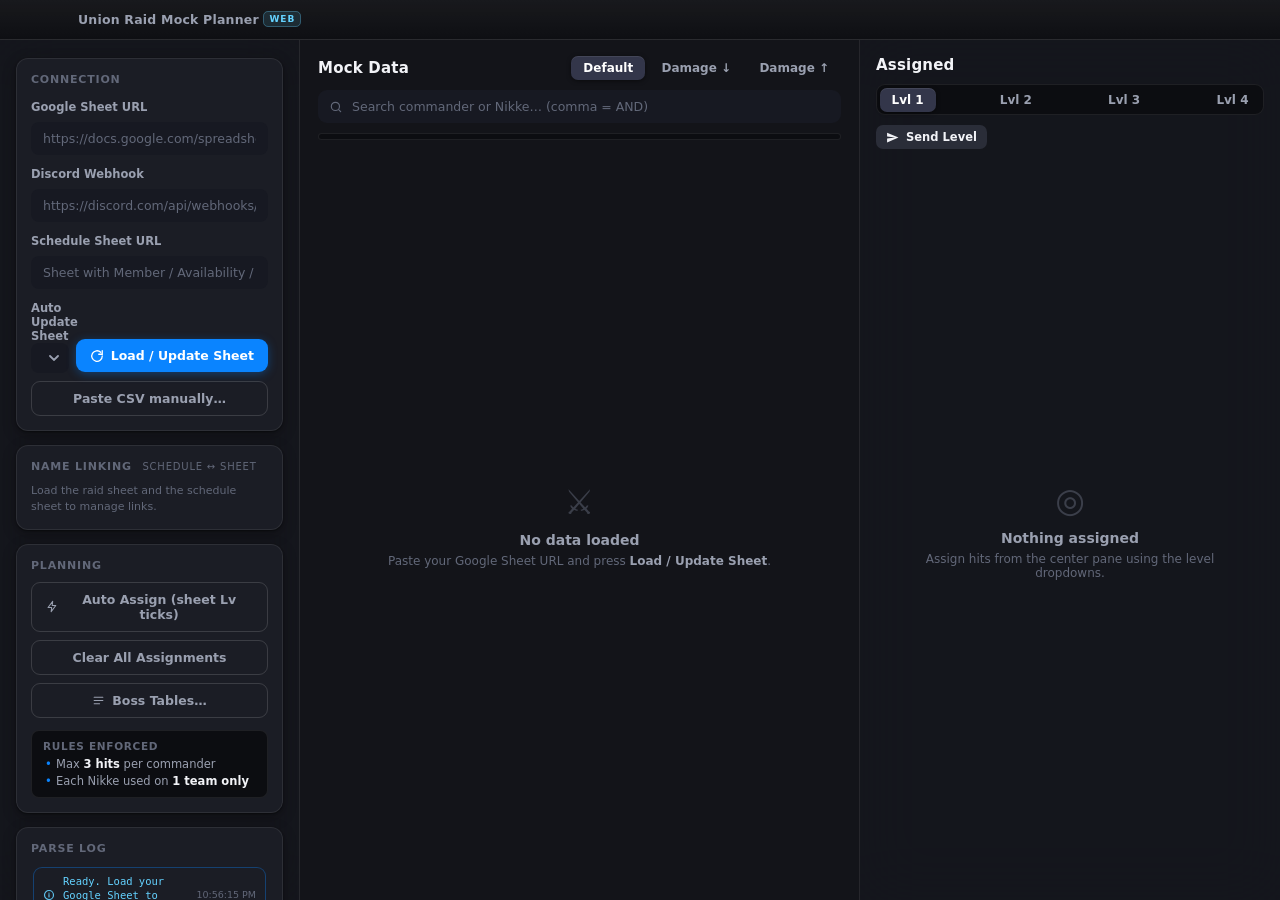
==== commit 72309f9d: "Add files via upload" ====
--- a/index.html
+++ b/index.html
@@ -51,6 +51,10 @@
 
         <section class="panel">
           <div class="panel-title">Planning</div>
+          <button id="btn-auto" class="mac-btn mac-btn-ghost">
+            <svg width="13" height="13" viewBox="0 0 24 24" fill="none" stroke="currentColor" stroke-width="2" stroke-linecap="round" stroke-linejoin="round"><path d="m13 2-9 12h7l-1 8 9-12h-7l1-8z"/></svg>
+            Auto Assign (sheet Lv ticks)
+          </button>
           <button id="btn-clear" class="mac-btn mac-btn-ghost">Clear All Assignments</button>
           <button id="btn-tables" class="mac-btn mac-btn-ghost">
             <svg width="13" height="13" viewBox="0 0 24 24" fill="none" stroke="currentColor" stroke-width="2" stroke-linecap="round"><path d="M4 6h16M4 12h16M4 18h10"/></svg>
--- a/web.css
+++ b/web.css
@@ -410,7 +410,11 @@
 /* hide export-only chrome when rendering cards for Discord.
    Planner cards: the foot is just the send button — hide the whole foot.
    Combat-log cards: the foot also carries the damage — hide only the button. */
-.export-mode .boss-card .boss-card-foot { display: none !important; }
+/* export-mode: hide Send-to-Discord buttons in the render.
+   .export-mode itself hides buttons anywhere inside it (single-card sends put the
+   class on the card; level sends put it on a wrapper). */
+.export-mode .send-btn { display: none !important; }
+.export-mode .boss-card-foot { display: none !important; }
 .export-mode .hit-card-foot button { display: none !important; }
 
 /* confirmed hits inside Discord cards */
@@ -600,3 +604,6 @@
   width: 100%; min-height: 220px; resize: vertical;
   font-family: "SF Mono", Consolas, monospace; font-size: 11px; line-height: 1.5;
 }
+
+/* HP remaining (red) — same slot as Overkill on boss cards */
+.hp-remaining { color: var(--red); font-weight: 700; font-variant-numeric: tabular-nums; }
